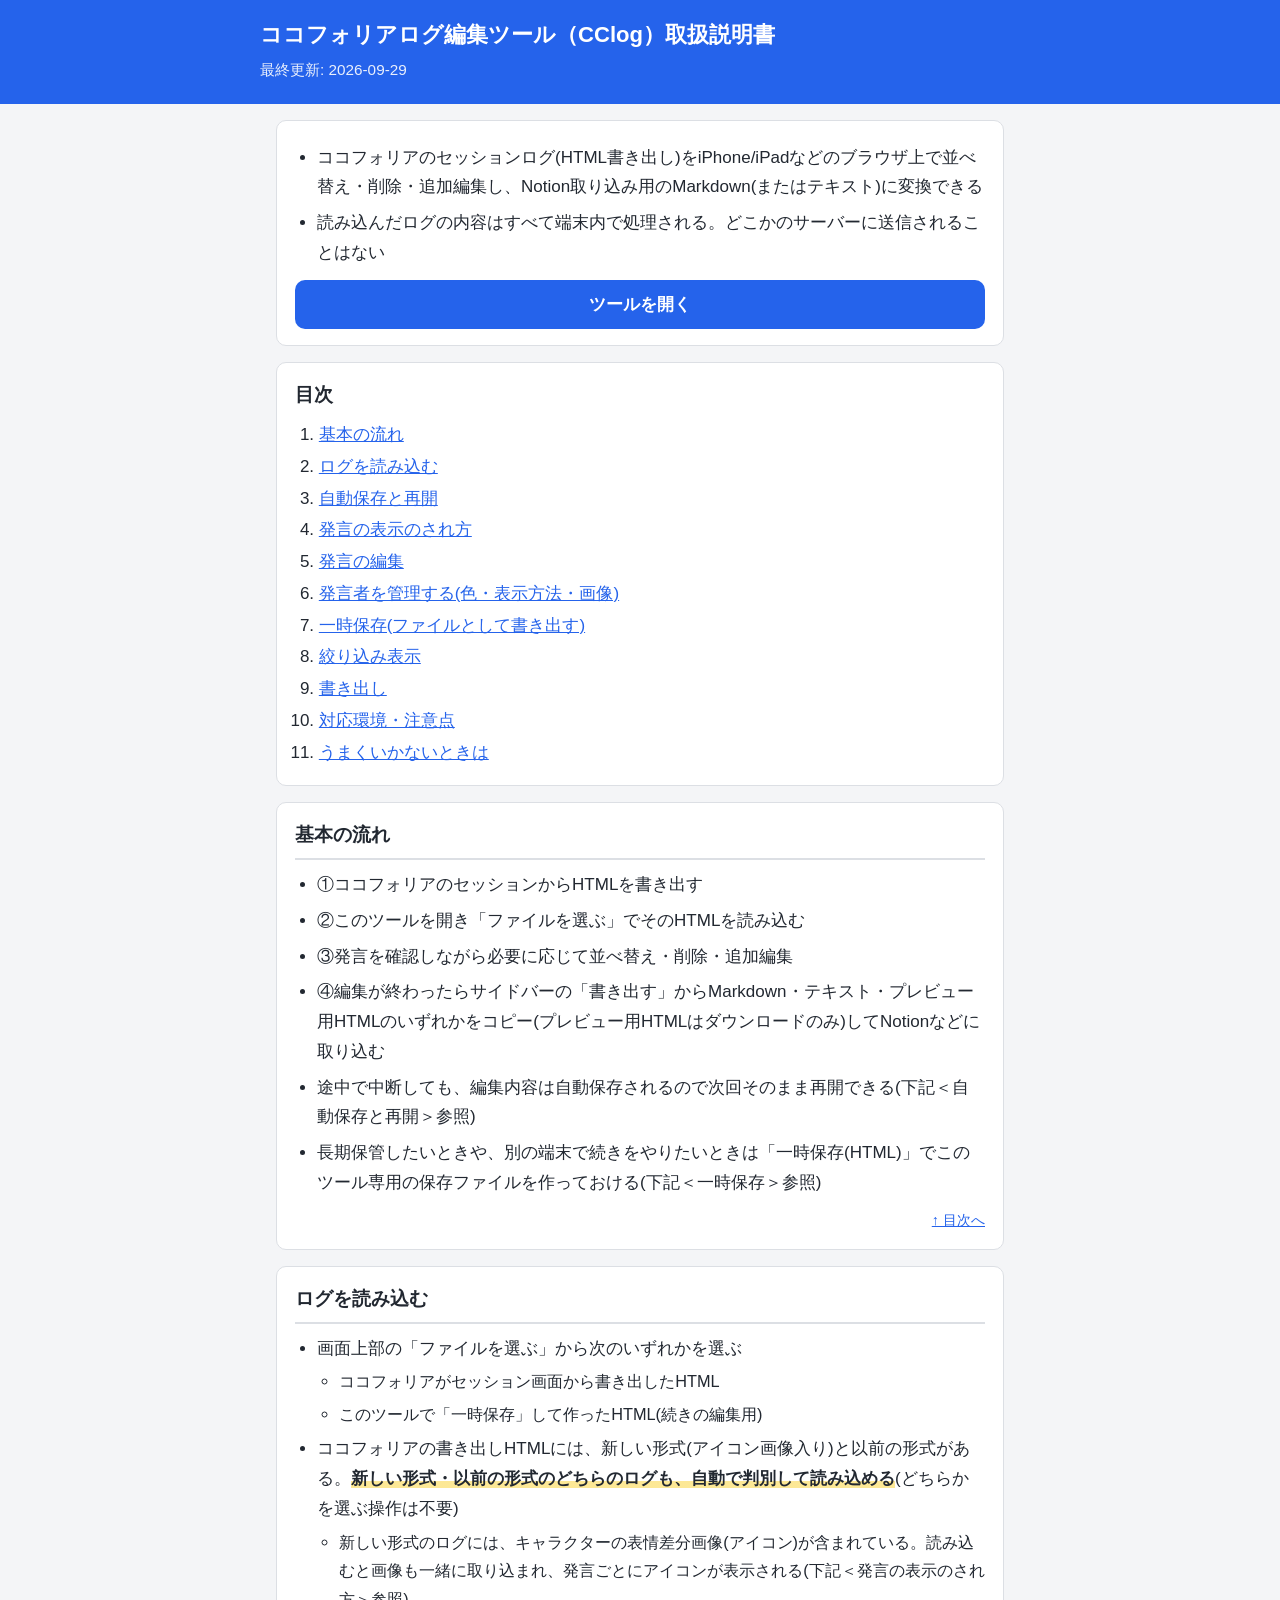
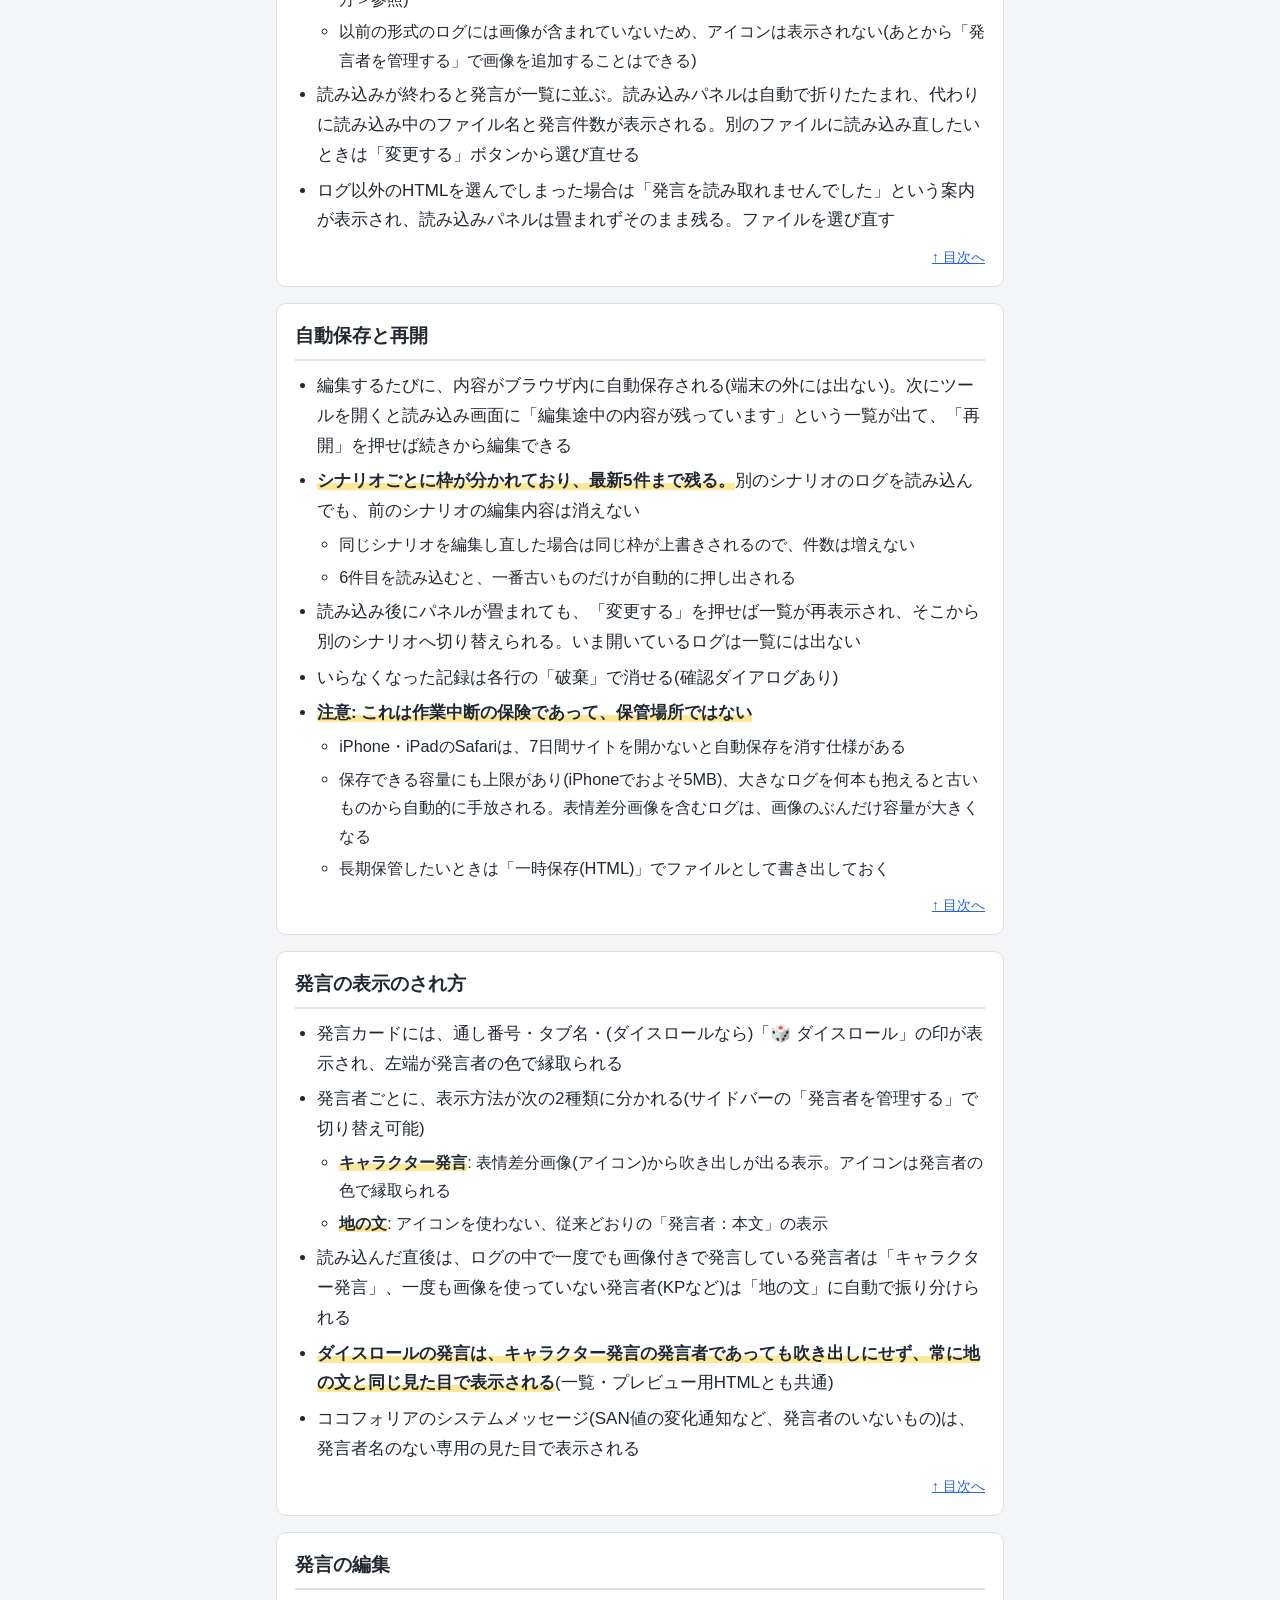
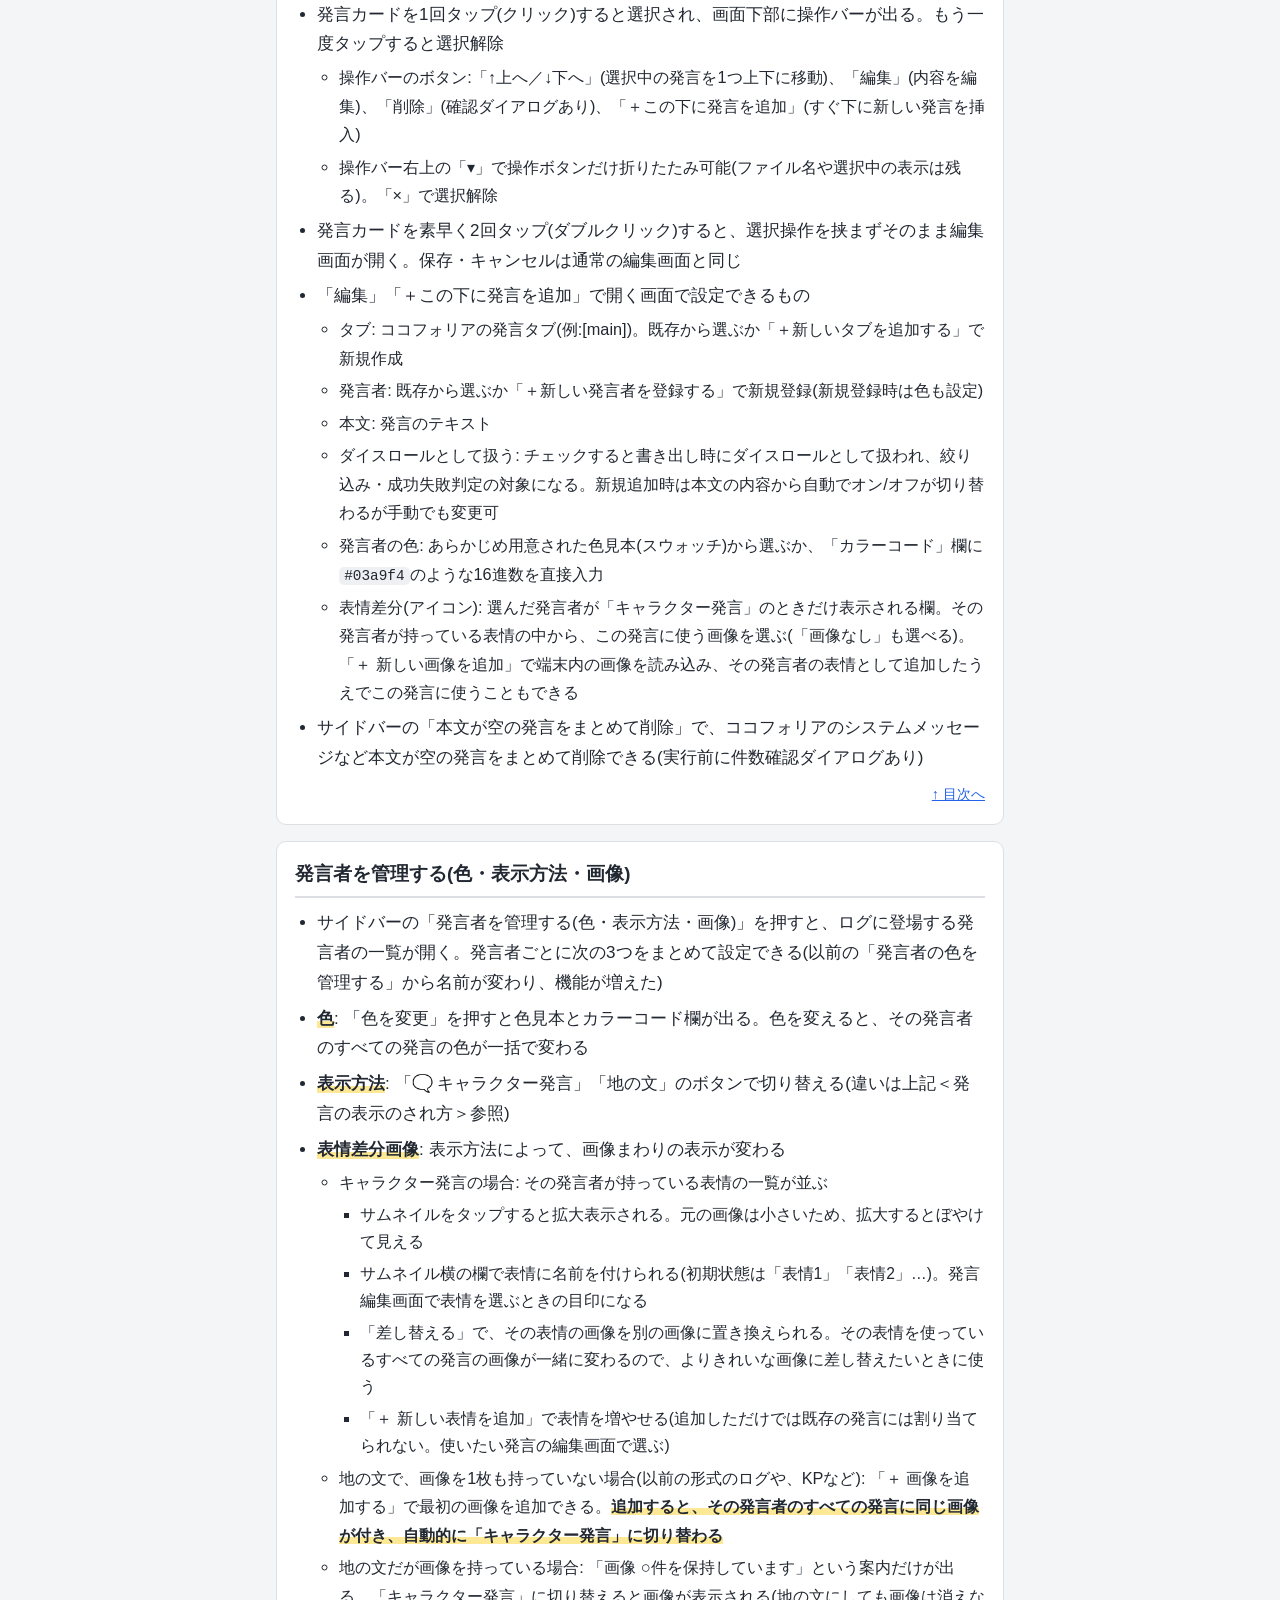
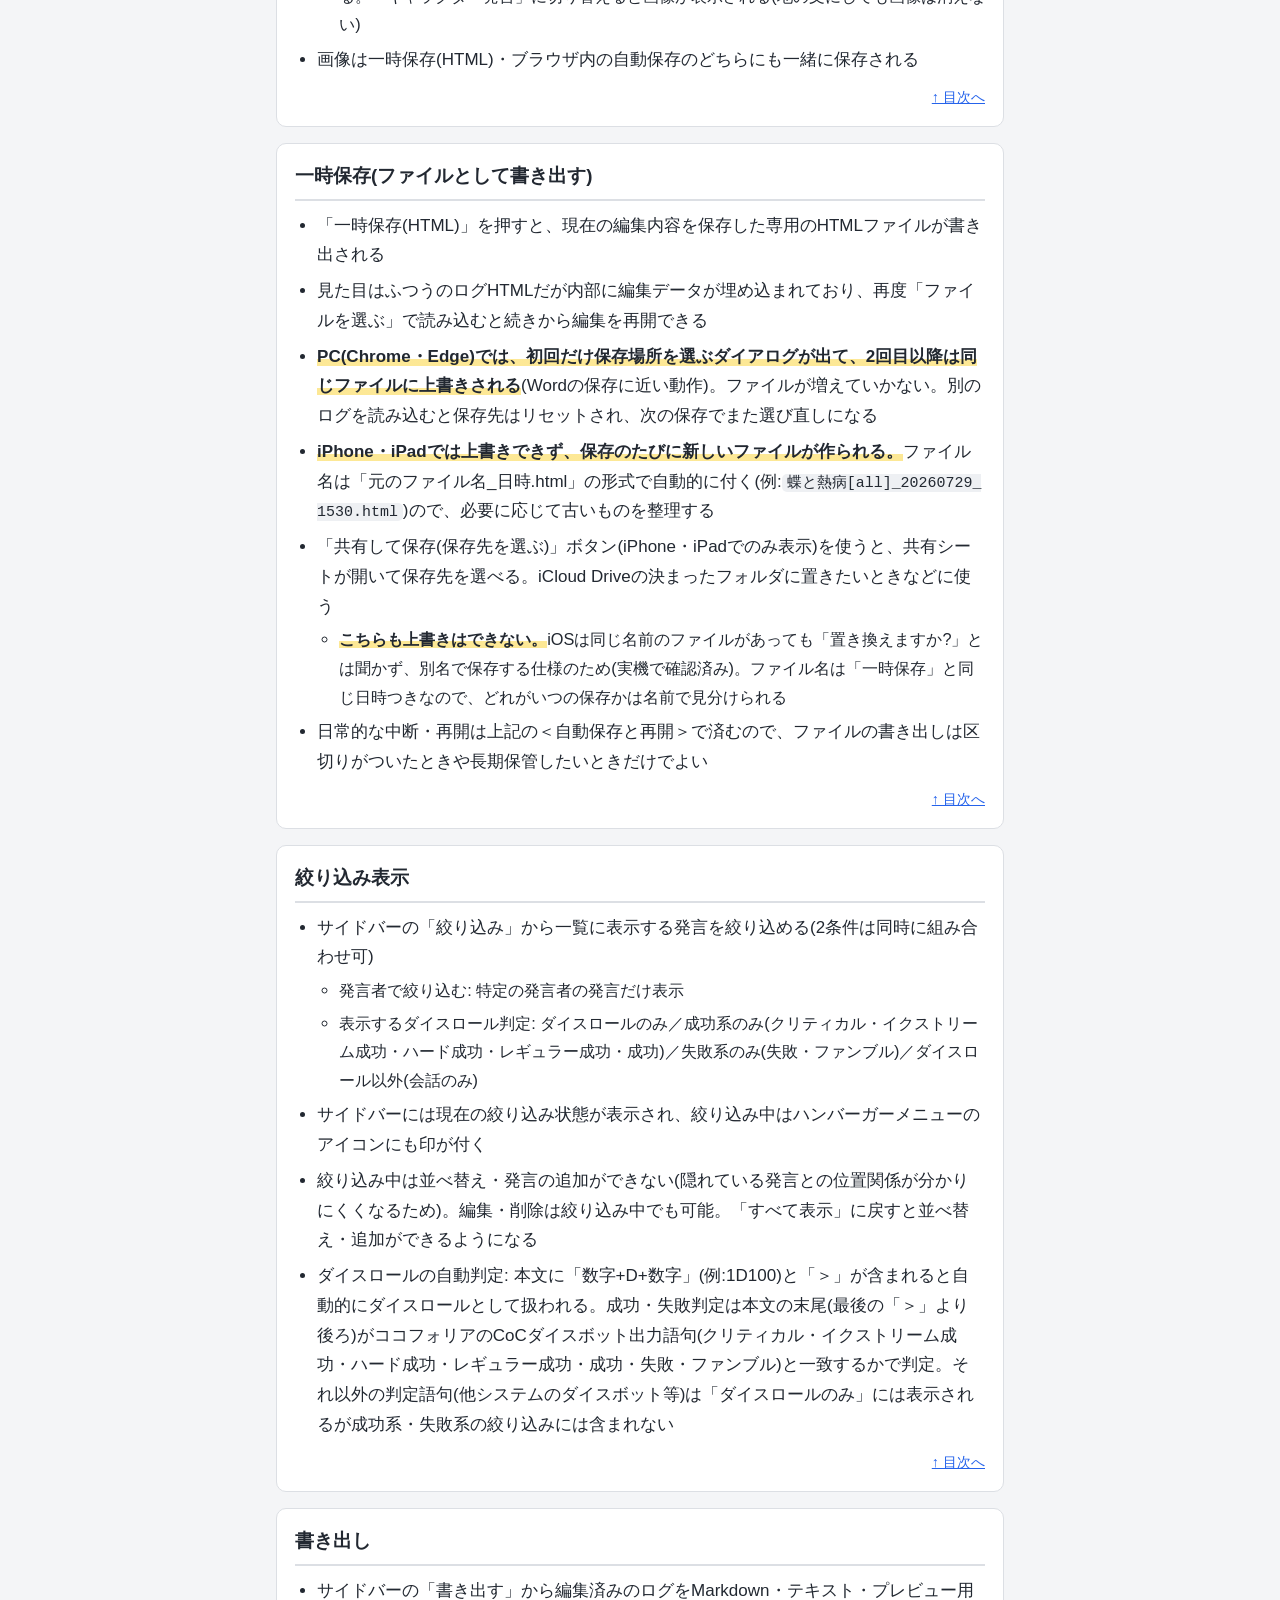
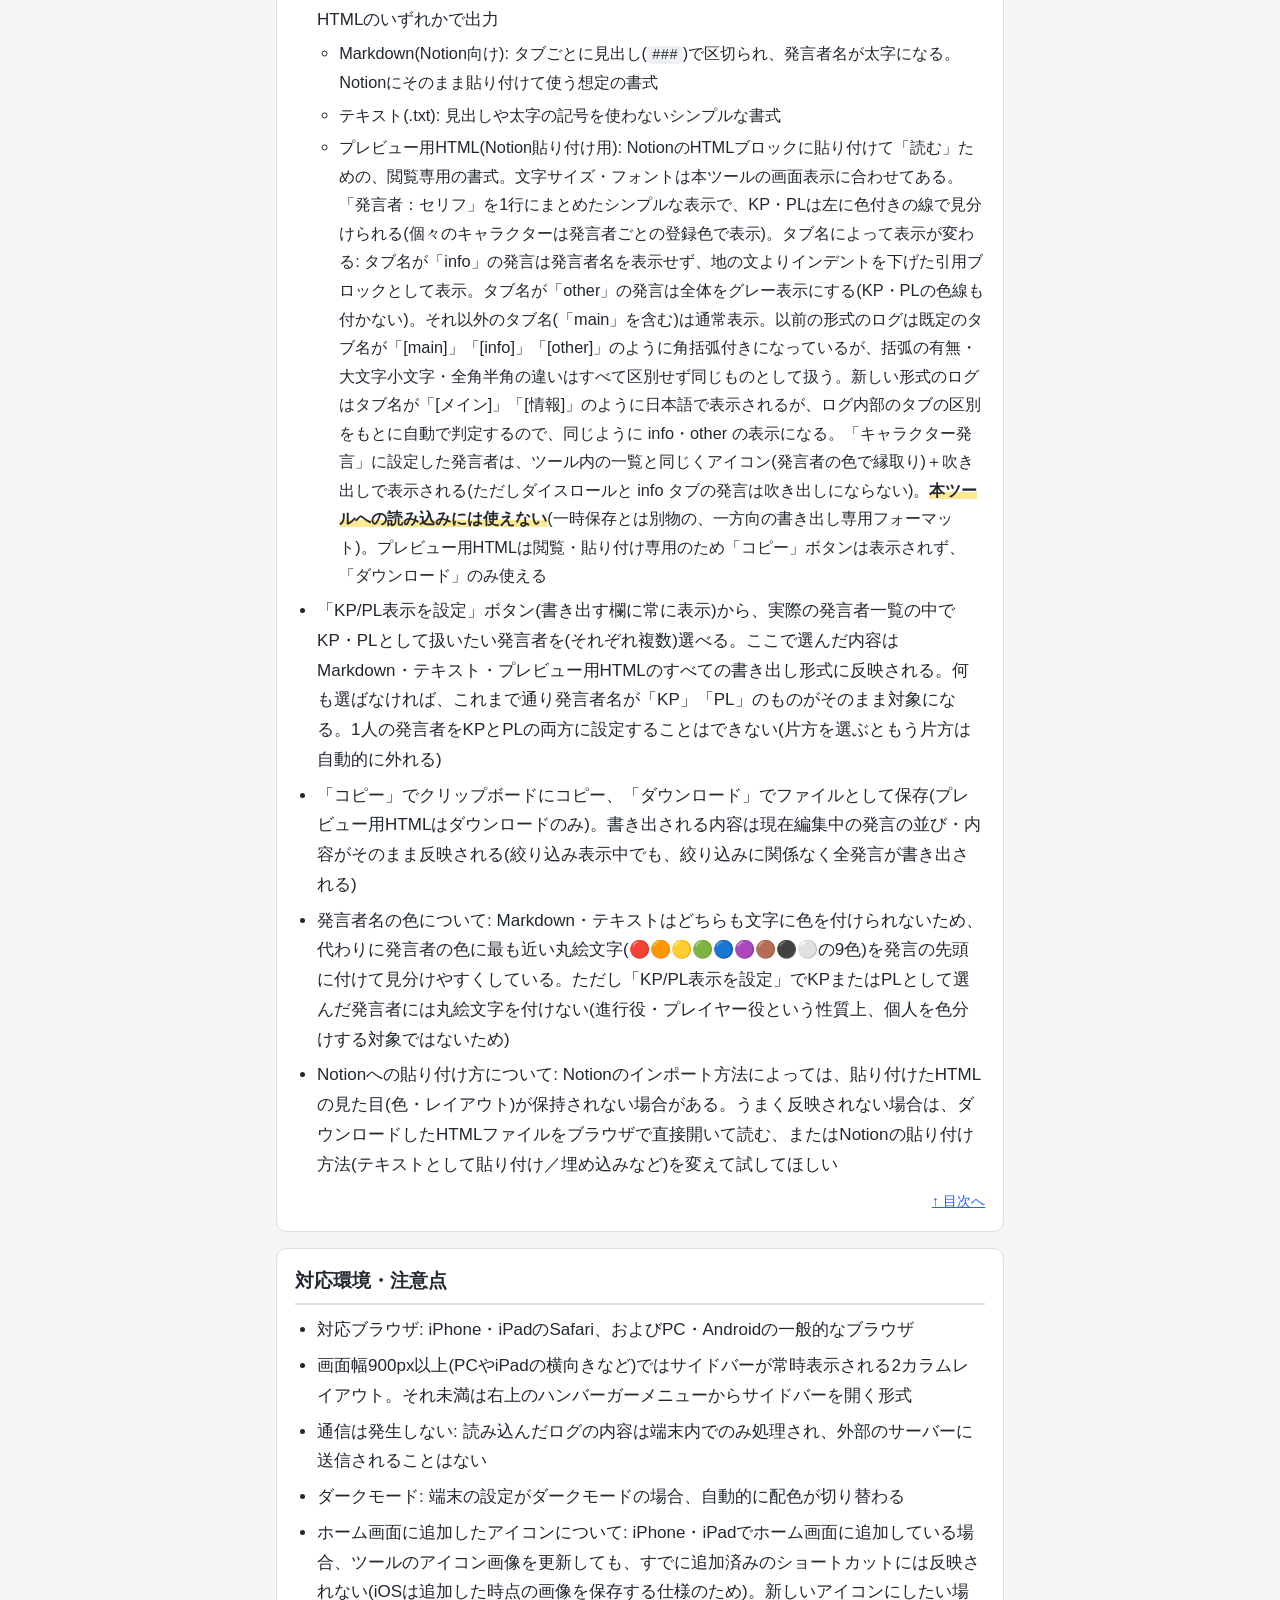
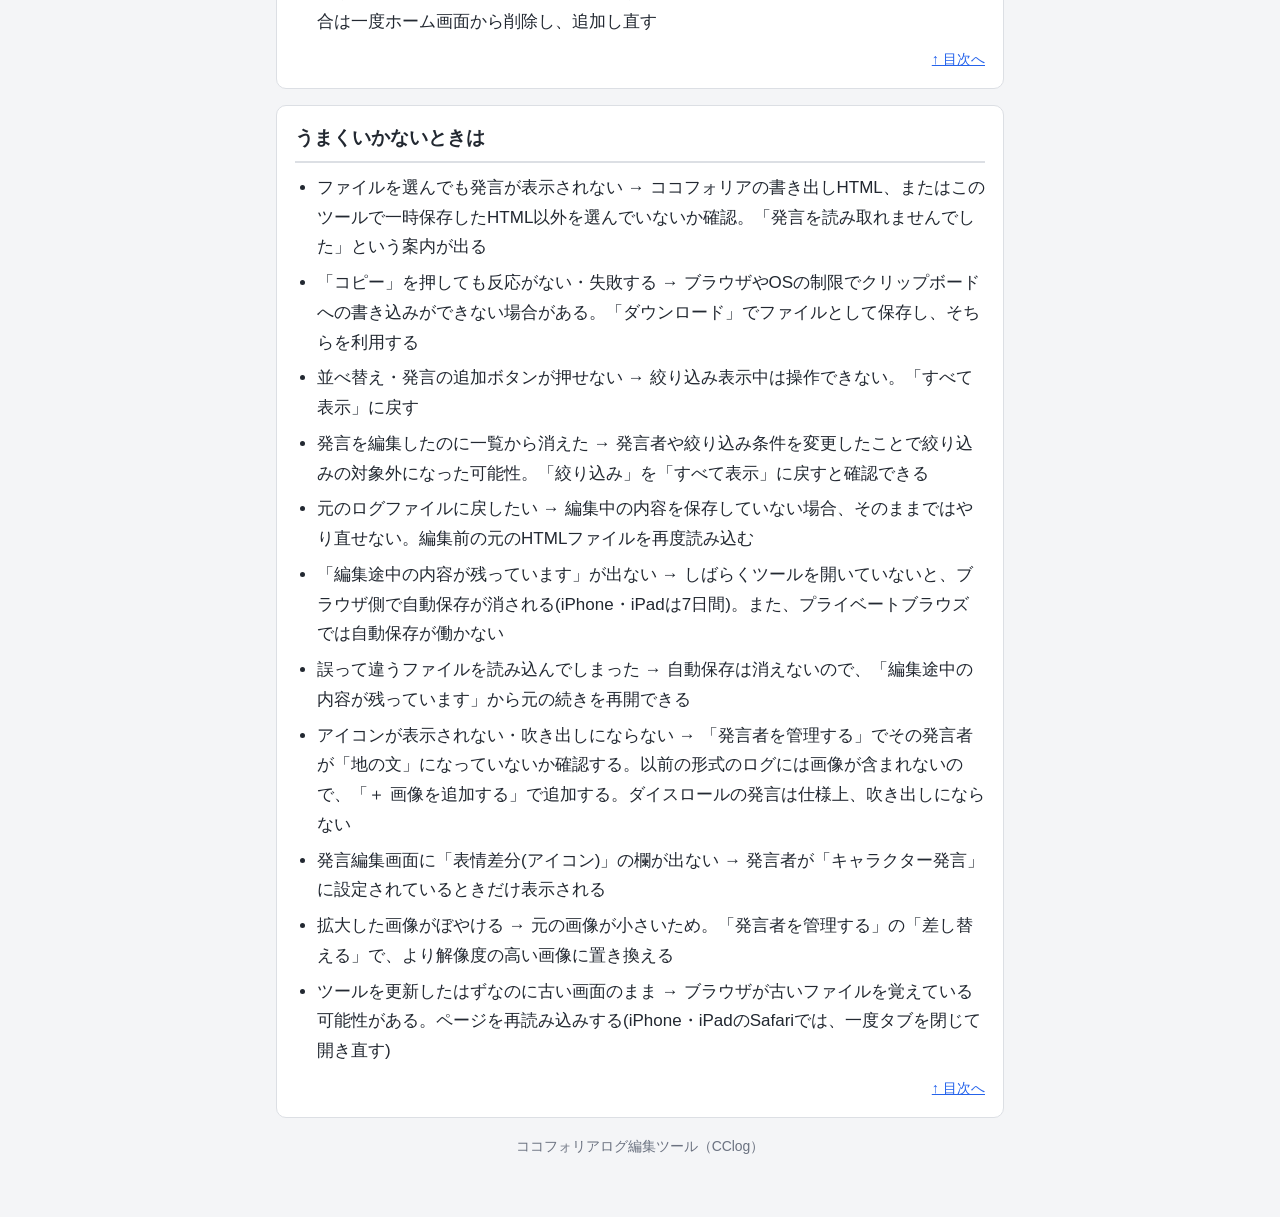
==== manual.html @ 1a0b7fd9 "取扱説明書を最新機能に合わせて更新し、Web版(manual.html)を公開 - 新形式ログ対応・発言者管理(表示方法・表情差分画像)・プレビューの吹き出し表示などを取扱説明書に追記 - 取扱説明書" ====
<!DOCTYPE html>
<html lang="ja">
<head>
<meta charset="UTF-8" />
<meta name="viewport" content="width=device-width, initial-scale=1.0" />
<meta http-equiv="Content-Security-Policy" content="default-src 'none'; style-src 'unsafe-inline'; img-src 'self'; base-uri 'none'; form-action 'none'" />
<title>CClog 取扱説明書</title>
<link rel="icon" href="L.png" />
<link rel="apple-touch-icon" href="L.png" />
<style>
:root {
  --color-bg: #f4f5f7;
  --color-surface: #ffffff;
  --color-border: #dcdfe4;
  --color-text: #222831;
  --color-text-sub: #6b7280;
  --color-primary: #2563eb;
  --color-code-bg: #eef0f3;
  --radius: 10px;
  font-size: 17px;
}
@media (prefers-color-scheme: dark) {
  :root {
    --color-bg: #16181d;
    --color-surface: #1f2229;
    --color-border: #33363d;
    --color-text: #e7e9ee;
    --color-text-sub: #9aa0aa;
    --color-primary: #6b9cff;
    --color-code-bg: #2a2d35;
  }
  .app-header { background: #1d3f8f; }
}
* { box-sizing: border-box; }
html { scroll-behavior: smooth; }
body {
  margin: 0;
  background: var(--color-bg);
  color: var(--color-text);
  font-family: -apple-system, BlinkMacSystemFont, "Hiragino Sans", "Yu Gothic UI", sans-serif;
  line-height: 1.75;
  -webkit-text-size-adjust: 100%;
}
.app-header { background: #2563eb; color: #fff; padding: 20px 16px; }
.app-header__inner { max-width: 760px; margin: 0 auto; }
.app-header h1 { margin: 0; font-size: 1.3rem; line-height: 1.4; }
.app-header p { margin: 6px 0 0; font-size: 0.9rem; opacity: 0.9; }
main { max-width: 760px; margin: 0 auto; padding: 16px 16px 60px; }
.card {
  background: var(--color-surface);
  border: 1px solid var(--color-border);
  border-radius: var(--radius);
  padding: 16px 18px;
  margin-bottom: 16px;
}
.open-tool {
  display: flex; align-items: center; justify-content: center;
  min-height: 48px; margin-top: 12px; padding: 10px 16px;
  border-radius: var(--radius); background: #2563eb; color: #fff;
  font-weight: 600; text-decoration: none;
}
.toc h2, .sec h2 { margin: 0 0 8px; font-size: 1.1rem; }
.toc ol { margin: 0; padding-left: 1.4em; }
.toc li { margin: 2px 0; }
.sec { scroll-margin-top: 12px; }
.sec h2 { padding-bottom: 6px; border-bottom: 2px solid var(--color-border); margin-bottom: 10px; }
ul { margin: 0; padding-left: 1.3em; }
li { margin: 6px 0; }
li li { margin: 4px 0; font-size: 0.96em; }
p { margin: 0 0 8px; }
a { color: var(--color-primary); word-break: break-all; }
strong { background: linear-gradient(transparent 62%, rgba(250, 204, 21, 0.45) 62%); }
code {
  font-family: ui-monospace, SFMono-Regular, Menlo, Consolas, monospace;
  font-size: 0.88em; background: var(--color-code-bg);
  padding: 1px 5px; border-radius: 5px; word-break: break-all;
}
.to-top { display: block; text-align: right; font-size: 0.85rem; margin-top: 10px; }
footer { text-align: center; color: var(--color-text-sub); font-size: 0.82rem; }
</style>
</head>
<body>

<header class="app-header">
  <div class="app-header__inner">
    <h1>ココフォリアログ編集ツール（CClog）取扱説明書</h1>
    <p>最終更新: 2026-09-29</p>
  </div>
</header>

<main id="top">
  <div class="card">
    <ul><li>ココフォリアのセッションログ(HTML書き出し)をiPhone/iPadなどのブラウザ上で並べ替え・削除・追加編集し、Notion取り込み用のMarkdown(またはテキスト)に変換できる</li><li>読み込んだログの内容はすべて端末内で処理される。どこかのサーバーに送信されることはない</li></ul>
    <a class="open-tool" href="./">ツールを開く</a>
  </div>

  <nav class="card toc" aria-label="目次">
    <h2>目次</h2>
    <ol><li><a href="#sec-1">基本の流れ</a></li><li><a href="#sec-2">ログを読み込む</a></li><li><a href="#sec-3">自動保存と再開</a></li><li><a href="#sec-4">発言の表示のされ方</a></li><li><a href="#sec-5">発言の編集</a></li><li><a href="#sec-6">発言者を管理する(色・表示方法・画像)</a></li><li><a href="#sec-7">一時保存(ファイルとして書き出す)</a></li><li><a href="#sec-8">絞り込み表示</a></li><li><a href="#sec-9">書き出し</a></li><li><a href="#sec-10">対応環境・注意点</a></li><li><a href="#sec-11">うまくいかないときは</a></li></ol>
  </nav>

  <div class="card-list"><section class="card sec" id="sec-1"><h2>基本の流れ</h2><ul><li>①ココフォリアのセッションからHTMLを書き出す</li><li>②このツールを開き「ファイルを選ぶ」でそのHTMLを読み込む</li><li>③発言を確認しながら必要に応じて並べ替え・削除・追加編集</li><li>④編集が終わったらサイドバーの「書き出す」からMarkdown・テキスト・プレビュー用HTMLのいずれかをコピー(プレビュー用HTMLはダウンロードのみ)してNotionなどに取り込む</li><li>途中で中断しても、編集内容は自動保存されるので次回そのまま再開できる(下記＜自動保存と再開＞参照)</li><li>長期保管したいときや、別の端末で続きをやりたいときは「一時保存(HTML)」でこのツール専用の保存ファイルを作っておける(下記＜一時保存＞参照)</li></ul><a class="to-top" href="#top">↑ 目次へ</a></section>
<section class="card sec" id="sec-2"><h2>ログを読み込む</h2><ul><li>画面上部の「ファイルを選ぶ」から次のいずれかを選ぶ<ul><li>ココフォリアがセッション画面から書き出したHTML</li><li>このツールで「一時保存」して作ったHTML(続きの編集用)</li></ul></li><li>ココフォリアの書き出しHTMLには、新しい形式(アイコン画像入り)と以前の形式がある。<strong>新しい形式・以前の形式のどちらのログも、自動で判別して読み込める</strong>(どちらかを選ぶ操作は不要)<ul><li>新しい形式のログには、キャラクターの表情差分画像(アイコン)が含まれている。読み込むと画像も一緒に取り込まれ、発言ごとにアイコンが表示される(下記＜発言の表示のされ方＞参照)</li><li>以前の形式のログには画像が含まれていないため、アイコンは表示されない(あとから「発言者を管理する」で画像を追加することはできる)</li></ul></li><li>読み込みが終わると発言が一覧に並ぶ。読み込みパネルは自動で折りたたまれ、代わりに読み込み中のファイル名と発言件数が表示される。別のファイルに読み込み直したいときは「変更する」ボタンから選び直せる</li><li>ログ以外のHTMLを選んでしまった場合は「発言を読み取れませんでした」という案内が表示され、読み込みパネルは畳まれずそのまま残る。ファイルを選び直す</li></ul><a class="to-top" href="#top">↑ 目次へ</a></section>
<section class="card sec" id="sec-3"><h2>自動保存と再開</h2><ul><li>編集するたびに、内容がブラウザ内に自動保存される(端末の外には出ない)。次にツールを開くと読み込み画面に「編集途中の内容が残っています」という一覧が出て、「再開」を押せば続きから編集できる</li><li><strong>シナリオごとに枠が分かれており、最新5件まで残る。</strong>別のシナリオのログを読み込んでも、前のシナリオの編集内容は消えない<ul><li>同じシナリオを編集し直した場合は同じ枠が上書きされるので、件数は増えない</li><li>6件目を読み込むと、一番古いものだけが自動的に押し出される</li></ul></li><li>読み込み後にパネルが畳まれても、「変更する」を押せば一覧が再表示され、そこから別のシナリオへ切り替えられる。いま開いているログは一覧には出ない</li><li>いらなくなった記録は各行の「破棄」で消せる(確認ダイアログあり)</li><li><strong>注意: これは作業中断の保険であって、保管場所ではない</strong><ul><li>iPhone・iPadのSafariは、7日間サイトを開かないと自動保存を消す仕様がある</li><li>保存できる容量にも上限があり(iPhoneでおよそ5MB)、大きなログを何本も抱えると古いものから自動的に手放される。表情差分画像を含むログは、画像のぶんだけ容量が大きくなる</li><li>長期保管したいときは「一時保存(HTML)」でファイルとして書き出しておく</li></ul></li></ul><a class="to-top" href="#top">↑ 目次へ</a></section>
<section class="card sec" id="sec-4"><h2>発言の表示のされ方</h2><ul><li>発言カードには、通し番号・タブ名・(ダイスロールなら)「🎲 ダイスロール」の印が表示され、左端が発言者の色で縁取られる</li><li>発言者ごとに、表示方法が次の2種類に分かれる(サイドバーの「発言者を管理する」で切り替え可能)<ul><li><strong>キャラクター発言</strong>: 表情差分画像(アイコン)から吹き出しが出る表示。アイコンは発言者の色で縁取られる</li><li><strong>地の文</strong>: アイコンを使わない、従来どおりの「発言者：本文」の表示</li></ul></li><li>読み込んだ直後は、ログの中で一度でも画像付きで発言している発言者は「キャラクター発言」、一度も画像を使っていない発言者(KPなど)は「地の文」に自動で振り分けられる</li><li><strong>ダイスロールの発言は、キャラクター発言の発言者であっても吹き出しにせず、常に地の文と同じ見た目で表示される</strong>(一覧・プレビュー用HTMLとも共通)</li><li>ココフォリアのシステムメッセージ(SAN値の変化通知など、発言者のいないもの)は、発言者名のない専用の見た目で表示される</li></ul><a class="to-top" href="#top">↑ 目次へ</a></section>
<section class="card sec" id="sec-5"><h2>発言の編集</h2><ul><li>発言カードを1回タップ(クリック)すると選択され、画面下部に操作バーが出る。もう一度タップすると選択解除<ul><li>操作バーのボタン:「↑上へ／↓下へ」(選択中の発言を1つ上下に移動)、「編集」(内容を編集)、「削除」(確認ダイアログあり)、「＋この下に発言を追加」(すぐ下に新しい発言を挿入)</li><li>操作バー右上の「▾」で操作ボタンだけ折りたたみ可能(ファイル名や選択中の表示は残る)。「&#215;」で選択解除</li></ul></li><li>発言カードを素早く2回タップ(ダブルクリック)すると、選択操作を挟まずそのまま編集画面が開く。保存・キャンセルは通常の編集画面と同じ</li><li>「編集」「＋この下に発言を追加」で開く画面で設定できるもの<ul><li>タブ: ココフォリアの発言タブ(例:[main])。既存から選ぶか「＋新しいタブを追加する」で新規作成</li><li>発言者: 既存から選ぶか「＋新しい発言者を登録する」で新規登録(新規登録時は色も設定)</li><li>本文: 発言のテキスト</li><li>ダイスロールとして扱う: チェックすると書き出し時にダイスロールとして扱われ、絞り込み・成功失敗判定の対象になる。新規追加時は本文の内容から自動でオン/オフが切り替わるが手動でも変更可</li><li>発言者の色: あらかじめ用意された色見本(スウォッチ)から選ぶか、「カラーコード」欄に<code>#03a9f4</code>のような16進数を直接入力</li><li>表情差分(アイコン): 選んだ発言者が「キャラクター発言」のときだけ表示される欄。その発言者が持っている表情の中から、この発言に使う画像を選ぶ(「画像なし」も選べる)。「＋ 新しい画像を追加」で端末内の画像を読み込み、その発言者の表情として追加したうえでこの発言に使うこともできる</li></ul></li><li>サイドバーの「本文が空の発言をまとめて削除」で、ココフォリアのシステムメッセージなど本文が空の発言をまとめて削除できる(実行前に件数確認ダイアログあり)</li></ul><a class="to-top" href="#top">↑ 目次へ</a></section>
<section class="card sec" id="sec-6"><h2>発言者を管理する(色・表示方法・画像)</h2><ul><li>サイドバーの「発言者を管理する(色・表示方法・画像)」を押すと、ログに登場する発言者の一覧が開く。発言者ごとに次の3つをまとめて設定できる(以前の「発言者の色を管理する」から名前が変わり、機能が増えた)</li><li><strong>色</strong>: 「色を変更」を押すと色見本とカラーコード欄が出る。色を変えると、その発言者のすべての発言の色が一括で変わる</li><li><strong>表示方法</strong>: 「🗨️ キャラクター発言」「地の文」のボタンで切り替える(違いは上記＜発言の表示のされ方＞参照)</li><li><strong>表情差分画像</strong>: 表示方法によって、画像まわりの表示が変わる<ul><li>キャラクター発言の場合: その発言者が持っている表情の一覧が並ぶ<ul><li>サムネイルをタップすると拡大表示される。元の画像は小さいため、拡大するとぼやけて見える</li><li>サムネイル横の欄で表情に名前を付けられる(初期状態は「表情1」「表情2」…)。発言編集画面で表情を選ぶときの目印になる</li><li>「差し替える」で、その表情の画像を別の画像に置き換えられる。その表情を使っているすべての発言の画像が一緒に変わるので、よりきれいな画像に差し替えたいときに使う</li><li>「＋ 新しい表情を追加」で表情を増やせる(追加しただけでは既存の発言には割り当てられない。使いたい発言の編集画面で選ぶ)</li></ul></li><li>地の文で、画像を1枚も持っていない場合(以前の形式のログや、KPなど): 「＋ 画像を追加する」で最初の画像を追加できる。<strong>追加すると、その発言者のすべての発言に同じ画像が付き、自動的に「キャラクター発言」に切り替わる</strong></li><li>地の文だが画像を持っている場合: 「画像 ○件を保持しています」という案内だけが出る。「キャラクター発言」に切り替えると画像が表示される(地の文にしても画像は消えない)</li></ul></li><li>画像は一時保存(HTML)・ブラウザ内の自動保存のどちらにも一緒に保存される</li></ul><a class="to-top" href="#top">↑ 目次へ</a></section>
<section class="card sec" id="sec-7"><h2>一時保存(ファイルとして書き出す)</h2><ul><li>「一時保存(HTML)」を押すと、現在の編集内容を保存した専用のHTMLファイルが書き出される</li><li>見た目はふつうのログHTMLだが内部に編集データが埋め込まれており、再度「ファイルを選ぶ」で読み込むと続きから編集を再開できる</li><li><strong>PC(Chrome・Edge)では、初回だけ保存場所を選ぶダイアログが出て、2回目以降は同じファイルに上書きされる</strong>(Wordの保存に近い動作)。ファイルが増えていかない。別のログを読み込むと保存先はリセットされ、次の保存でまた選び直しになる</li><li><strong>iPhone・iPadでは上書きできず、保存のたびに新しいファイルが作られる。</strong>ファイル名は「元のファイル名_日時.html」の形式で自動的に付く(例:<code>蝶と熱病[all]_20260729_1530.html</code>)ので、必要に応じて古いものを整理する</li><li>「共有して保存(保存先を選ぶ)」ボタン(iPhone・iPadでのみ表示)を使うと、共有シートが開いて保存先を選べる。iCloud Driveの決まったフォルダに置きたいときなどに使う<ul><li><strong>こちらも上書きはできない。</strong>iOSは同じ名前のファイルがあっても「置き換えますか?」とは聞かず、別名で保存する仕様のため(実機で確認済み)。ファイル名は「一時保存」と同じ日時つきなので、どれがいつの保存かは名前で見分けられる</li></ul></li><li>日常的な中断・再開は上記の＜自動保存と再開＞で済むので、ファイルの書き出しは区切りがついたときや長期保管したいときだけでよい</li></ul><a class="to-top" href="#top">↑ 目次へ</a></section>
<section class="card sec" id="sec-8"><h2>絞り込み表示</h2><ul><li>サイドバーの「絞り込み」から一覧に表示する発言を絞り込める(2条件は同時に組み合わせ可)<ul><li>発言者で絞り込む: 特定の発言者の発言だけ表示</li><li>表示するダイスロール判定: ダイスロールのみ／成功系のみ(クリティカル・イクストリーム成功・ハード成功・レギュラー成功・成功)／失敗系のみ(失敗・ファンブル)／ダイスロール以外(会話のみ)</li></ul></li><li>サイドバーには現在の絞り込み状態が表示され、絞り込み中はハンバーガーメニューのアイコンにも印が付く</li><li>絞り込み中は並べ替え・発言の追加ができない(隠れている発言との位置関係が分かりにくくなるため)。編集・削除は絞り込み中でも可能。「すべて表示」に戻すと並べ替え・追加ができるようになる</li><li>ダイスロールの自動判定: 本文に「数字+D+数字」(例:1D100)と「＞」が含まれると自動的にダイスロールとして扱われる。成功・失敗判定は本文の末尾(最後の「＞」より後ろ)がココフォリアのCoCダイスボット出力語句(クリティカル・イクストリーム成功・ハード成功・レギュラー成功・成功・失敗・ファンブル)と一致するかで判定。それ以外の判定語句(他システムのダイスボット等)は「ダイスロールのみ」には表示されるが成功系・失敗系の絞り込みには含まれない</li></ul><a class="to-top" href="#top">↑ 目次へ</a></section>
<section class="card sec" id="sec-9"><h2>書き出し</h2><ul><li>サイドバーの「書き出す」から編集済みのログをMarkdown・テキスト・プレビュー用HTMLのいずれかで出力<ul><li>Markdown(Notion向け): タブごとに見出し(<code>###</code>)で区切られ、発言者名が太字になる。Notionにそのまま貼り付けて使う想定の書式</li><li>テキスト(.txt): 見出しや太字の記号を使わないシンプルな書式</li><li>プレビュー用HTML(Notion貼り付け用): NotionのHTMLブロックに貼り付けて「読む」ための、閲覧専用の書式。文字サイズ・フォントは本ツールの画面表示に合わせてある。「発言者：セリフ」を1行にまとめたシンプルな表示で、KP・PLは左に色付きの線で見分けられる(個々のキャラクターは発言者ごとの登録色で表示)。タブ名によって表示が変わる: タブ名が「info」の発言は発言者名を表示せず、地の文よりインデントを下げた引用ブロックとして表示。タブ名が「other」の発言は全体をグレー表示にする(KP・PLの色線も付かない)。それ以外のタブ名(「main」を含む)は通常表示。以前の形式のログは既定のタブ名が「[main]」「[info]」「[other]」のように角括弧付きになっているが、括弧の有無・大文字小文字・全角半角の違いはすべて区別せず同じものとして扱う。新しい形式のログはタブ名が「[メイン]」「[情報]」のように日本語で表示されるが、ログ内部のタブの区別をもとに自動で判定するので、同じように info・other の表示になる。「キャラクター発言」に設定した発言者は、ツール内の一覧と同じくアイコン(発言者の色で縁取り)＋吹き出しで表示される(ただしダイスロールと info タブの発言は吹き出しにならない)。<strong>本ツールへの読み込みには使えない</strong>(一時保存とは別物の、一方向の書き出し専用フォーマット)。プレビュー用HTMLは閲覧・貼り付け専用のため「コピー」ボタンは表示されず、「ダウンロード」のみ使える</li></ul></li><li>「KP/PL表示を設定」ボタン(書き出す欄に常に表示)から、実際の発言者一覧の中でKP・PLとして扱いたい発言者を(それぞれ複数)選べる。ここで選んだ内容はMarkdown・テキスト・プレビュー用HTMLのすべての書き出し形式に反映される。何も選ばなければ、これまで通り発言者名が「KP」「PL」のものがそのまま対象になる。1人の発言者をKPとPLの両方に設定することはできない(片方を選ぶともう片方は自動的に外れる)</li><li>「コピー」でクリップボードにコピー、「ダウンロード」でファイルとして保存(プレビュー用HTMLはダウンロードのみ)。書き出される内容は現在編集中の発言の並び・内容がそのまま反映される(絞り込み表示中でも、絞り込みに関係なく全発言が書き出される)</li><li>発言者名の色について: Markdown・テキストはどちらも文字に色を付けられないため、代わりに発言者の色に最も近い丸絵文字(🔴🟠🟡🟢🔵🟣🟤⚫⚪の9色)を発言の先頭に付けて見分けやすくしている。ただし「KP/PL表示を設定」でKPまたはPLとして選んだ発言者には丸絵文字を付けない(進行役・プレイヤー役という性質上、個人を色分けする対象ではないため)</li><li>Notionへの貼り付け方について: Notionのインポート方法によっては、貼り付けたHTMLの見た目(色・レイアウト)が保持されない場合がある。うまく反映されない場合は、ダウンロードしたHTMLファイルをブラウザで直接開いて読む、またはNotionの貼り付け方法(テキストとして貼り付け／埋め込みなど)を変えて試してほしい</li></ul><a class="to-top" href="#top">↑ 目次へ</a></section>
<section class="card sec" id="sec-10"><h2>対応環境・注意点</h2><ul><li>対応ブラウザ: iPhone・iPadのSafari、およびPC・Androidの一般的なブラウザ</li><li>画面幅900px以上(PCやiPadの横向きなど)ではサイドバーが常時表示される2カラムレイアウト。それ未満は右上のハンバーガーメニューからサイドバーを開く形式</li><li>通信は発生しない: 読み込んだログの内容は端末内でのみ処理され、外部のサーバーに送信されることはない</li><li>ダークモード: 端末の設定がダークモードの場合、自動的に配色が切り替わる</li><li>ホーム画面に追加したアイコンについて: iPhone・iPadでホーム画面に追加している場合、ツールのアイコン画像を更新しても、すでに追加済みのショートカットには反映されない(iOSは追加した時点の画像を保存する仕様のため)。新しいアイコンにしたい場合は一度ホーム画面から削除し、追加し直す</li></ul><a class="to-top" href="#top">↑ 目次へ</a></section>
<section class="card sec" id="sec-11"><h2>うまくいかないときは</h2><ul><li>ファイルを選んでも発言が表示されない → ココフォリアの書き出しHTML、またはこのツールで一時保存したHTML以外を選んでいないか確認。「発言を読み取れませんでした」という案内が出る</li><li>「コピー」を押しても反応がない・失敗する → ブラウザやOSの制限でクリップボードへの書き込みができない場合がある。「ダウンロード」でファイルとして保存し、そちらを利用する</li><li>並べ替え・発言の追加ボタンが押せない → 絞り込み表示中は操作できない。「すべて表示」に戻す</li><li>発言を編集したのに一覧から消えた → 発言者や絞り込み条件を変更したことで絞り込みの対象外になった可能性。「絞り込み」を「すべて表示」に戻すと確認できる</li><li>元のログファイルに戻したい → 編集中の内容を保存していない場合、そのままではやり直せない。編集前の元のHTMLファイルを再度読み込む</li><li>「編集途中の内容が残っています」が出ない → しばらくツールを開いていないと、ブラウザ側で自動保存が消される(iPhone・iPadは7日間)。また、プライベートブラウズでは自動保存が働かない</li><li>誤って違うファイルを読み込んでしまった → 自動保存は消えないので、「編集途中の内容が残っています」から元の続きを再開できる</li><li>アイコンが表示されない・吹き出しにならない → 「発言者を管理する」でその発言者が「地の文」になっていないか確認する。以前の形式のログには画像が含まれないので、「＋ 画像を追加する」で追加する。ダイスロールの発言は仕様上、吹き出しにならない</li><li>発言編集画面に「表情差分(アイコン)」の欄が出ない → 発言者が「キャラクター発言」に設定されているときだけ表示される</li><li>拡大した画像がぼやける → 元の画像が小さいため。「発言者を管理する」の「差し替える」で、より解像度の高い画像に置き換える</li><li>ツールを更新したはずなのに古い画面のまま → ブラウザが古いファイルを覚えている可能性がある。ページを再読み込みする(iPhone・iPadのSafariでは、一度タブを閉じて開き直す)</li></ul><a class="to-top" href="#top">↑ 目次へ</a></section></div>

  <footer>ココフォリアログ編集ツール（CClog）</footer>
</main>

</body>
</html>
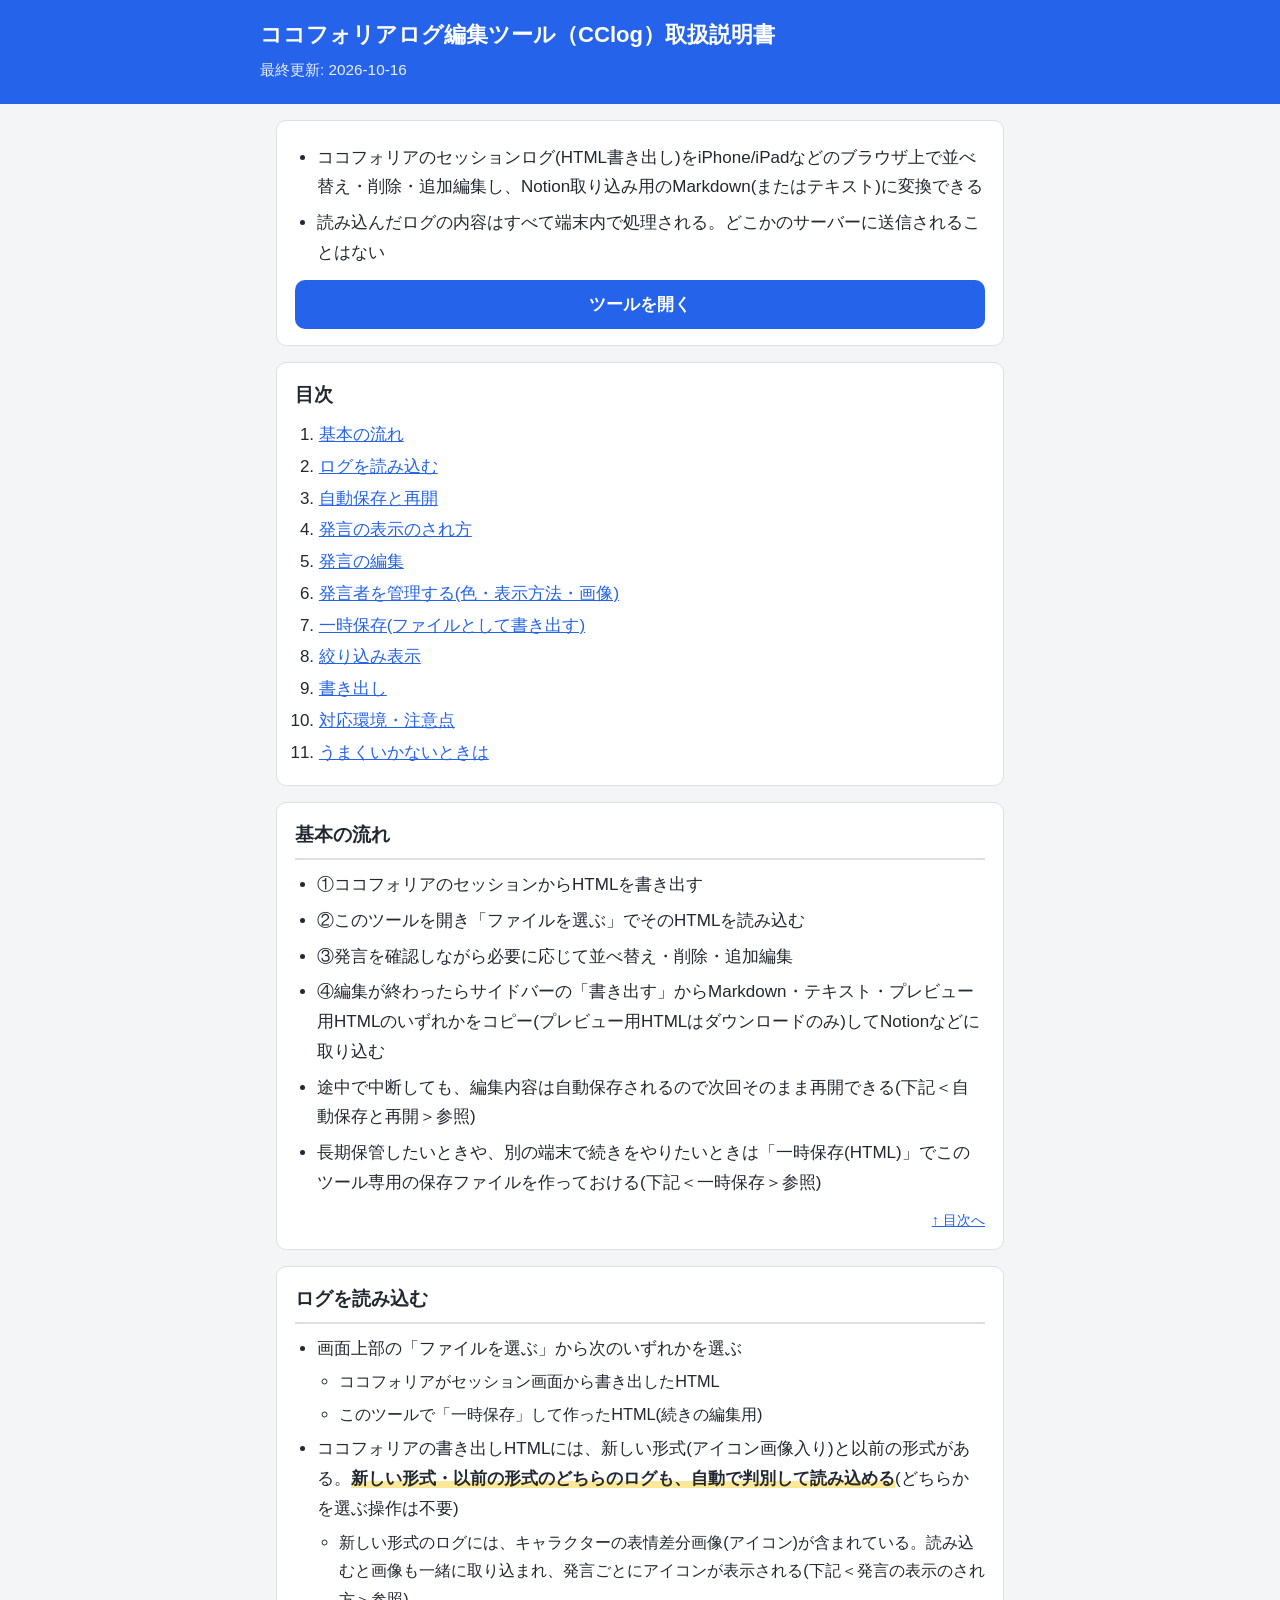
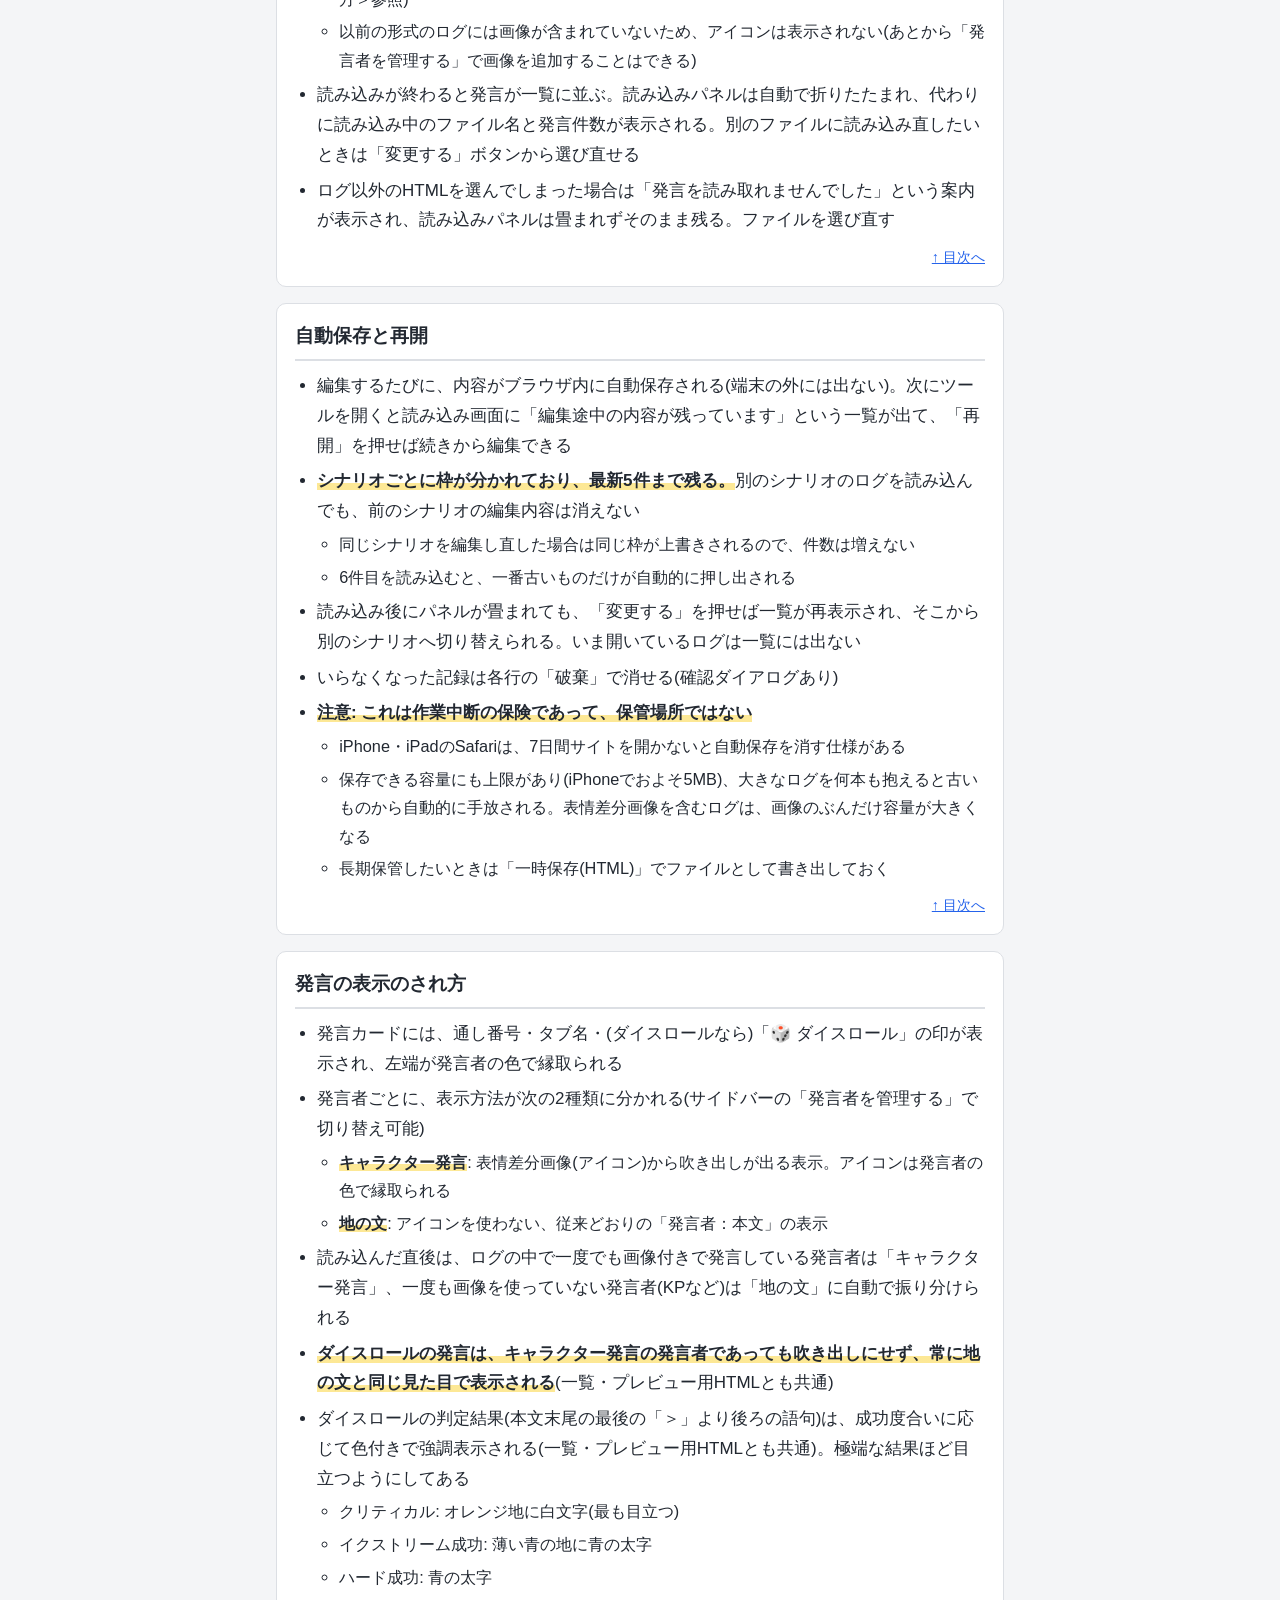
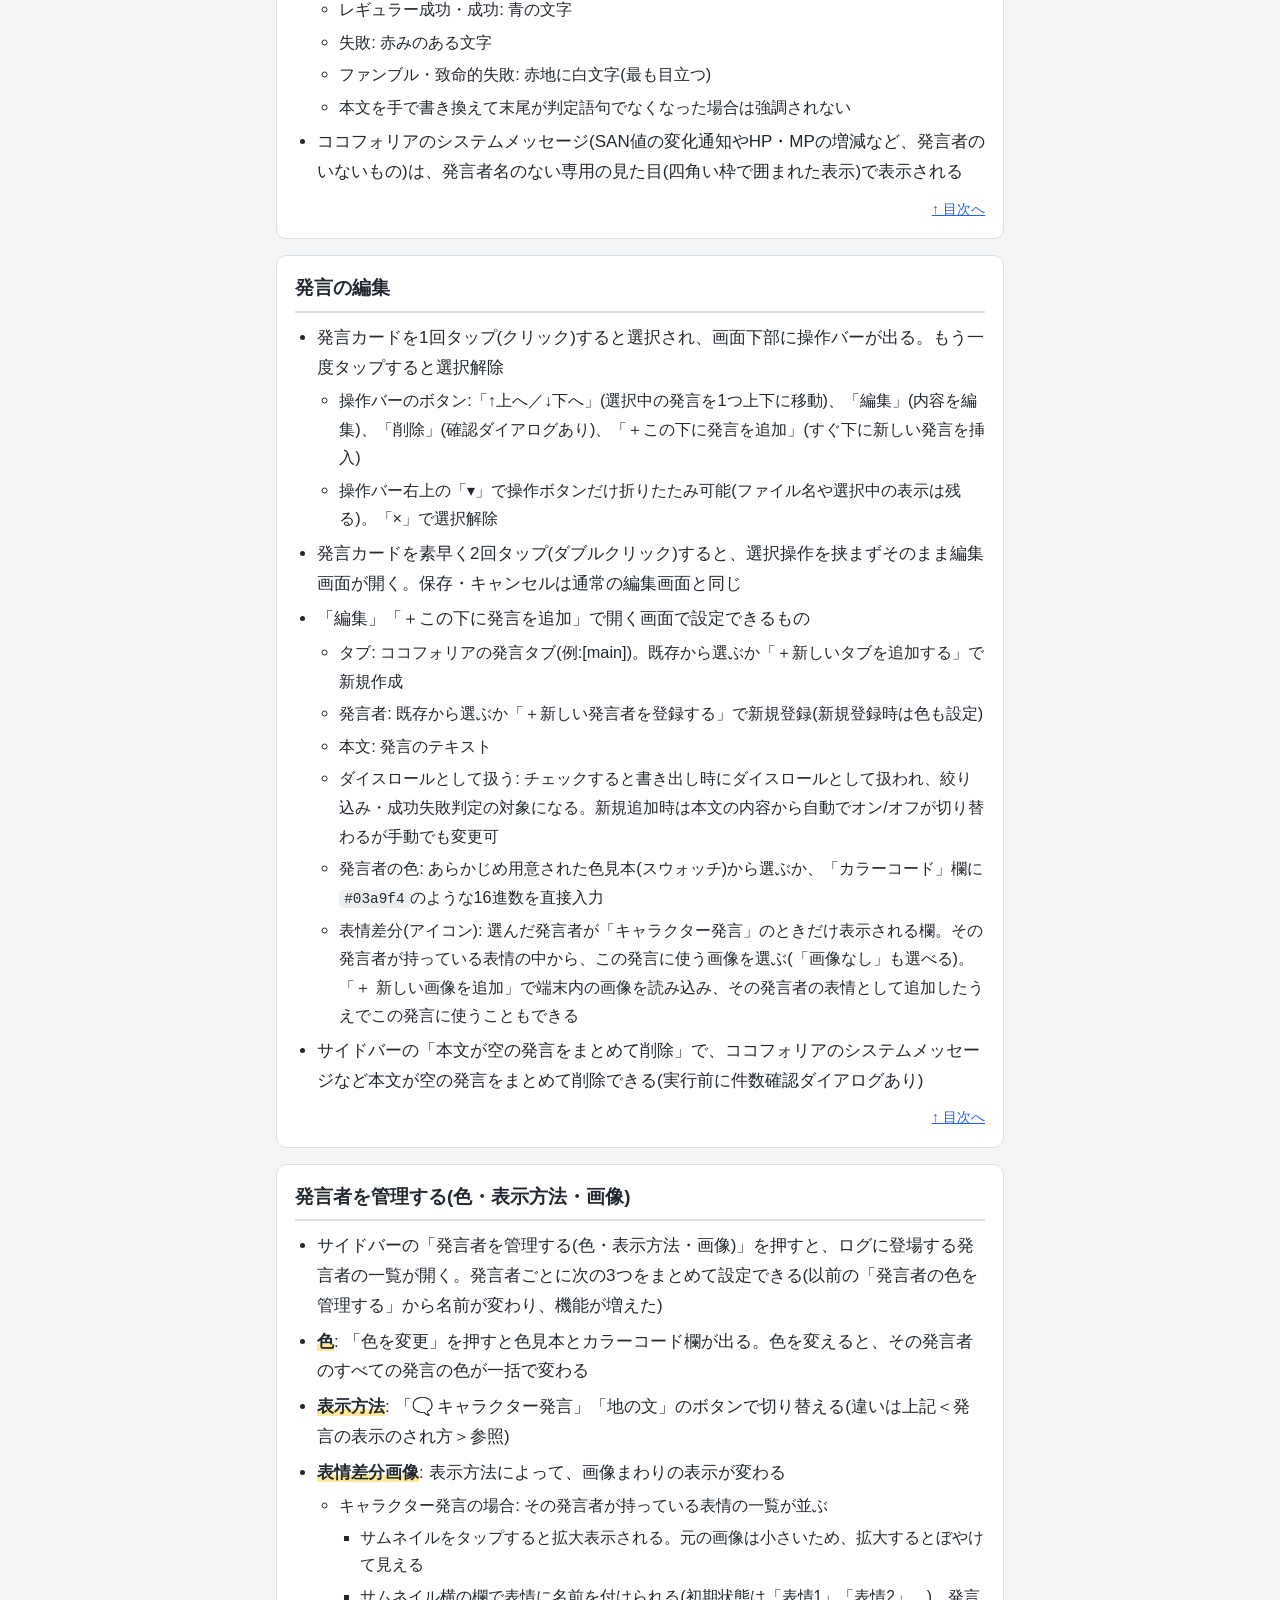
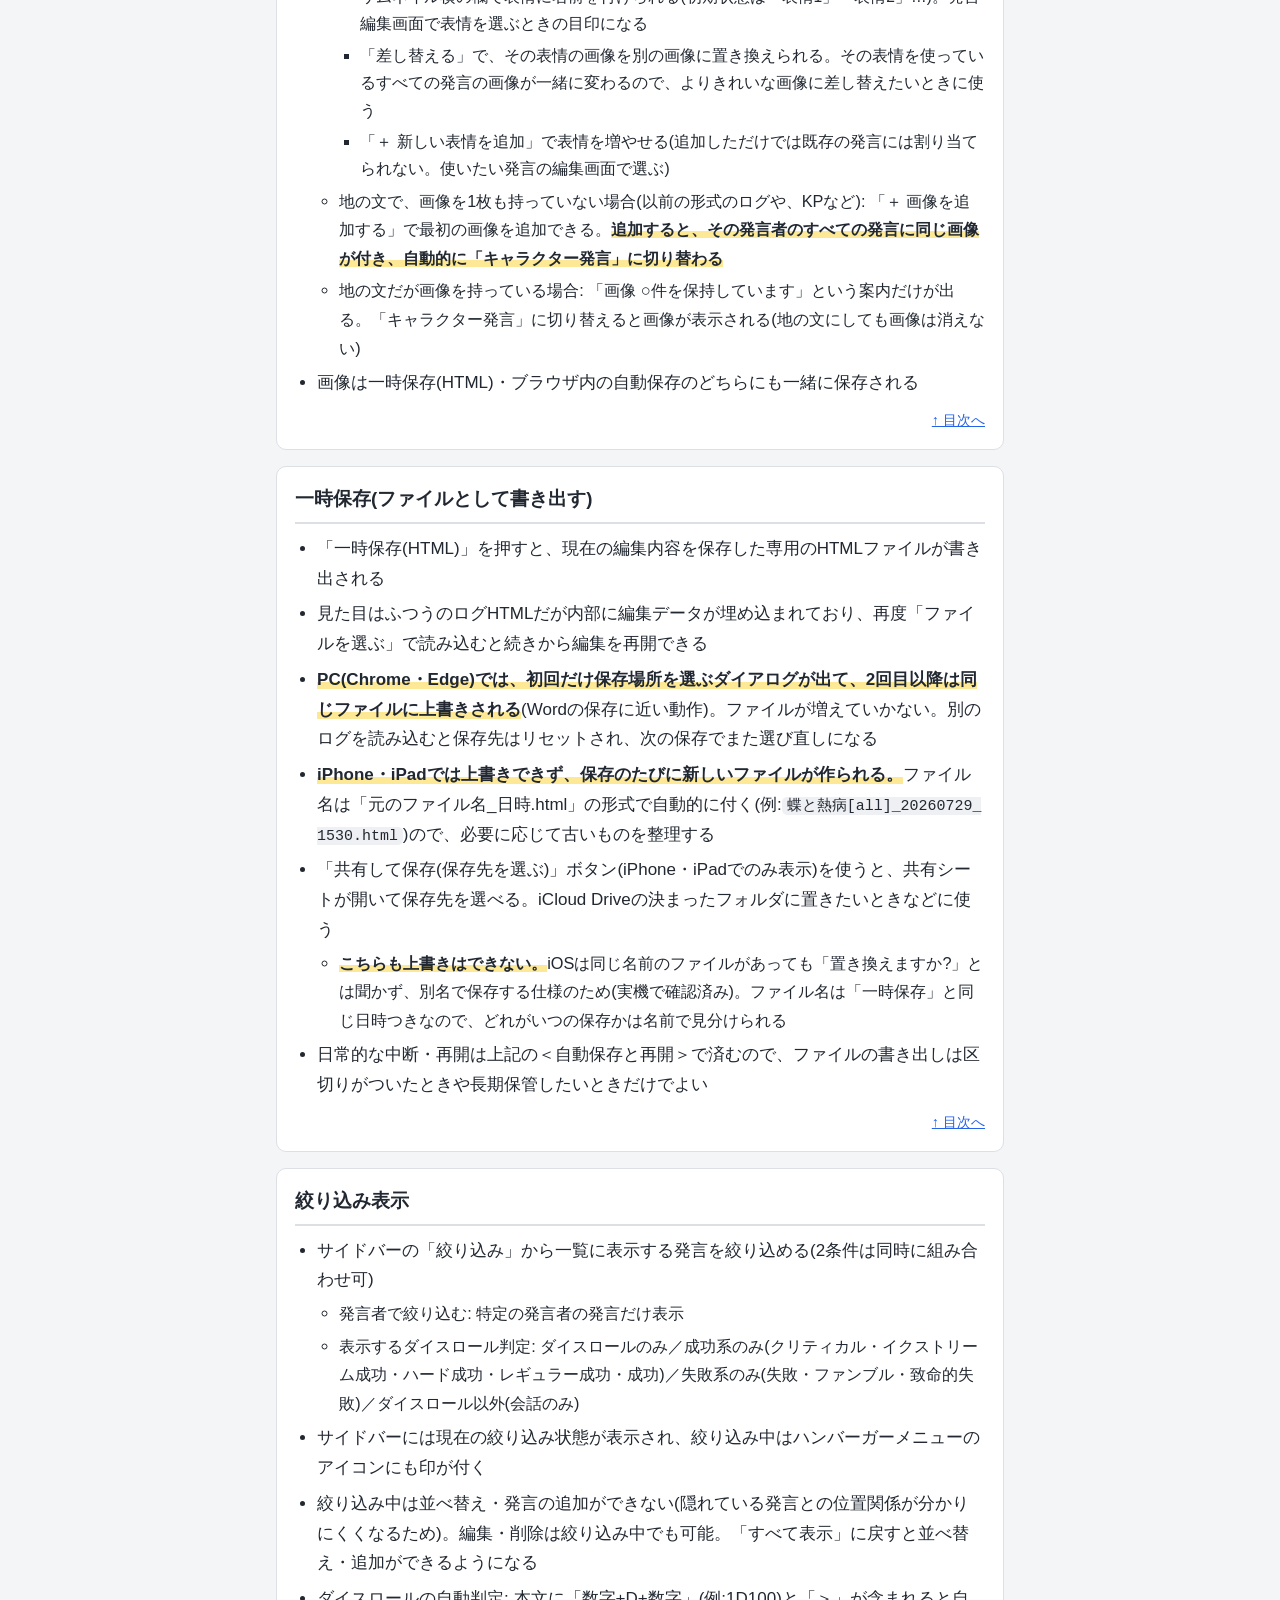
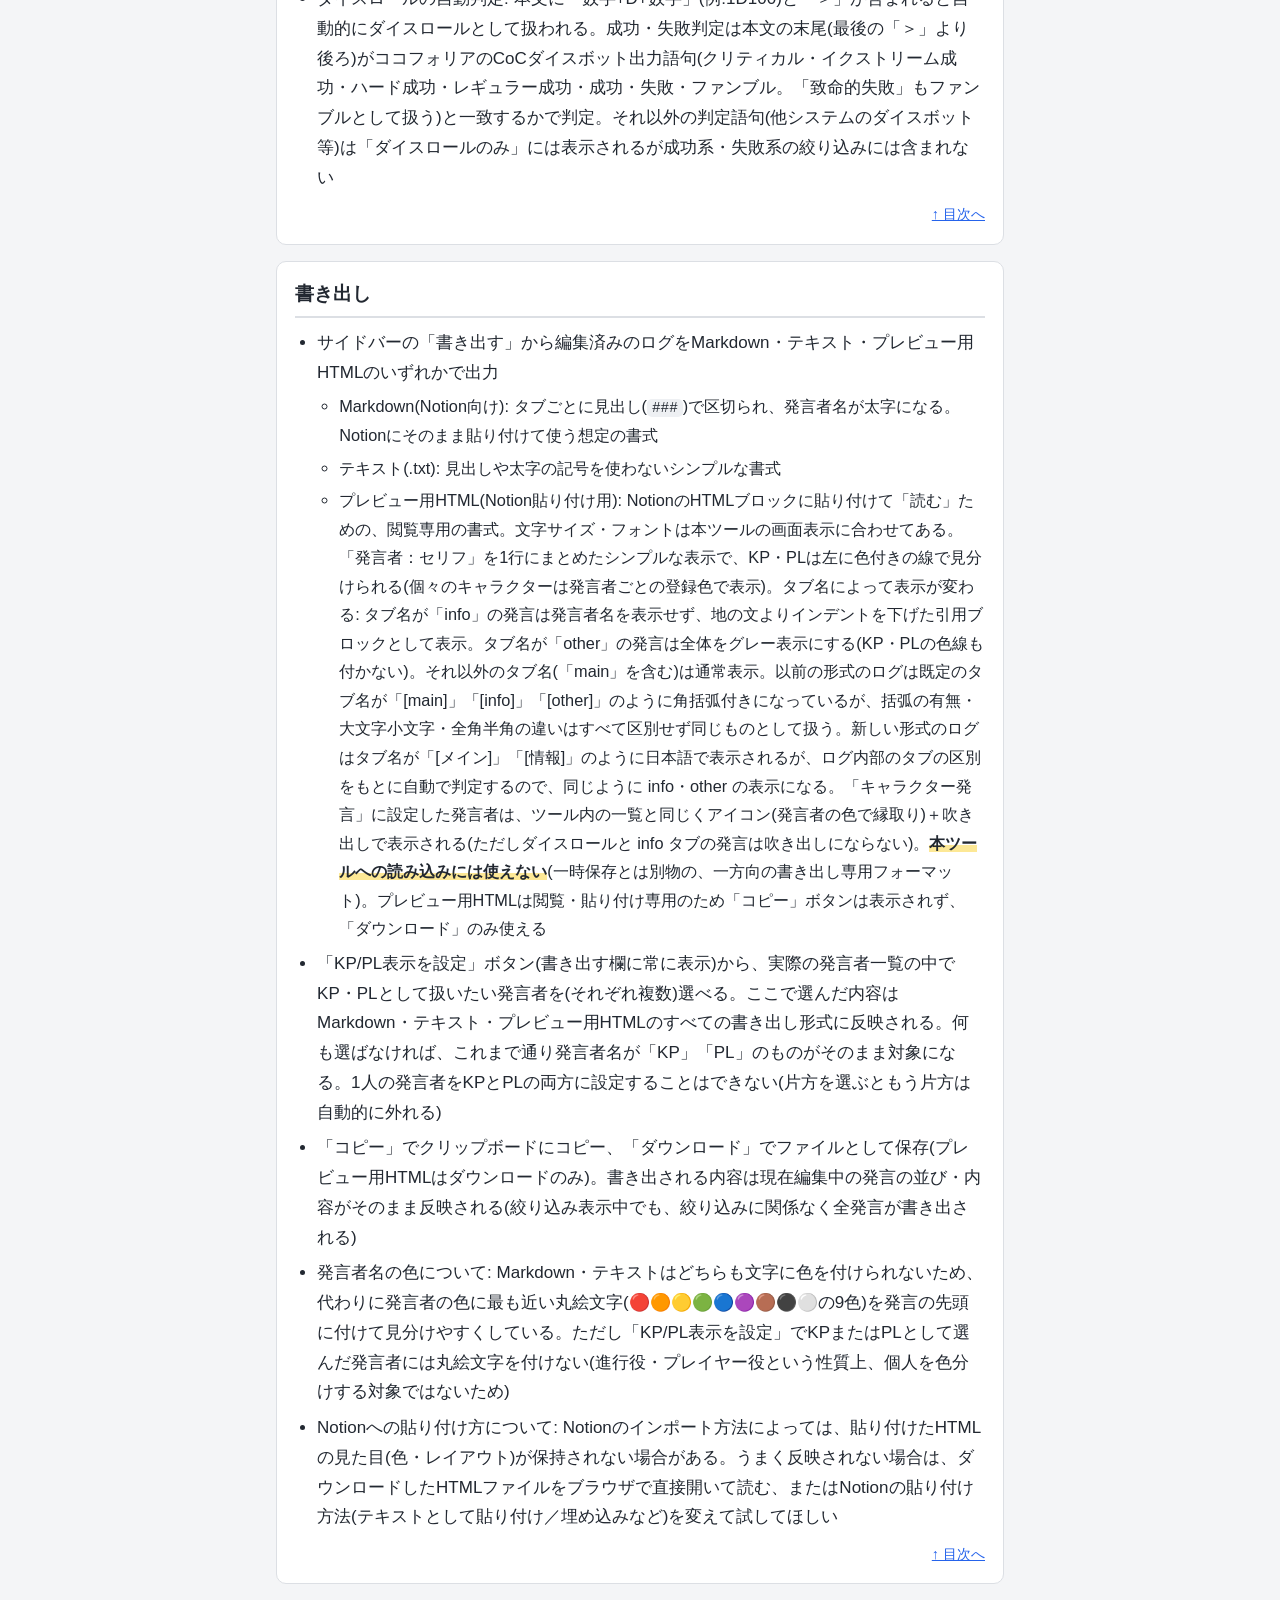
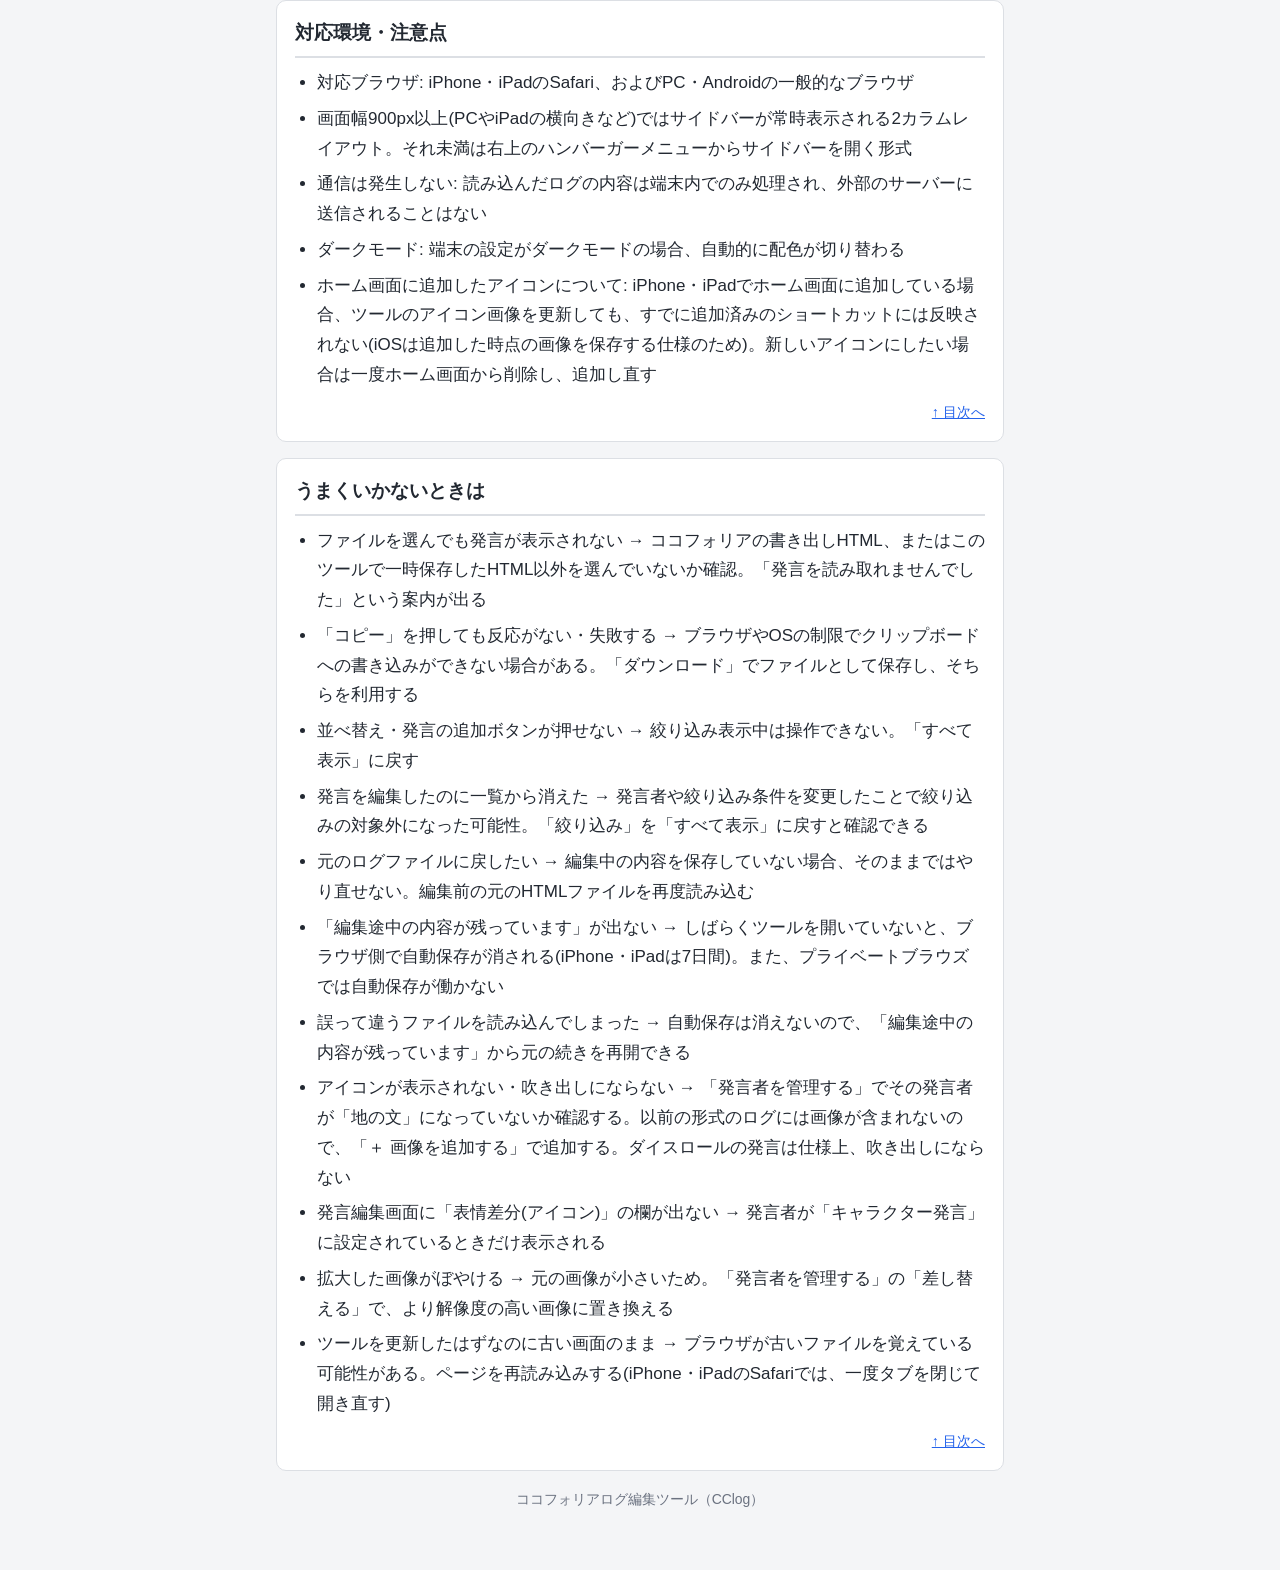
==== commit d8656ae5: "ダイス判定結果を成功度合いに応じて色付き強調、システムメッセージ枠の左辺消失を修正 - クリティカル／ファンブル(致命的失敗)は色地に白文字、イクストリーム成功は淡色地、   ハード成功は太字、成功・" ====
--- a/manual.html
+++ b/manual.html
@@ -84,7 +84,7 @@
 <header class="app-header">
   <div class="app-header__inner">
     <h1>ココフォリアログ編集ツール（CClog）取扱説明書</h1>
-    <p>最終更新: 2026-09-29</p>
+    <p>最終更新: 2026-10-16</p>
   </div>
 </header>
 
@@ -102,11 +102,11 @@
   <div class="card-list"><section class="card sec" id="sec-1"><h2>基本の流れ</h2><ul><li>①ココフォリアのセッションからHTMLを書き出す</li><li>②このツールを開き「ファイルを選ぶ」でそのHTMLを読み込む</li><li>③発言を確認しながら必要に応じて並べ替え・削除・追加編集</li><li>④編集が終わったらサイドバーの「書き出す」からMarkdown・テキスト・プレビュー用HTMLのいずれかをコピー(プレビュー用HTMLはダウンロードのみ)してNotionなどに取り込む</li><li>途中で中断しても、編集内容は自動保存されるので次回そのまま再開できる(下記＜自動保存と再開＞参照)</li><li>長期保管したいときや、別の端末で続きをやりたいときは「一時保存(HTML)」でこのツール専用の保存ファイルを作っておける(下記＜一時保存＞参照)</li></ul><a class="to-top" href="#top">↑ 目次へ</a></section>
 <section class="card sec" id="sec-2"><h2>ログを読み込む</h2><ul><li>画面上部の「ファイルを選ぶ」から次のいずれかを選ぶ<ul><li>ココフォリアがセッション画面から書き出したHTML</li><li>このツールで「一時保存」して作ったHTML(続きの編集用)</li></ul></li><li>ココフォリアの書き出しHTMLには、新しい形式(アイコン画像入り)と以前の形式がある。<strong>新しい形式・以前の形式のどちらのログも、自動で判別して読み込める</strong>(どちらかを選ぶ操作は不要)<ul><li>新しい形式のログには、キャラクターの表情差分画像(アイコン)が含まれている。読み込むと画像も一緒に取り込まれ、発言ごとにアイコンが表示される(下記＜発言の表示のされ方＞参照)</li><li>以前の形式のログには画像が含まれていないため、アイコンは表示されない(あとから「発言者を管理する」で画像を追加することはできる)</li></ul></li><li>読み込みが終わると発言が一覧に並ぶ。読み込みパネルは自動で折りたたまれ、代わりに読み込み中のファイル名と発言件数が表示される。別のファイルに読み込み直したいときは「変更する」ボタンから選び直せる</li><li>ログ以外のHTMLを選んでしまった場合は「発言を読み取れませんでした」という案内が表示され、読み込みパネルは畳まれずそのまま残る。ファイルを選び直す</li></ul><a class="to-top" href="#top">↑ 目次へ</a></section>
 <section class="card sec" id="sec-3"><h2>自動保存と再開</h2><ul><li>編集するたびに、内容がブラウザ内に自動保存される(端末の外には出ない)。次にツールを開くと読み込み画面に「編集途中の内容が残っています」という一覧が出て、「再開」を押せば続きから編集できる</li><li><strong>シナリオごとに枠が分かれており、最新5件まで残る。</strong>別のシナリオのログを読み込んでも、前のシナリオの編集内容は消えない<ul><li>同じシナリオを編集し直した場合は同じ枠が上書きされるので、件数は増えない</li><li>6件目を読み込むと、一番古いものだけが自動的に押し出される</li></ul></li><li>読み込み後にパネルが畳まれても、「変更する」を押せば一覧が再表示され、そこから別のシナリオへ切り替えられる。いま開いているログは一覧には出ない</li><li>いらなくなった記録は各行の「破棄」で消せる(確認ダイアログあり)</li><li><strong>注意: これは作業中断の保険であって、保管場所ではない</strong><ul><li>iPhone・iPadのSafariは、7日間サイトを開かないと自動保存を消す仕様がある</li><li>保存できる容量にも上限があり(iPhoneでおよそ5MB)、大きなログを何本も抱えると古いものから自動的に手放される。表情差分画像を含むログは、画像のぶんだけ容量が大きくなる</li><li>長期保管したいときは「一時保存(HTML)」でファイルとして書き出しておく</li></ul></li></ul><a class="to-top" href="#top">↑ 目次へ</a></section>
-<section class="card sec" id="sec-4"><h2>発言の表示のされ方</h2><ul><li>発言カードには、通し番号・タブ名・(ダイスロールなら)「🎲 ダイスロール」の印が表示され、左端が発言者の色で縁取られる</li><li>発言者ごとに、表示方法が次の2種類に分かれる(サイドバーの「発言者を管理する」で切り替え可能)<ul><li><strong>キャラクター発言</strong>: 表情差分画像(アイコン)から吹き出しが出る表示。アイコンは発言者の色で縁取られる</li><li><strong>地の文</strong>: アイコンを使わない、従来どおりの「発言者：本文」の表示</li></ul></li><li>読み込んだ直後は、ログの中で一度でも画像付きで発言している発言者は「キャラクター発言」、一度も画像を使っていない発言者(KPなど)は「地の文」に自動で振り分けられる</li><li><strong>ダイスロールの発言は、キャラクター発言の発言者であっても吹き出しにせず、常に地の文と同じ見た目で表示される</strong>(一覧・プレビュー用HTMLとも共通)</li><li>ココフォリアのシステムメッセージ(SAN値の変化通知など、発言者のいないもの)は、発言者名のない専用の見た目で表示される</li></ul><a class="to-top" href="#top">↑ 目次へ</a></section>
+<section class="card sec" id="sec-4"><h2>発言の表示のされ方</h2><ul><li>発言カードには、通し番号・タブ名・(ダイスロールなら)「🎲 ダイスロール」の印が表示され、左端が発言者の色で縁取られる</li><li>発言者ごとに、表示方法が次の2種類に分かれる(サイドバーの「発言者を管理する」で切り替え可能)<ul><li><strong>キャラクター発言</strong>: 表情差分画像(アイコン)から吹き出しが出る表示。アイコンは発言者の色で縁取られる</li><li><strong>地の文</strong>: アイコンを使わない、従来どおりの「発言者：本文」の表示</li></ul></li><li>読み込んだ直後は、ログの中で一度でも画像付きで発言している発言者は「キャラクター発言」、一度も画像を使っていない発言者(KPなど)は「地の文」に自動で振り分けられる</li><li><strong>ダイスロールの発言は、キャラクター発言の発言者であっても吹き出しにせず、常に地の文と同じ見た目で表示される</strong>(一覧・プレビュー用HTMLとも共通)</li><li>ダイスロールの判定結果(本文末尾の最後の「＞」より後ろの語句)は、成功度合いに応じて色付きで強調表示される(一覧・プレビュー用HTMLとも共通)。極端な結果ほど目立つようにしてある<ul><li>クリティカル: オレンジ地に白文字(最も目立つ)</li><li>イクストリーム成功: 薄い青の地に青の太字</li><li>ハード成功: 青の太字</li><li>レギュラー成功・成功: 青の文字</li><li>失敗: 赤みのある文字</li><li>ファンブル・致命的失敗: 赤地に白文字(最も目立つ)</li><li>本文を手で書き換えて末尾が判定語句でなくなった場合は強調されない</li></ul></li><li>ココフォリアのシステムメッセージ(SAN値の変化通知やHP・MPの増減など、発言者のいないもの)は、発言者名のない専用の見た目(四角い枠で囲まれた表示)で表示される</li></ul><a class="to-top" href="#top">↑ 目次へ</a></section>
 <section class="card sec" id="sec-5"><h2>発言の編集</h2><ul><li>発言カードを1回タップ(クリック)すると選択され、画面下部に操作バーが出る。もう一度タップすると選択解除<ul><li>操作バーのボタン:「↑上へ／↓下へ」(選択中の発言を1つ上下に移動)、「編集」(内容を編集)、「削除」(確認ダイアログあり)、「＋この下に発言を追加」(すぐ下に新しい発言を挿入)</li><li>操作バー右上の「▾」で操作ボタンだけ折りたたみ可能(ファイル名や選択中の表示は残る)。「&#215;」で選択解除</li></ul></li><li>発言カードを素早く2回タップ(ダブルクリック)すると、選択操作を挟まずそのまま編集画面が開く。保存・キャンセルは通常の編集画面と同じ</li><li>「編集」「＋この下に発言を追加」で開く画面で設定できるもの<ul><li>タブ: ココフォリアの発言タブ(例:[main])。既存から選ぶか「＋新しいタブを追加する」で新規作成</li><li>発言者: 既存から選ぶか「＋新しい発言者を登録する」で新規登録(新規登録時は色も設定)</li><li>本文: 発言のテキスト</li><li>ダイスロールとして扱う: チェックすると書き出し時にダイスロールとして扱われ、絞り込み・成功失敗判定の対象になる。新規追加時は本文の内容から自動でオン/オフが切り替わるが手動でも変更可</li><li>発言者の色: あらかじめ用意された色見本(スウォッチ)から選ぶか、「カラーコード」欄に<code>#03a9f4</code>のような16進数を直接入力</li><li>表情差分(アイコン): 選んだ発言者が「キャラクター発言」のときだけ表示される欄。その発言者が持っている表情の中から、この発言に使う画像を選ぶ(「画像なし」も選べる)。「＋ 新しい画像を追加」で端末内の画像を読み込み、その発言者の表情として追加したうえでこの発言に使うこともできる</li></ul></li><li>サイドバーの「本文が空の発言をまとめて削除」で、ココフォリアのシステムメッセージなど本文が空の発言をまとめて削除できる(実行前に件数確認ダイアログあり)</li></ul><a class="to-top" href="#top">↑ 目次へ</a></section>
 <section class="card sec" id="sec-6"><h2>発言者を管理する(色・表示方法・画像)</h2><ul><li>サイドバーの「発言者を管理する(色・表示方法・画像)」を押すと、ログに登場する発言者の一覧が開く。発言者ごとに次の3つをまとめて設定できる(以前の「発言者の色を管理する」から名前が変わり、機能が増えた)</li><li><strong>色</strong>: 「色を変更」を押すと色見本とカラーコード欄が出る。色を変えると、その発言者のすべての発言の色が一括で変わる</li><li><strong>表示方法</strong>: 「🗨️ キャラクター発言」「地の文」のボタンで切り替える(違いは上記＜発言の表示のされ方＞参照)</li><li><strong>表情差分画像</strong>: 表示方法によって、画像まわりの表示が変わる<ul><li>キャラクター発言の場合: その発言者が持っている表情の一覧が並ぶ<ul><li>サムネイルをタップすると拡大表示される。元の画像は小さいため、拡大するとぼやけて見える</li><li>サムネイル横の欄で表情に名前を付けられる(初期状態は「表情1」「表情2」…)。発言編集画面で表情を選ぶときの目印になる</li><li>「差し替える」で、その表情の画像を別の画像に置き換えられる。その表情を使っているすべての発言の画像が一緒に変わるので、よりきれいな画像に差し替えたいときに使う</li><li>「＋ 新しい表情を追加」で表情を増やせる(追加しただけでは既存の発言には割り当てられない。使いたい発言の編集画面で選ぶ)</li></ul></li><li>地の文で、画像を1枚も持っていない場合(以前の形式のログや、KPなど): 「＋ 画像を追加する」で最初の画像を追加できる。<strong>追加すると、その発言者のすべての発言に同じ画像が付き、自動的に「キャラクター発言」に切り替わる</strong></li><li>地の文だが画像を持っている場合: 「画像 ○件を保持しています」という案内だけが出る。「キャラクター発言」に切り替えると画像が表示される(地の文にしても画像は消えない)</li></ul></li><li>画像は一時保存(HTML)・ブラウザ内の自動保存のどちらにも一緒に保存される</li></ul><a class="to-top" href="#top">↑ 目次へ</a></section>
 <section class="card sec" id="sec-7"><h2>一時保存(ファイルとして書き出す)</h2><ul><li>「一時保存(HTML)」を押すと、現在の編集内容を保存した専用のHTMLファイルが書き出される</li><li>見た目はふつうのログHTMLだが内部に編集データが埋め込まれており、再度「ファイルを選ぶ」で読み込むと続きから編集を再開できる</li><li><strong>PC(Chrome・Edge)では、初回だけ保存場所を選ぶダイアログが出て、2回目以降は同じファイルに上書きされる</strong>(Wordの保存に近い動作)。ファイルが増えていかない。別のログを読み込むと保存先はリセットされ、次の保存でまた選び直しになる</li><li><strong>iPhone・iPadでは上書きできず、保存のたびに新しいファイルが作られる。</strong>ファイル名は「元のファイル名_日時.html」の形式で自動的に付く(例:<code>蝶と熱病[all]_20260729_1530.html</code>)ので、必要に応じて古いものを整理する</li><li>「共有して保存(保存先を選ぶ)」ボタン(iPhone・iPadでのみ表示)を使うと、共有シートが開いて保存先を選べる。iCloud Driveの決まったフォルダに置きたいときなどに使う<ul><li><strong>こちらも上書きはできない。</strong>iOSは同じ名前のファイルがあっても「置き換えますか?」とは聞かず、別名で保存する仕様のため(実機で確認済み)。ファイル名は「一時保存」と同じ日時つきなので、どれがいつの保存かは名前で見分けられる</li></ul></li><li>日常的な中断・再開は上記の＜自動保存と再開＞で済むので、ファイルの書き出しは区切りがついたときや長期保管したいときだけでよい</li></ul><a class="to-top" href="#top">↑ 目次へ</a></section>
-<section class="card sec" id="sec-8"><h2>絞り込み表示</h2><ul><li>サイドバーの「絞り込み」から一覧に表示する発言を絞り込める(2条件は同時に組み合わせ可)<ul><li>発言者で絞り込む: 特定の発言者の発言だけ表示</li><li>表示するダイスロール判定: ダイスロールのみ／成功系のみ(クリティカル・イクストリーム成功・ハード成功・レギュラー成功・成功)／失敗系のみ(失敗・ファンブル)／ダイスロール以外(会話のみ)</li></ul></li><li>サイドバーには現在の絞り込み状態が表示され、絞り込み中はハンバーガーメニューのアイコンにも印が付く</li><li>絞り込み中は並べ替え・発言の追加ができない(隠れている発言との位置関係が分かりにくくなるため)。編集・削除は絞り込み中でも可能。「すべて表示」に戻すと並べ替え・追加ができるようになる</li><li>ダイスロールの自動判定: 本文に「数字+D+数字」(例:1D100)と「＞」が含まれると自動的にダイスロールとして扱われる。成功・失敗判定は本文の末尾(最後の「＞」より後ろ)がココフォリアのCoCダイスボット出力語句(クリティカル・イクストリーム成功・ハード成功・レギュラー成功・成功・失敗・ファンブル)と一致するかで判定。それ以外の判定語句(他システムのダイスボット等)は「ダイスロールのみ」には表示されるが成功系・失敗系の絞り込みには含まれない</li></ul><a class="to-top" href="#top">↑ 目次へ</a></section>
+<section class="card sec" id="sec-8"><h2>絞り込み表示</h2><ul><li>サイドバーの「絞り込み」から一覧に表示する発言を絞り込める(2条件は同時に組み合わせ可)<ul><li>発言者で絞り込む: 特定の発言者の発言だけ表示</li><li>表示するダイスロール判定: ダイスロールのみ／成功系のみ(クリティカル・イクストリーム成功・ハード成功・レギュラー成功・成功)／失敗系のみ(失敗・ファンブル・致命的失敗)／ダイスロール以外(会話のみ)</li></ul></li><li>サイドバーには現在の絞り込み状態が表示され、絞り込み中はハンバーガーメニューのアイコンにも印が付く</li><li>絞り込み中は並べ替え・発言の追加ができない(隠れている発言との位置関係が分かりにくくなるため)。編集・削除は絞り込み中でも可能。「すべて表示」に戻すと並べ替え・追加ができるようになる</li><li>ダイスロールの自動判定: 本文に「数字+D+数字」(例:1D100)と「＞」が含まれると自動的にダイスロールとして扱われる。成功・失敗判定は本文の末尾(最後の「＞」より後ろ)がココフォリアのCoCダイスボット出力語句(クリティカル・イクストリーム成功・ハード成功・レギュラー成功・成功・失敗・ファンブル。「致命的失敗」もファンブルとして扱う)と一致するかで判定。それ以外の判定語句(他システムのダイスボット等)は「ダイスロールのみ」には表示されるが成功系・失敗系の絞り込みには含まれない</li></ul><a class="to-top" href="#top">↑ 目次へ</a></section>
 <section class="card sec" id="sec-9"><h2>書き出し</h2><ul><li>サイドバーの「書き出す」から編集済みのログをMarkdown・テキスト・プレビュー用HTMLのいずれかで出力<ul><li>Markdown(Notion向け): タブごとに見出し(<code>###</code>)で区切られ、発言者名が太字になる。Notionにそのまま貼り付けて使う想定の書式</li><li>テキスト(.txt): 見出しや太字の記号を使わないシンプルな書式</li><li>プレビュー用HTML(Notion貼り付け用): NotionのHTMLブロックに貼り付けて「読む」ための、閲覧専用の書式。文字サイズ・フォントは本ツールの画面表示に合わせてある。「発言者：セリフ」を1行にまとめたシンプルな表示で、KP・PLは左に色付きの線で見分けられる(個々のキャラクターは発言者ごとの登録色で表示)。タブ名によって表示が変わる: タブ名が「info」の発言は発言者名を表示せず、地の文よりインデントを下げた引用ブロックとして表示。タブ名が「other」の発言は全体をグレー表示にする(KP・PLの色線も付かない)。それ以外のタブ名(「main」を含む)は通常表示。以前の形式のログは既定のタブ名が「[main]」「[info]」「[other]」のように角括弧付きになっているが、括弧の有無・大文字小文字・全角半角の違いはすべて区別せず同じものとして扱う。新しい形式のログはタブ名が「[メイン]」「[情報]」のように日本語で表示されるが、ログ内部のタブの区別をもとに自動で判定するので、同じように info・other の表示になる。「キャラクター発言」に設定した発言者は、ツール内の一覧と同じくアイコン(発言者の色で縁取り)＋吹き出しで表示される(ただしダイスロールと info タブの発言は吹き出しにならない)。<strong>本ツールへの読み込みには使えない</strong>(一時保存とは別物の、一方向の書き出し専用フォーマット)。プレビュー用HTMLは閲覧・貼り付け専用のため「コピー」ボタンは表示されず、「ダウンロード」のみ使える</li></ul></li><li>「KP/PL表示を設定」ボタン(書き出す欄に常に表示)から、実際の発言者一覧の中でKP・PLとして扱いたい発言者を(それぞれ複数)選べる。ここで選んだ内容はMarkdown・テキスト・プレビュー用HTMLのすべての書き出し形式に反映される。何も選ばなければ、これまで通り発言者名が「KP」「PL」のものがそのまま対象になる。1人の発言者をKPとPLの両方に設定することはできない(片方を選ぶともう片方は自動的に外れる)</li><li>「コピー」でクリップボードにコピー、「ダウンロード」でファイルとして保存(プレビュー用HTMLはダウンロードのみ)。書き出される内容は現在編集中の発言の並び・内容がそのまま反映される(絞り込み表示中でも、絞り込みに関係なく全発言が書き出される)</li><li>発言者名の色について: Markdown・テキストはどちらも文字に色を付けられないため、代わりに発言者の色に最も近い丸絵文字(🔴🟠🟡🟢🔵🟣🟤⚫⚪の9色)を発言の先頭に付けて見分けやすくしている。ただし「KP/PL表示を設定」でKPまたはPLとして選んだ発言者には丸絵文字を付けない(進行役・プレイヤー役という性質上、個人を色分けする対象ではないため)</li><li>Notionへの貼り付け方について: Notionのインポート方法によっては、貼り付けたHTMLの見た目(色・レイアウト)が保持されない場合がある。うまく反映されない場合は、ダウンロードしたHTMLファイルをブラウザで直接開いて読む、またはNotionの貼り付け方法(テキストとして貼り付け／埋め込みなど)を変えて試してほしい</li></ul><a class="to-top" href="#top">↑ 目次へ</a></section>
 <section class="card sec" id="sec-10"><h2>対応環境・注意点</h2><ul><li>対応ブラウザ: iPhone・iPadのSafari、およびPC・Androidの一般的なブラウザ</li><li>画面幅900px以上(PCやiPadの横向きなど)ではサイドバーが常時表示される2カラムレイアウト。それ未満は右上のハンバーガーメニューからサイドバーを開く形式</li><li>通信は発生しない: 読み込んだログの内容は端末内でのみ処理され、外部のサーバーに送信されることはない</li><li>ダークモード: 端末の設定がダークモードの場合、自動的に配色が切り替わる</li><li>ホーム画面に追加したアイコンについて: iPhone・iPadでホーム画面に追加している場合、ツールのアイコン画像を更新しても、すでに追加済みのショートカットには反映されない(iOSは追加した時点の画像を保存する仕様のため)。新しいアイコンにしたい場合は一度ホーム画面から削除し、追加し直す</li></ul><a class="to-top" href="#top">↑ 目次へ</a></section>
 <section class="card sec" id="sec-11"><h2>うまくいかないときは</h2><ul><li>ファイルを選んでも発言が表示されない → ココフォリアの書き出しHTML、またはこのツールで一時保存したHTML以外を選んでいないか確認。「発言を読み取れませんでした」という案内が出る</li><li>「コピー」を押しても反応がない・失敗する → ブラウザやOSの制限でクリップボードへの書き込みができない場合がある。「ダウンロード」でファイルとして保存し、そちらを利用する</li><li>並べ替え・発言の追加ボタンが押せない → 絞り込み表示中は操作できない。「すべて表示」に戻す</li><li>発言を編集したのに一覧から消えた → 発言者や絞り込み条件を変更したことで絞り込みの対象外になった可能性。「絞り込み」を「すべて表示」に戻すと確認できる</li><li>元のログファイルに戻したい → 編集中の内容を保存していない場合、そのままではやり直せない。編集前の元のHTMLファイルを再度読み込む</li><li>「編集途中の内容が残っています」が出ない → しばらくツールを開いていないと、ブラウザ側で自動保存が消される(iPhone・iPadは7日間)。また、プライベートブラウズでは自動保存が働かない</li><li>誤って違うファイルを読み込んでしまった → 自動保存は消えないので、「編集途中の内容が残っています」から元の続きを再開できる</li><li>アイコンが表示されない・吹き出しにならない → 「発言者を管理する」でその発言者が「地の文」になっていないか確認する。以前の形式のログには画像が含まれないので、「＋ 画像を追加する」で追加する。ダイスロールの発言は仕様上、吹き出しにならない</li><li>発言編集画面に「表情差分(アイコン)」の欄が出ない → 発言者が「キャラクター発言」に設定されているときだけ表示される</li><li>拡大した画像がぼやける → 元の画像が小さいため。「発言者を管理する」の「差し替える」で、より解像度の高い画像に置き換える</li><li>ツールを更新したはずなのに古い画面のまま → ブラウザが古いファイルを覚えている可能性がある。ページを再読み込みする(iPhone・iPadのSafariでは、一度タブを閉じて開き直す)</li></ul><a class="to-top" href="#top">↑ 目次へ</a></section></div>
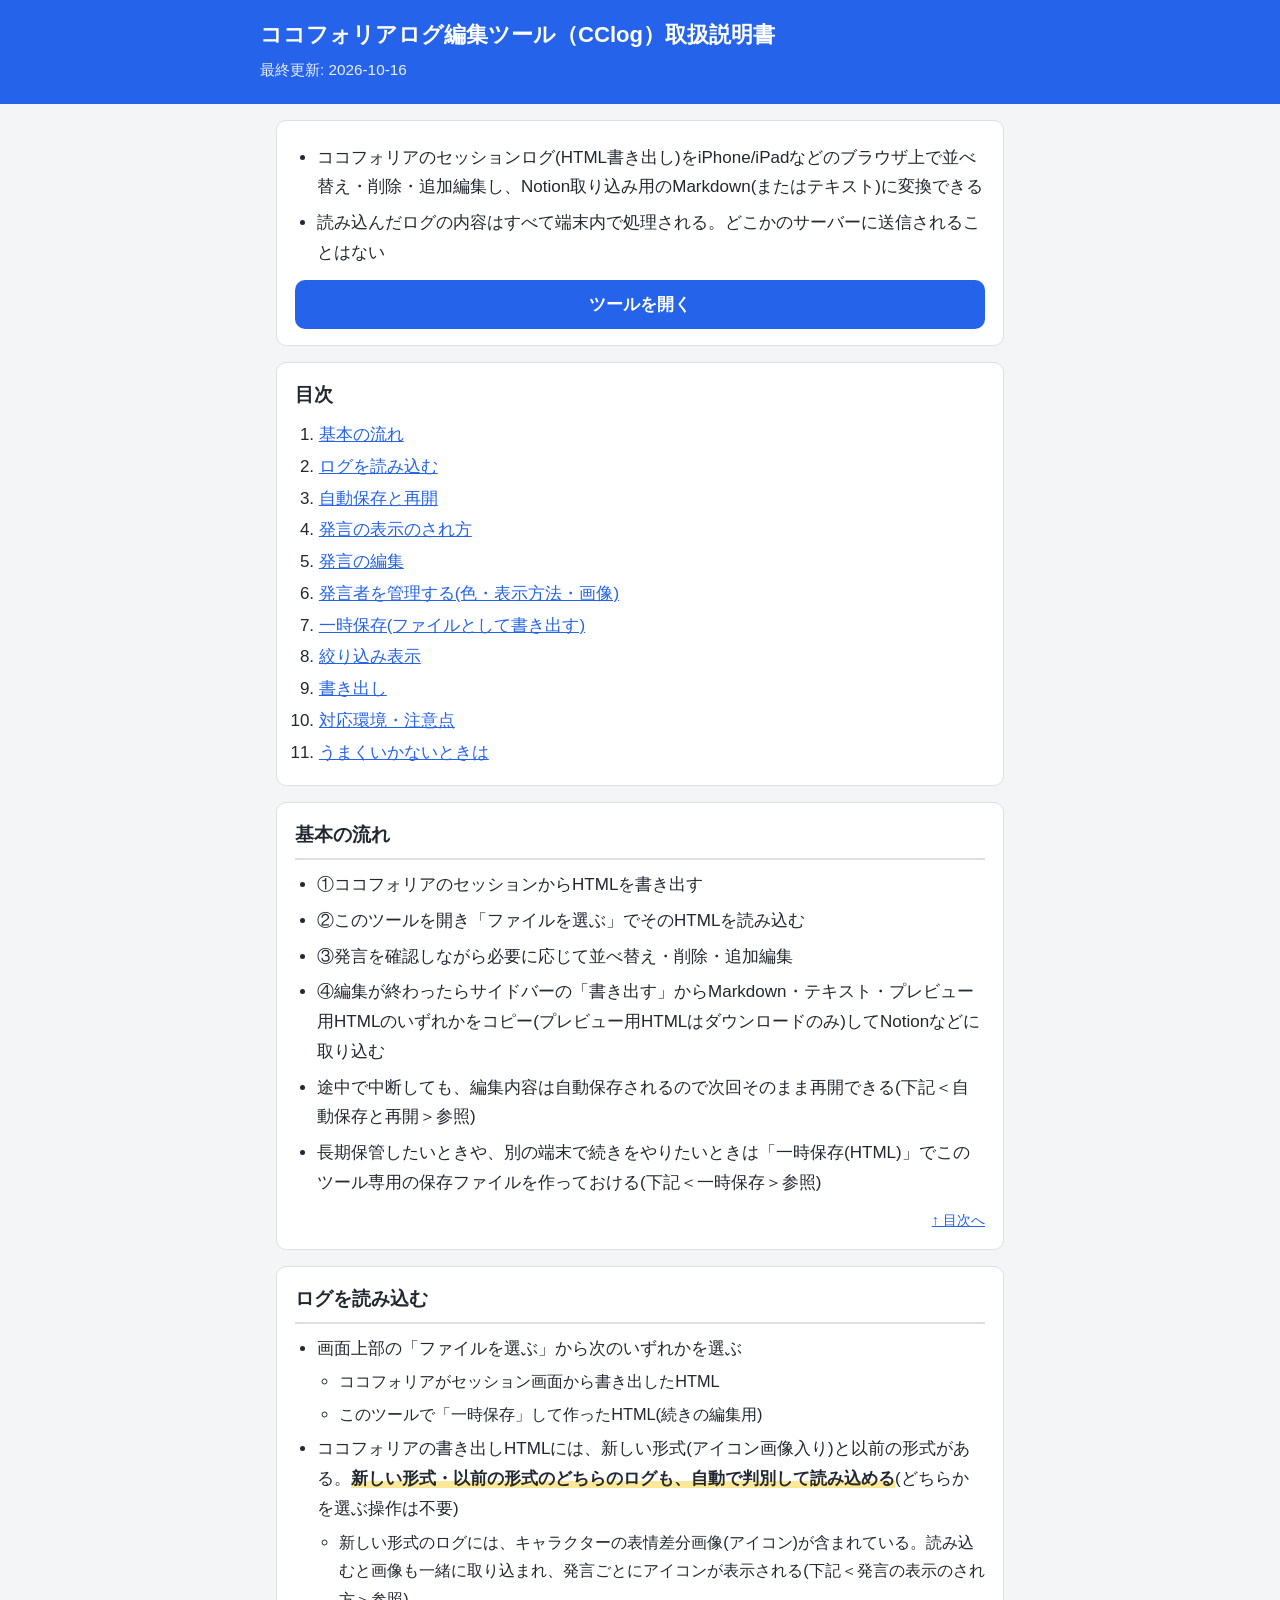
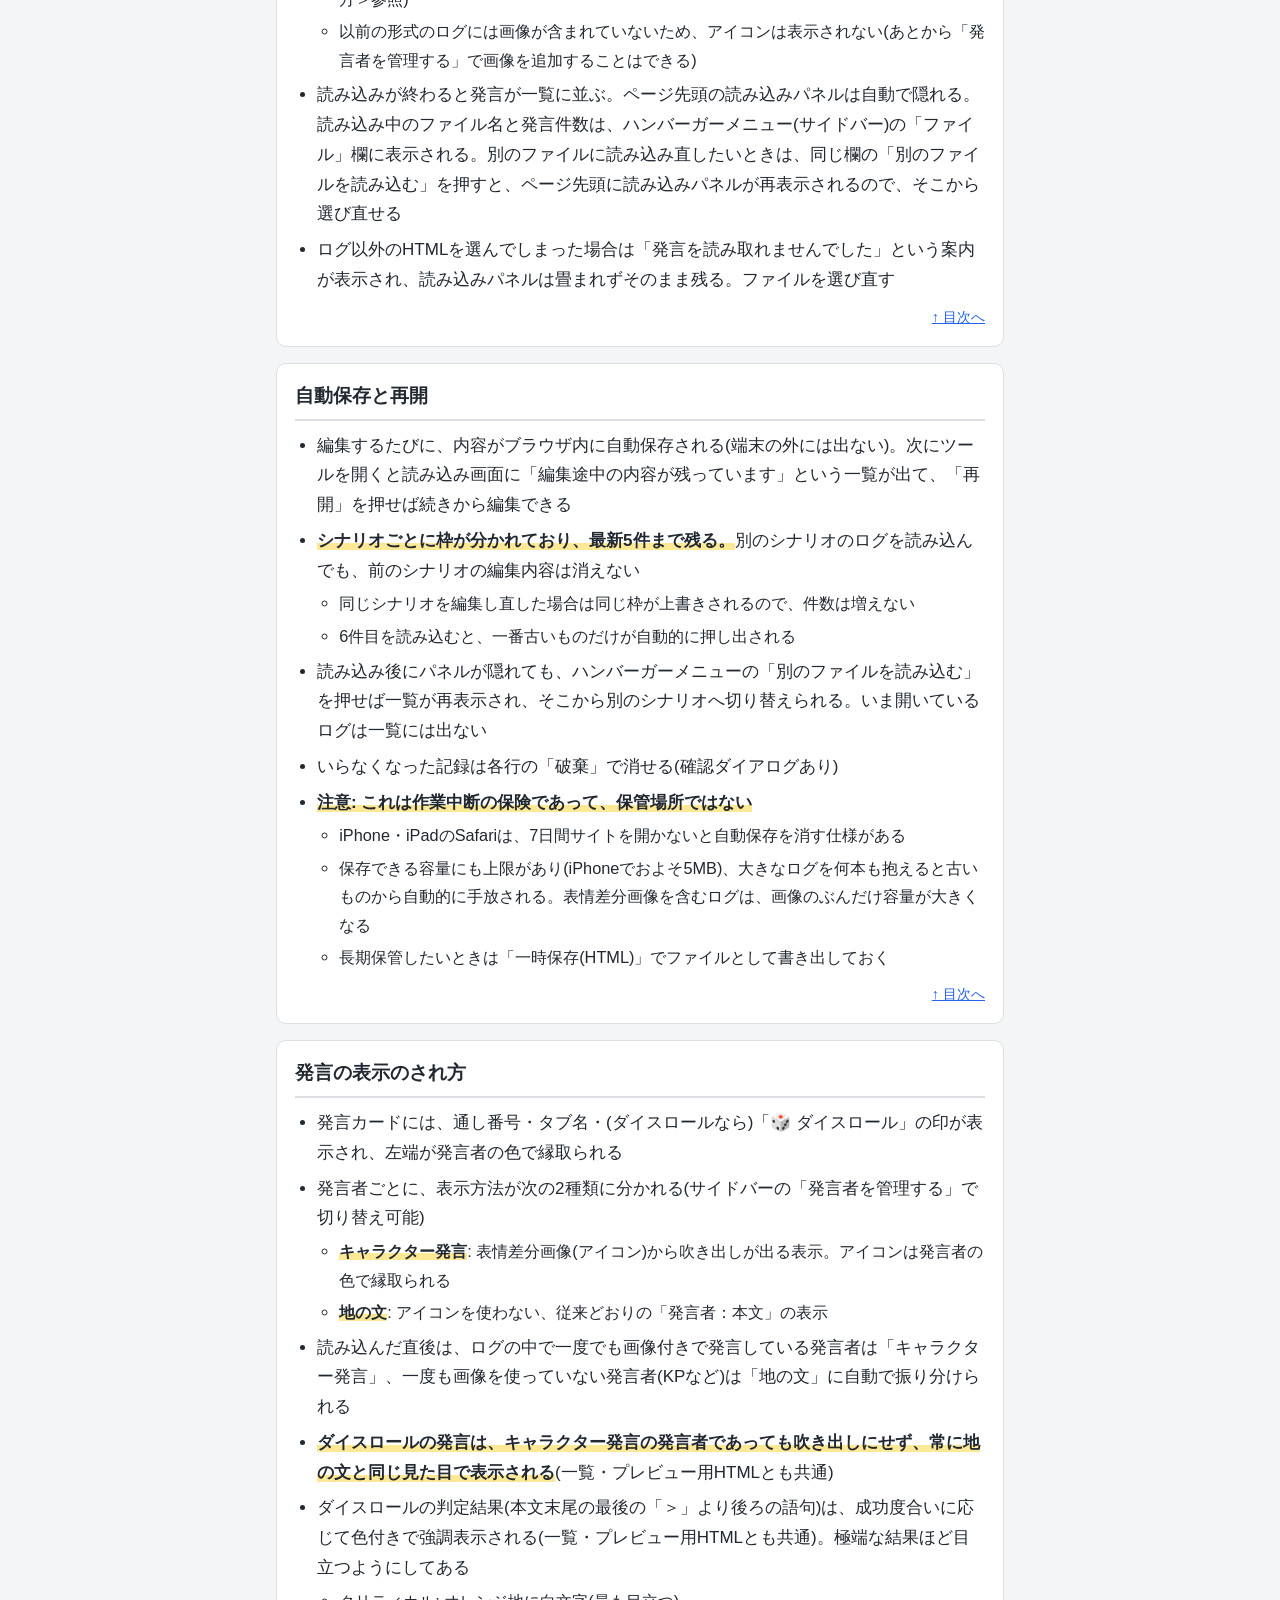
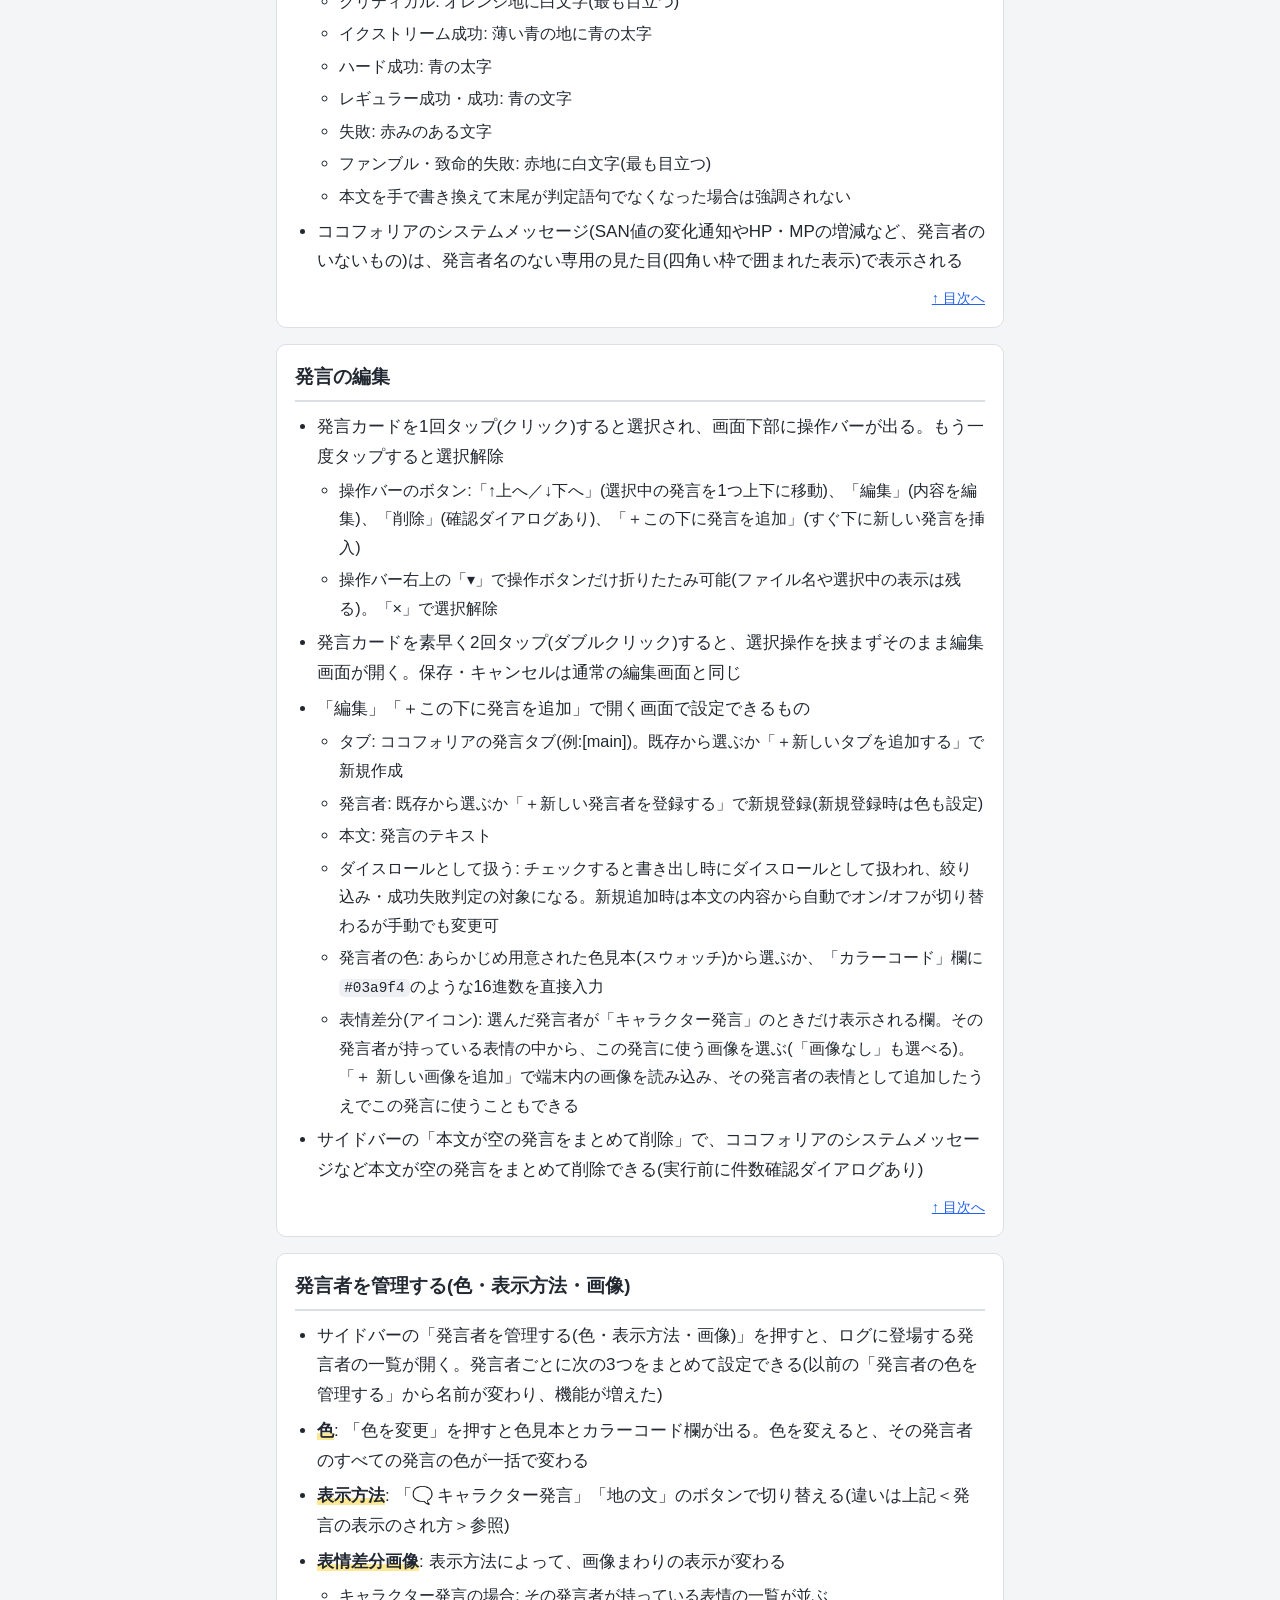
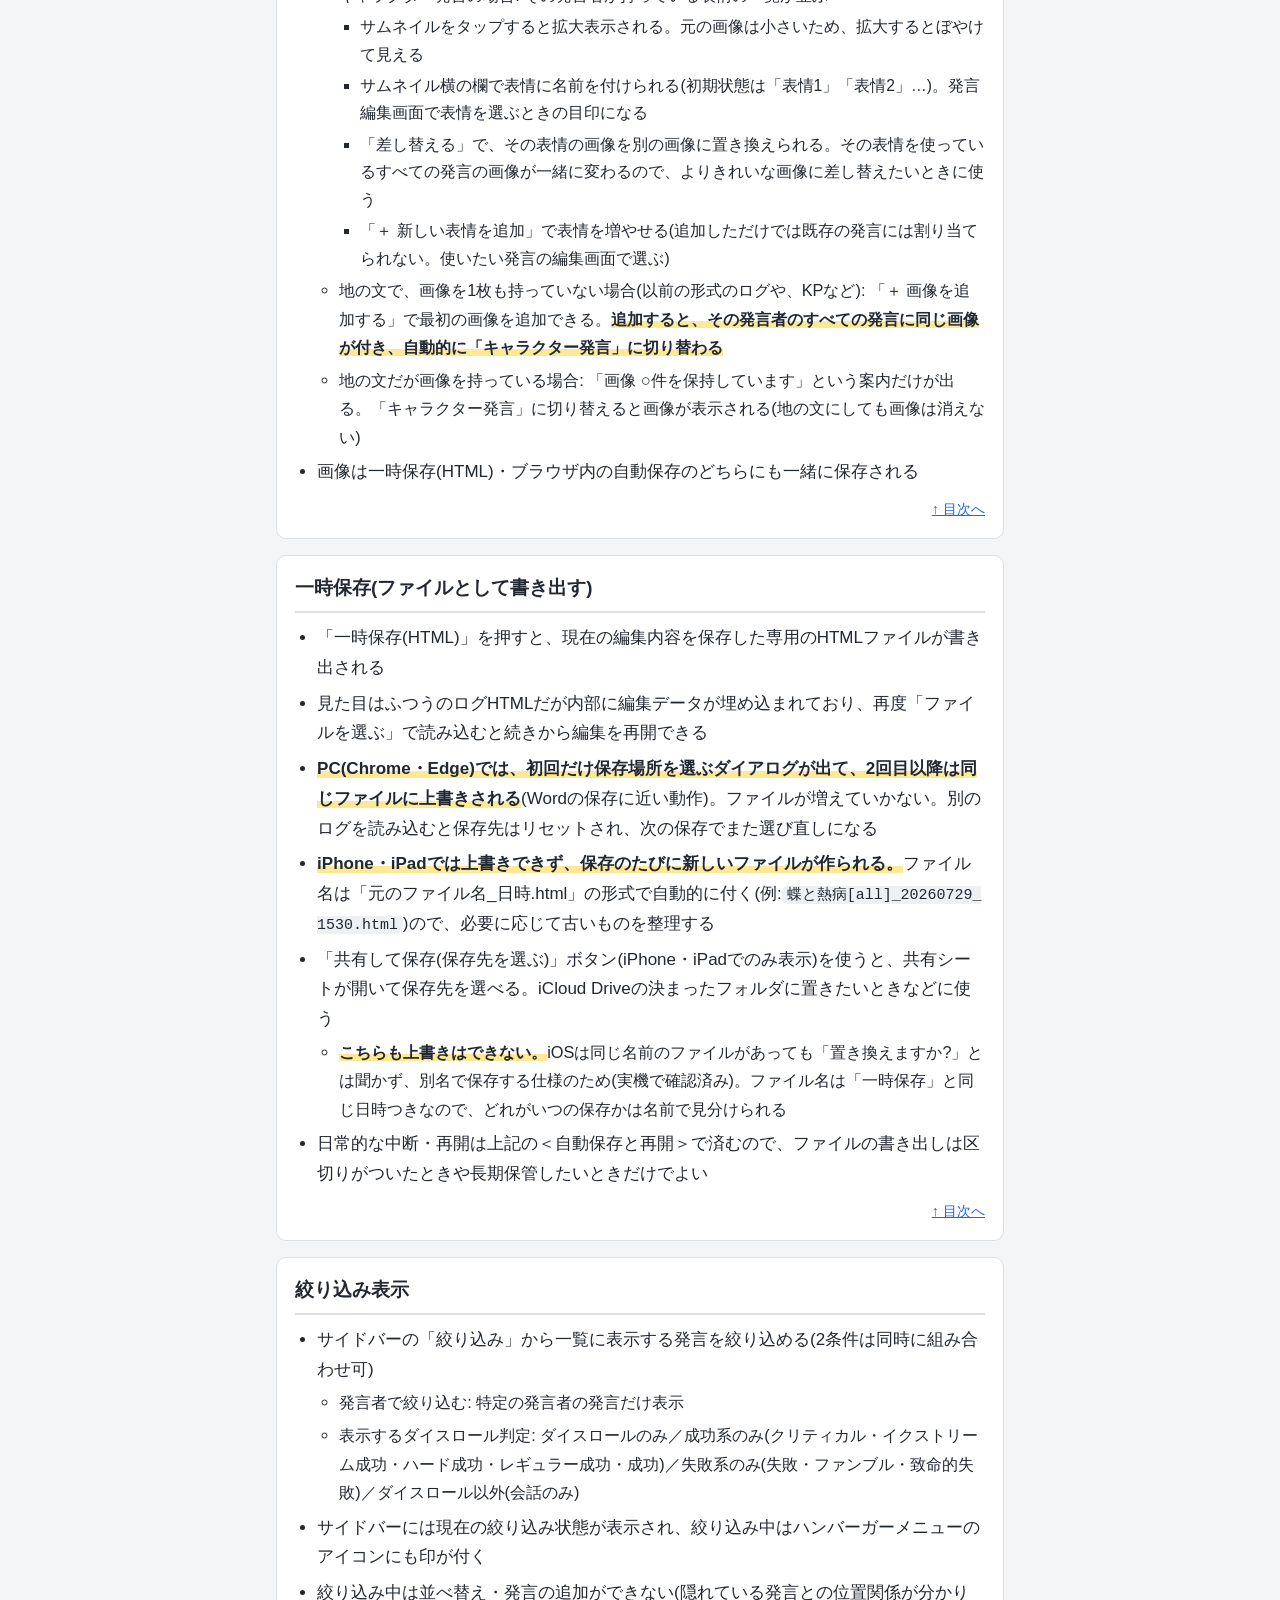
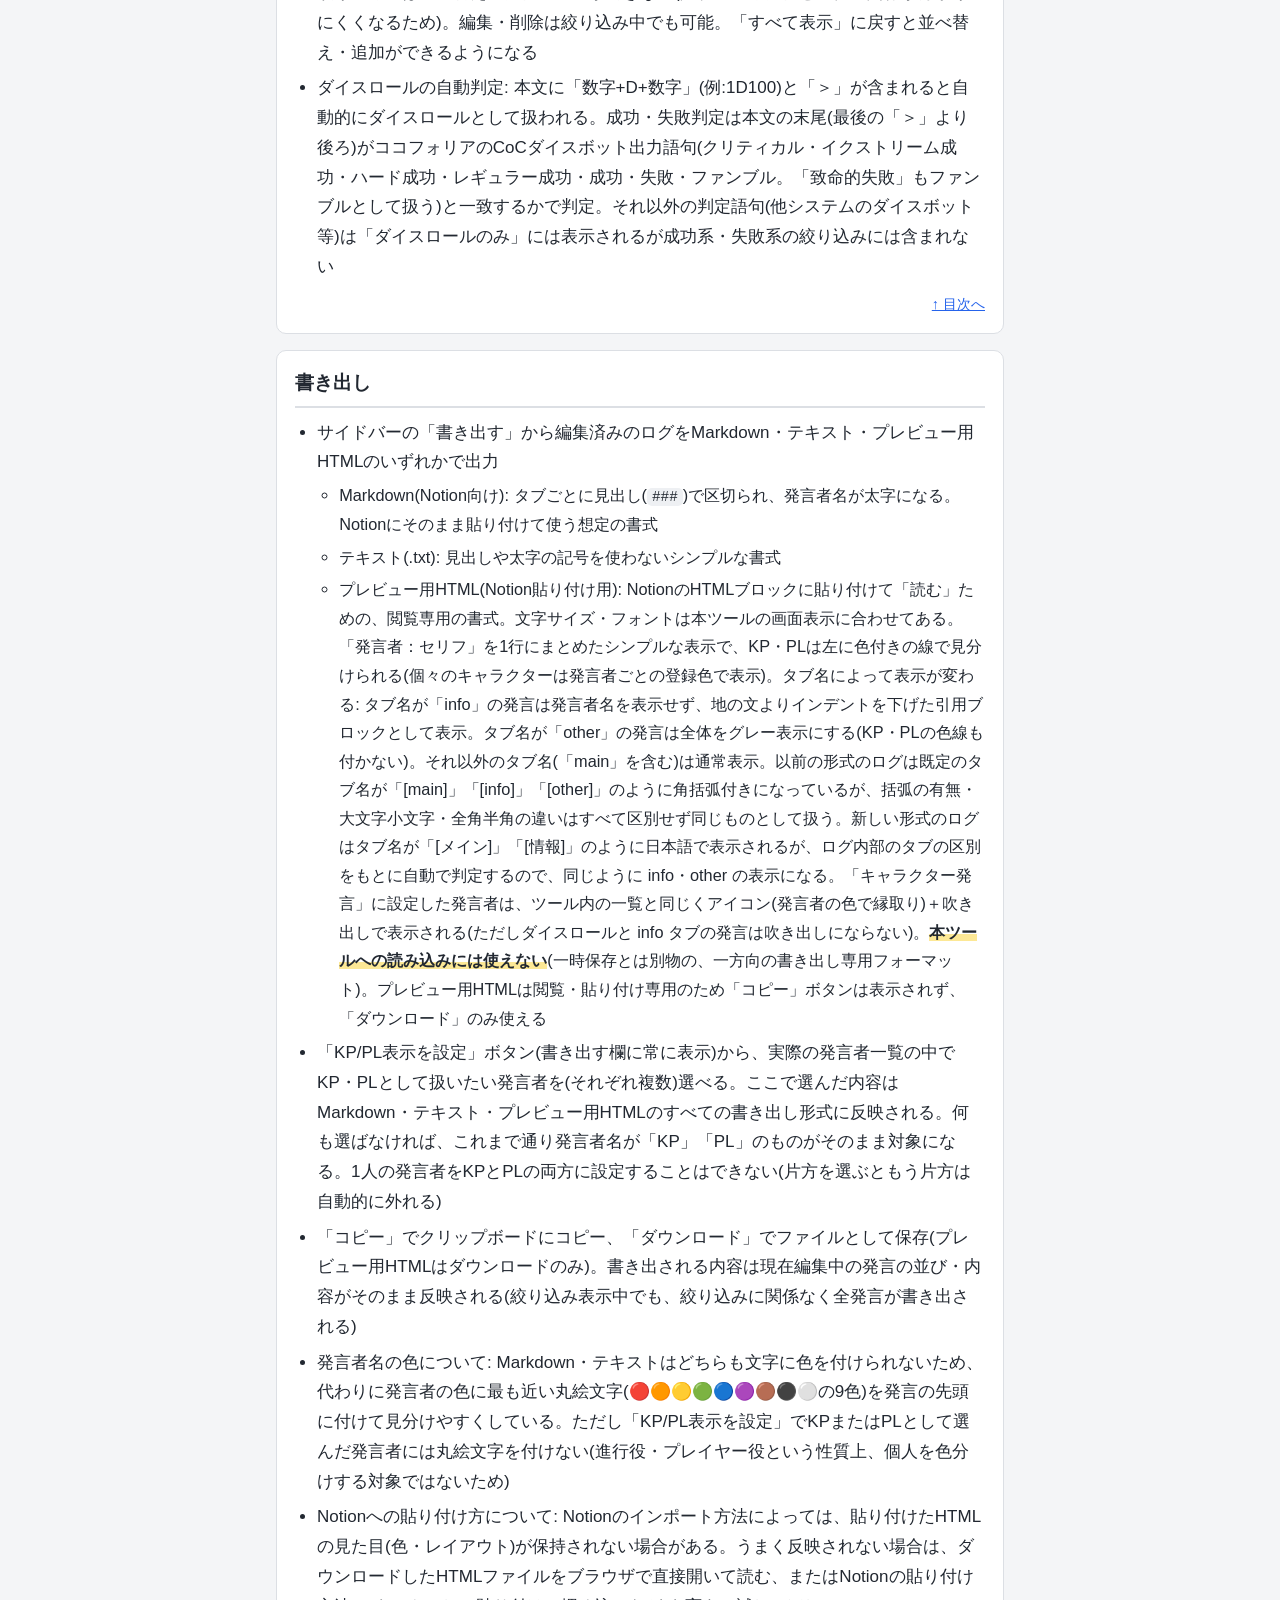
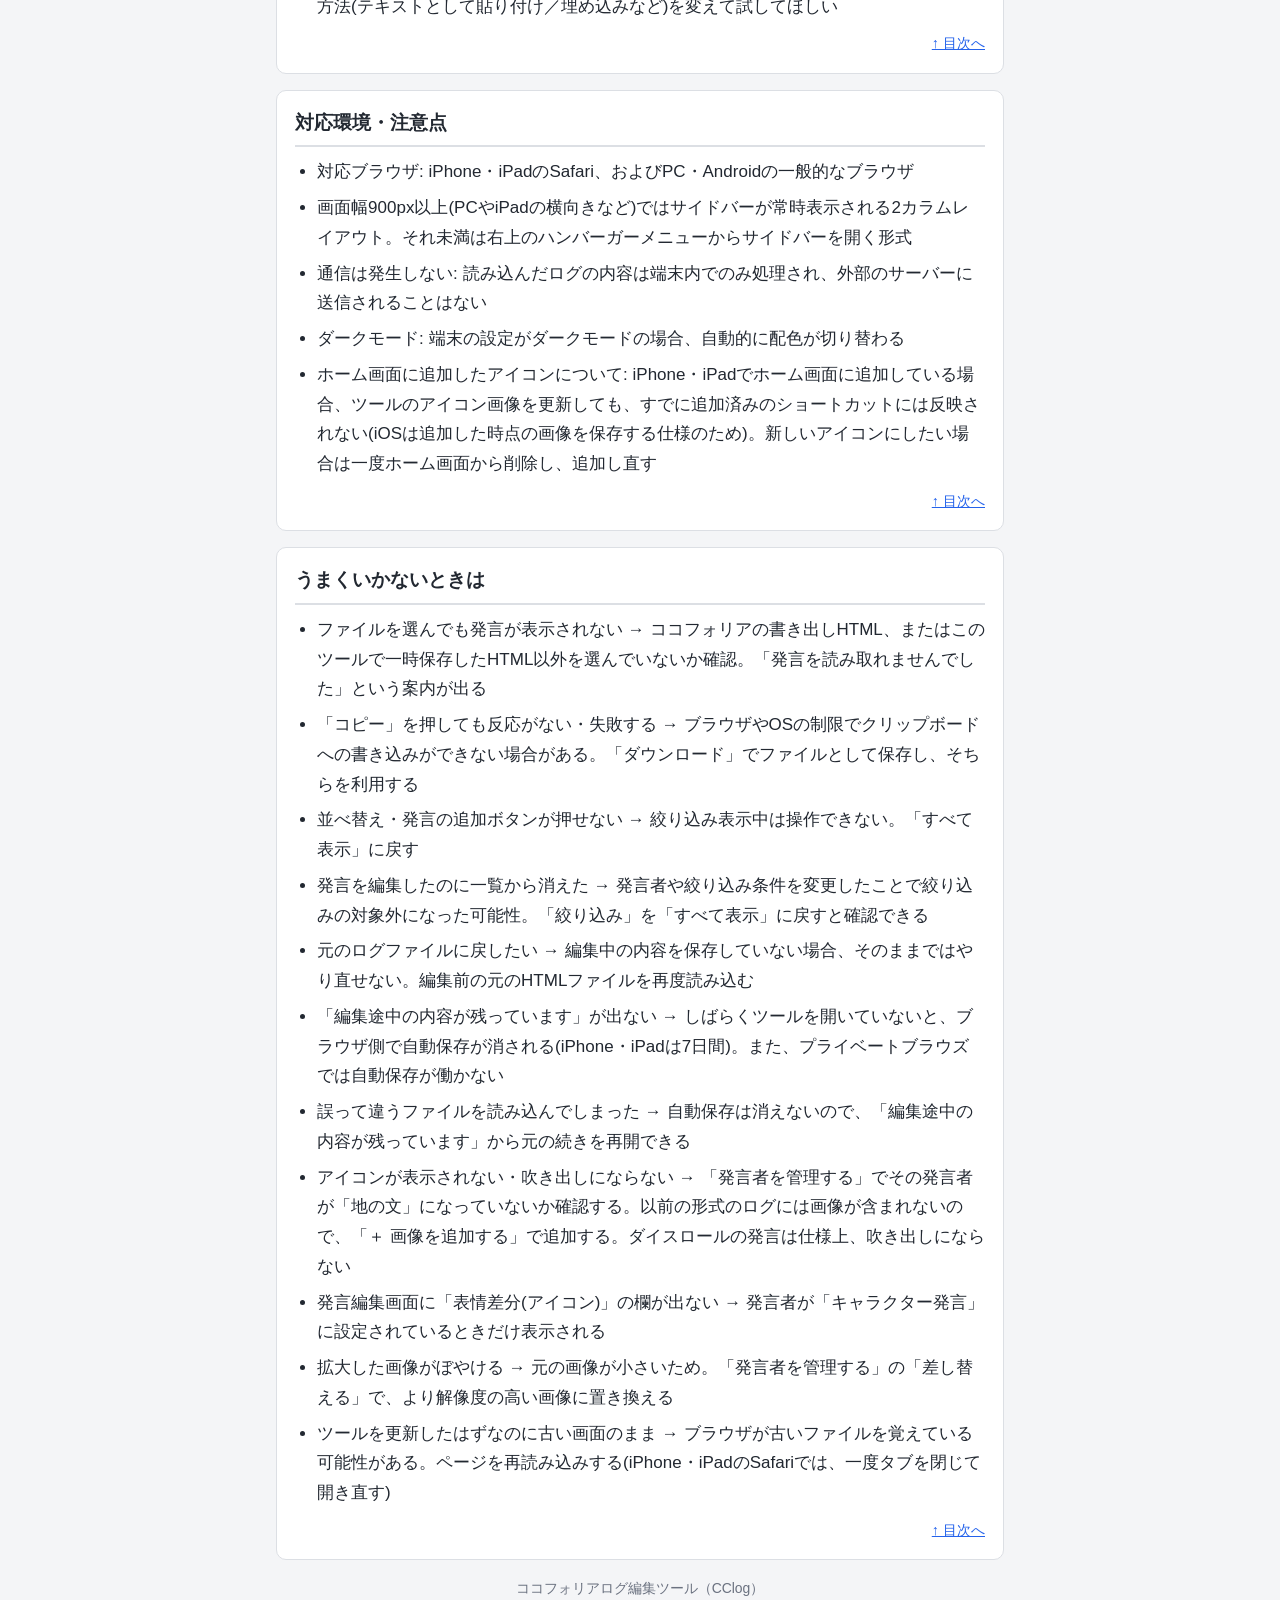
==== commit bcf8f8be: "読み込み後の「変更する」バーをハンバーガーメニューへ移動 - ファイル読み込み後はページ先頭の読み込みパネルごと非表示にし、ファイル名と   「別のファイルを読み込む」ボタンをサイドバーの「ファイル」" ====
--- a/manual.html
+++ b/manual.html
@@ -100,8 +100,8 @@
   </nav>
 
   <div class="card-list"><section class="card sec" id="sec-1"><h2>基本の流れ</h2><ul><li>①ココフォリアのセッションからHTMLを書き出す</li><li>②このツールを開き「ファイルを選ぶ」でそのHTMLを読み込む</li><li>③発言を確認しながら必要に応じて並べ替え・削除・追加編集</li><li>④編集が終わったらサイドバーの「書き出す」からMarkdown・テキスト・プレビュー用HTMLのいずれかをコピー(プレビュー用HTMLはダウンロードのみ)してNotionなどに取り込む</li><li>途中で中断しても、編集内容は自動保存されるので次回そのまま再開できる(下記＜自動保存と再開＞参照)</li><li>長期保管したいときや、別の端末で続きをやりたいときは「一時保存(HTML)」でこのツール専用の保存ファイルを作っておける(下記＜一時保存＞参照)</li></ul><a class="to-top" href="#top">↑ 目次へ</a></section>
-<section class="card sec" id="sec-2"><h2>ログを読み込む</h2><ul><li>画面上部の「ファイルを選ぶ」から次のいずれかを選ぶ<ul><li>ココフォリアがセッション画面から書き出したHTML</li><li>このツールで「一時保存」して作ったHTML(続きの編集用)</li></ul></li><li>ココフォリアの書き出しHTMLには、新しい形式(アイコン画像入り)と以前の形式がある。<strong>新しい形式・以前の形式のどちらのログも、自動で判別して読み込める</strong>(どちらかを選ぶ操作は不要)<ul><li>新しい形式のログには、キャラクターの表情差分画像(アイコン)が含まれている。読み込むと画像も一緒に取り込まれ、発言ごとにアイコンが表示される(下記＜発言の表示のされ方＞参照)</li><li>以前の形式のログには画像が含まれていないため、アイコンは表示されない(あとから「発言者を管理する」で画像を追加することはできる)</li></ul></li><li>読み込みが終わると発言が一覧に並ぶ。読み込みパネルは自動で折りたたまれ、代わりに読み込み中のファイル名と発言件数が表示される。別のファイルに読み込み直したいときは「変更する」ボタンから選び直せる</li><li>ログ以外のHTMLを選んでしまった場合は「発言を読み取れませんでした」という案内が表示され、読み込みパネルは畳まれずそのまま残る。ファイルを選び直す</li></ul><a class="to-top" href="#top">↑ 目次へ</a></section>
-<section class="card sec" id="sec-3"><h2>自動保存と再開</h2><ul><li>編集するたびに、内容がブラウザ内に自動保存される(端末の外には出ない)。次にツールを開くと読み込み画面に「編集途中の内容が残っています」という一覧が出て、「再開」を押せば続きから編集できる</li><li><strong>シナリオごとに枠が分かれており、最新5件まで残る。</strong>別のシナリオのログを読み込んでも、前のシナリオの編集内容は消えない<ul><li>同じシナリオを編集し直した場合は同じ枠が上書きされるので、件数は増えない</li><li>6件目を読み込むと、一番古いものだけが自動的に押し出される</li></ul></li><li>読み込み後にパネルが畳まれても、「変更する」を押せば一覧が再表示され、そこから別のシナリオへ切り替えられる。いま開いているログは一覧には出ない</li><li>いらなくなった記録は各行の「破棄」で消せる(確認ダイアログあり)</li><li><strong>注意: これは作業中断の保険であって、保管場所ではない</strong><ul><li>iPhone・iPadのSafariは、7日間サイトを開かないと自動保存を消す仕様がある</li><li>保存できる容量にも上限があり(iPhoneでおよそ5MB)、大きなログを何本も抱えると古いものから自動的に手放される。表情差分画像を含むログは、画像のぶんだけ容量が大きくなる</li><li>長期保管したいときは「一時保存(HTML)」でファイルとして書き出しておく</li></ul></li></ul><a class="to-top" href="#top">↑ 目次へ</a></section>
+<section class="card sec" id="sec-2"><h2>ログを読み込む</h2><ul><li>画面上部の「ファイルを選ぶ」から次のいずれかを選ぶ<ul><li>ココフォリアがセッション画面から書き出したHTML</li><li>このツールで「一時保存」して作ったHTML(続きの編集用)</li></ul></li><li>ココフォリアの書き出しHTMLには、新しい形式(アイコン画像入り)と以前の形式がある。<strong>新しい形式・以前の形式のどちらのログも、自動で判別して読み込める</strong>(どちらかを選ぶ操作は不要)<ul><li>新しい形式のログには、キャラクターの表情差分画像(アイコン)が含まれている。読み込むと画像も一緒に取り込まれ、発言ごとにアイコンが表示される(下記＜発言の表示のされ方＞参照)</li><li>以前の形式のログには画像が含まれていないため、アイコンは表示されない(あとから「発言者を管理する」で画像を追加することはできる)</li></ul></li><li>読み込みが終わると発言が一覧に並ぶ。ページ先頭の読み込みパネルは自動で隠れる。読み込み中のファイル名と発言件数は、ハンバーガーメニュー(サイドバー)の「ファイル」欄に表示される。別のファイルに読み込み直したいときは、同じ欄の「別のファイルを読み込む」を押すと、ページ先頭に読み込みパネルが再表示されるので、そこから選び直せる</li><li>ログ以外のHTMLを選んでしまった場合は「発言を読み取れませんでした」という案内が表示され、読み込みパネルは畳まれずそのまま残る。ファイルを選び直す</li></ul><a class="to-top" href="#top">↑ 目次へ</a></section>
+<section class="card sec" id="sec-3"><h2>自動保存と再開</h2><ul><li>編集するたびに、内容がブラウザ内に自動保存される(端末の外には出ない)。次にツールを開くと読み込み画面に「編集途中の内容が残っています」という一覧が出て、「再開」を押せば続きから編集できる</li><li><strong>シナリオごとに枠が分かれており、最新5件まで残る。</strong>別のシナリオのログを読み込んでも、前のシナリオの編集内容は消えない<ul><li>同じシナリオを編集し直した場合は同じ枠が上書きされるので、件数は増えない</li><li>6件目を読み込むと、一番古いものだけが自動的に押し出される</li></ul></li><li>読み込み後にパネルが隠れても、ハンバーガーメニューの「別のファイルを読み込む」を押せば一覧が再表示され、そこから別のシナリオへ切り替えられる。いま開いているログは一覧には出ない</li><li>いらなくなった記録は各行の「破棄」で消せる(確認ダイアログあり)</li><li><strong>注意: これは作業中断の保険であって、保管場所ではない</strong><ul><li>iPhone・iPadのSafariは、7日間サイトを開かないと自動保存を消す仕様がある</li><li>保存できる容量にも上限があり(iPhoneでおよそ5MB)、大きなログを何本も抱えると古いものから自動的に手放される。表情差分画像を含むログは、画像のぶんだけ容量が大きくなる</li><li>長期保管したいときは「一時保存(HTML)」でファイルとして書き出しておく</li></ul></li></ul><a class="to-top" href="#top">↑ 目次へ</a></section>
 <section class="card sec" id="sec-4"><h2>発言の表示のされ方</h2><ul><li>発言カードには、通し番号・タブ名・(ダイスロールなら)「🎲 ダイスロール」の印が表示され、左端が発言者の色で縁取られる</li><li>発言者ごとに、表示方法が次の2種類に分かれる(サイドバーの「発言者を管理する」で切り替え可能)<ul><li><strong>キャラクター発言</strong>: 表情差分画像(アイコン)から吹き出しが出る表示。アイコンは発言者の色で縁取られる</li><li><strong>地の文</strong>: アイコンを使わない、従来どおりの「発言者：本文」の表示</li></ul></li><li>読み込んだ直後は、ログの中で一度でも画像付きで発言している発言者は「キャラクター発言」、一度も画像を使っていない発言者(KPなど)は「地の文」に自動で振り分けられる</li><li><strong>ダイスロールの発言は、キャラクター発言の発言者であっても吹き出しにせず、常に地の文と同じ見た目で表示される</strong>(一覧・プレビュー用HTMLとも共通)</li><li>ダイスロールの判定結果(本文末尾の最後の「＞」より後ろの語句)は、成功度合いに応じて色付きで強調表示される(一覧・プレビュー用HTMLとも共通)。極端な結果ほど目立つようにしてある<ul><li>クリティカル: オレンジ地に白文字(最も目立つ)</li><li>イクストリーム成功: 薄い青の地に青の太字</li><li>ハード成功: 青の太字</li><li>レギュラー成功・成功: 青の文字</li><li>失敗: 赤みのある文字</li><li>ファンブル・致命的失敗: 赤地に白文字(最も目立つ)</li><li>本文を手で書き換えて末尾が判定語句でなくなった場合は強調されない</li></ul></li><li>ココフォリアのシステムメッセージ(SAN値の変化通知やHP・MPの増減など、発言者のいないもの)は、発言者名のない専用の見た目(四角い枠で囲まれた表示)で表示される</li></ul><a class="to-top" href="#top">↑ 目次へ</a></section>
 <section class="card sec" id="sec-5"><h2>発言の編集</h2><ul><li>発言カードを1回タップ(クリック)すると選択され、画面下部に操作バーが出る。もう一度タップすると選択解除<ul><li>操作バーのボタン:「↑上へ／↓下へ」(選択中の発言を1つ上下に移動)、「編集」(内容を編集)、「削除」(確認ダイアログあり)、「＋この下に発言を追加」(すぐ下に新しい発言を挿入)</li><li>操作バー右上の「▾」で操作ボタンだけ折りたたみ可能(ファイル名や選択中の表示は残る)。「&#215;」で選択解除</li></ul></li><li>発言カードを素早く2回タップ(ダブルクリック)すると、選択操作を挟まずそのまま編集画面が開く。保存・キャンセルは通常の編集画面と同じ</li><li>「編集」「＋この下に発言を追加」で開く画面で設定できるもの<ul><li>タブ: ココフォリアの発言タブ(例:[main])。既存から選ぶか「＋新しいタブを追加する」で新規作成</li><li>発言者: 既存から選ぶか「＋新しい発言者を登録する」で新規登録(新規登録時は色も設定)</li><li>本文: 発言のテキスト</li><li>ダイスロールとして扱う: チェックすると書き出し時にダイスロールとして扱われ、絞り込み・成功失敗判定の対象になる。新規追加時は本文の内容から自動でオン/オフが切り替わるが手動でも変更可</li><li>発言者の色: あらかじめ用意された色見本(スウォッチ)から選ぶか、「カラーコード」欄に<code>#03a9f4</code>のような16進数を直接入力</li><li>表情差分(アイコン): 選んだ発言者が「キャラクター発言」のときだけ表示される欄。その発言者が持っている表情の中から、この発言に使う画像を選ぶ(「画像なし」も選べる)。「＋ 新しい画像を追加」で端末内の画像を読み込み、その発言者の表情として追加したうえでこの発言に使うこともできる</li></ul></li><li>サイドバーの「本文が空の発言をまとめて削除」で、ココフォリアのシステムメッセージなど本文が空の発言をまとめて削除できる(実行前に件数確認ダイアログあり)</li></ul><a class="to-top" href="#top">↑ 目次へ</a></section>
 <section class="card sec" id="sec-6"><h2>発言者を管理する(色・表示方法・画像)</h2><ul><li>サイドバーの「発言者を管理する(色・表示方法・画像)」を押すと、ログに登場する発言者の一覧が開く。発言者ごとに次の3つをまとめて設定できる(以前の「発言者の色を管理する」から名前が変わり、機能が増えた)</li><li><strong>色</strong>: 「色を変更」を押すと色見本とカラーコード欄が出る。色を変えると、その発言者のすべての発言の色が一括で変わる</li><li><strong>表示方法</strong>: 「🗨️ キャラクター発言」「地の文」のボタンで切り替える(違いは上記＜発言の表示のされ方＞参照)</li><li><strong>表情差分画像</strong>: 表示方法によって、画像まわりの表示が変わる<ul><li>キャラクター発言の場合: その発言者が持っている表情の一覧が並ぶ<ul><li>サムネイルをタップすると拡大表示される。元の画像は小さいため、拡大するとぼやけて見える</li><li>サムネイル横の欄で表情に名前を付けられる(初期状態は「表情1」「表情2」…)。発言編集画面で表情を選ぶときの目印になる</li><li>「差し替える」で、その表情の画像を別の画像に置き換えられる。その表情を使っているすべての発言の画像が一緒に変わるので、よりきれいな画像に差し替えたいときに使う</li><li>「＋ 新しい表情を追加」で表情を増やせる(追加しただけでは既存の発言には割り当てられない。使いたい発言の編集画面で選ぶ)</li></ul></li><li>地の文で、画像を1枚も持っていない場合(以前の形式のログや、KPなど): 「＋ 画像を追加する」で最初の画像を追加できる。<strong>追加すると、その発言者のすべての発言に同じ画像が付き、自動的に「キャラクター発言」に切り替わる</strong></li><li>地の文だが画像を持っている場合: 「画像 ○件を保持しています」という案内だけが出る。「キャラクター発言」に切り替えると画像が表示される(地の文にしても画像は消えない)</li></ul></li><li>画像は一時保存(HTML)・ブラウザ内の自動保存のどちらにも一緒に保存される</li></ul><a class="to-top" href="#top">↑ 目次へ</a></section>
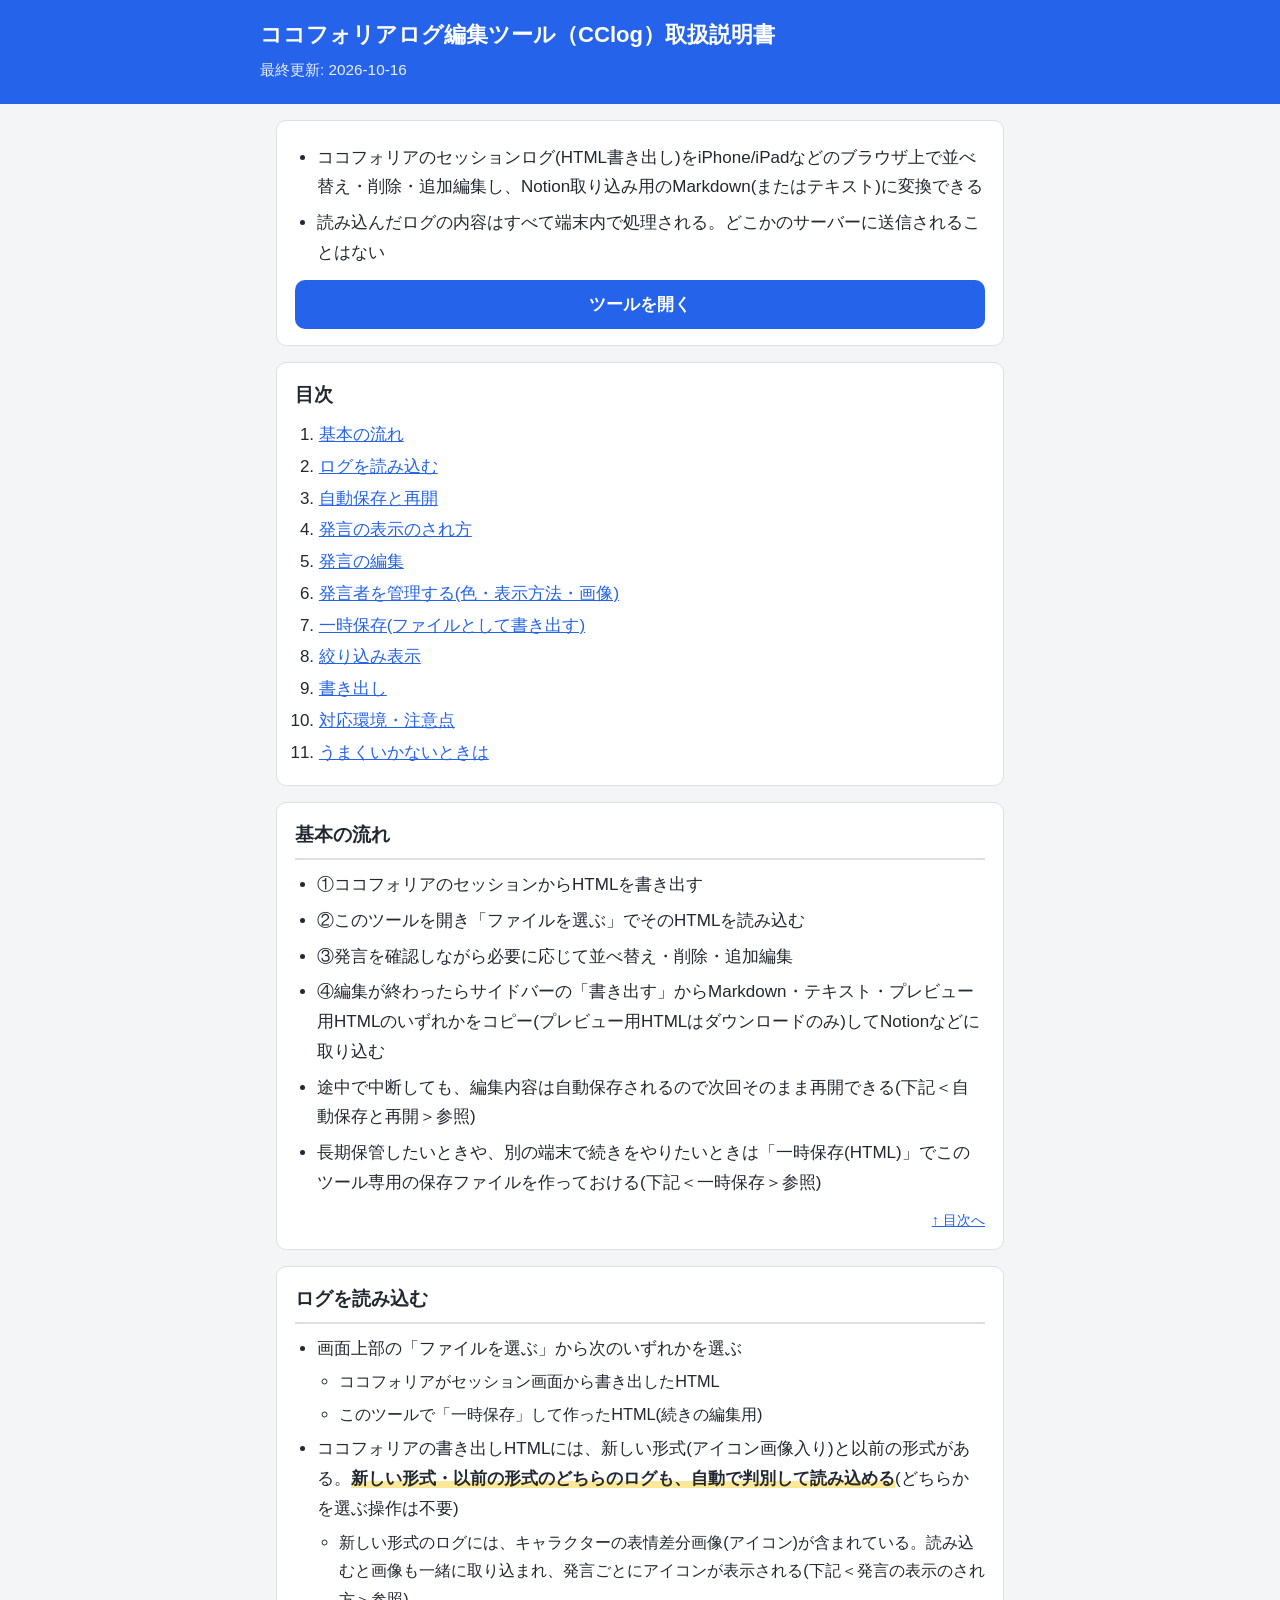
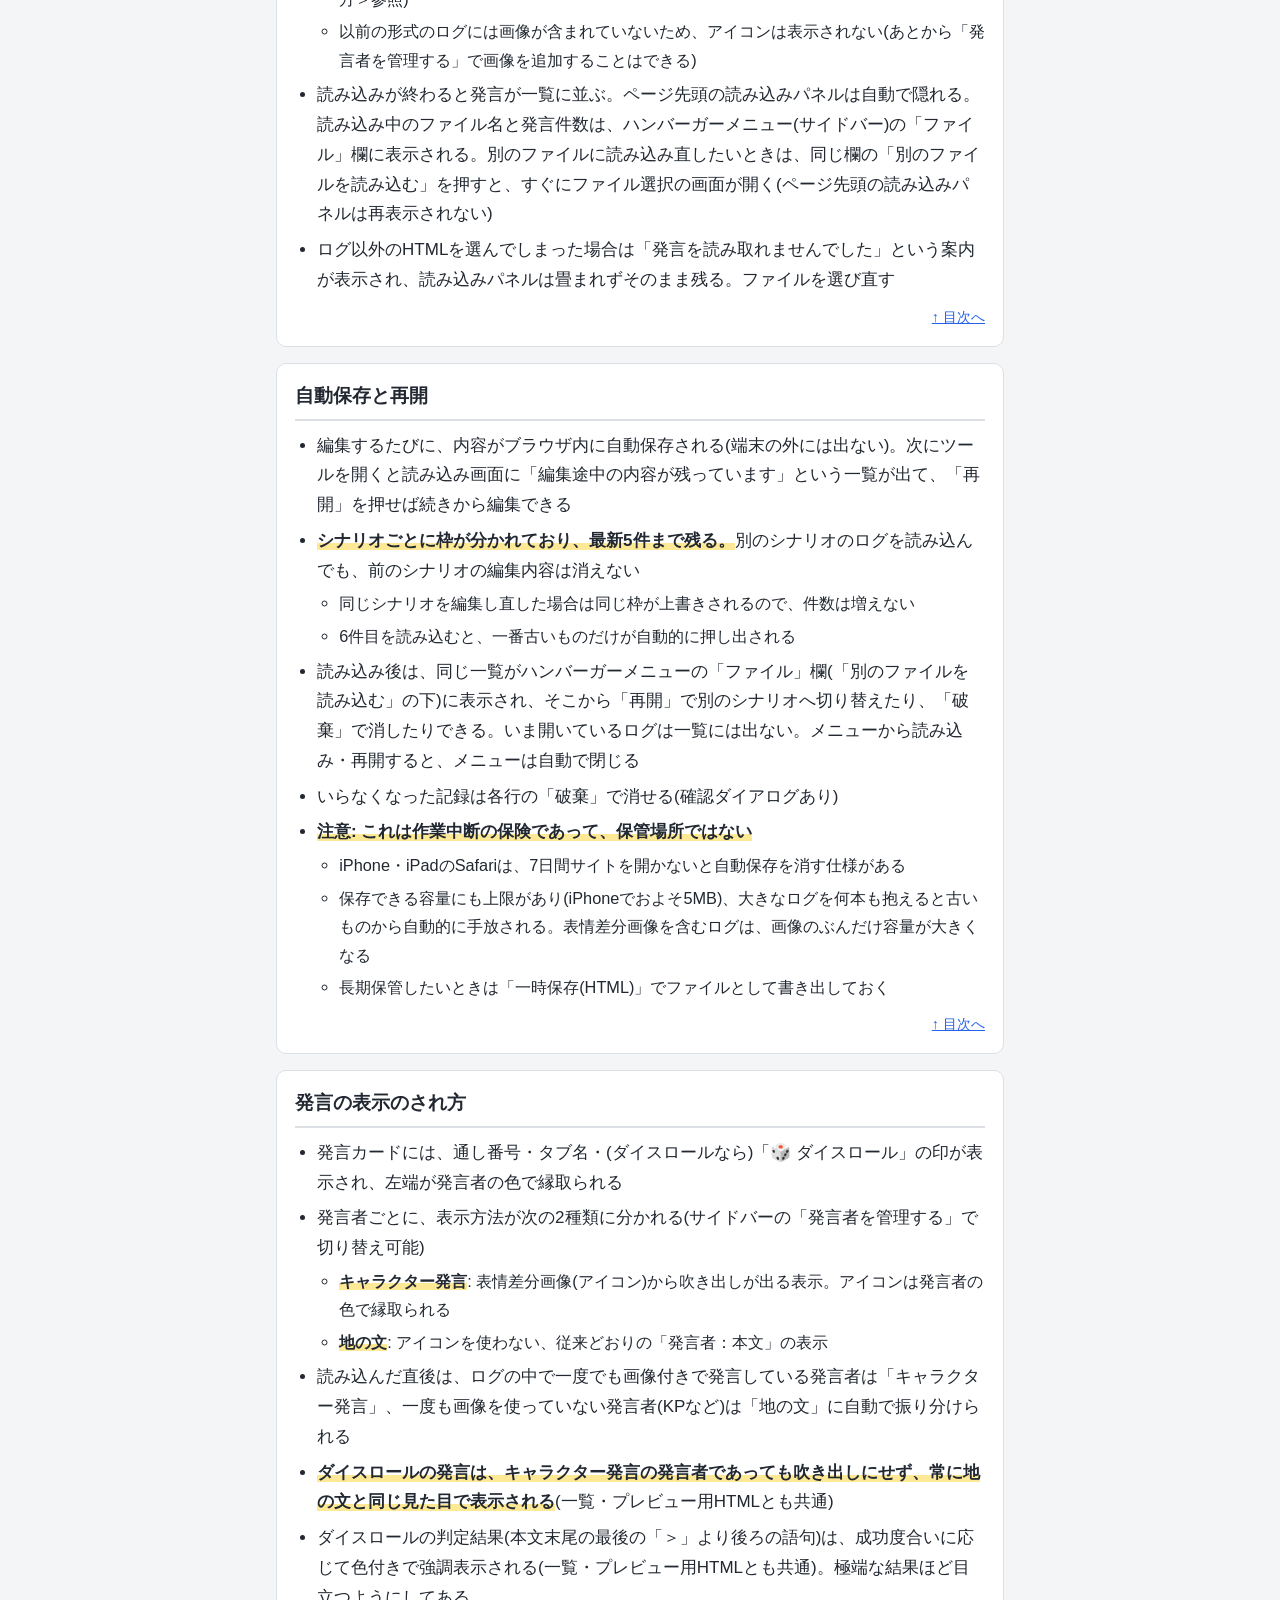
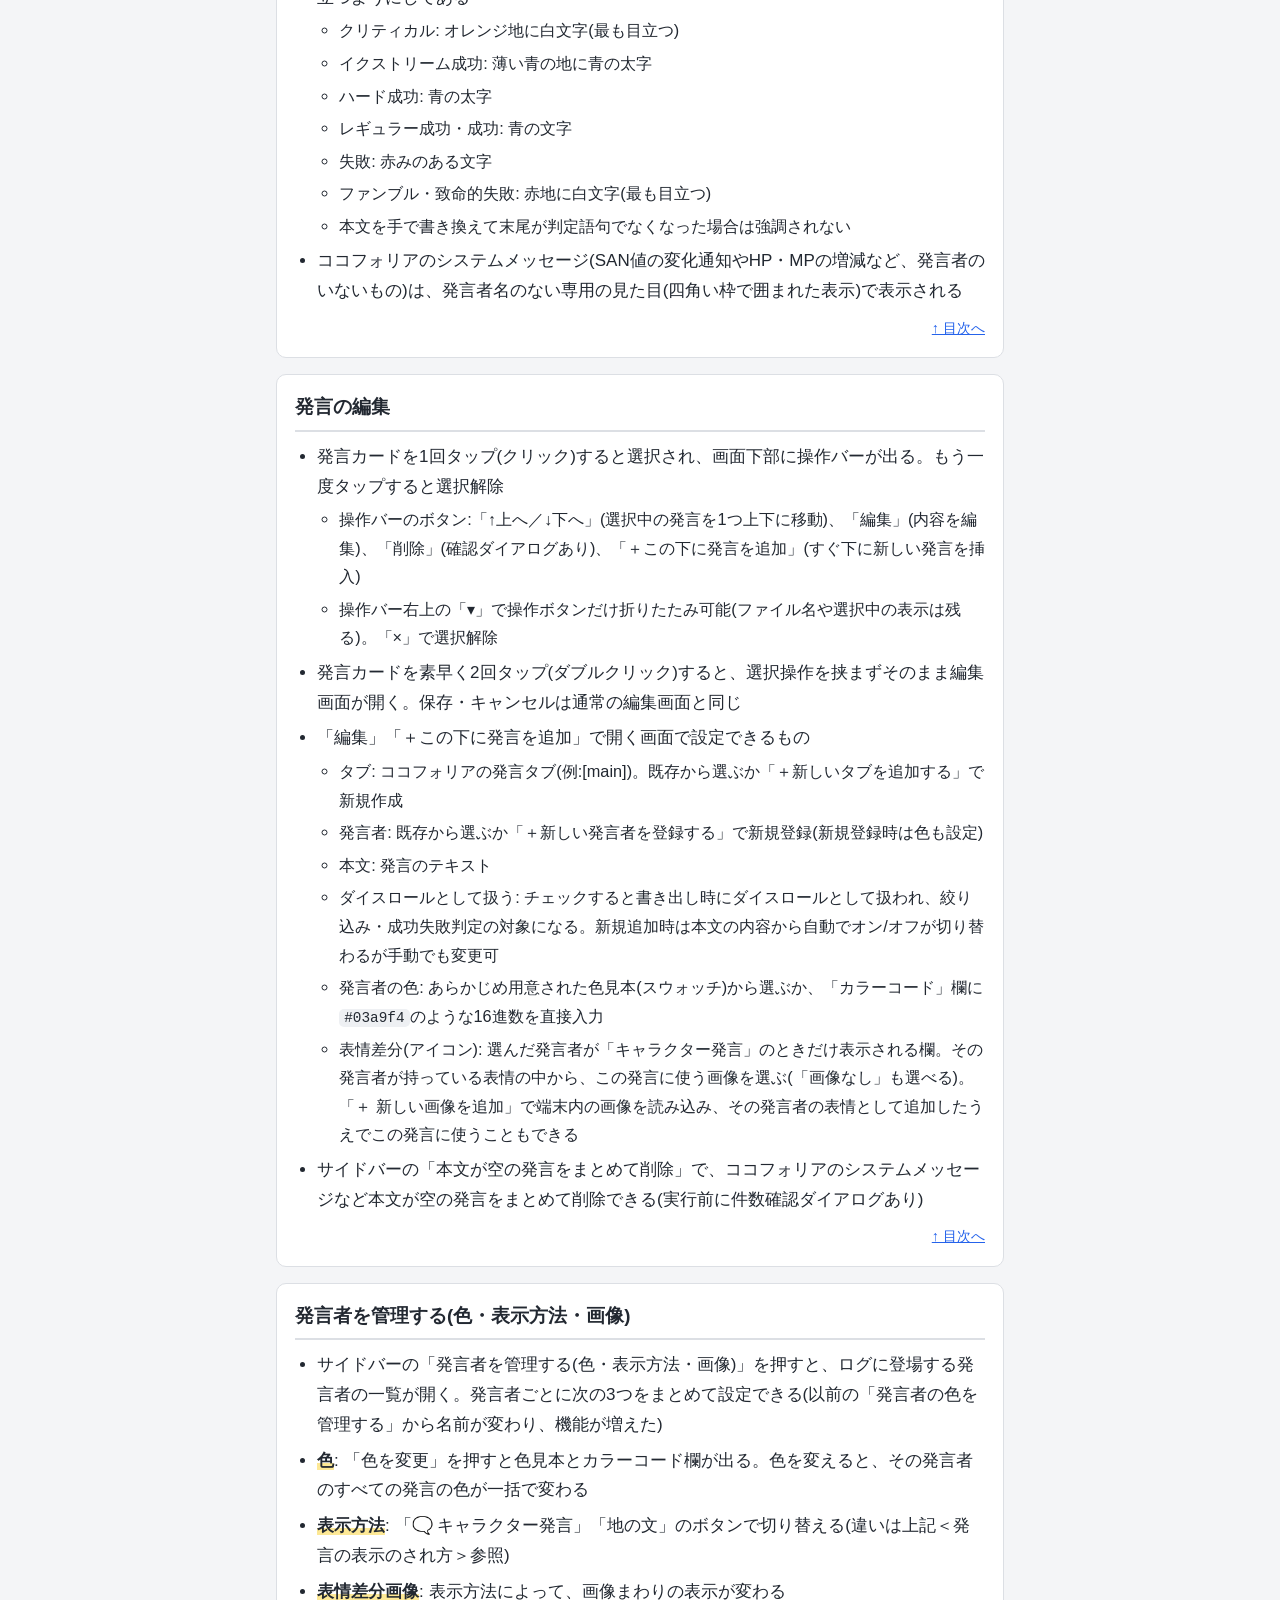
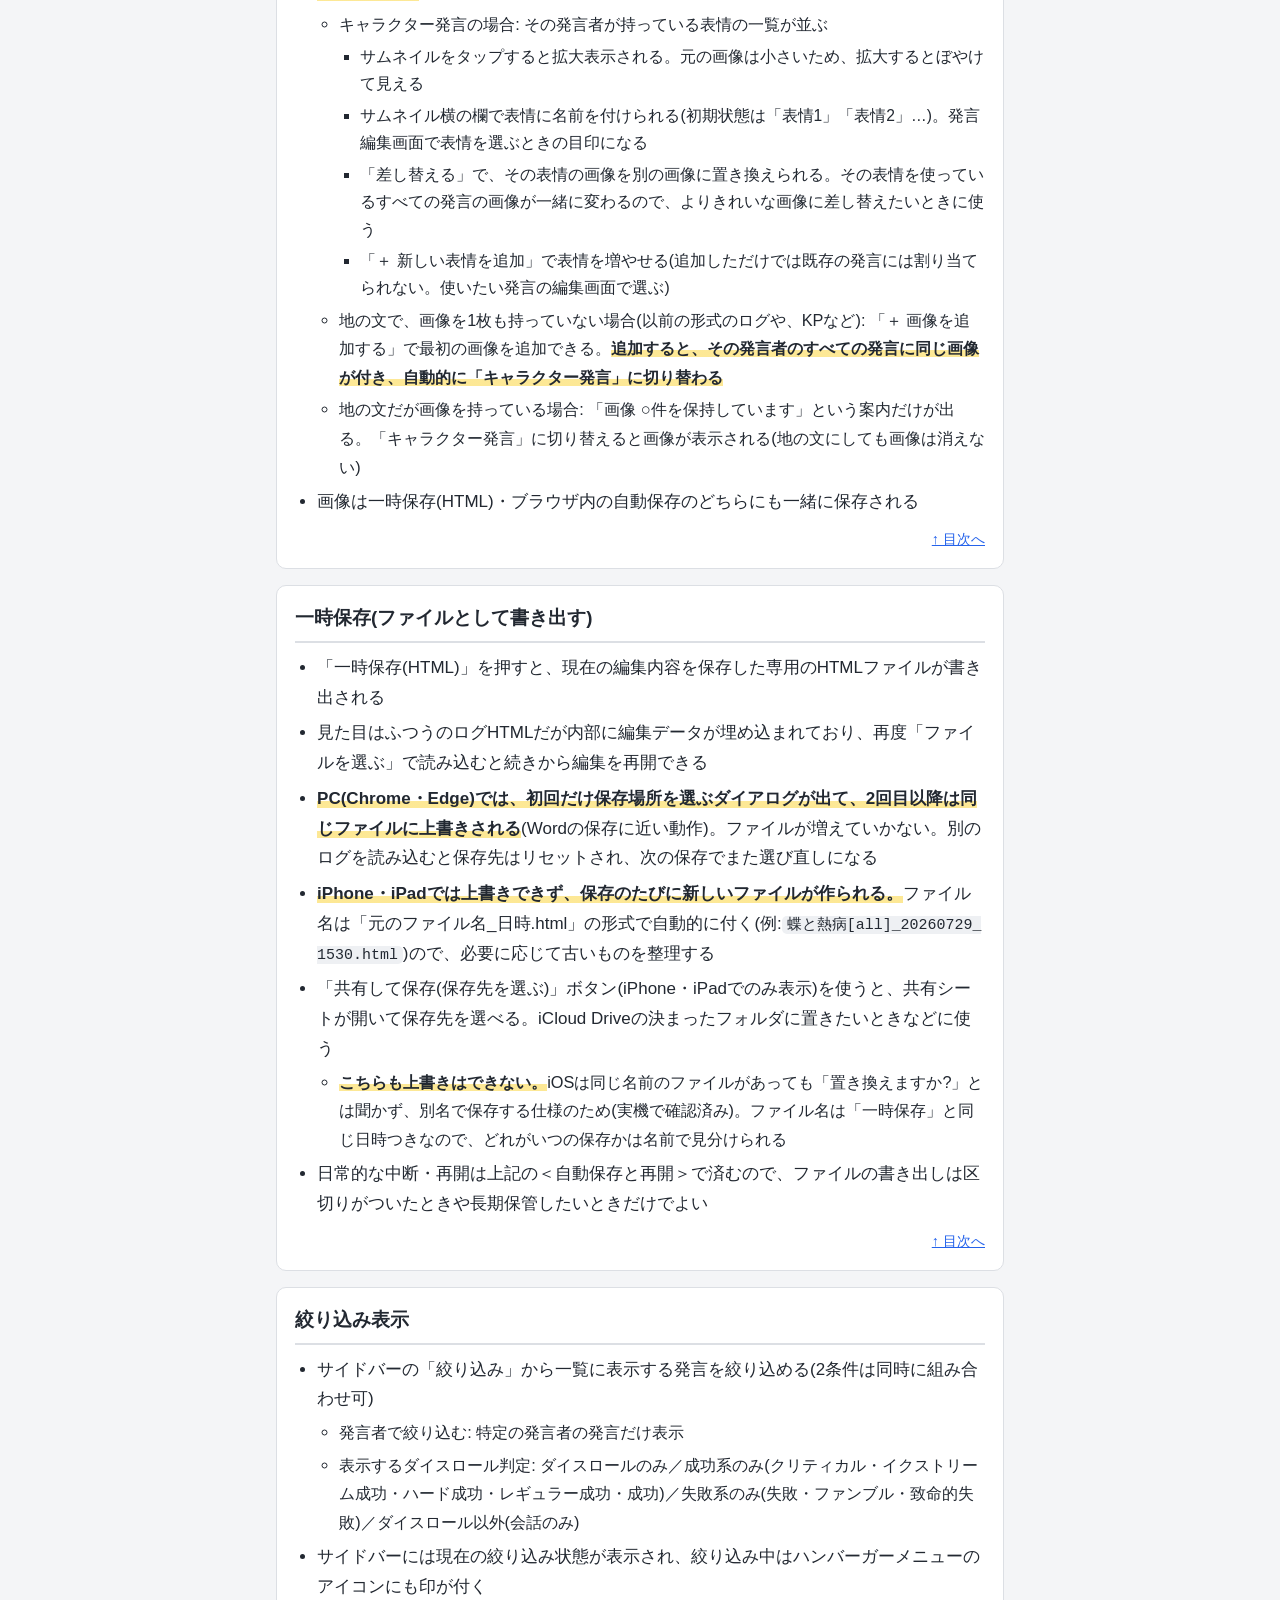
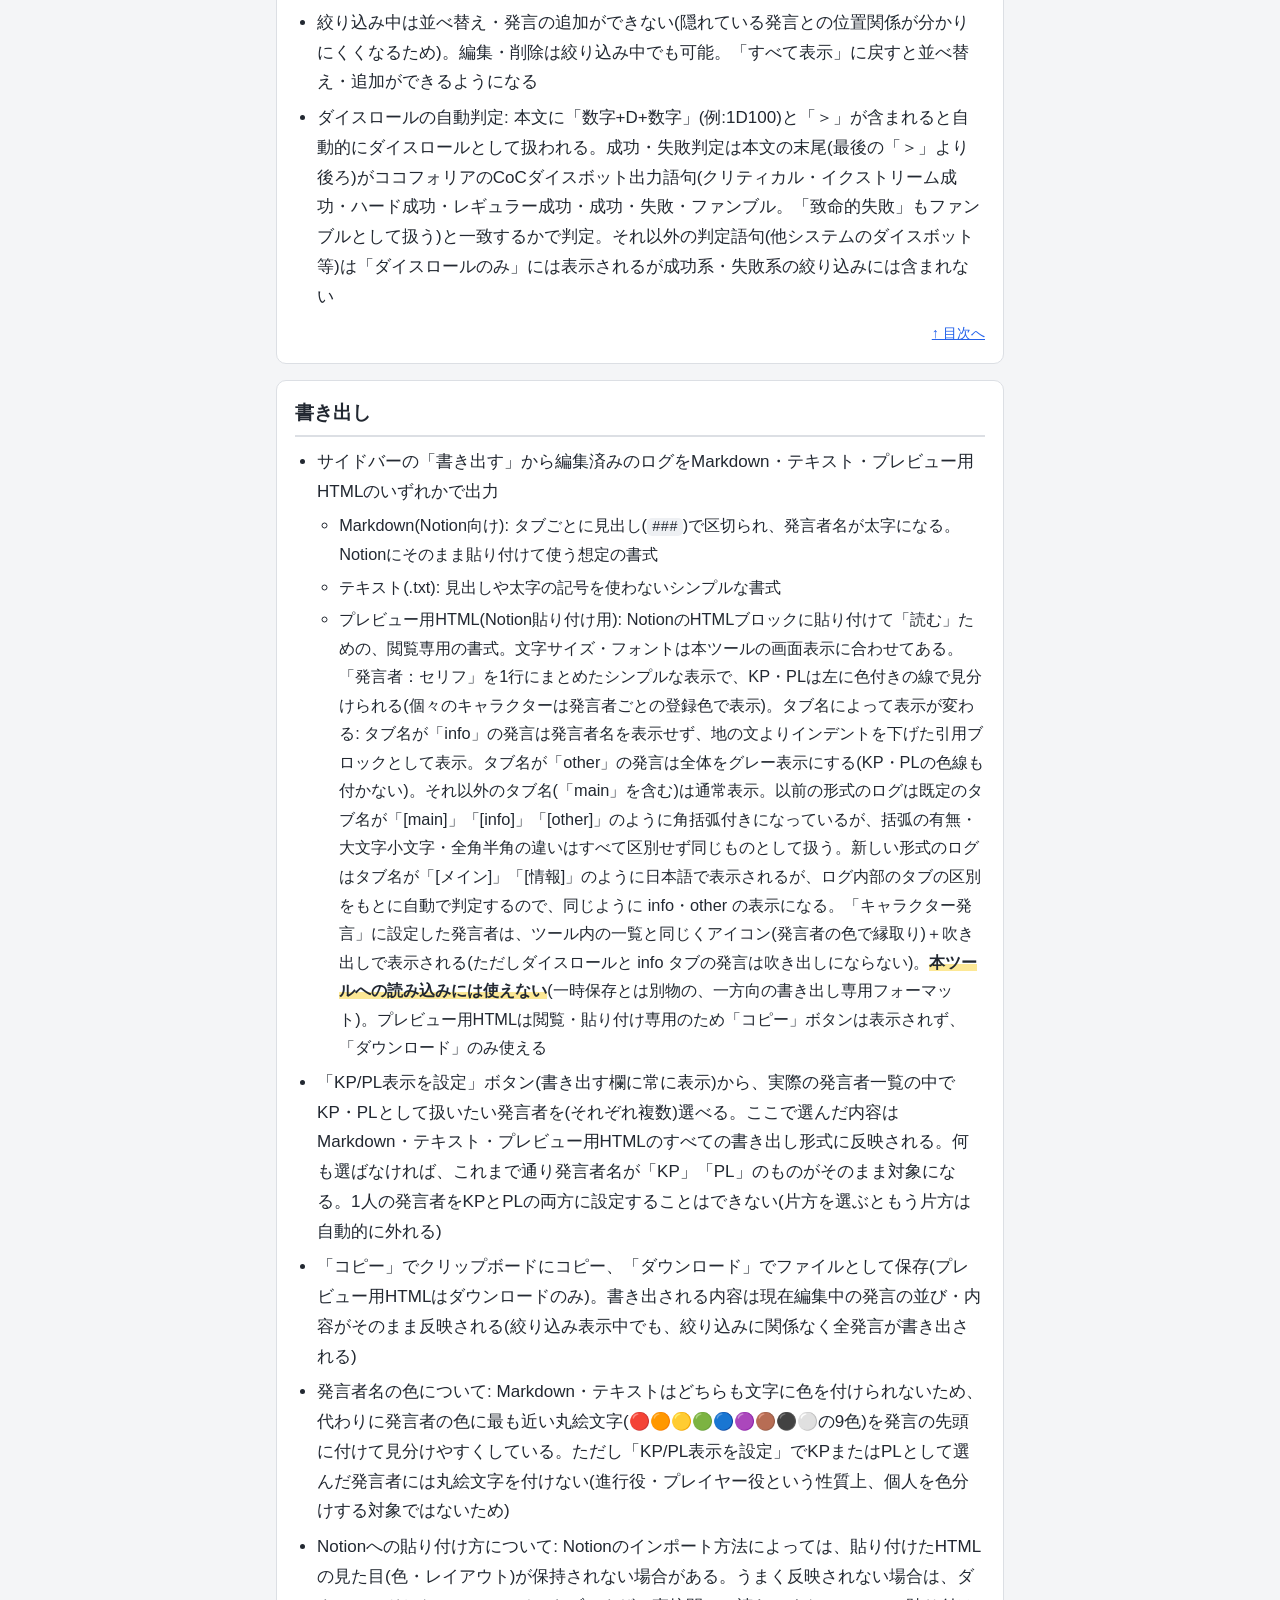
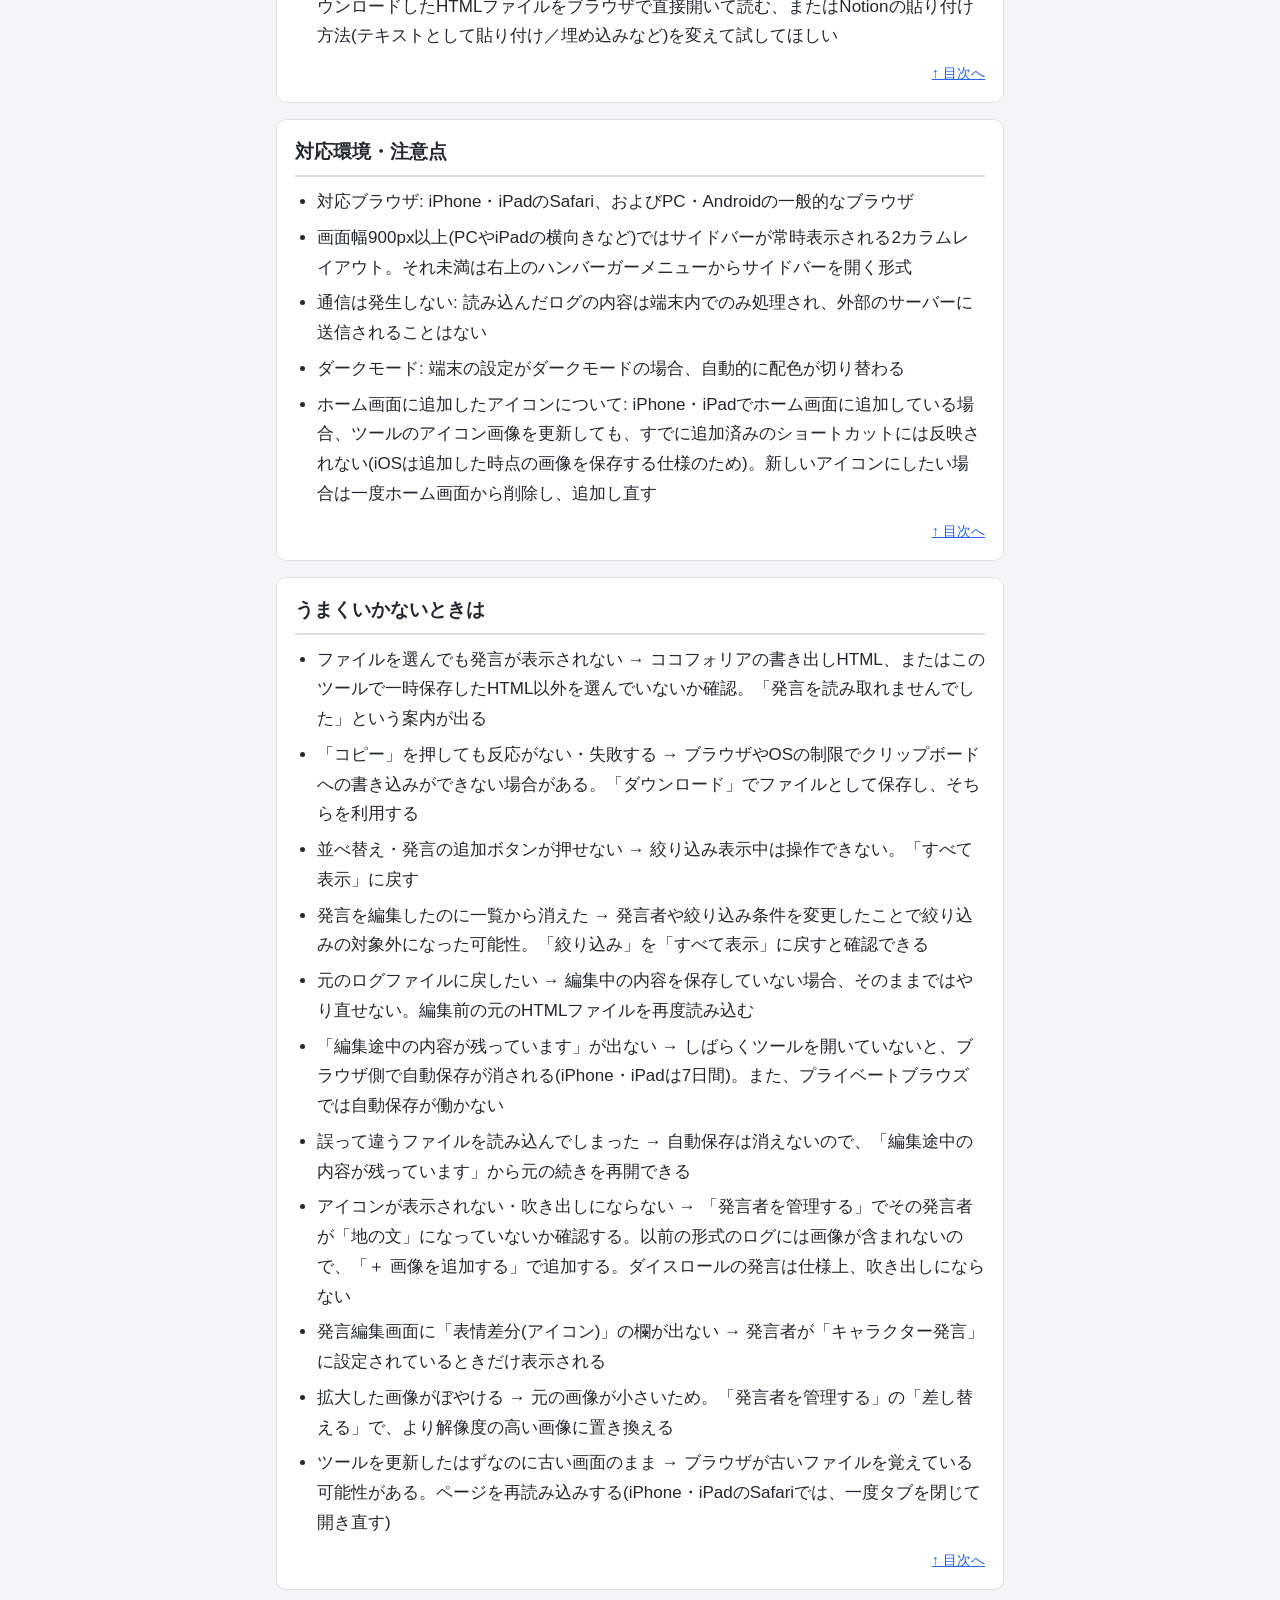
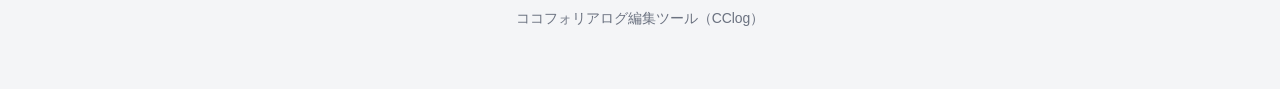
==== commit 17196bef: "メニューの「別のファイルを読み込む」から直接ファイル選択を開き、自動保存の履歴もメニューに表示 - 読み込み後はページ先頭の読み込みパネルを再表示しない（誤って押すと消せなかったため） - ハンバーガ" ====
--- a/manual.html
+++ b/manual.html
@@ -100,8 +100,8 @@
   </nav>
 
   <div class="card-list"><section class="card sec" id="sec-1"><h2>基本の流れ</h2><ul><li>①ココフォリアのセッションからHTMLを書き出す</li><li>②このツールを開き「ファイルを選ぶ」でそのHTMLを読み込む</li><li>③発言を確認しながら必要に応じて並べ替え・削除・追加編集</li><li>④編集が終わったらサイドバーの「書き出す」からMarkdown・テキスト・プレビュー用HTMLのいずれかをコピー(プレビュー用HTMLはダウンロードのみ)してNotionなどに取り込む</li><li>途中で中断しても、編集内容は自動保存されるので次回そのまま再開できる(下記＜自動保存と再開＞参照)</li><li>長期保管したいときや、別の端末で続きをやりたいときは「一時保存(HTML)」でこのツール専用の保存ファイルを作っておける(下記＜一時保存＞参照)</li></ul><a class="to-top" href="#top">↑ 目次へ</a></section>
-<section class="card sec" id="sec-2"><h2>ログを読み込む</h2><ul><li>画面上部の「ファイルを選ぶ」から次のいずれかを選ぶ<ul><li>ココフォリアがセッション画面から書き出したHTML</li><li>このツールで「一時保存」して作ったHTML(続きの編集用)</li></ul></li><li>ココフォリアの書き出しHTMLには、新しい形式(アイコン画像入り)と以前の形式がある。<strong>新しい形式・以前の形式のどちらのログも、自動で判別して読み込める</strong>(どちらかを選ぶ操作は不要)<ul><li>新しい形式のログには、キャラクターの表情差分画像(アイコン)が含まれている。読み込むと画像も一緒に取り込まれ、発言ごとにアイコンが表示される(下記＜発言の表示のされ方＞参照)</li><li>以前の形式のログには画像が含まれていないため、アイコンは表示されない(あとから「発言者を管理する」で画像を追加することはできる)</li></ul></li><li>読み込みが終わると発言が一覧に並ぶ。ページ先頭の読み込みパネルは自動で隠れる。読み込み中のファイル名と発言件数は、ハンバーガーメニュー(サイドバー)の「ファイル」欄に表示される。別のファイルに読み込み直したいときは、同じ欄の「別のファイルを読み込む」を押すと、ページ先頭に読み込みパネルが再表示されるので、そこから選び直せる</li><li>ログ以外のHTMLを選んでしまった場合は「発言を読み取れませんでした」という案内が表示され、読み込みパネルは畳まれずそのまま残る。ファイルを選び直す</li></ul><a class="to-top" href="#top">↑ 目次へ</a></section>
-<section class="card sec" id="sec-3"><h2>自動保存と再開</h2><ul><li>編集するたびに、内容がブラウザ内に自動保存される(端末の外には出ない)。次にツールを開くと読み込み画面に「編集途中の内容が残っています」という一覧が出て、「再開」を押せば続きから編集できる</li><li><strong>シナリオごとに枠が分かれており、最新5件まで残る。</strong>別のシナリオのログを読み込んでも、前のシナリオの編集内容は消えない<ul><li>同じシナリオを編集し直した場合は同じ枠が上書きされるので、件数は増えない</li><li>6件目を読み込むと、一番古いものだけが自動的に押し出される</li></ul></li><li>読み込み後にパネルが隠れても、ハンバーガーメニューの「別のファイルを読み込む」を押せば一覧が再表示され、そこから別のシナリオへ切り替えられる。いま開いているログは一覧には出ない</li><li>いらなくなった記録は各行の「破棄」で消せる(確認ダイアログあり)</li><li><strong>注意: これは作業中断の保険であって、保管場所ではない</strong><ul><li>iPhone・iPadのSafariは、7日間サイトを開かないと自動保存を消す仕様がある</li><li>保存できる容量にも上限があり(iPhoneでおよそ5MB)、大きなログを何本も抱えると古いものから自動的に手放される。表情差分画像を含むログは、画像のぶんだけ容量が大きくなる</li><li>長期保管したいときは「一時保存(HTML)」でファイルとして書き出しておく</li></ul></li></ul><a class="to-top" href="#top">↑ 目次へ</a></section>
+<section class="card sec" id="sec-2"><h2>ログを読み込む</h2><ul><li>画面上部の「ファイルを選ぶ」から次のいずれかを選ぶ<ul><li>ココフォリアがセッション画面から書き出したHTML</li><li>このツールで「一時保存」して作ったHTML(続きの編集用)</li></ul></li><li>ココフォリアの書き出しHTMLには、新しい形式(アイコン画像入り)と以前の形式がある。<strong>新しい形式・以前の形式のどちらのログも、自動で判別して読み込める</strong>(どちらかを選ぶ操作は不要)<ul><li>新しい形式のログには、キャラクターの表情差分画像(アイコン)が含まれている。読み込むと画像も一緒に取り込まれ、発言ごとにアイコンが表示される(下記＜発言の表示のされ方＞参照)</li><li>以前の形式のログには画像が含まれていないため、アイコンは表示されない(あとから「発言者を管理する」で画像を追加することはできる)</li></ul></li><li>読み込みが終わると発言が一覧に並ぶ。ページ先頭の読み込みパネルは自動で隠れる。読み込み中のファイル名と発言件数は、ハンバーガーメニュー(サイドバー)の「ファイル」欄に表示される。別のファイルに読み込み直したいときは、同じ欄の「別のファイルを読み込む」を押すと、すぐにファイル選択の画面が開く(ページ先頭の読み込みパネルは再表示されない)</li><li>ログ以外のHTMLを選んでしまった場合は「発言を読み取れませんでした」という案内が表示され、読み込みパネルは畳まれずそのまま残る。ファイルを選び直す</li></ul><a class="to-top" href="#top">↑ 目次へ</a></section>
+<section class="card sec" id="sec-3"><h2>自動保存と再開</h2><ul><li>編集するたびに、内容がブラウザ内に自動保存される(端末の外には出ない)。次にツールを開くと読み込み画面に「編集途中の内容が残っています」という一覧が出て、「再開」を押せば続きから編集できる</li><li><strong>シナリオごとに枠が分かれており、最新5件まで残る。</strong>別のシナリオのログを読み込んでも、前のシナリオの編集内容は消えない<ul><li>同じシナリオを編集し直した場合は同じ枠が上書きされるので、件数は増えない</li><li>6件目を読み込むと、一番古いものだけが自動的に押し出される</li></ul></li><li>読み込み後は、同じ一覧がハンバーガーメニューの「ファイル」欄(「別のファイルを読み込む」の下)に表示され、そこから「再開」で別のシナリオへ切り替えたり、「破棄」で消したりできる。いま開いているログは一覧には出ない。メニューから読み込み・再開すると、メニューは自動で閉じる</li><li>いらなくなった記録は各行の「破棄」で消せる(確認ダイアログあり)</li><li><strong>注意: これは作業中断の保険であって、保管場所ではない</strong><ul><li>iPhone・iPadのSafariは、7日間サイトを開かないと自動保存を消す仕様がある</li><li>保存できる容量にも上限があり(iPhoneでおよそ5MB)、大きなログを何本も抱えると古いものから自動的に手放される。表情差分画像を含むログは、画像のぶんだけ容量が大きくなる</li><li>長期保管したいときは「一時保存(HTML)」でファイルとして書き出しておく</li></ul></li></ul><a class="to-top" href="#top">↑ 目次へ</a></section>
 <section class="card sec" id="sec-4"><h2>発言の表示のされ方</h2><ul><li>発言カードには、通し番号・タブ名・(ダイスロールなら)「🎲 ダイスロール」の印が表示され、左端が発言者の色で縁取られる</li><li>発言者ごとに、表示方法が次の2種類に分かれる(サイドバーの「発言者を管理する」で切り替え可能)<ul><li><strong>キャラクター発言</strong>: 表情差分画像(アイコン)から吹き出しが出る表示。アイコンは発言者の色で縁取られる</li><li><strong>地の文</strong>: アイコンを使わない、従来どおりの「発言者：本文」の表示</li></ul></li><li>読み込んだ直後は、ログの中で一度でも画像付きで発言している発言者は「キャラクター発言」、一度も画像を使っていない発言者(KPなど)は「地の文」に自動で振り分けられる</li><li><strong>ダイスロールの発言は、キャラクター発言の発言者であっても吹き出しにせず、常に地の文と同じ見た目で表示される</strong>(一覧・プレビュー用HTMLとも共通)</li><li>ダイスロールの判定結果(本文末尾の最後の「＞」より後ろの語句)は、成功度合いに応じて色付きで強調表示される(一覧・プレビュー用HTMLとも共通)。極端な結果ほど目立つようにしてある<ul><li>クリティカル: オレンジ地に白文字(最も目立つ)</li><li>イクストリーム成功: 薄い青の地に青の太字</li><li>ハード成功: 青の太字</li><li>レギュラー成功・成功: 青の文字</li><li>失敗: 赤みのある文字</li><li>ファンブル・致命的失敗: 赤地に白文字(最も目立つ)</li><li>本文を手で書き換えて末尾が判定語句でなくなった場合は強調されない</li></ul></li><li>ココフォリアのシステムメッセージ(SAN値の変化通知やHP・MPの増減など、発言者のいないもの)は、発言者名のない専用の見た目(四角い枠で囲まれた表示)で表示される</li></ul><a class="to-top" href="#top">↑ 目次へ</a></section>
 <section class="card sec" id="sec-5"><h2>発言の編集</h2><ul><li>発言カードを1回タップ(クリック)すると選択され、画面下部に操作バーが出る。もう一度タップすると選択解除<ul><li>操作バーのボタン:「↑上へ／↓下へ」(選択中の発言を1つ上下に移動)、「編集」(内容を編集)、「削除」(確認ダイアログあり)、「＋この下に発言を追加」(すぐ下に新しい発言を挿入)</li><li>操作バー右上の「▾」で操作ボタンだけ折りたたみ可能(ファイル名や選択中の表示は残る)。「&#215;」で選択解除</li></ul></li><li>発言カードを素早く2回タップ(ダブルクリック)すると、選択操作を挟まずそのまま編集画面が開く。保存・キャンセルは通常の編集画面と同じ</li><li>「編集」「＋この下に発言を追加」で開く画面で設定できるもの<ul><li>タブ: ココフォリアの発言タブ(例:[main])。既存から選ぶか「＋新しいタブを追加する」で新規作成</li><li>発言者: 既存から選ぶか「＋新しい発言者を登録する」で新規登録(新規登録時は色も設定)</li><li>本文: 発言のテキスト</li><li>ダイスロールとして扱う: チェックすると書き出し時にダイスロールとして扱われ、絞り込み・成功失敗判定の対象になる。新規追加時は本文の内容から自動でオン/オフが切り替わるが手動でも変更可</li><li>発言者の色: あらかじめ用意された色見本(スウォッチ)から選ぶか、「カラーコード」欄に<code>#03a9f4</code>のような16進数を直接入力</li><li>表情差分(アイコン): 選んだ発言者が「キャラクター発言」のときだけ表示される欄。その発言者が持っている表情の中から、この発言に使う画像を選ぶ(「画像なし」も選べる)。「＋ 新しい画像を追加」で端末内の画像を読み込み、その発言者の表情として追加したうえでこの発言に使うこともできる</li></ul></li><li>サイドバーの「本文が空の発言をまとめて削除」で、ココフォリアのシステムメッセージなど本文が空の発言をまとめて削除できる(実行前に件数確認ダイアログあり)</li></ul><a class="to-top" href="#top">↑ 目次へ</a></section>
 <section class="card sec" id="sec-6"><h2>発言者を管理する(色・表示方法・画像)</h2><ul><li>サイドバーの「発言者を管理する(色・表示方法・画像)」を押すと、ログに登場する発言者の一覧が開く。発言者ごとに次の3つをまとめて設定できる(以前の「発言者の色を管理する」から名前が変わり、機能が増えた)</li><li><strong>色</strong>: 「色を変更」を押すと色見本とカラーコード欄が出る。色を変えると、その発言者のすべての発言の色が一括で変わる</li><li><strong>表示方法</strong>: 「🗨️ キャラクター発言」「地の文」のボタンで切り替える(違いは上記＜発言の表示のされ方＞参照)</li><li><strong>表情差分画像</strong>: 表示方法によって、画像まわりの表示が変わる<ul><li>キャラクター発言の場合: その発言者が持っている表情の一覧が並ぶ<ul><li>サムネイルをタップすると拡大表示される。元の画像は小さいため、拡大するとぼやけて見える</li><li>サムネイル横の欄で表情に名前を付けられる(初期状態は「表情1」「表情2」…)。発言編集画面で表情を選ぶときの目印になる</li><li>「差し替える」で、その表情の画像を別の画像に置き換えられる。その表情を使っているすべての発言の画像が一緒に変わるので、よりきれいな画像に差し替えたいときに使う</li><li>「＋ 新しい表情を追加」で表情を増やせる(追加しただけでは既存の発言には割り当てられない。使いたい発言の編集画面で選ぶ)</li></ul></li><li>地の文で、画像を1枚も持っていない場合(以前の形式のログや、KPなど): 「＋ 画像を追加する」で最初の画像を追加できる。<strong>追加すると、その発言者のすべての発言に同じ画像が付き、自動的に「キャラクター発言」に切り替わる</strong></li><li>地の文だが画像を持っている場合: 「画像 ○件を保持しています」という案内だけが出る。「キャラクター発言」に切り替えると画像が表示される(地の文にしても画像は消えない)</li></ul></li><li>画像は一時保存(HTML)・ブラウザ内の自動保存のどちらにも一緒に保存される</li></ul><a class="to-top" href="#top">↑ 目次へ</a></section>
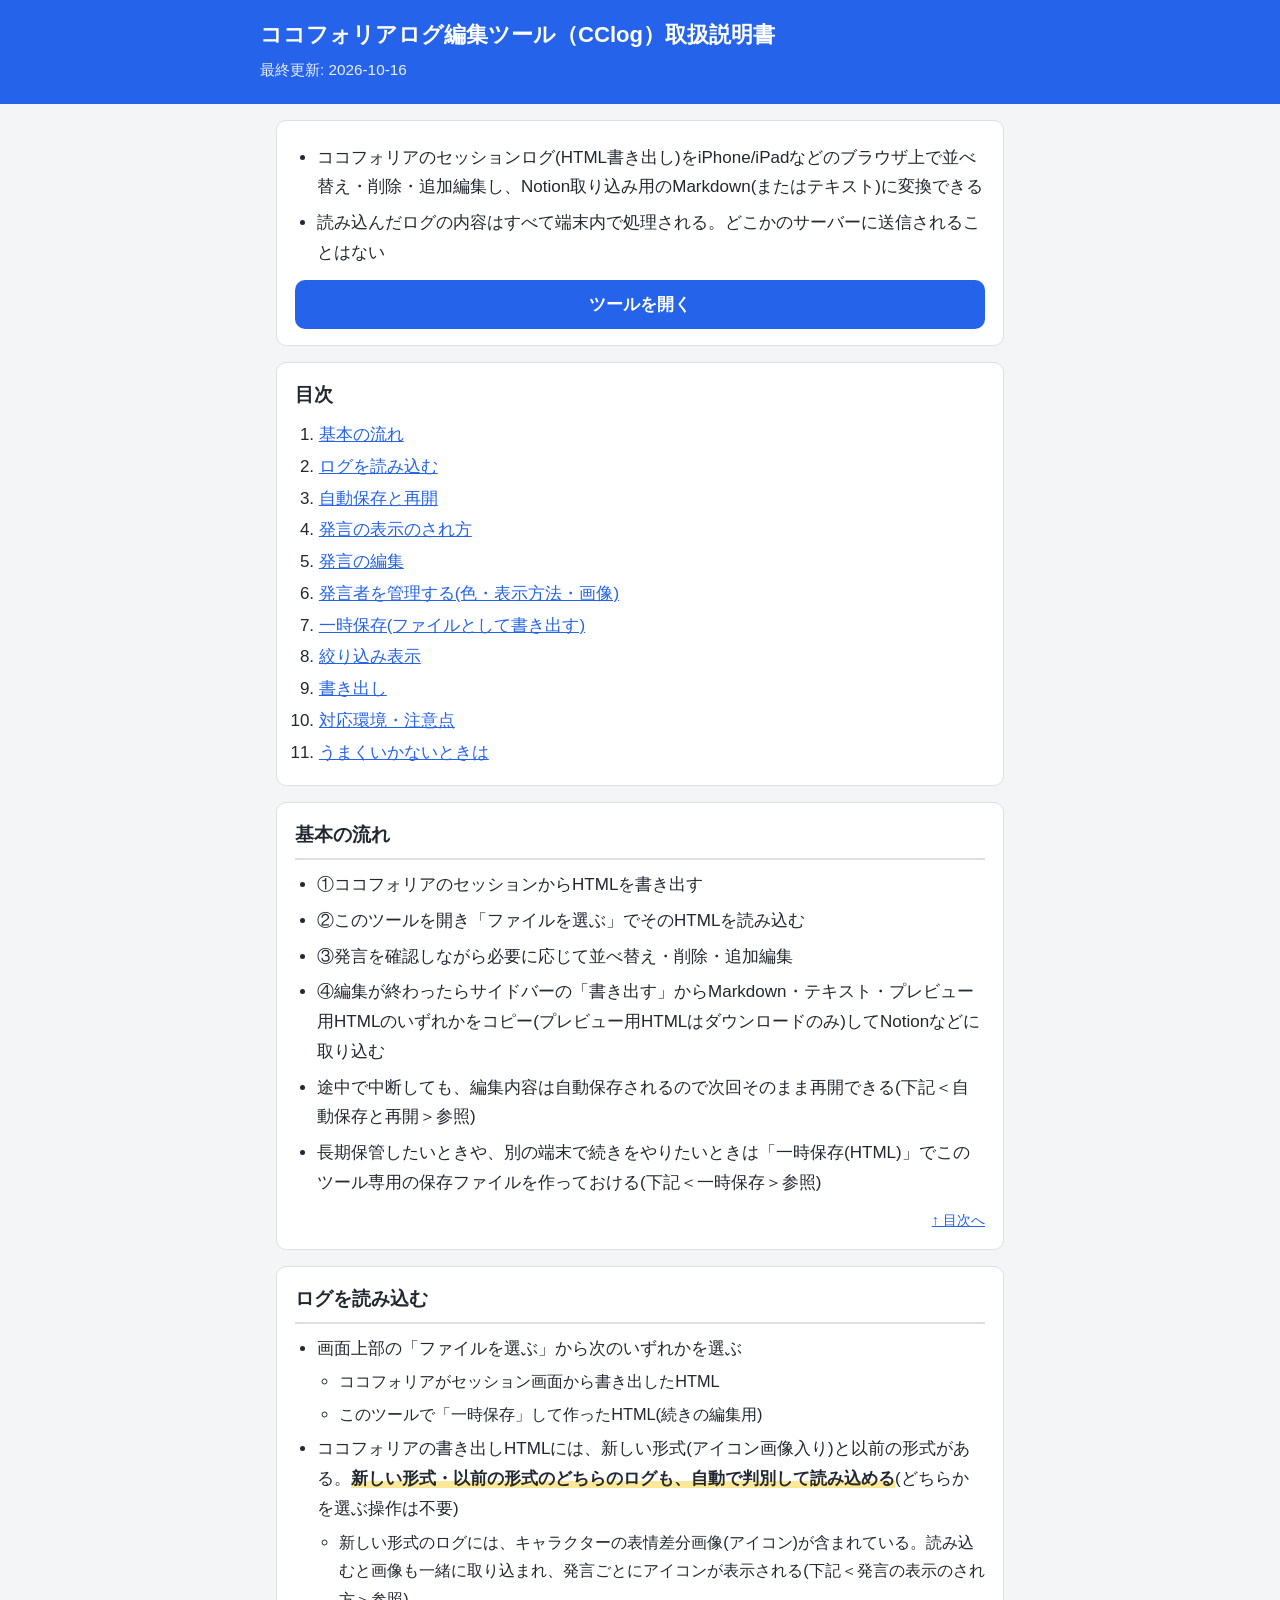
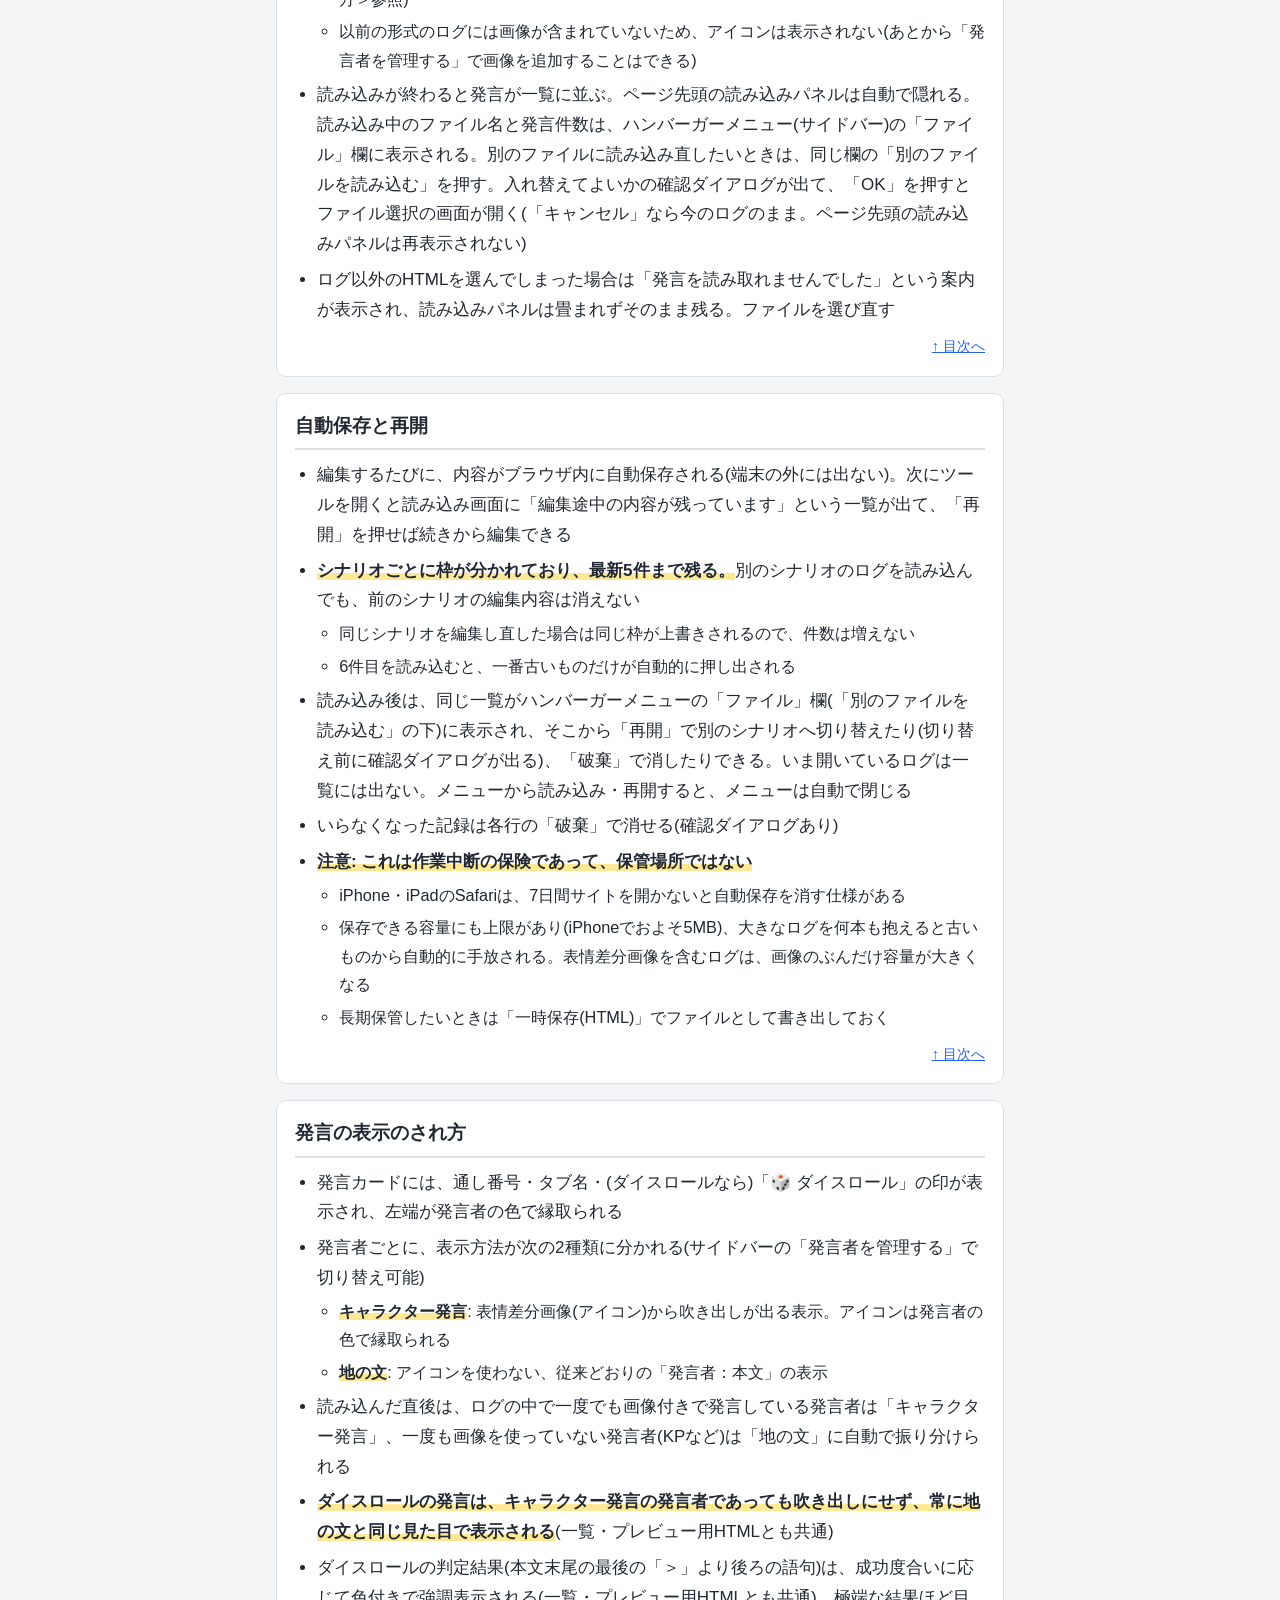
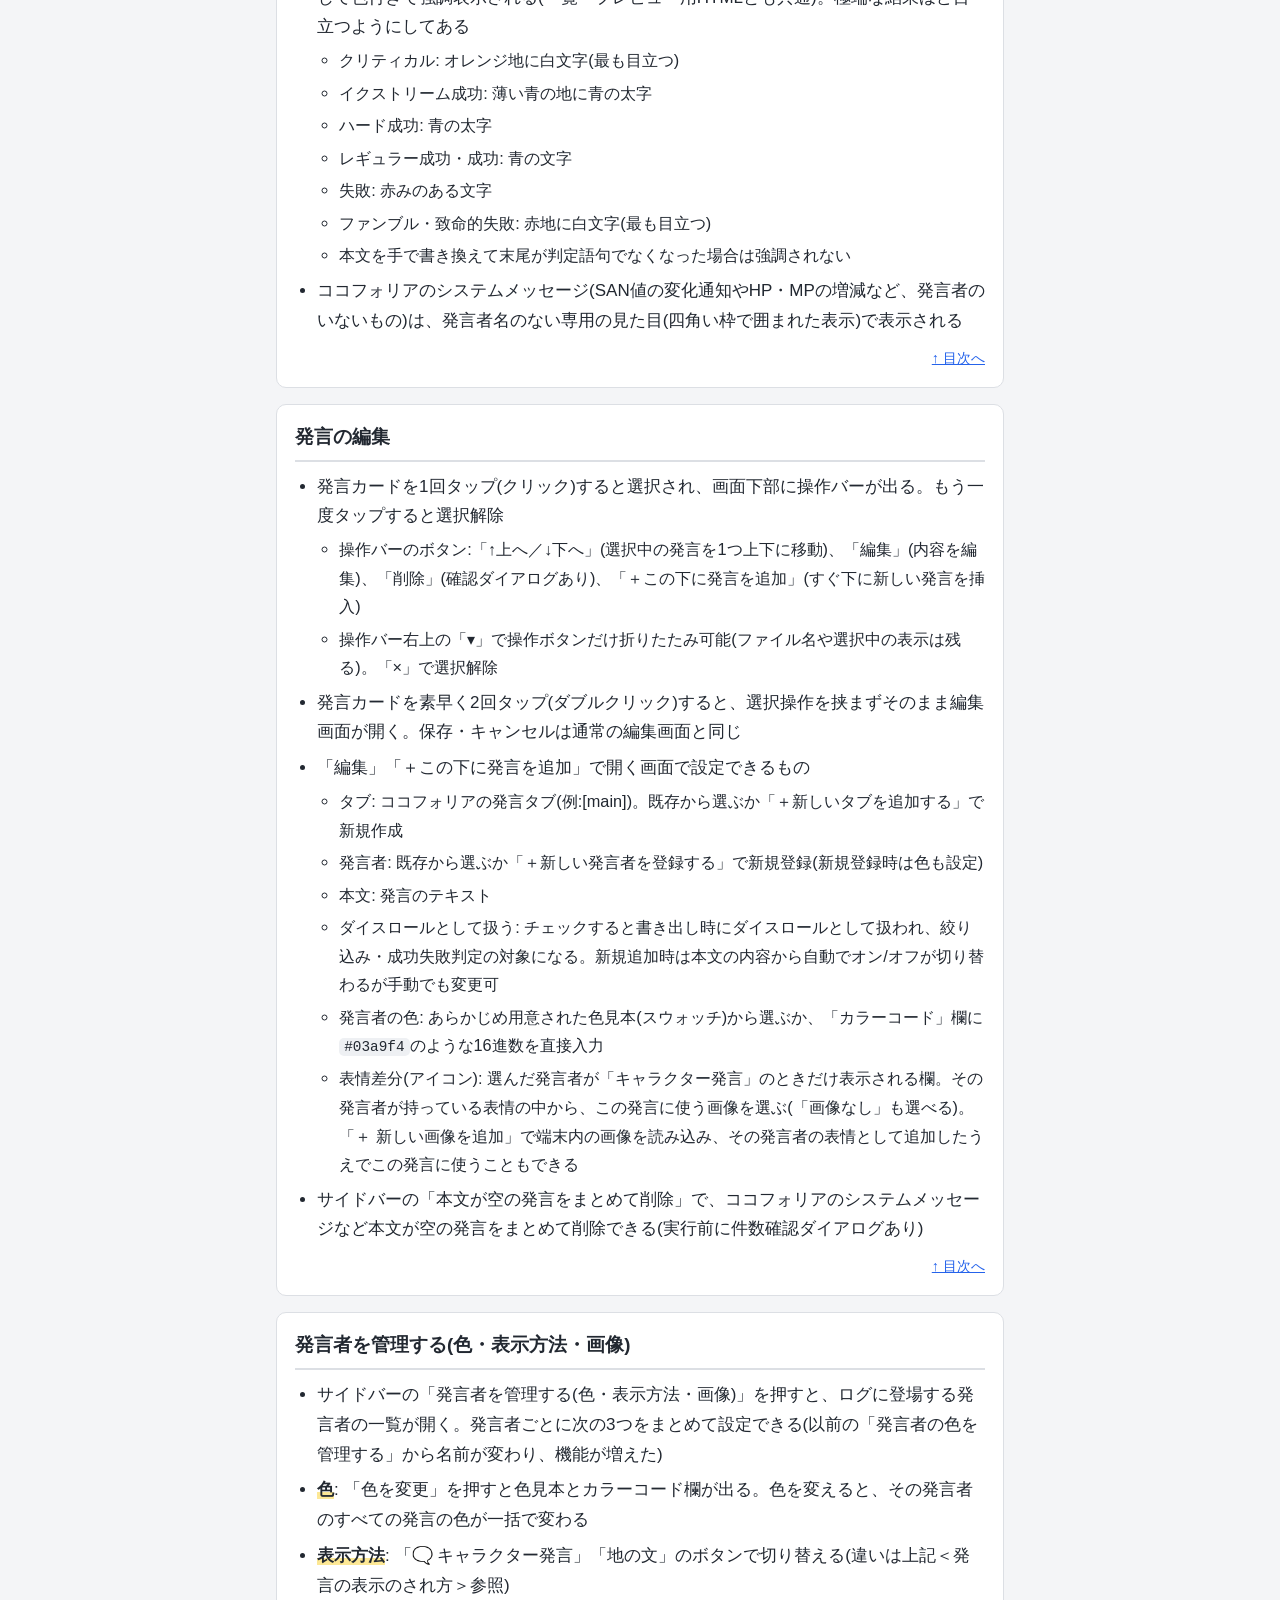
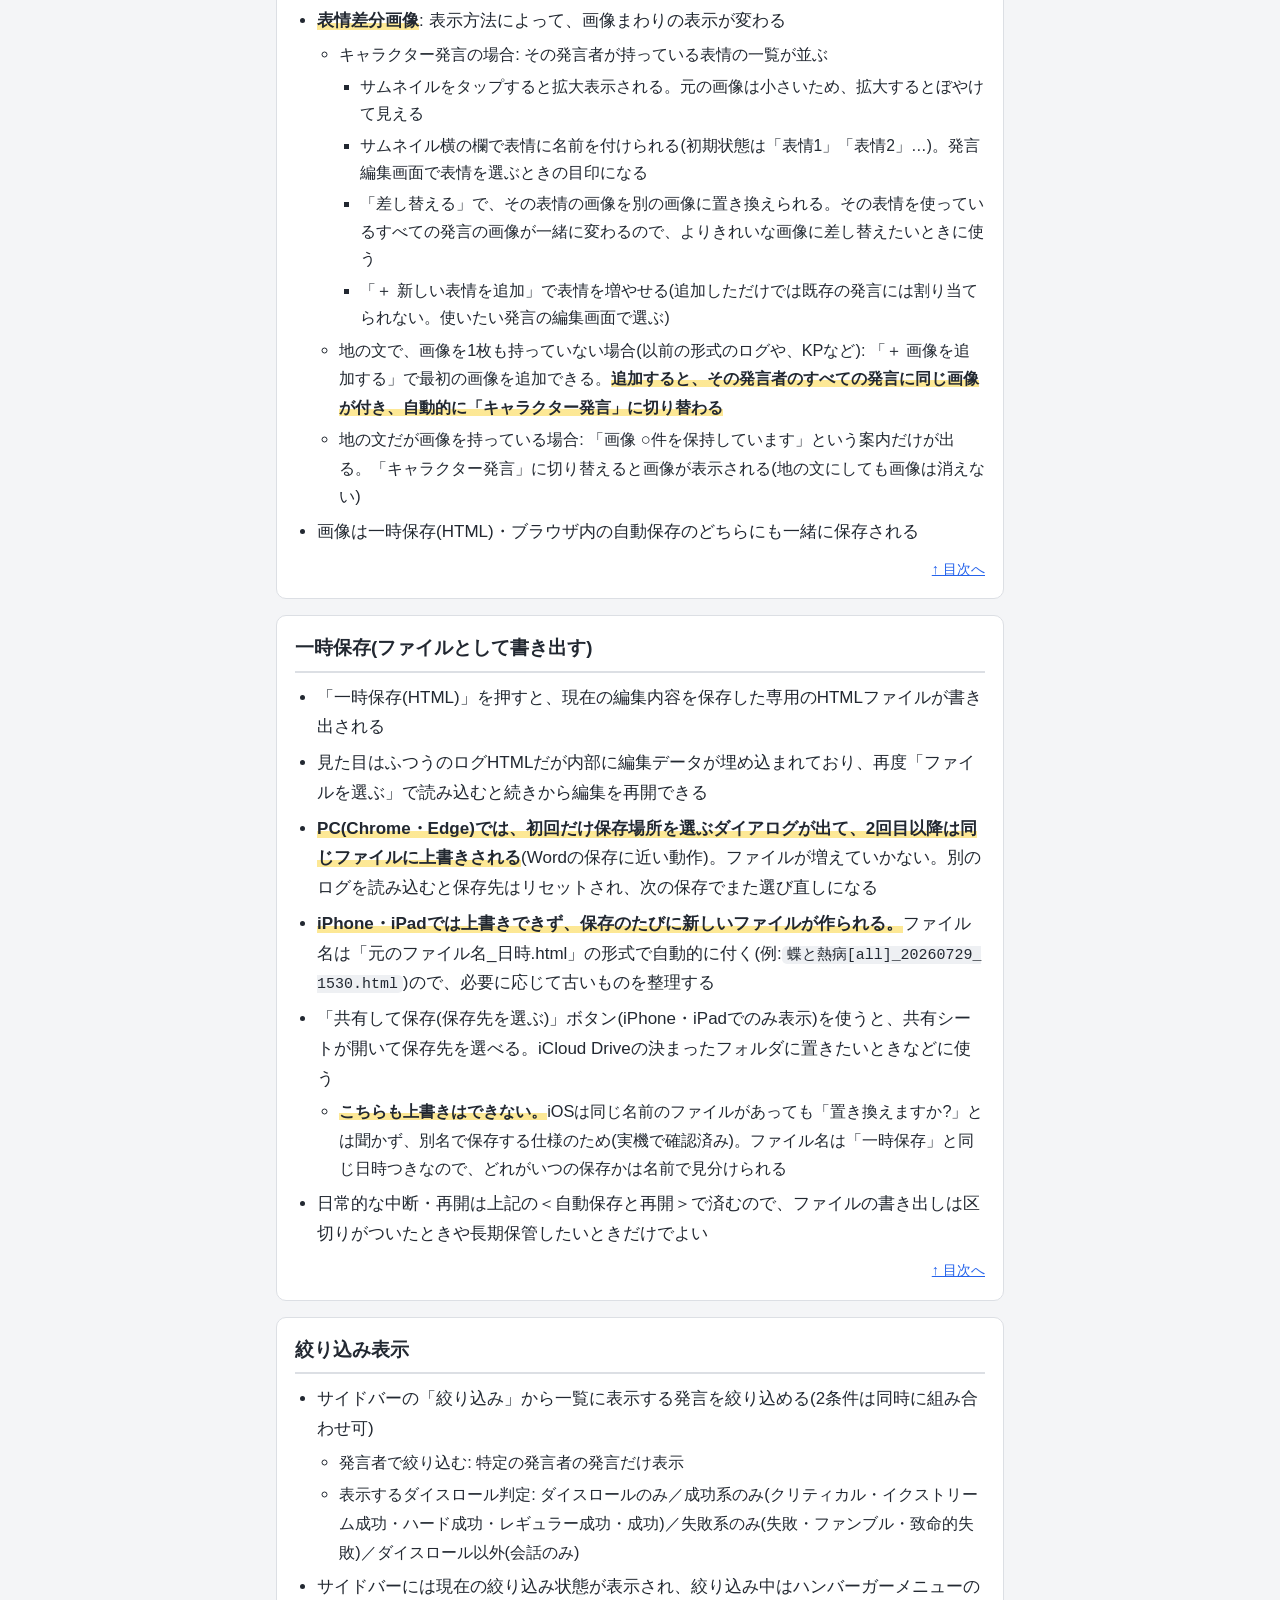
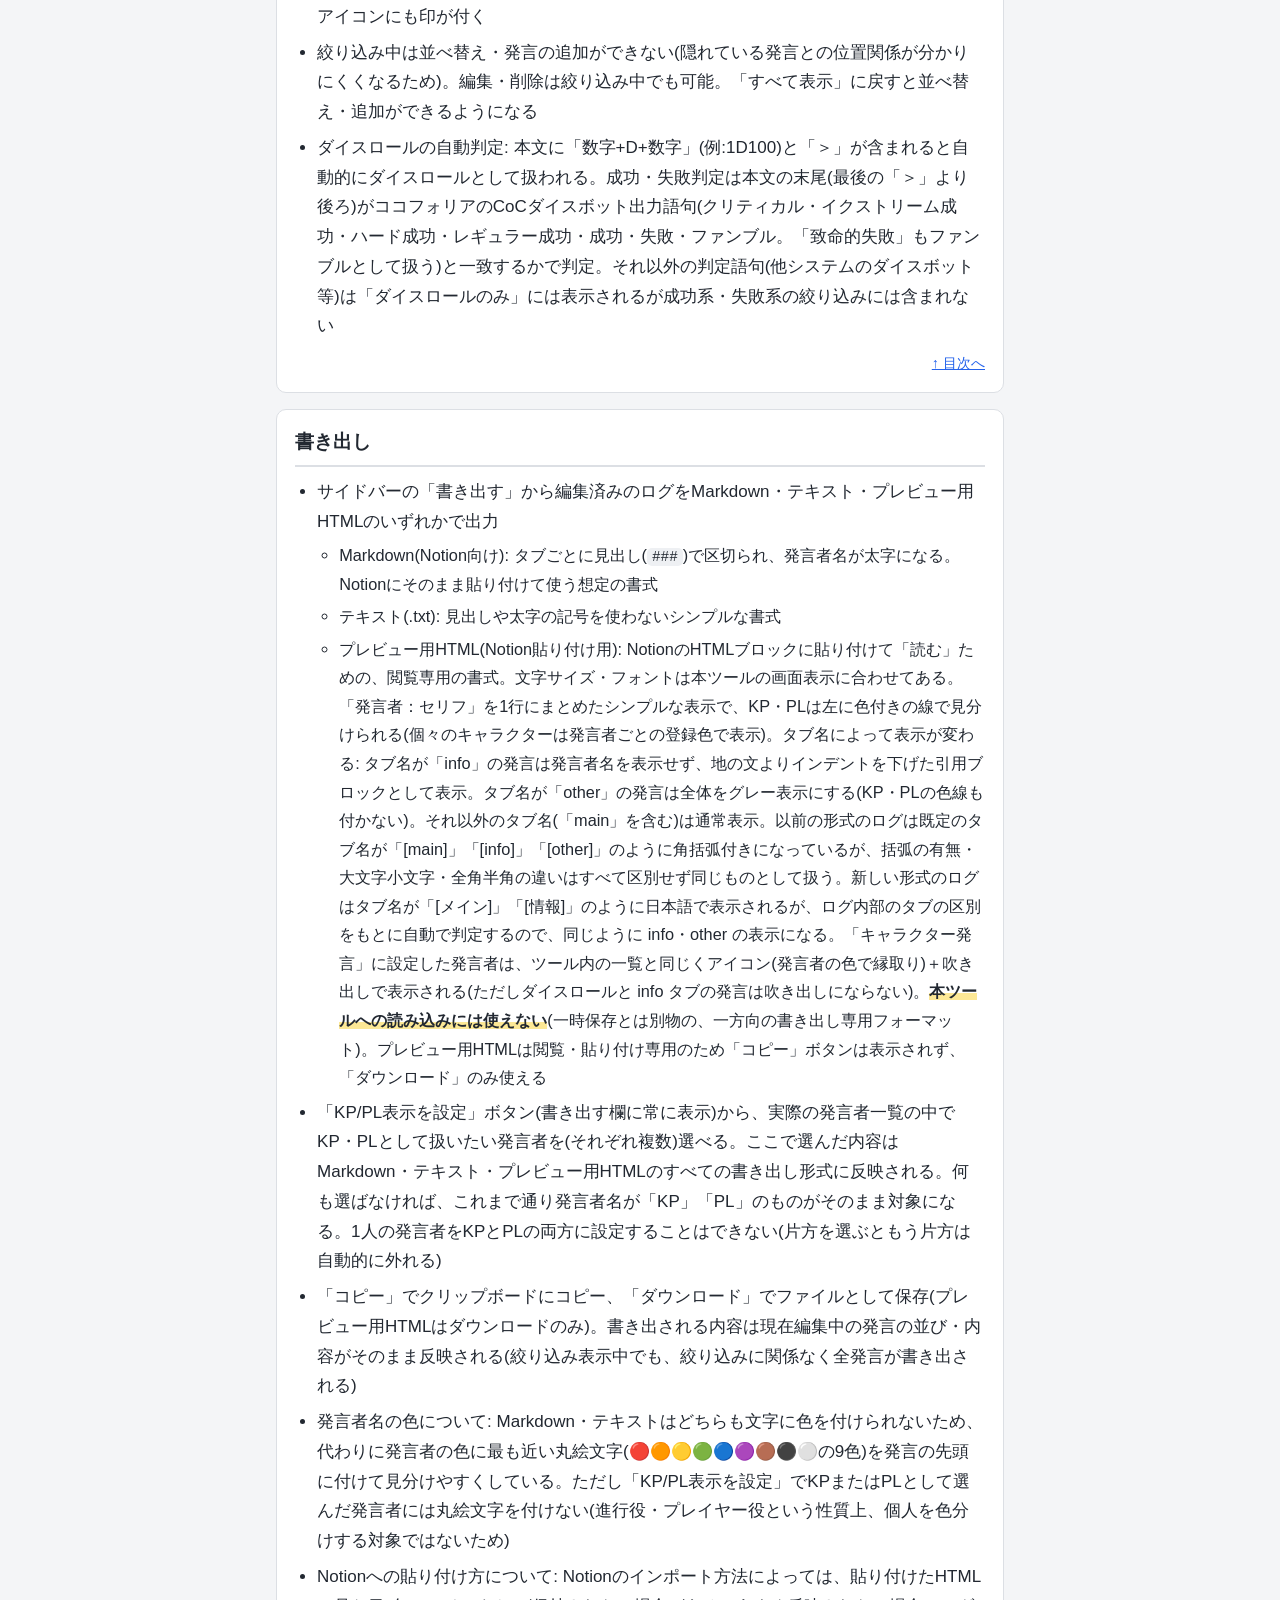
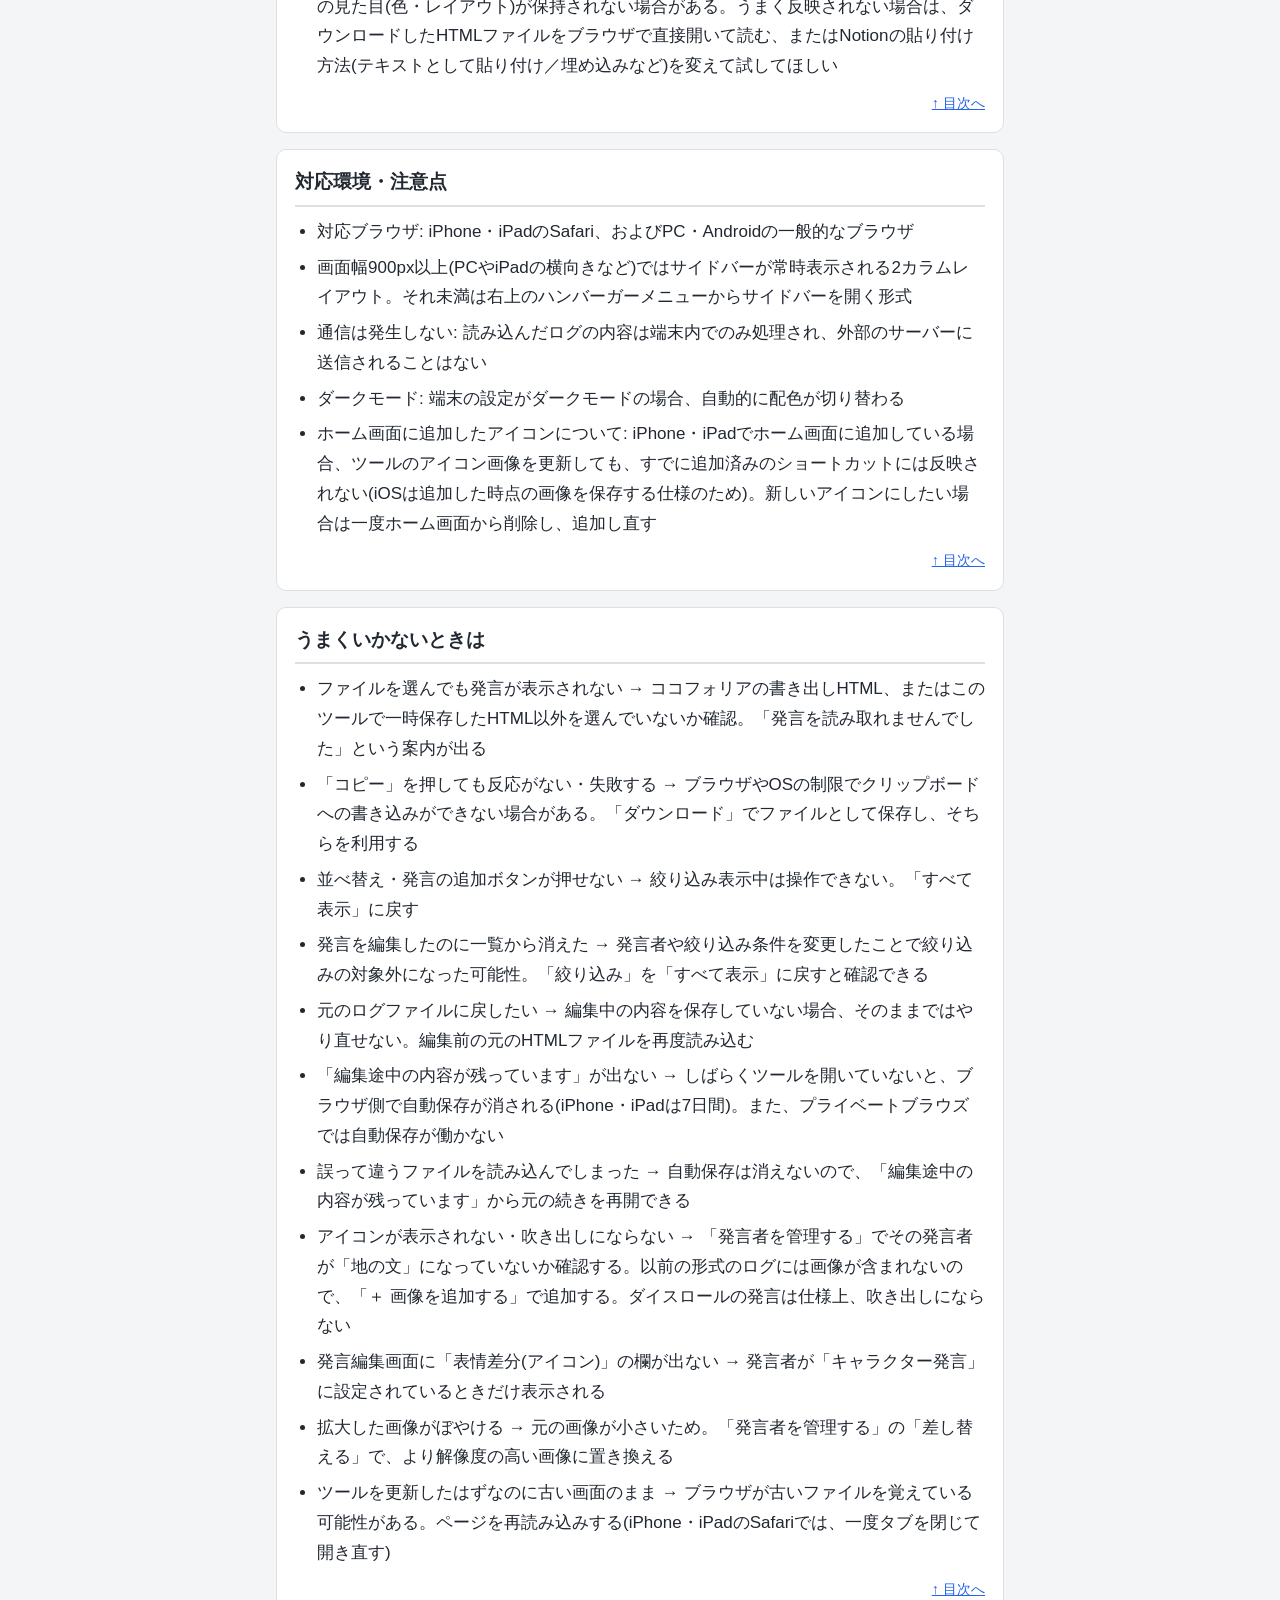
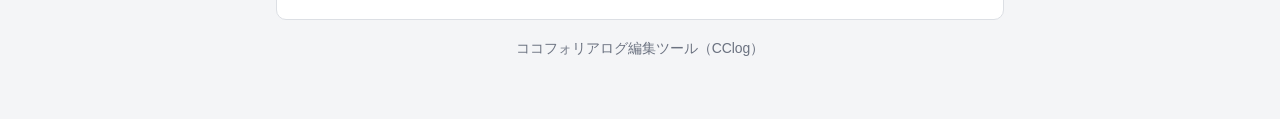
==== commit 23a4bb35: "メニューからログを入れ替える前に確認ダイアログを表示 - 「別のファイルを読み込む」とメニュー内の履歴の「再開」で、入れ替え前に確認する - 確認前に自動保存待ちの編集内容を書き込み、入れ替えで失われ" ====
--- a/manual.html
+++ b/manual.html
@@ -100,8 +100,8 @@
   </nav>
 
   <div class="card-list"><section class="card sec" id="sec-1"><h2>基本の流れ</h2><ul><li>①ココフォリアのセッションからHTMLを書き出す</li><li>②このツールを開き「ファイルを選ぶ」でそのHTMLを読み込む</li><li>③発言を確認しながら必要に応じて並べ替え・削除・追加編集</li><li>④編集が終わったらサイドバーの「書き出す」からMarkdown・テキスト・プレビュー用HTMLのいずれかをコピー(プレビュー用HTMLはダウンロードのみ)してNotionなどに取り込む</li><li>途中で中断しても、編集内容は自動保存されるので次回そのまま再開できる(下記＜自動保存と再開＞参照)</li><li>長期保管したいときや、別の端末で続きをやりたいときは「一時保存(HTML)」でこのツール専用の保存ファイルを作っておける(下記＜一時保存＞参照)</li></ul><a class="to-top" href="#top">↑ 目次へ</a></section>
-<section class="card sec" id="sec-2"><h2>ログを読み込む</h2><ul><li>画面上部の「ファイルを選ぶ」から次のいずれかを選ぶ<ul><li>ココフォリアがセッション画面から書き出したHTML</li><li>このツールで「一時保存」して作ったHTML(続きの編集用)</li></ul></li><li>ココフォリアの書き出しHTMLには、新しい形式(アイコン画像入り)と以前の形式がある。<strong>新しい形式・以前の形式のどちらのログも、自動で判別して読み込める</strong>(どちらかを選ぶ操作は不要)<ul><li>新しい形式のログには、キャラクターの表情差分画像(アイコン)が含まれている。読み込むと画像も一緒に取り込まれ、発言ごとにアイコンが表示される(下記＜発言の表示のされ方＞参照)</li><li>以前の形式のログには画像が含まれていないため、アイコンは表示されない(あとから「発言者を管理する」で画像を追加することはできる)</li></ul></li><li>読み込みが終わると発言が一覧に並ぶ。ページ先頭の読み込みパネルは自動で隠れる。読み込み中のファイル名と発言件数は、ハンバーガーメニュー(サイドバー)の「ファイル」欄に表示される。別のファイルに読み込み直したいときは、同じ欄の「別のファイルを読み込む」を押すと、すぐにファイル選択の画面が開く(ページ先頭の読み込みパネルは再表示されない)</li><li>ログ以外のHTMLを選んでしまった場合は「発言を読み取れませんでした」という案内が表示され、読み込みパネルは畳まれずそのまま残る。ファイルを選び直す</li></ul><a class="to-top" href="#top">↑ 目次へ</a></section>
-<section class="card sec" id="sec-3"><h2>自動保存と再開</h2><ul><li>編集するたびに、内容がブラウザ内に自動保存される(端末の外には出ない)。次にツールを開くと読み込み画面に「編集途中の内容が残っています」という一覧が出て、「再開」を押せば続きから編集できる</li><li><strong>シナリオごとに枠が分かれており、最新5件まで残る。</strong>別のシナリオのログを読み込んでも、前のシナリオの編集内容は消えない<ul><li>同じシナリオを編集し直した場合は同じ枠が上書きされるので、件数は増えない</li><li>6件目を読み込むと、一番古いものだけが自動的に押し出される</li></ul></li><li>読み込み後は、同じ一覧がハンバーガーメニューの「ファイル」欄(「別のファイルを読み込む」の下)に表示され、そこから「再開」で別のシナリオへ切り替えたり、「破棄」で消したりできる。いま開いているログは一覧には出ない。メニューから読み込み・再開すると、メニューは自動で閉じる</li><li>いらなくなった記録は各行の「破棄」で消せる(確認ダイアログあり)</li><li><strong>注意: これは作業中断の保険であって、保管場所ではない</strong><ul><li>iPhone・iPadのSafariは、7日間サイトを開かないと自動保存を消す仕様がある</li><li>保存できる容量にも上限があり(iPhoneでおよそ5MB)、大きなログを何本も抱えると古いものから自動的に手放される。表情差分画像を含むログは、画像のぶんだけ容量が大きくなる</li><li>長期保管したいときは「一時保存(HTML)」でファイルとして書き出しておく</li></ul></li></ul><a class="to-top" href="#top">↑ 目次へ</a></section>
+<section class="card sec" id="sec-2"><h2>ログを読み込む</h2><ul><li>画面上部の「ファイルを選ぶ」から次のいずれかを選ぶ<ul><li>ココフォリアがセッション画面から書き出したHTML</li><li>このツールで「一時保存」して作ったHTML(続きの編集用)</li></ul></li><li>ココフォリアの書き出しHTMLには、新しい形式(アイコン画像入り)と以前の形式がある。<strong>新しい形式・以前の形式のどちらのログも、自動で判別して読み込める</strong>(どちらかを選ぶ操作は不要)<ul><li>新しい形式のログには、キャラクターの表情差分画像(アイコン)が含まれている。読み込むと画像も一緒に取り込まれ、発言ごとにアイコンが表示される(下記＜発言の表示のされ方＞参照)</li><li>以前の形式のログには画像が含まれていないため、アイコンは表示されない(あとから「発言者を管理する」で画像を追加することはできる)</li></ul></li><li>読み込みが終わると発言が一覧に並ぶ。ページ先頭の読み込みパネルは自動で隠れる。読み込み中のファイル名と発言件数は、ハンバーガーメニュー(サイドバー)の「ファイル」欄に表示される。別のファイルに読み込み直したいときは、同じ欄の「別のファイルを読み込む」を押す。入れ替えてよいかの確認ダイアログが出て、「OK」を押すとファイル選択の画面が開く(「キャンセル」なら今のログのまま。ページ先頭の読み込みパネルは再表示されない)</li><li>ログ以外のHTMLを選んでしまった場合は「発言を読み取れませんでした」という案内が表示され、読み込みパネルは畳まれずそのまま残る。ファイルを選び直す</li></ul><a class="to-top" href="#top">↑ 目次へ</a></section>
+<section class="card sec" id="sec-3"><h2>自動保存と再開</h2><ul><li>編集するたびに、内容がブラウザ内に自動保存される(端末の外には出ない)。次にツールを開くと読み込み画面に「編集途中の内容が残っています」という一覧が出て、「再開」を押せば続きから編集できる</li><li><strong>シナリオごとに枠が分かれており、最新5件まで残る。</strong>別のシナリオのログを読み込んでも、前のシナリオの編集内容は消えない<ul><li>同じシナリオを編集し直した場合は同じ枠が上書きされるので、件数は増えない</li><li>6件目を読み込むと、一番古いものだけが自動的に押し出される</li></ul></li><li>読み込み後は、同じ一覧がハンバーガーメニューの「ファイル」欄(「別のファイルを読み込む」の下)に表示され、そこから「再開」で別のシナリオへ切り替えたり(切り替え前に確認ダイアログが出る)、「破棄」で消したりできる。いま開いているログは一覧には出ない。メニューから読み込み・再開すると、メニューは自動で閉じる</li><li>いらなくなった記録は各行の「破棄」で消せる(確認ダイアログあり)</li><li><strong>注意: これは作業中断の保険であって、保管場所ではない</strong><ul><li>iPhone・iPadのSafariは、7日間サイトを開かないと自動保存を消す仕様がある</li><li>保存できる容量にも上限があり(iPhoneでおよそ5MB)、大きなログを何本も抱えると古いものから自動的に手放される。表情差分画像を含むログは、画像のぶんだけ容量が大きくなる</li><li>長期保管したいときは「一時保存(HTML)」でファイルとして書き出しておく</li></ul></li></ul><a class="to-top" href="#top">↑ 目次へ</a></section>
 <section class="card sec" id="sec-4"><h2>発言の表示のされ方</h2><ul><li>発言カードには、通し番号・タブ名・(ダイスロールなら)「🎲 ダイスロール」の印が表示され、左端が発言者の色で縁取られる</li><li>発言者ごとに、表示方法が次の2種類に分かれる(サイドバーの「発言者を管理する」で切り替え可能)<ul><li><strong>キャラクター発言</strong>: 表情差分画像(アイコン)から吹き出しが出る表示。アイコンは発言者の色で縁取られる</li><li><strong>地の文</strong>: アイコンを使わない、従来どおりの「発言者：本文」の表示</li></ul></li><li>読み込んだ直後は、ログの中で一度でも画像付きで発言している発言者は「キャラクター発言」、一度も画像を使っていない発言者(KPなど)は「地の文」に自動で振り分けられる</li><li><strong>ダイスロールの発言は、キャラクター発言の発言者であっても吹き出しにせず、常に地の文と同じ見た目で表示される</strong>(一覧・プレビュー用HTMLとも共通)</li><li>ダイスロールの判定結果(本文末尾の最後の「＞」より後ろの語句)は、成功度合いに応じて色付きで強調表示される(一覧・プレビュー用HTMLとも共通)。極端な結果ほど目立つようにしてある<ul><li>クリティカル: オレンジ地に白文字(最も目立つ)</li><li>イクストリーム成功: 薄い青の地に青の太字</li><li>ハード成功: 青の太字</li><li>レギュラー成功・成功: 青の文字</li><li>失敗: 赤みのある文字</li><li>ファンブル・致命的失敗: 赤地に白文字(最も目立つ)</li><li>本文を手で書き換えて末尾が判定語句でなくなった場合は強調されない</li></ul></li><li>ココフォリアのシステムメッセージ(SAN値の変化通知やHP・MPの増減など、発言者のいないもの)は、発言者名のない専用の見た目(四角い枠で囲まれた表示)で表示される</li></ul><a class="to-top" href="#top">↑ 目次へ</a></section>
 <section class="card sec" id="sec-5"><h2>発言の編集</h2><ul><li>発言カードを1回タップ(クリック)すると選択され、画面下部に操作バーが出る。もう一度タップすると選択解除<ul><li>操作バーのボタン:「↑上へ／↓下へ」(選択中の発言を1つ上下に移動)、「編集」(内容を編集)、「削除」(確認ダイアログあり)、「＋この下に発言を追加」(すぐ下に新しい発言を挿入)</li><li>操作バー右上の「▾」で操作ボタンだけ折りたたみ可能(ファイル名や選択中の表示は残る)。「&#215;」で選択解除</li></ul></li><li>発言カードを素早く2回タップ(ダブルクリック)すると、選択操作を挟まずそのまま編集画面が開く。保存・キャンセルは通常の編集画面と同じ</li><li>「編集」「＋この下に発言を追加」で開く画面で設定できるもの<ul><li>タブ: ココフォリアの発言タブ(例:[main])。既存から選ぶか「＋新しいタブを追加する」で新規作成</li><li>発言者: 既存から選ぶか「＋新しい発言者を登録する」で新規登録(新規登録時は色も設定)</li><li>本文: 発言のテキスト</li><li>ダイスロールとして扱う: チェックすると書き出し時にダイスロールとして扱われ、絞り込み・成功失敗判定の対象になる。新規追加時は本文の内容から自動でオン/オフが切り替わるが手動でも変更可</li><li>発言者の色: あらかじめ用意された色見本(スウォッチ)から選ぶか、「カラーコード」欄に<code>#03a9f4</code>のような16進数を直接入力</li><li>表情差分(アイコン): 選んだ発言者が「キャラクター発言」のときだけ表示される欄。その発言者が持っている表情の中から、この発言に使う画像を選ぶ(「画像なし」も選べる)。「＋ 新しい画像を追加」で端末内の画像を読み込み、その発言者の表情として追加したうえでこの発言に使うこともできる</li></ul></li><li>サイドバーの「本文が空の発言をまとめて削除」で、ココフォリアのシステムメッセージなど本文が空の発言をまとめて削除できる(実行前に件数確認ダイアログあり)</li></ul><a class="to-top" href="#top">↑ 目次へ</a></section>
 <section class="card sec" id="sec-6"><h2>発言者を管理する(色・表示方法・画像)</h2><ul><li>サイドバーの「発言者を管理する(色・表示方法・画像)」を押すと、ログに登場する発言者の一覧が開く。発言者ごとに次の3つをまとめて設定できる(以前の「発言者の色を管理する」から名前が変わり、機能が増えた)</li><li><strong>色</strong>: 「色を変更」を押すと色見本とカラーコード欄が出る。色を変えると、その発言者のすべての発言の色が一括で変わる</li><li><strong>表示方法</strong>: 「🗨️ キャラクター発言」「地の文」のボタンで切り替える(違いは上記＜発言の表示のされ方＞参照)</li><li><strong>表情差分画像</strong>: 表示方法によって、画像まわりの表示が変わる<ul><li>キャラクター発言の場合: その発言者が持っている表情の一覧が並ぶ<ul><li>サムネイルをタップすると拡大表示される。元の画像は小さいため、拡大するとぼやけて見える</li><li>サムネイル横の欄で表情に名前を付けられる(初期状態は「表情1」「表情2」…)。発言編集画面で表情を選ぶときの目印になる</li><li>「差し替える」で、その表情の画像を別の画像に置き換えられる。その表情を使っているすべての発言の画像が一緒に変わるので、よりきれいな画像に差し替えたいときに使う</li><li>「＋ 新しい表情を追加」で表情を増やせる(追加しただけでは既存の発言には割り当てられない。使いたい発言の編集画面で選ぶ)</li></ul></li><li>地の文で、画像を1枚も持っていない場合(以前の形式のログや、KPなど): 「＋ 画像を追加する」で最初の画像を追加できる。<strong>追加すると、その発言者のすべての発言に同じ画像が付き、自動的に「キャラクター発言」に切り替わる</strong></li><li>地の文だが画像を持っている場合: 「画像 ○件を保持しています」という案内だけが出る。「キャラクター発言」に切り替えると画像が表示される(地の文にしても画像は消えない)</li></ul></li><li>画像は一時保存(HTML)・ブラウザ内の自動保存のどちらにも一緒に保存される</li></ul><a class="to-top" href="#top">↑ 目次へ</a></section>
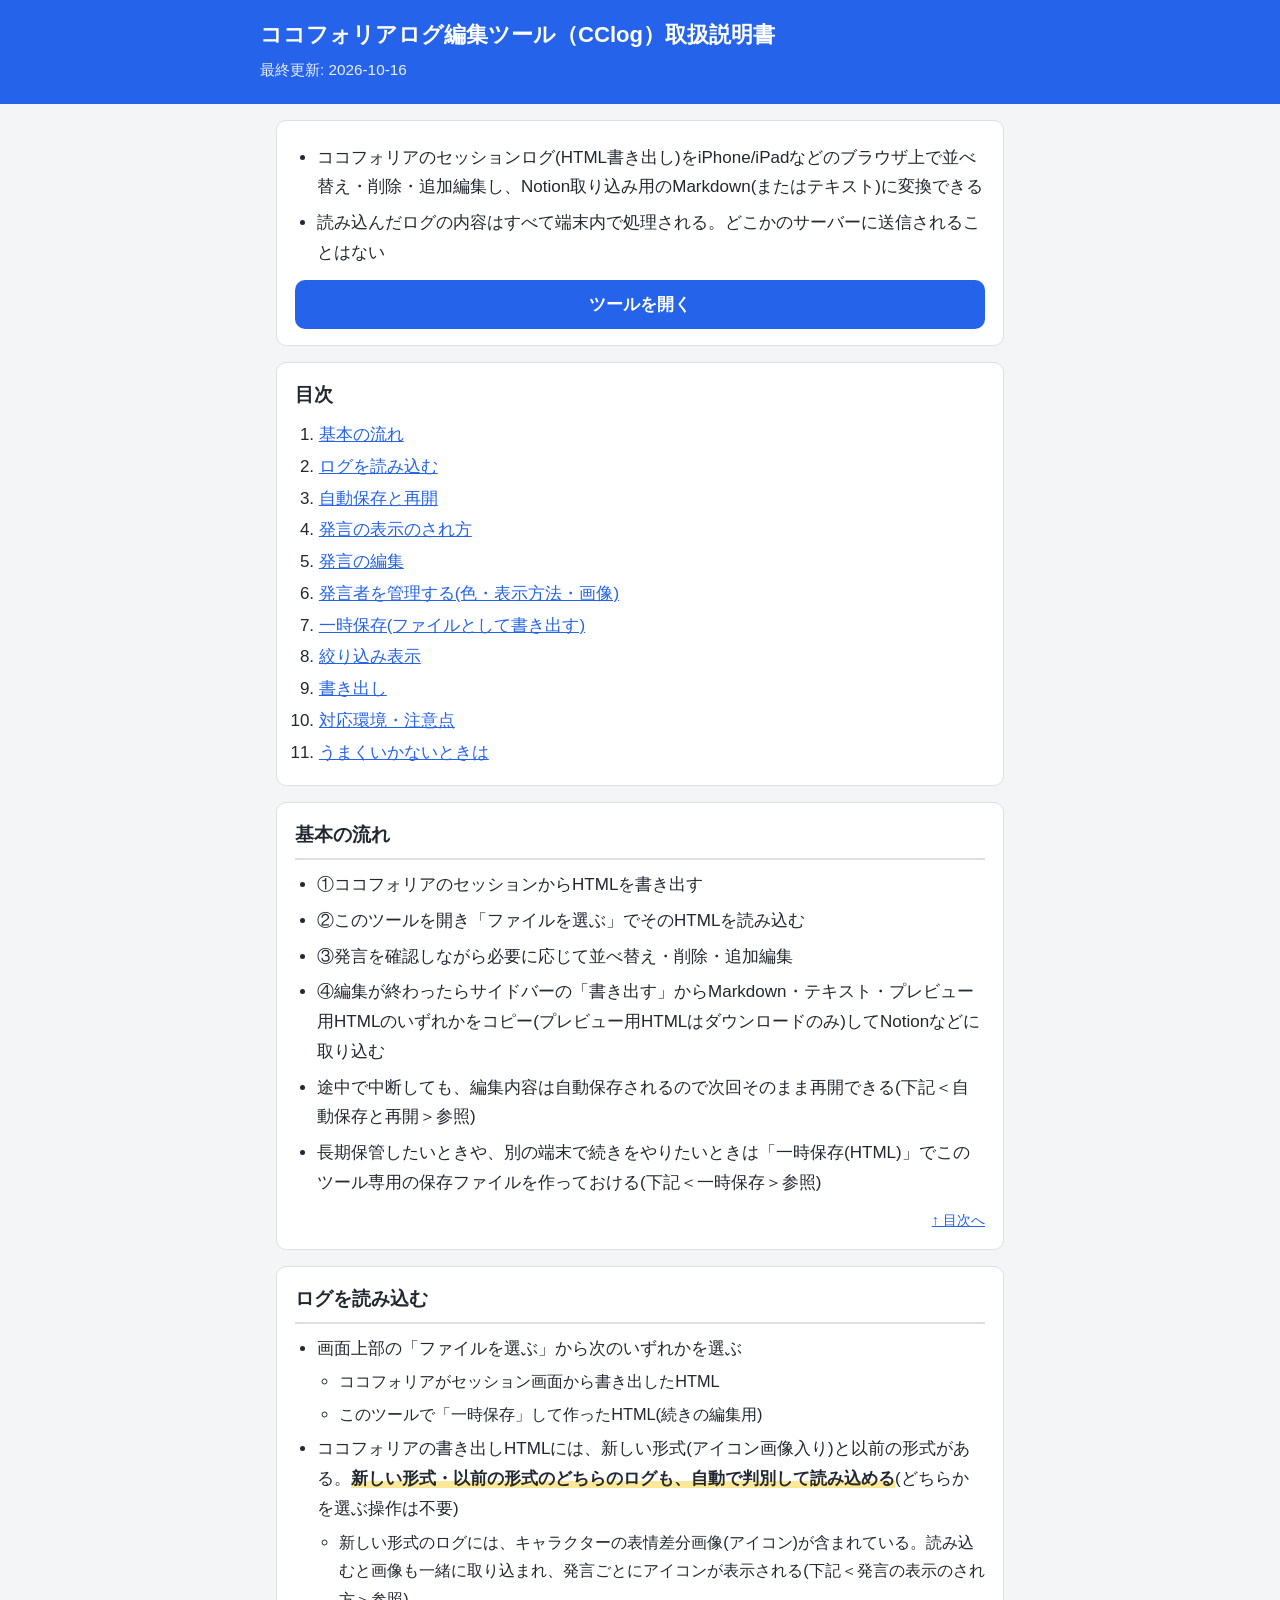
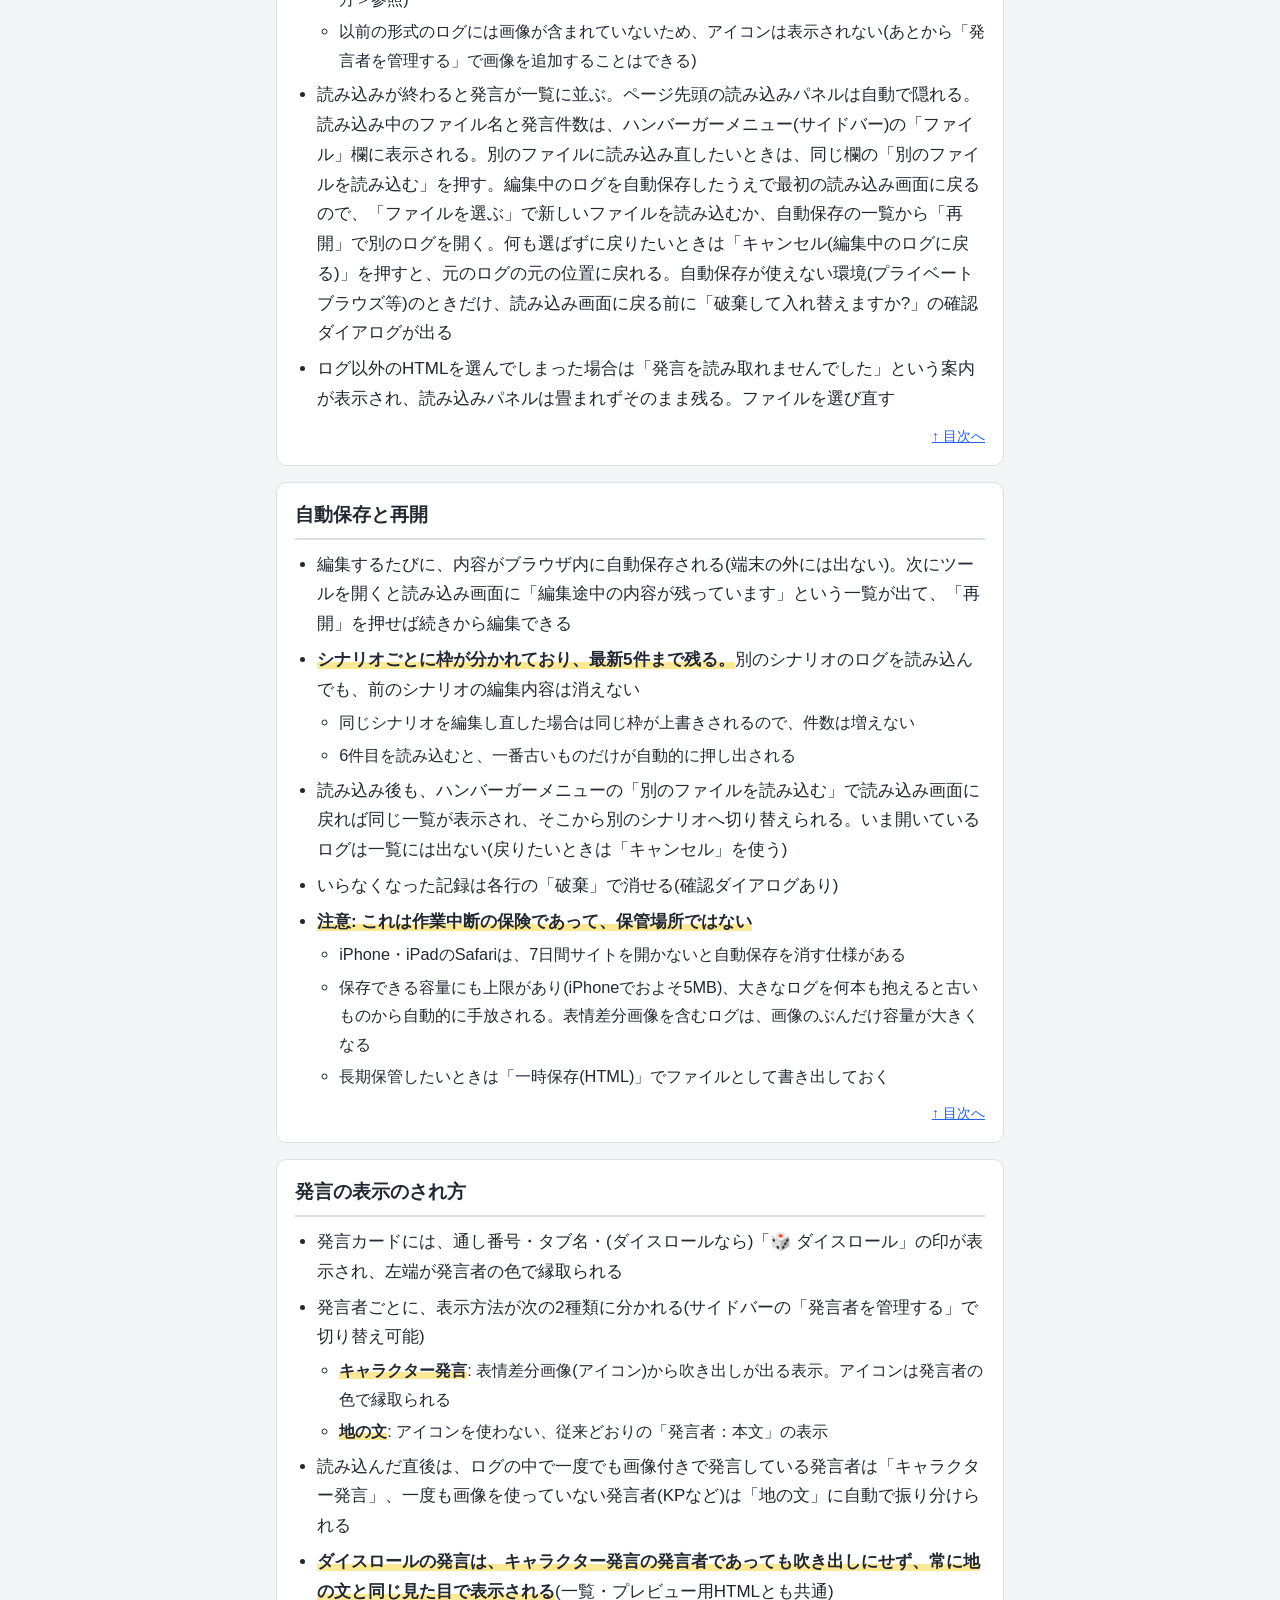
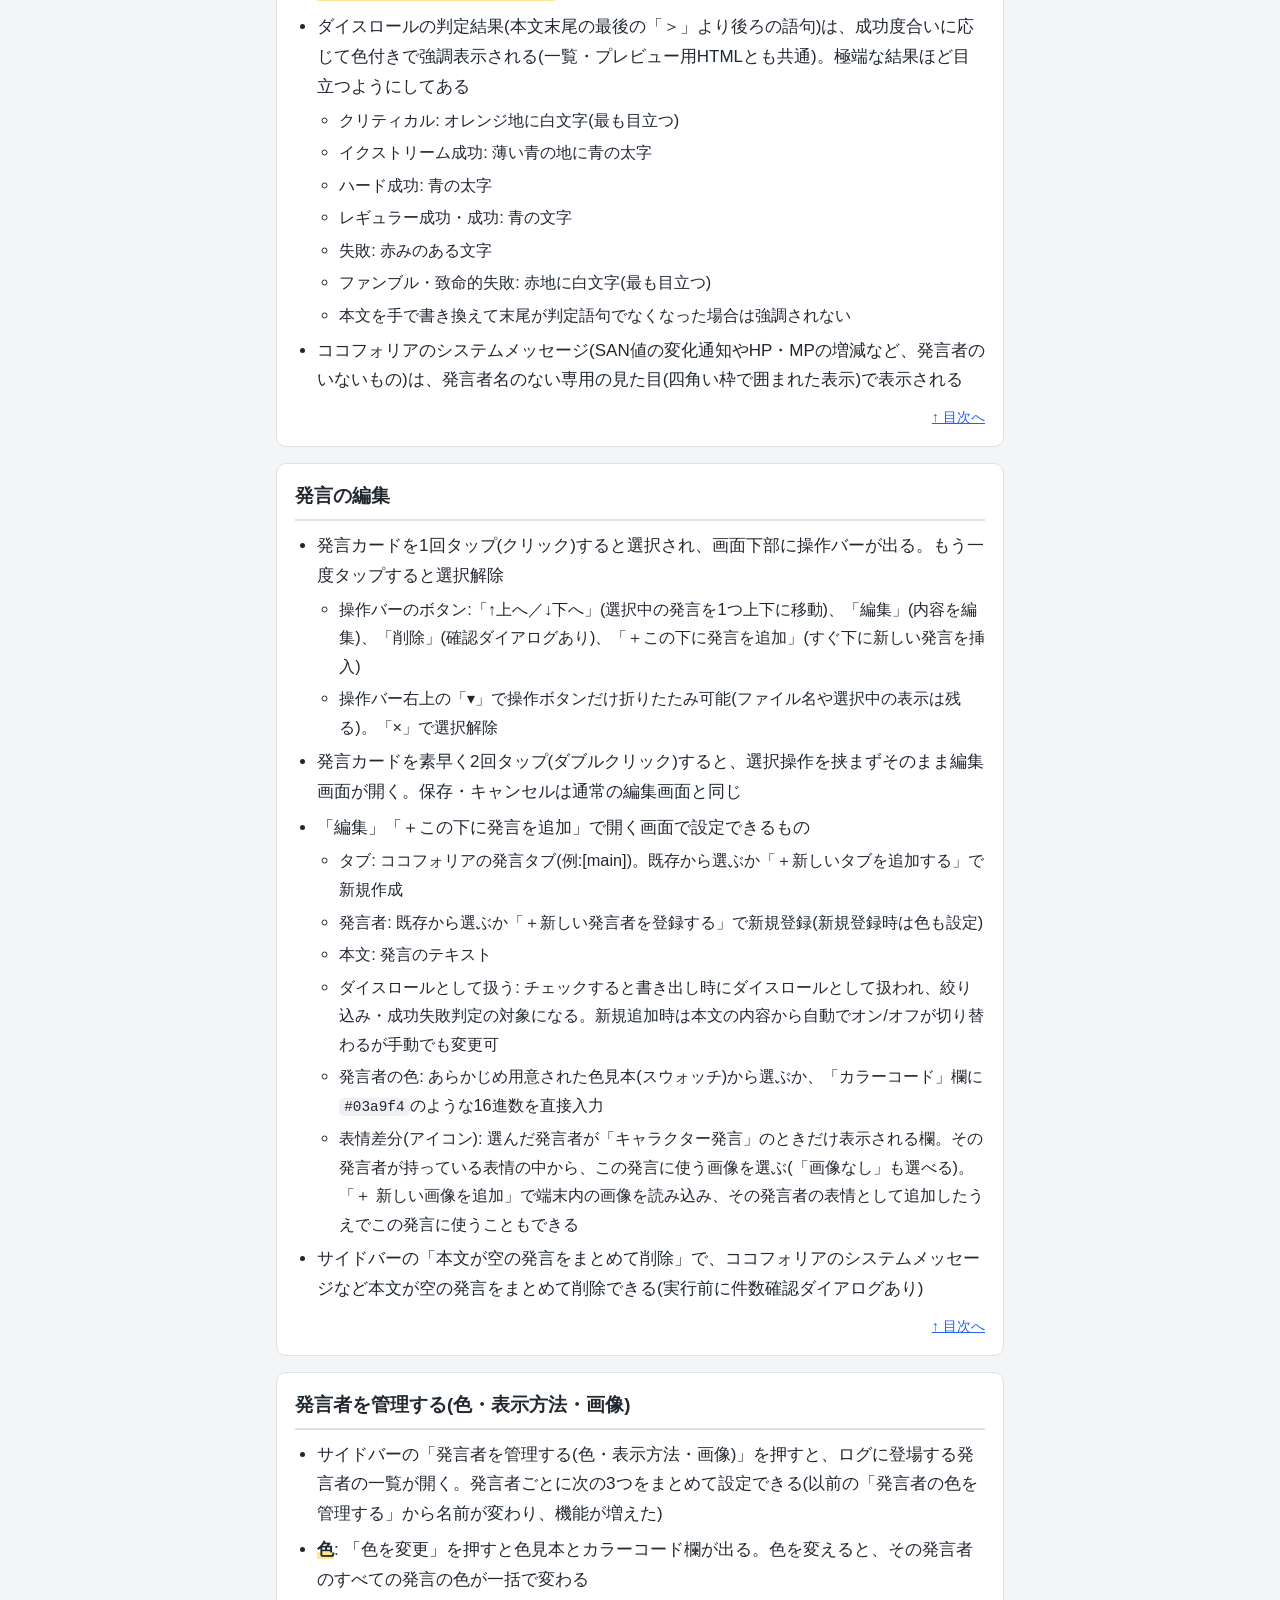
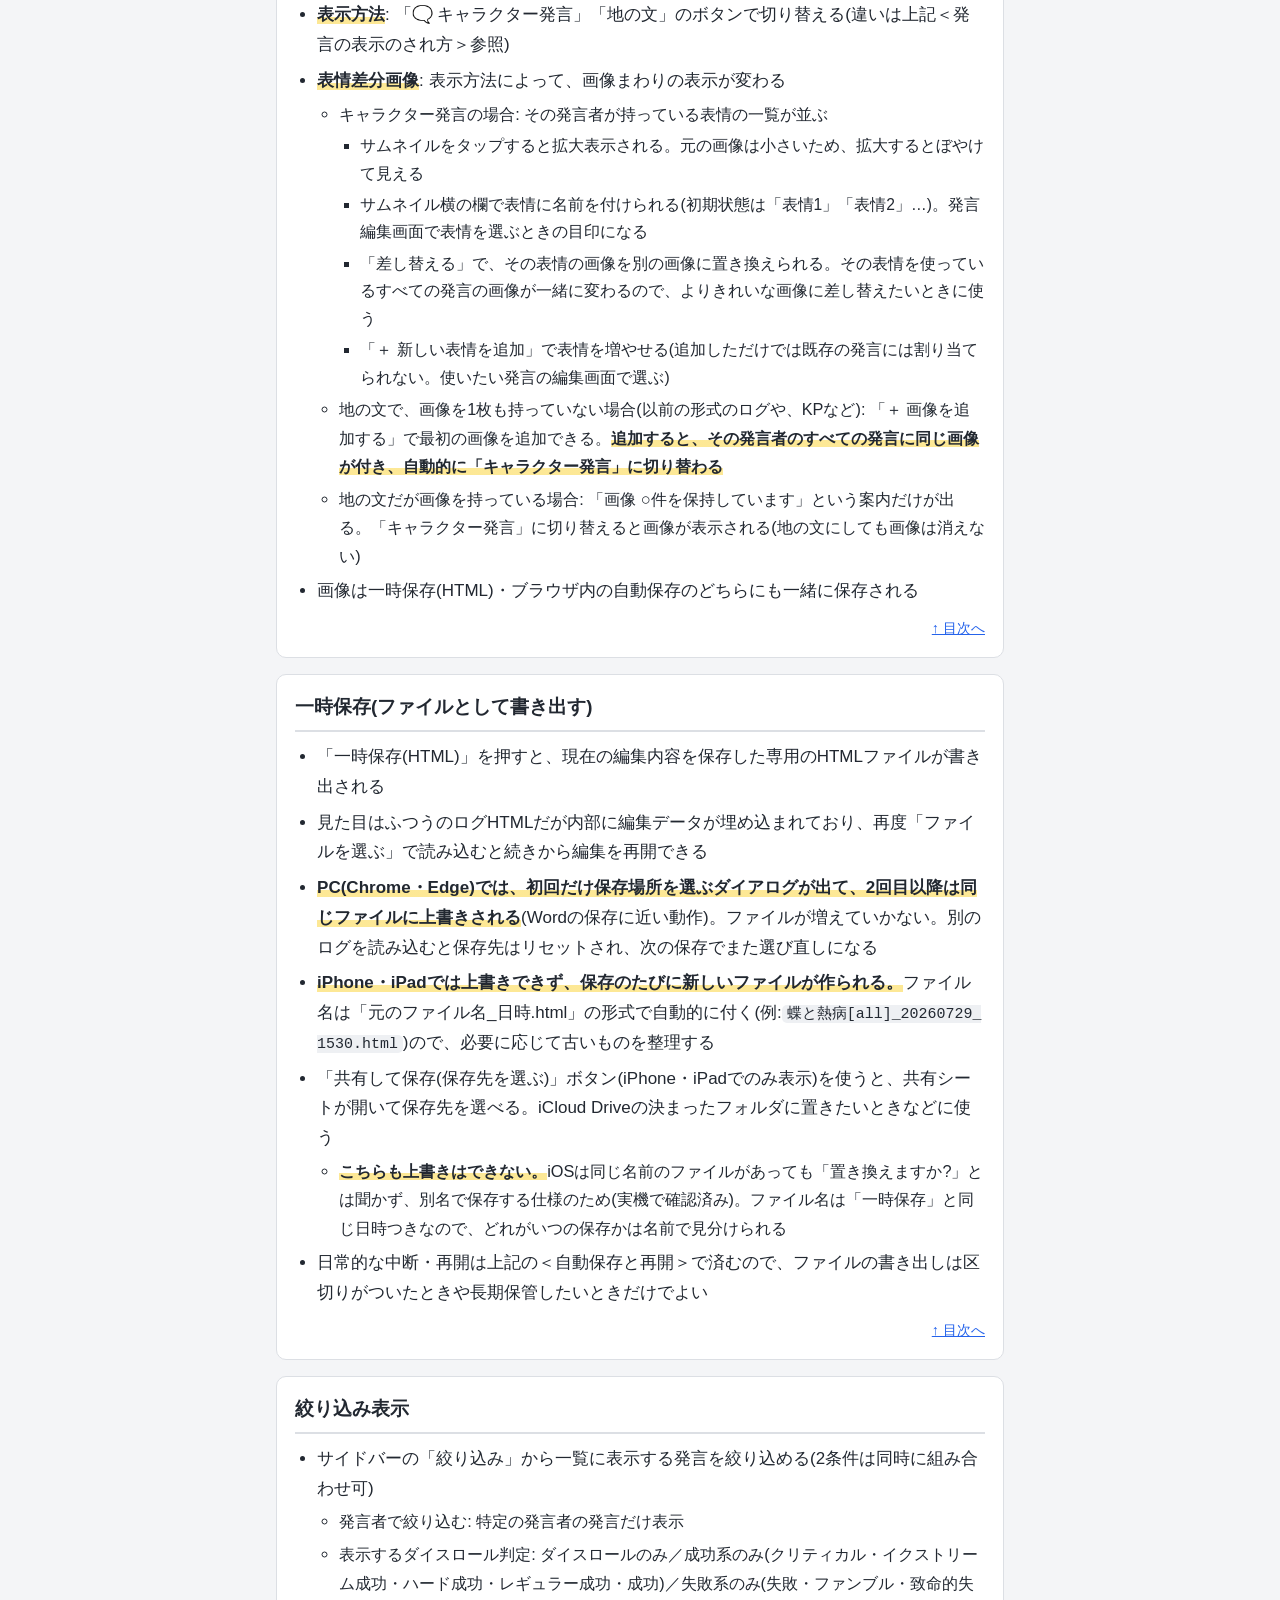
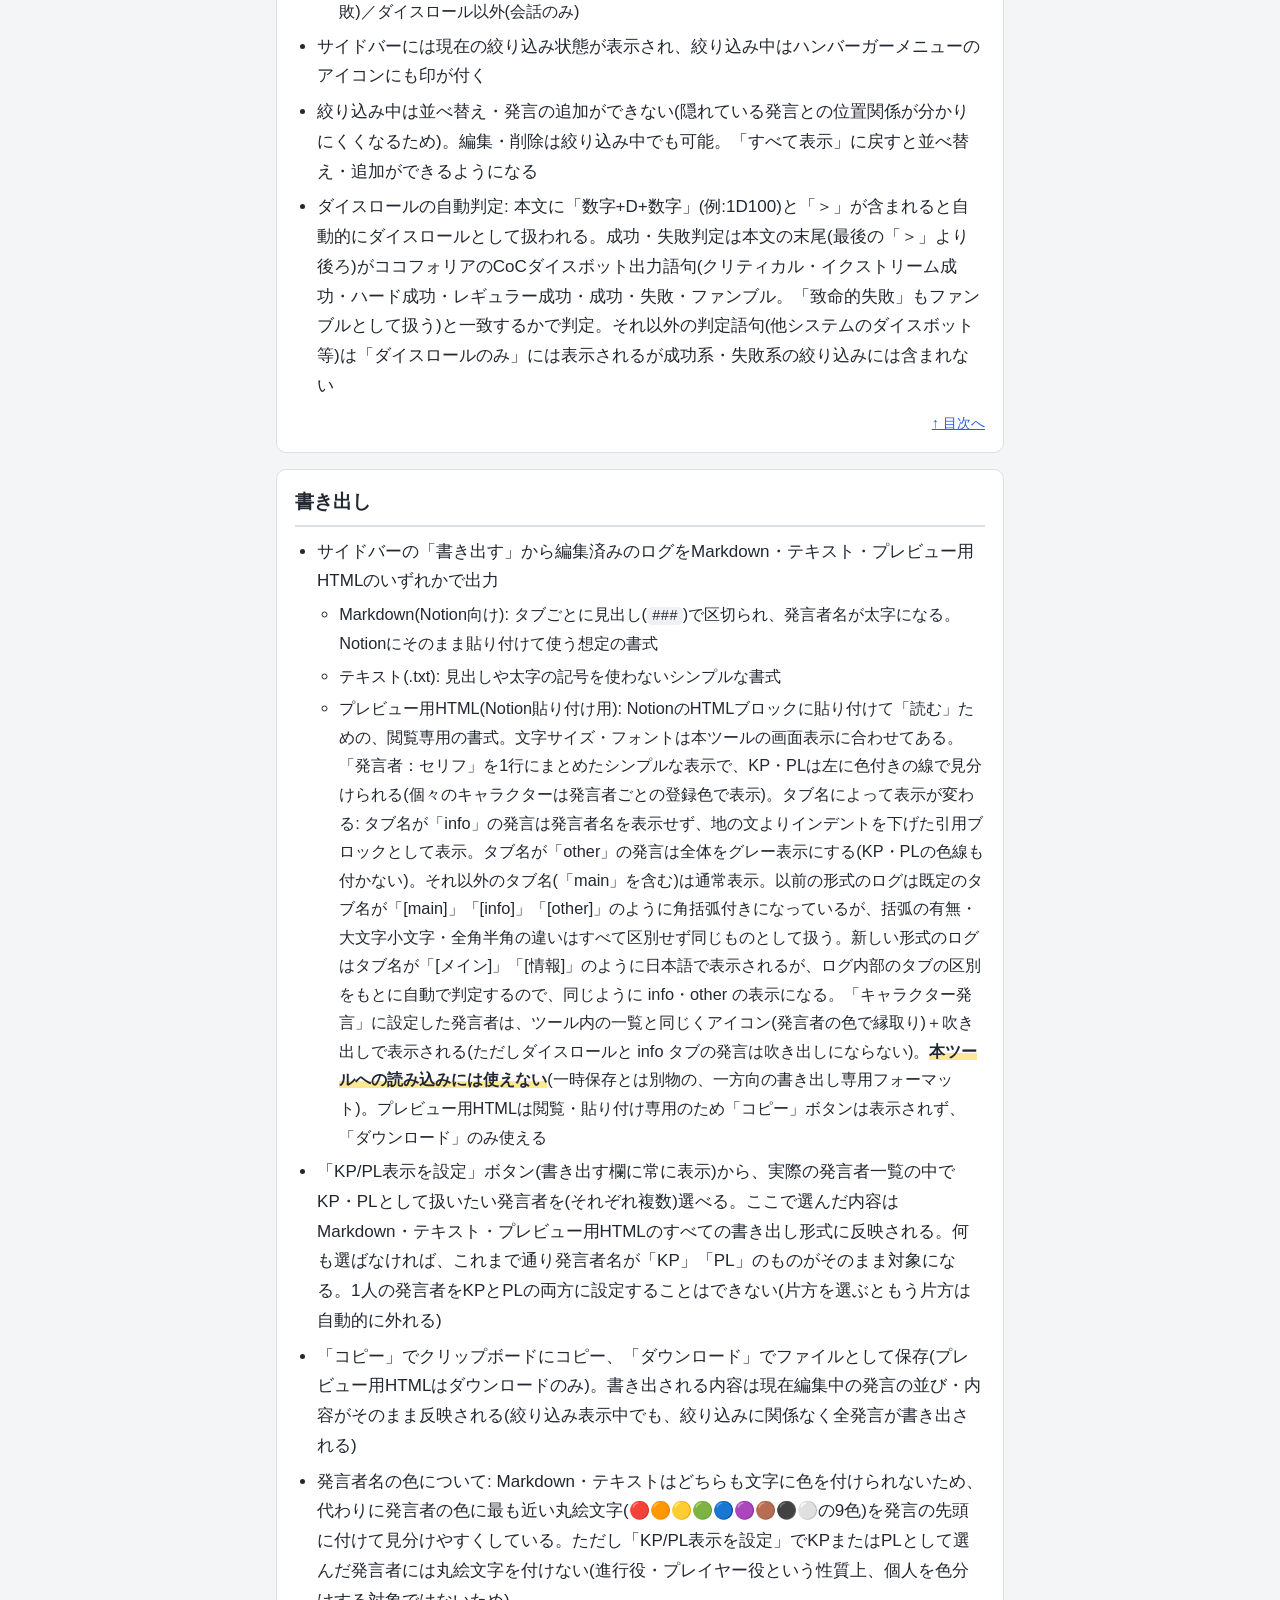
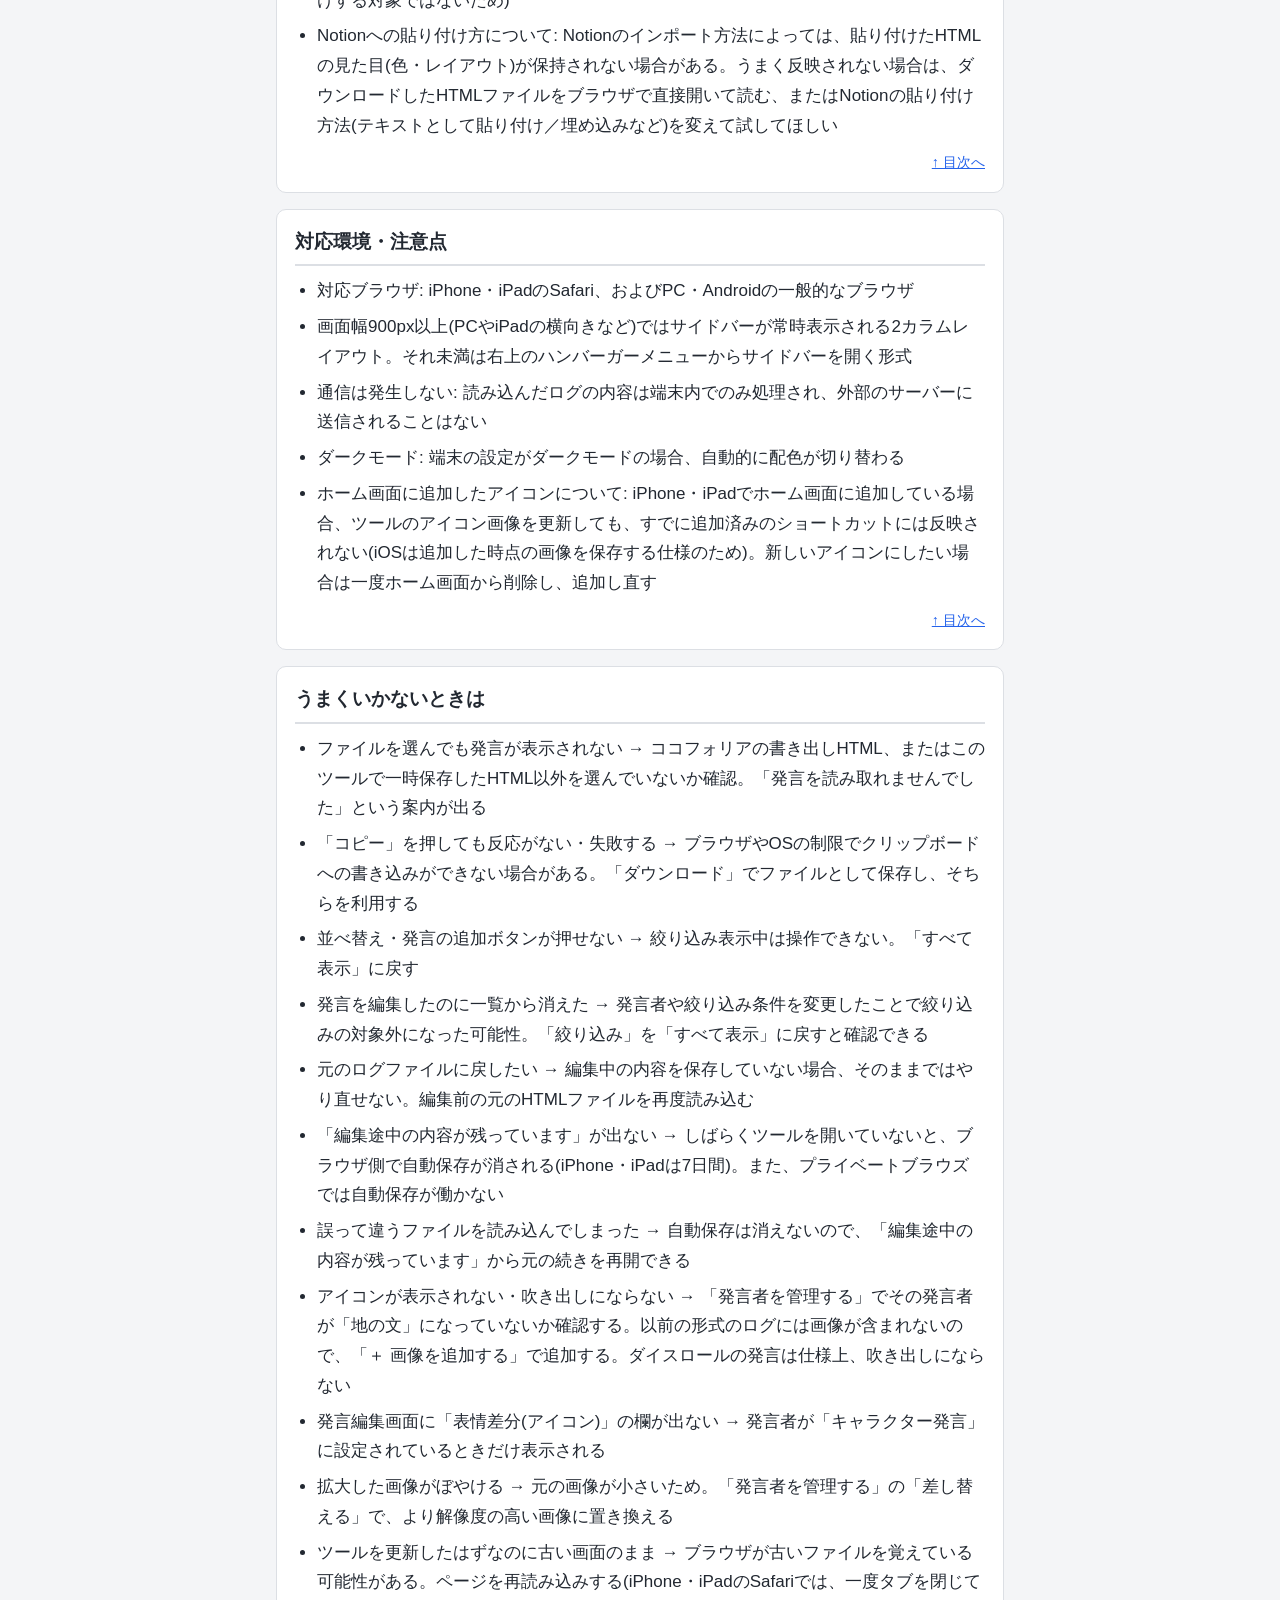
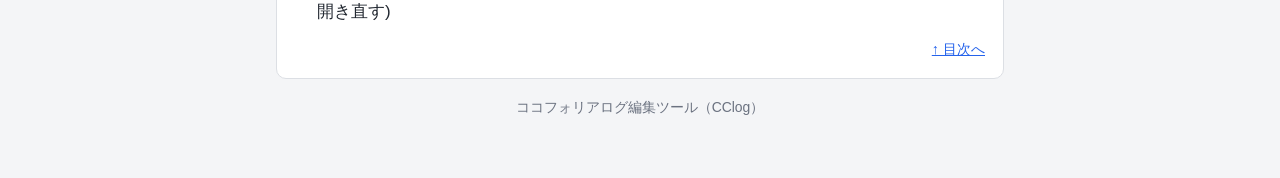
==== commit 6d09f7a3: "「別のファイルを読み込む」をシナリオ整形ツールと同じ方式に変更 - 押すと編集中のログを自動保存して最初の読み込み画面に戻る - 読み込み画面の一覧には編集中のログを出さない - 「キャンセル（編集中" ====
--- a/manual.html
+++ b/manual.html
@@ -100,8 +100,8 @@
   </nav>
 
   <div class="card-list"><section class="card sec" id="sec-1"><h2>基本の流れ</h2><ul><li>①ココフォリアのセッションからHTMLを書き出す</li><li>②このツールを開き「ファイルを選ぶ」でそのHTMLを読み込む</li><li>③発言を確認しながら必要に応じて並べ替え・削除・追加編集</li><li>④編集が終わったらサイドバーの「書き出す」からMarkdown・テキスト・プレビュー用HTMLのいずれかをコピー(プレビュー用HTMLはダウンロードのみ)してNotionなどに取り込む</li><li>途中で中断しても、編集内容は自動保存されるので次回そのまま再開できる(下記＜自動保存と再開＞参照)</li><li>長期保管したいときや、別の端末で続きをやりたいときは「一時保存(HTML)」でこのツール専用の保存ファイルを作っておける(下記＜一時保存＞参照)</li></ul><a class="to-top" href="#top">↑ 目次へ</a></section>
-<section class="card sec" id="sec-2"><h2>ログを読み込む</h2><ul><li>画面上部の「ファイルを選ぶ」から次のいずれかを選ぶ<ul><li>ココフォリアがセッション画面から書き出したHTML</li><li>このツールで「一時保存」して作ったHTML(続きの編集用)</li></ul></li><li>ココフォリアの書き出しHTMLには、新しい形式(アイコン画像入り)と以前の形式がある。<strong>新しい形式・以前の形式のどちらのログも、自動で判別して読み込める</strong>(どちらかを選ぶ操作は不要)<ul><li>新しい形式のログには、キャラクターの表情差分画像(アイコン)が含まれている。読み込むと画像も一緒に取り込まれ、発言ごとにアイコンが表示される(下記＜発言の表示のされ方＞参照)</li><li>以前の形式のログには画像が含まれていないため、アイコンは表示されない(あとから「発言者を管理する」で画像を追加することはできる)</li></ul></li><li>読み込みが終わると発言が一覧に並ぶ。ページ先頭の読み込みパネルは自動で隠れる。読み込み中のファイル名と発言件数は、ハンバーガーメニュー(サイドバー)の「ファイル」欄に表示される。別のファイルに読み込み直したいときは、同じ欄の「別のファイルを読み込む」を押す。入れ替えてよいかの確認ダイアログが出て、「OK」を押すとファイル選択の画面が開く(「キャンセル」なら今のログのまま。ページ先頭の読み込みパネルは再表示されない)</li><li>ログ以外のHTMLを選んでしまった場合は「発言を読み取れませんでした」という案内が表示され、読み込みパネルは畳まれずそのまま残る。ファイルを選び直す</li></ul><a class="to-top" href="#top">↑ 目次へ</a></section>
-<section class="card sec" id="sec-3"><h2>自動保存と再開</h2><ul><li>編集するたびに、内容がブラウザ内に自動保存される(端末の外には出ない)。次にツールを開くと読み込み画面に「編集途中の内容が残っています」という一覧が出て、「再開」を押せば続きから編集できる</li><li><strong>シナリオごとに枠が分かれており、最新5件まで残る。</strong>別のシナリオのログを読み込んでも、前のシナリオの編集内容は消えない<ul><li>同じシナリオを編集し直した場合は同じ枠が上書きされるので、件数は増えない</li><li>6件目を読み込むと、一番古いものだけが自動的に押し出される</li></ul></li><li>読み込み後は、同じ一覧がハンバーガーメニューの「ファイル」欄(「別のファイルを読み込む」の下)に表示され、そこから「再開」で別のシナリオへ切り替えたり(切り替え前に確認ダイアログが出る)、「破棄」で消したりできる。いま開いているログは一覧には出ない。メニューから読み込み・再開すると、メニューは自動で閉じる</li><li>いらなくなった記録は各行の「破棄」で消せる(確認ダイアログあり)</li><li><strong>注意: これは作業中断の保険であって、保管場所ではない</strong><ul><li>iPhone・iPadのSafariは、7日間サイトを開かないと自動保存を消す仕様がある</li><li>保存できる容量にも上限があり(iPhoneでおよそ5MB)、大きなログを何本も抱えると古いものから自動的に手放される。表情差分画像を含むログは、画像のぶんだけ容量が大きくなる</li><li>長期保管したいときは「一時保存(HTML)」でファイルとして書き出しておく</li></ul></li></ul><a class="to-top" href="#top">↑ 目次へ</a></section>
+<section class="card sec" id="sec-2"><h2>ログを読み込む</h2><ul><li>画面上部の「ファイルを選ぶ」から次のいずれかを選ぶ<ul><li>ココフォリアがセッション画面から書き出したHTML</li><li>このツールで「一時保存」して作ったHTML(続きの編集用)</li></ul></li><li>ココフォリアの書き出しHTMLには、新しい形式(アイコン画像入り)と以前の形式がある。<strong>新しい形式・以前の形式のどちらのログも、自動で判別して読み込める</strong>(どちらかを選ぶ操作は不要)<ul><li>新しい形式のログには、キャラクターの表情差分画像(アイコン)が含まれている。読み込むと画像も一緒に取り込まれ、発言ごとにアイコンが表示される(下記＜発言の表示のされ方＞参照)</li><li>以前の形式のログには画像が含まれていないため、アイコンは表示されない(あとから「発言者を管理する」で画像を追加することはできる)</li></ul></li><li>読み込みが終わると発言が一覧に並ぶ。ページ先頭の読み込みパネルは自動で隠れる。読み込み中のファイル名と発言件数は、ハンバーガーメニュー(サイドバー)の「ファイル」欄に表示される。別のファイルに読み込み直したいときは、同じ欄の「別のファイルを読み込む」を押す。編集中のログを自動保存したうえで最初の読み込み画面に戻るので、「ファイルを選ぶ」で新しいファイルを読み込むか、自動保存の一覧から「再開」で別のログを開く。何も選ばずに戻りたいときは「キャンセル(編集中のログに戻る)」を押すと、元のログの元の位置に戻れる。自動保存が使えない環境(プライベートブラウズ等)のときだけ、読み込み画面に戻る前に「破棄して入れ替えますか?」の確認ダイアログが出る</li><li>ログ以外のHTMLを選んでしまった場合は「発言を読み取れませんでした」という案内が表示され、読み込みパネルは畳まれずそのまま残る。ファイルを選び直す</li></ul><a class="to-top" href="#top">↑ 目次へ</a></section>
+<section class="card sec" id="sec-3"><h2>自動保存と再開</h2><ul><li>編集するたびに、内容がブラウザ内に自動保存される(端末の外には出ない)。次にツールを開くと読み込み画面に「編集途中の内容が残っています」という一覧が出て、「再開」を押せば続きから編集できる</li><li><strong>シナリオごとに枠が分かれており、最新5件まで残る。</strong>別のシナリオのログを読み込んでも、前のシナリオの編集内容は消えない<ul><li>同じシナリオを編集し直した場合は同じ枠が上書きされるので、件数は増えない</li><li>6件目を読み込むと、一番古いものだけが自動的に押し出される</li></ul></li><li>読み込み後も、ハンバーガーメニューの「別のファイルを読み込む」で読み込み画面に戻れば同じ一覧が表示され、そこから別のシナリオへ切り替えられる。いま開いているログは一覧には出ない(戻りたいときは「キャンセル」を使う)</li><li>いらなくなった記録は各行の「破棄」で消せる(確認ダイアログあり)</li><li><strong>注意: これは作業中断の保険であって、保管場所ではない</strong><ul><li>iPhone・iPadのSafariは、7日間サイトを開かないと自動保存を消す仕様がある</li><li>保存できる容量にも上限があり(iPhoneでおよそ5MB)、大きなログを何本も抱えると古いものから自動的に手放される。表情差分画像を含むログは、画像のぶんだけ容量が大きくなる</li><li>長期保管したいときは「一時保存(HTML)」でファイルとして書き出しておく</li></ul></li></ul><a class="to-top" href="#top">↑ 目次へ</a></section>
 <section class="card sec" id="sec-4"><h2>発言の表示のされ方</h2><ul><li>発言カードには、通し番号・タブ名・(ダイスロールなら)「🎲 ダイスロール」の印が表示され、左端が発言者の色で縁取られる</li><li>発言者ごとに、表示方法が次の2種類に分かれる(サイドバーの「発言者を管理する」で切り替え可能)<ul><li><strong>キャラクター発言</strong>: 表情差分画像(アイコン)から吹き出しが出る表示。アイコンは発言者の色で縁取られる</li><li><strong>地の文</strong>: アイコンを使わない、従来どおりの「発言者：本文」の表示</li></ul></li><li>読み込んだ直後は、ログの中で一度でも画像付きで発言している発言者は「キャラクター発言」、一度も画像を使っていない発言者(KPなど)は「地の文」に自動で振り分けられる</li><li><strong>ダイスロールの発言は、キャラクター発言の発言者であっても吹き出しにせず、常に地の文と同じ見た目で表示される</strong>(一覧・プレビュー用HTMLとも共通)</li><li>ダイスロールの判定結果(本文末尾の最後の「＞」より後ろの語句)は、成功度合いに応じて色付きで強調表示される(一覧・プレビュー用HTMLとも共通)。極端な結果ほど目立つようにしてある<ul><li>クリティカル: オレンジ地に白文字(最も目立つ)</li><li>イクストリーム成功: 薄い青の地に青の太字</li><li>ハード成功: 青の太字</li><li>レギュラー成功・成功: 青の文字</li><li>失敗: 赤みのある文字</li><li>ファンブル・致命的失敗: 赤地に白文字(最も目立つ)</li><li>本文を手で書き換えて末尾が判定語句でなくなった場合は強調されない</li></ul></li><li>ココフォリアのシステムメッセージ(SAN値の変化通知やHP・MPの増減など、発言者のいないもの)は、発言者名のない専用の見た目(四角い枠で囲まれた表示)で表示される</li></ul><a class="to-top" href="#top">↑ 目次へ</a></section>
 <section class="card sec" id="sec-5"><h2>発言の編集</h2><ul><li>発言カードを1回タップ(クリック)すると選択され、画面下部に操作バーが出る。もう一度タップすると選択解除<ul><li>操作バーのボタン:「↑上へ／↓下へ」(選択中の発言を1つ上下に移動)、「編集」(内容を編集)、「削除」(確認ダイアログあり)、「＋この下に発言を追加」(すぐ下に新しい発言を挿入)</li><li>操作バー右上の「▾」で操作ボタンだけ折りたたみ可能(ファイル名や選択中の表示は残る)。「&#215;」で選択解除</li></ul></li><li>発言カードを素早く2回タップ(ダブルクリック)すると、選択操作を挟まずそのまま編集画面が開く。保存・キャンセルは通常の編集画面と同じ</li><li>「編集」「＋この下に発言を追加」で開く画面で設定できるもの<ul><li>タブ: ココフォリアの発言タブ(例:[main])。既存から選ぶか「＋新しいタブを追加する」で新規作成</li><li>発言者: 既存から選ぶか「＋新しい発言者を登録する」で新規登録(新規登録時は色も設定)</li><li>本文: 発言のテキスト</li><li>ダイスロールとして扱う: チェックすると書き出し時にダイスロールとして扱われ、絞り込み・成功失敗判定の対象になる。新規追加時は本文の内容から自動でオン/オフが切り替わるが手動でも変更可</li><li>発言者の色: あらかじめ用意された色見本(スウォッチ)から選ぶか、「カラーコード」欄に<code>#03a9f4</code>のような16進数を直接入力</li><li>表情差分(アイコン): 選んだ発言者が「キャラクター発言」のときだけ表示される欄。その発言者が持っている表情の中から、この発言に使う画像を選ぶ(「画像なし」も選べる)。「＋ 新しい画像を追加」で端末内の画像を読み込み、その発言者の表情として追加したうえでこの発言に使うこともできる</li></ul></li><li>サイドバーの「本文が空の発言をまとめて削除」で、ココフォリアのシステムメッセージなど本文が空の発言をまとめて削除できる(実行前に件数確認ダイアログあり)</li></ul><a class="to-top" href="#top">↑ 目次へ</a></section>
 <section class="card sec" id="sec-6"><h2>発言者を管理する(色・表示方法・画像)</h2><ul><li>サイドバーの「発言者を管理する(色・表示方法・画像)」を押すと、ログに登場する発言者の一覧が開く。発言者ごとに次の3つをまとめて設定できる(以前の「発言者の色を管理する」から名前が変わり、機能が増えた)</li><li><strong>色</strong>: 「色を変更」を押すと色見本とカラーコード欄が出る。色を変えると、その発言者のすべての発言の色が一括で変わる</li><li><strong>表示方法</strong>: 「🗨️ キャラクター発言」「地の文」のボタンで切り替える(違いは上記＜発言の表示のされ方＞参照)</li><li><strong>表情差分画像</strong>: 表示方法によって、画像まわりの表示が変わる<ul><li>キャラクター発言の場合: その発言者が持っている表情の一覧が並ぶ<ul><li>サムネイルをタップすると拡大表示される。元の画像は小さいため、拡大するとぼやけて見える</li><li>サムネイル横の欄で表情に名前を付けられる(初期状態は「表情1」「表情2」…)。発言編集画面で表情を選ぶときの目印になる</li><li>「差し替える」で、その表情の画像を別の画像に置き換えられる。その表情を使っているすべての発言の画像が一緒に変わるので、よりきれいな画像に差し替えたいときに使う</li><li>「＋ 新しい表情を追加」で表情を増やせる(追加しただけでは既存の発言には割り当てられない。使いたい発言の編集画面で選ぶ)</li></ul></li><li>地の文で、画像を1枚も持っていない場合(以前の形式のログや、KPなど): 「＋ 画像を追加する」で最初の画像を追加できる。<strong>追加すると、その発言者のすべての発言に同じ画像が付き、自動的に「キャラクター発言」に切り替わる</strong></li><li>地の文だが画像を持っている場合: 「画像 ○件を保持しています」という案内だけが出る。「キャラクター発言」に切り替えると画像が表示される(地の文にしても画像は消えない)</li></ul></li><li>画像は一時保存(HTML)・ブラウザ内の自動保存のどちらにも一緒に保存される</li></ul><a class="to-top" href="#top">↑ 目次へ</a></section>
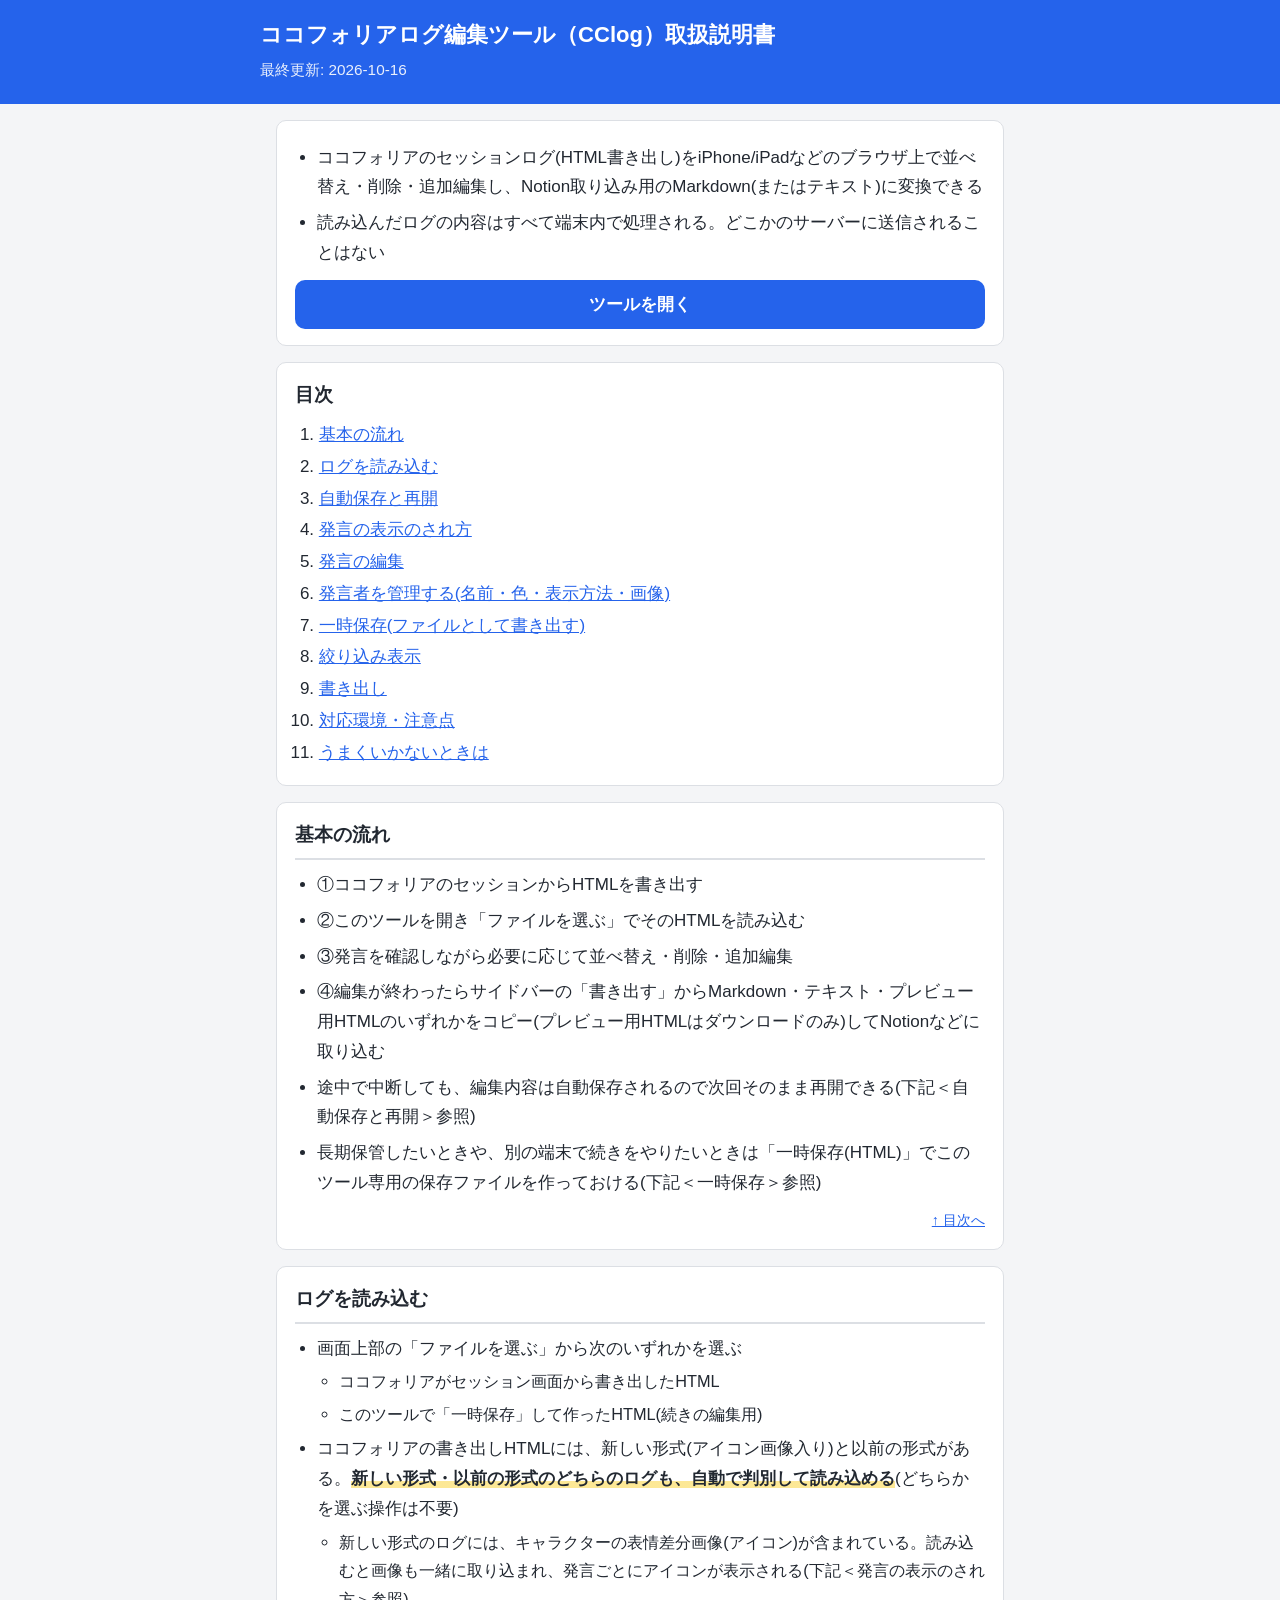
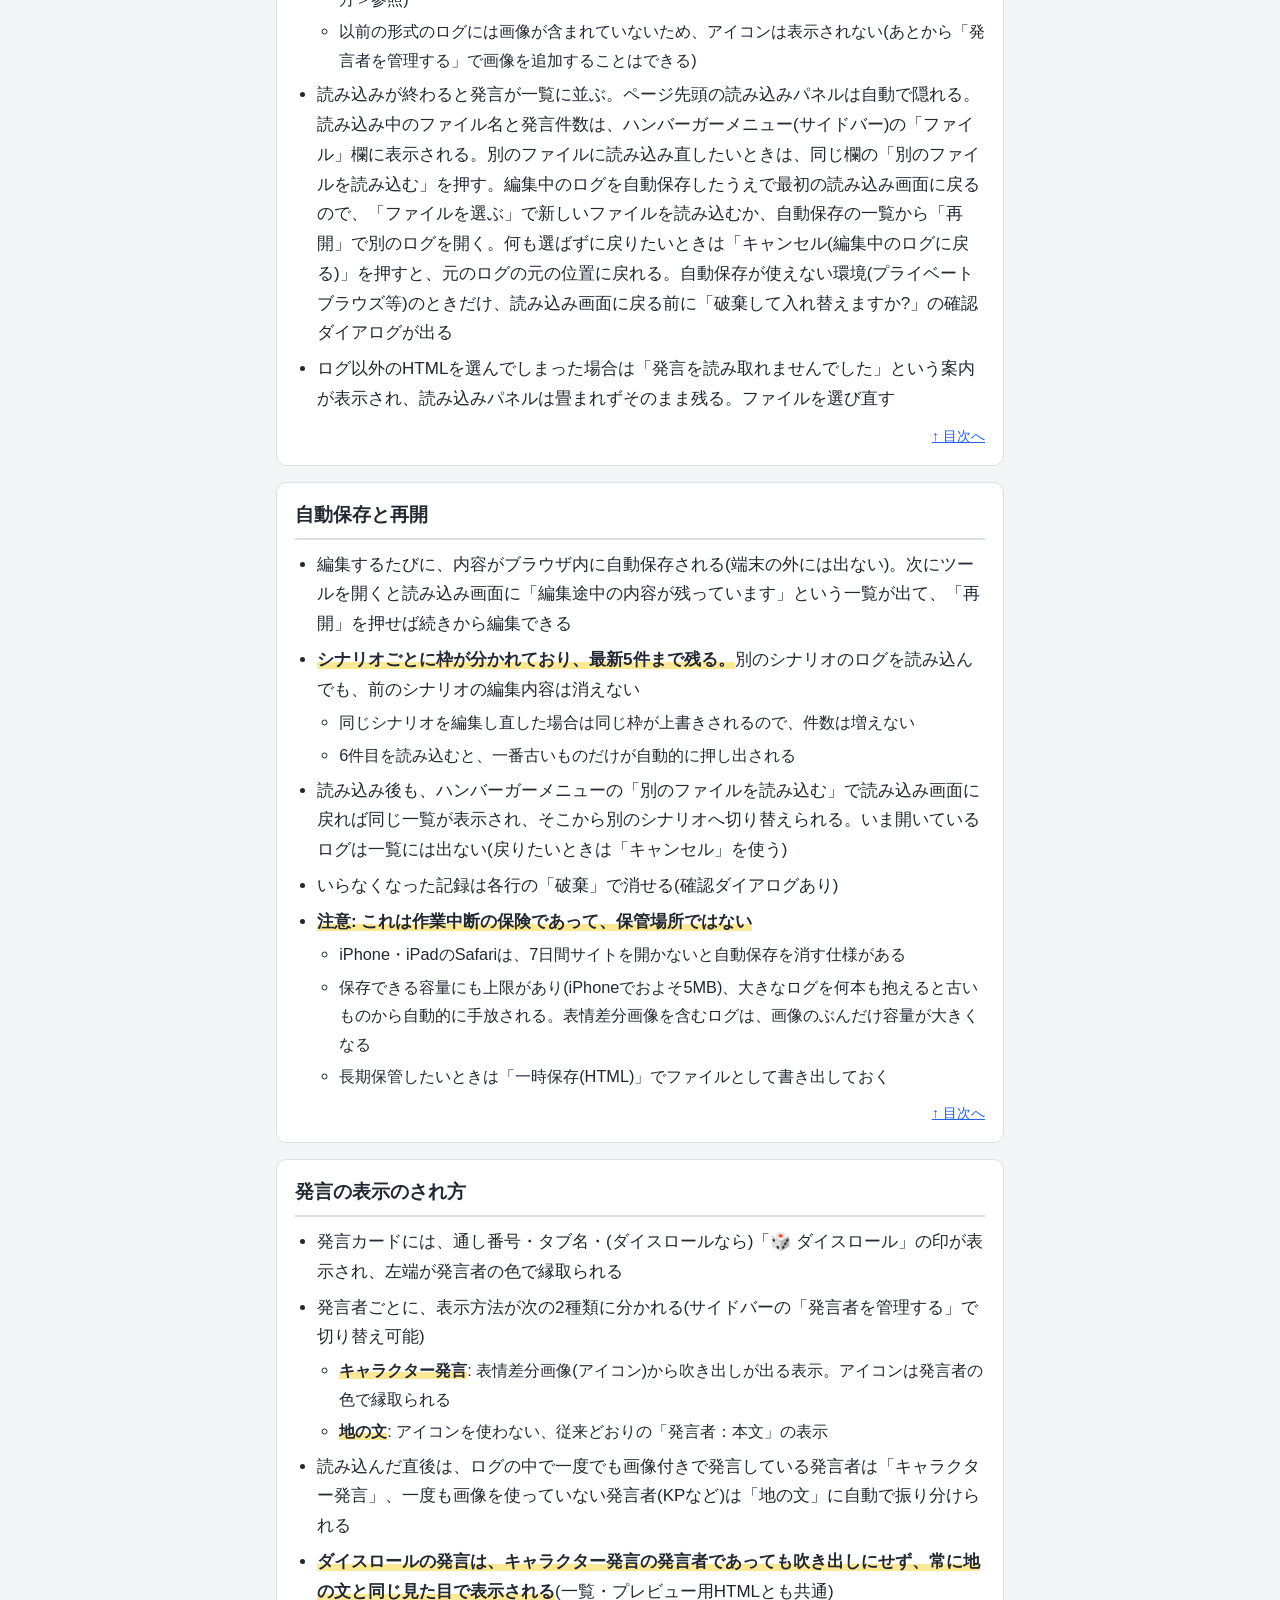
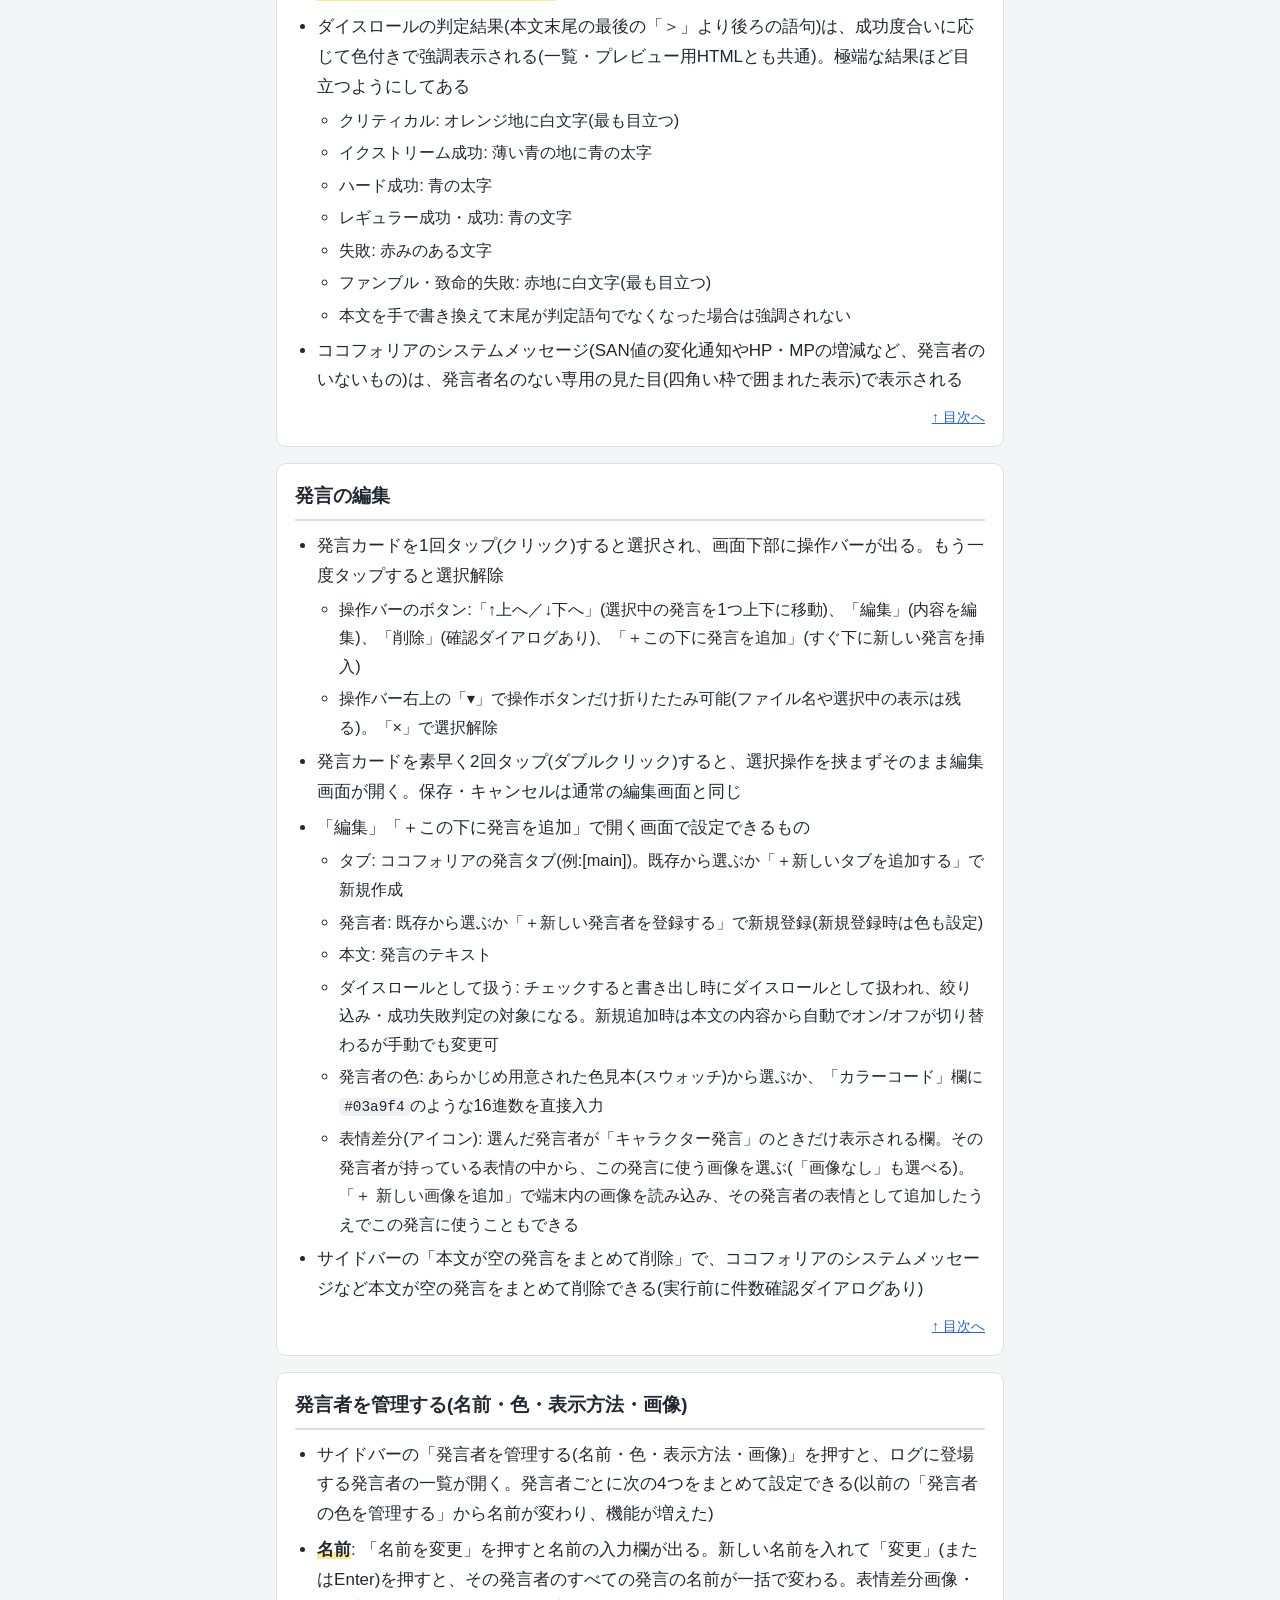
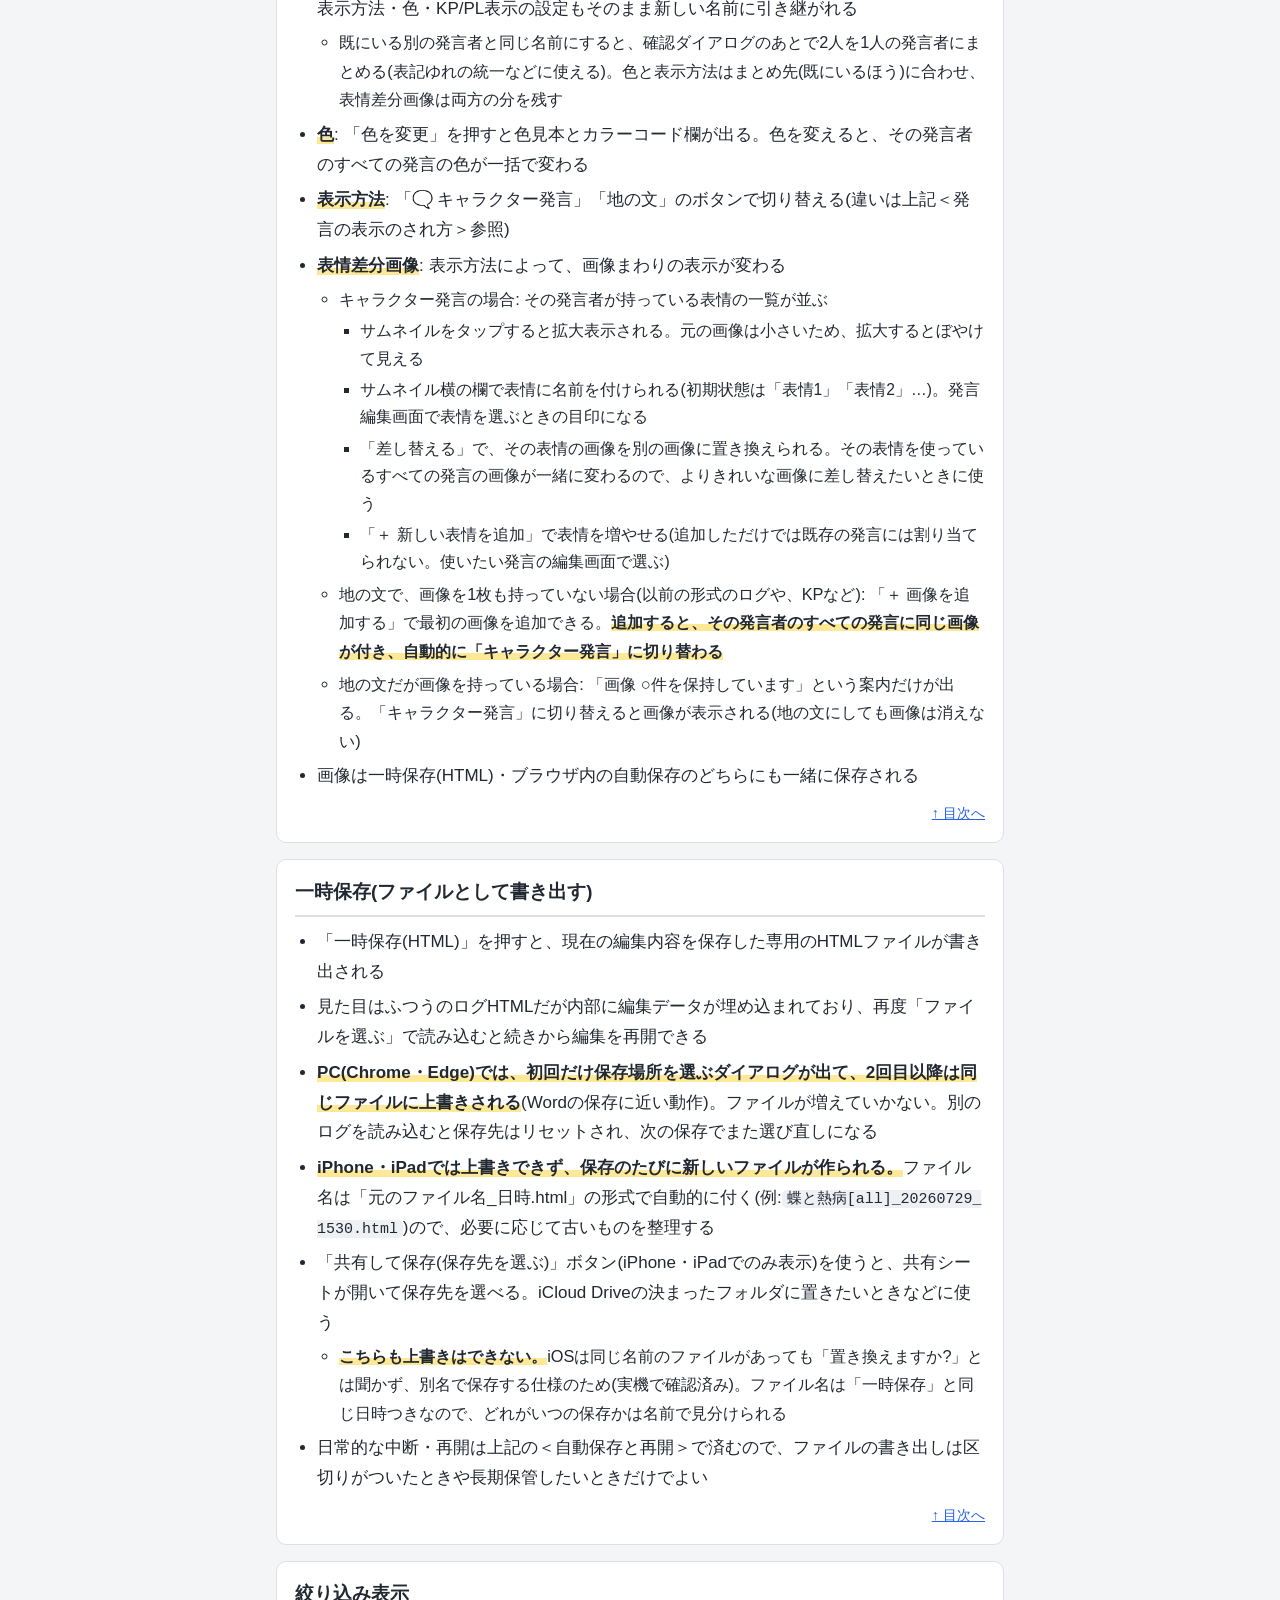
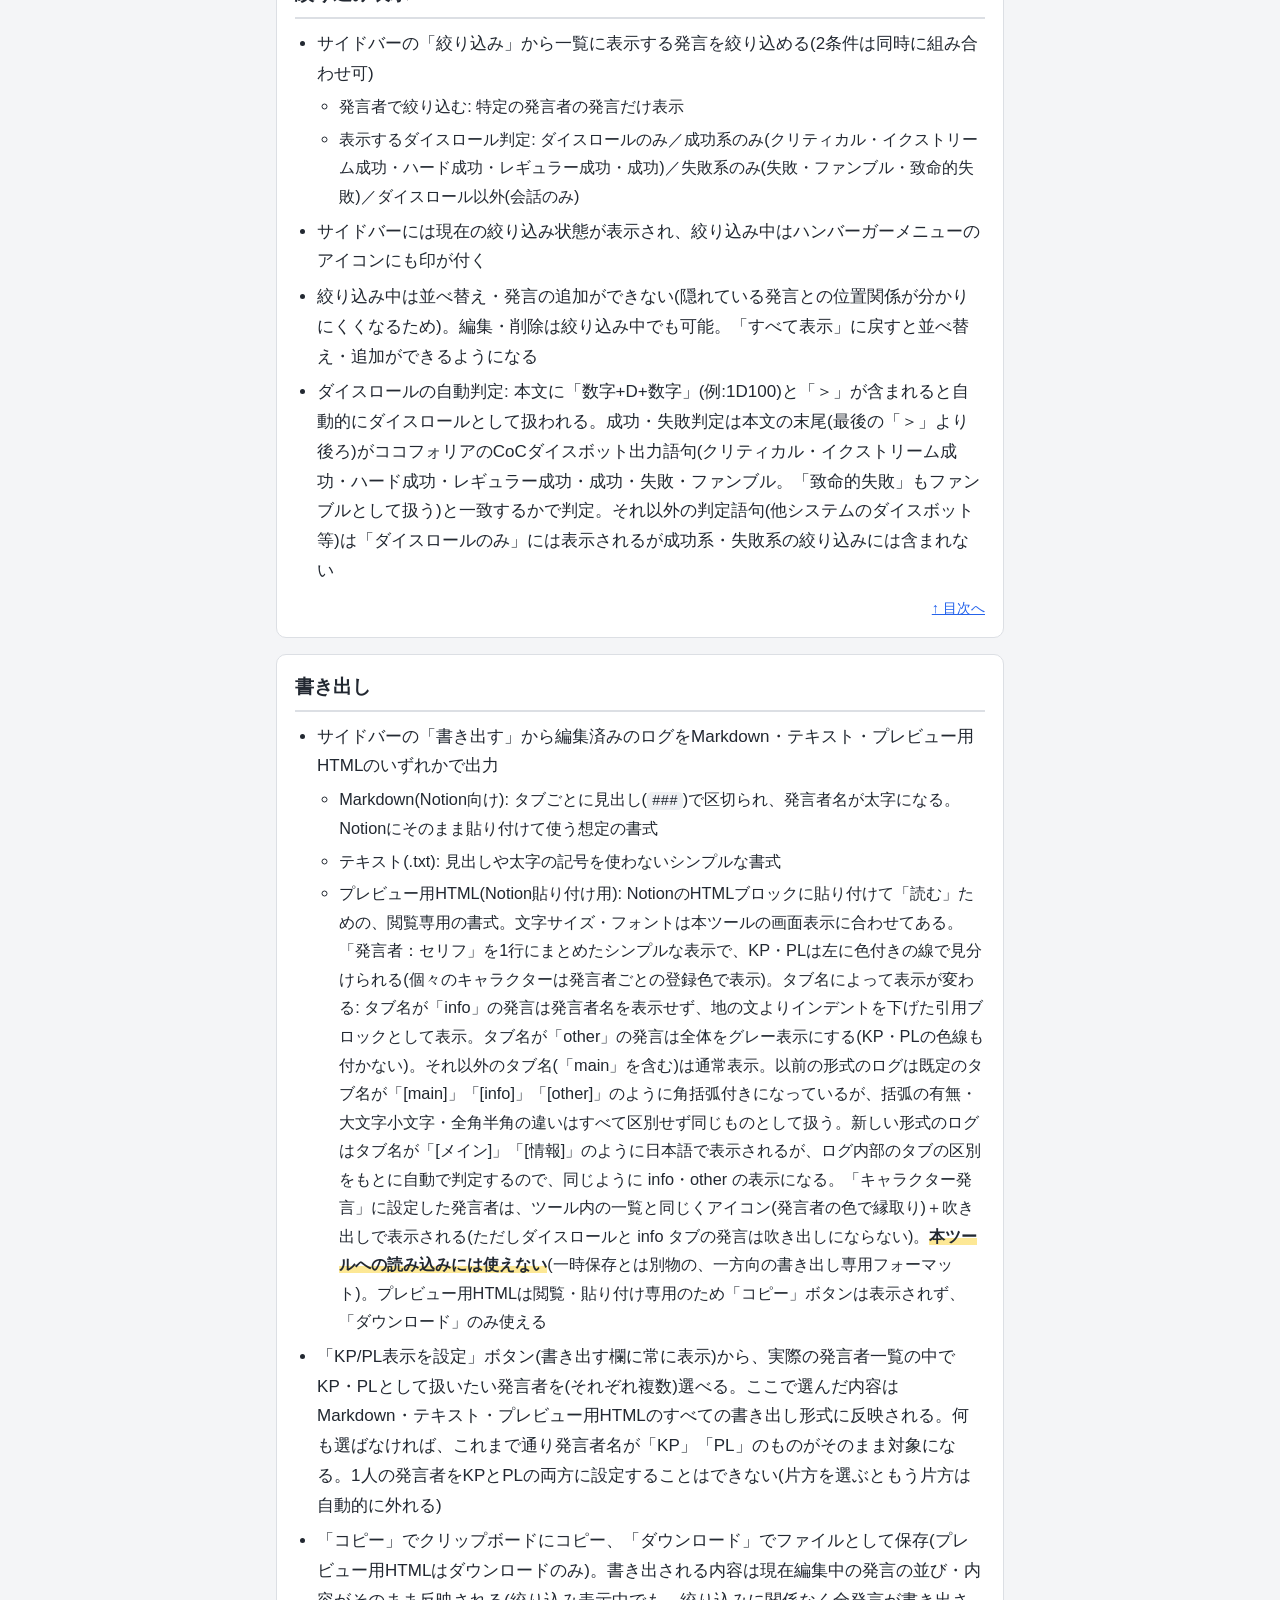
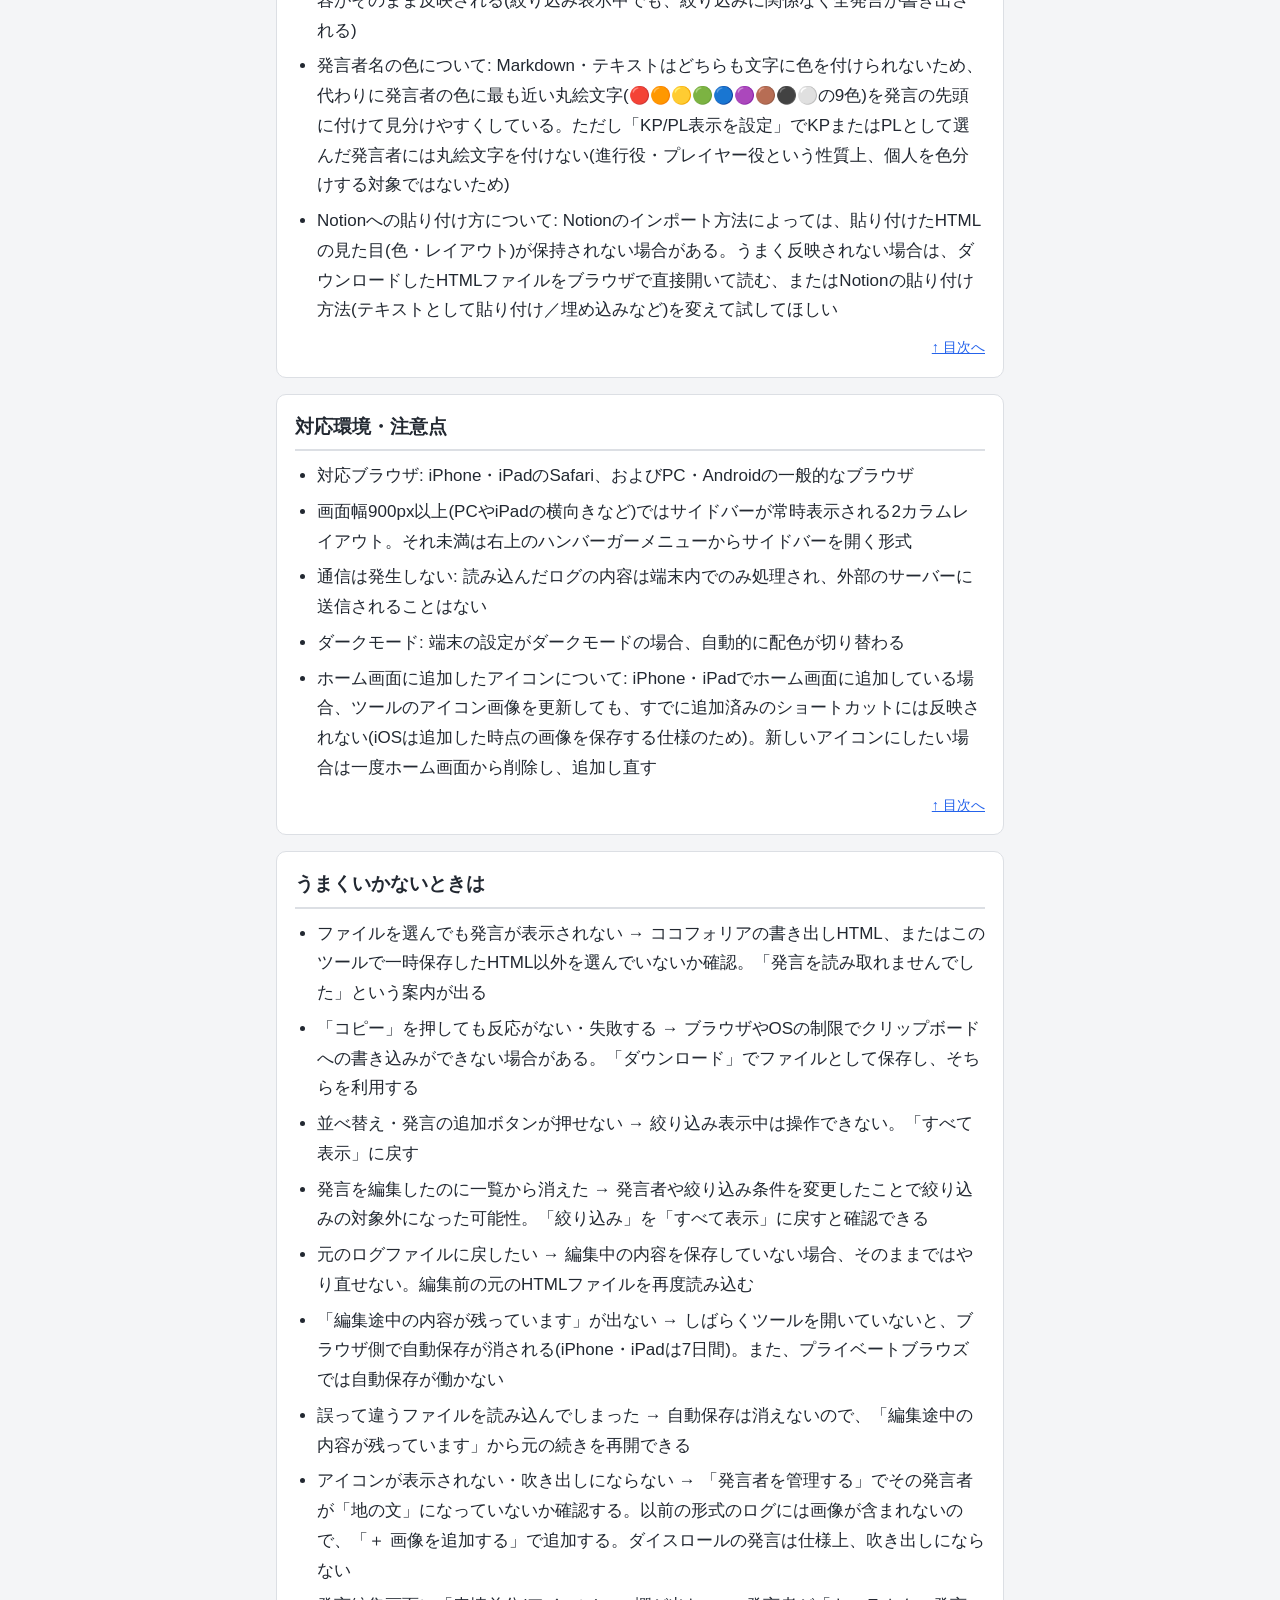
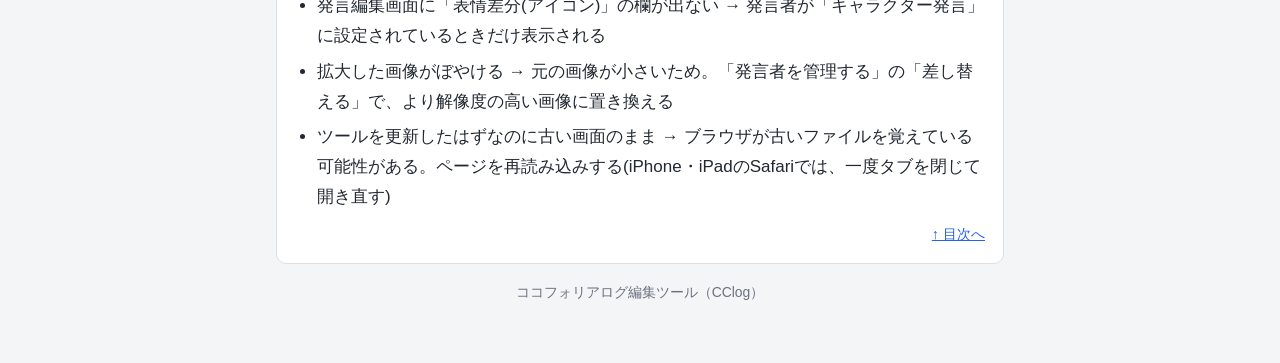
==== commit 9139b9a1: "発言者の名前を一括変更できるように（同名の発言者には確認のうえ統合） Co-Authored-By: Claude Opus 5.5 <noreply@anthropic.com>" ====
--- a/manual.html
+++ b/manual.html
@@ -96,7 +96,7 @@
 
   <nav class="card toc" aria-label="目次">
     <h2>目次</h2>
-    <ol><li><a href="#sec-1">基本の流れ</a></li><li><a href="#sec-2">ログを読み込む</a></li><li><a href="#sec-3">自動保存と再開</a></li><li><a href="#sec-4">発言の表示のされ方</a></li><li><a href="#sec-5">発言の編集</a></li><li><a href="#sec-6">発言者を管理する(色・表示方法・画像)</a></li><li><a href="#sec-7">一時保存(ファイルとして書き出す)</a></li><li><a href="#sec-8">絞り込み表示</a></li><li><a href="#sec-9">書き出し</a></li><li><a href="#sec-10">対応環境・注意点</a></li><li><a href="#sec-11">うまくいかないときは</a></li></ol>
+    <ol><li><a href="#sec-1">基本の流れ</a></li><li><a href="#sec-2">ログを読み込む</a></li><li><a href="#sec-3">自動保存と再開</a></li><li><a href="#sec-4">発言の表示のされ方</a></li><li><a href="#sec-5">発言の編集</a></li><li><a href="#sec-6">発言者を管理する(名前・色・表示方法・画像)</a></li><li><a href="#sec-7">一時保存(ファイルとして書き出す)</a></li><li><a href="#sec-8">絞り込み表示</a></li><li><a href="#sec-9">書き出し</a></li><li><a href="#sec-10">対応環境・注意点</a></li><li><a href="#sec-11">うまくいかないときは</a></li></ol>
   </nav>
 
   <div class="card-list"><section class="card sec" id="sec-1"><h2>基本の流れ</h2><ul><li>①ココフォリアのセッションからHTMLを書き出す</li><li>②このツールを開き「ファイルを選ぶ」でそのHTMLを読み込む</li><li>③発言を確認しながら必要に応じて並べ替え・削除・追加編集</li><li>④編集が終わったらサイドバーの「書き出す」からMarkdown・テキスト・プレビュー用HTMLのいずれかをコピー(プレビュー用HTMLはダウンロードのみ)してNotionなどに取り込む</li><li>途中で中断しても、編集内容は自動保存されるので次回そのまま再開できる(下記＜自動保存と再開＞参照)</li><li>長期保管したいときや、別の端末で続きをやりたいときは「一時保存(HTML)」でこのツール専用の保存ファイルを作っておける(下記＜一時保存＞参照)</li></ul><a class="to-top" href="#top">↑ 目次へ</a></section>
@@ -104,7 +104,7 @@
 <section class="card sec" id="sec-3"><h2>自動保存と再開</h2><ul><li>編集するたびに、内容がブラウザ内に自動保存される(端末の外には出ない)。次にツールを開くと読み込み画面に「編集途中の内容が残っています」という一覧が出て、「再開」を押せば続きから編集できる</li><li><strong>シナリオごとに枠が分かれており、最新5件まで残る。</strong>別のシナリオのログを読み込んでも、前のシナリオの編集内容は消えない<ul><li>同じシナリオを編集し直した場合は同じ枠が上書きされるので、件数は増えない</li><li>6件目を読み込むと、一番古いものだけが自動的に押し出される</li></ul></li><li>読み込み後も、ハンバーガーメニューの「別のファイルを読み込む」で読み込み画面に戻れば同じ一覧が表示され、そこから別のシナリオへ切り替えられる。いま開いているログは一覧には出ない(戻りたいときは「キャンセル」を使う)</li><li>いらなくなった記録は各行の「破棄」で消せる(確認ダイアログあり)</li><li><strong>注意: これは作業中断の保険であって、保管場所ではない</strong><ul><li>iPhone・iPadのSafariは、7日間サイトを開かないと自動保存を消す仕様がある</li><li>保存できる容量にも上限があり(iPhoneでおよそ5MB)、大きなログを何本も抱えると古いものから自動的に手放される。表情差分画像を含むログは、画像のぶんだけ容量が大きくなる</li><li>長期保管したいときは「一時保存(HTML)」でファイルとして書き出しておく</li></ul></li></ul><a class="to-top" href="#top">↑ 目次へ</a></section>
 <section class="card sec" id="sec-4"><h2>発言の表示のされ方</h2><ul><li>発言カードには、通し番号・タブ名・(ダイスロールなら)「🎲 ダイスロール」の印が表示され、左端が発言者の色で縁取られる</li><li>発言者ごとに、表示方法が次の2種類に分かれる(サイドバーの「発言者を管理する」で切り替え可能)<ul><li><strong>キャラクター発言</strong>: 表情差分画像(アイコン)から吹き出しが出る表示。アイコンは発言者の色で縁取られる</li><li><strong>地の文</strong>: アイコンを使わない、従来どおりの「発言者：本文」の表示</li></ul></li><li>読み込んだ直後は、ログの中で一度でも画像付きで発言している発言者は「キャラクター発言」、一度も画像を使っていない発言者(KPなど)は「地の文」に自動で振り分けられる</li><li><strong>ダイスロールの発言は、キャラクター発言の発言者であっても吹き出しにせず、常に地の文と同じ見た目で表示される</strong>(一覧・プレビュー用HTMLとも共通)</li><li>ダイスロールの判定結果(本文末尾の最後の「＞」より後ろの語句)は、成功度合いに応じて色付きで強調表示される(一覧・プレビュー用HTMLとも共通)。極端な結果ほど目立つようにしてある<ul><li>クリティカル: オレンジ地に白文字(最も目立つ)</li><li>イクストリーム成功: 薄い青の地に青の太字</li><li>ハード成功: 青の太字</li><li>レギュラー成功・成功: 青の文字</li><li>失敗: 赤みのある文字</li><li>ファンブル・致命的失敗: 赤地に白文字(最も目立つ)</li><li>本文を手で書き換えて末尾が判定語句でなくなった場合は強調されない</li></ul></li><li>ココフォリアのシステムメッセージ(SAN値の変化通知やHP・MPの増減など、発言者のいないもの)は、発言者名のない専用の見た目(四角い枠で囲まれた表示)で表示される</li></ul><a class="to-top" href="#top">↑ 目次へ</a></section>
 <section class="card sec" id="sec-5"><h2>発言の編集</h2><ul><li>発言カードを1回タップ(クリック)すると選択され、画面下部に操作バーが出る。もう一度タップすると選択解除<ul><li>操作バーのボタン:「↑上へ／↓下へ」(選択中の発言を1つ上下に移動)、「編集」(内容を編集)、「削除」(確認ダイアログあり)、「＋この下に発言を追加」(すぐ下に新しい発言を挿入)</li><li>操作バー右上の「▾」で操作ボタンだけ折りたたみ可能(ファイル名や選択中の表示は残る)。「&#215;」で選択解除</li></ul></li><li>発言カードを素早く2回タップ(ダブルクリック)すると、選択操作を挟まずそのまま編集画面が開く。保存・キャンセルは通常の編集画面と同じ</li><li>「編集」「＋この下に発言を追加」で開く画面で設定できるもの<ul><li>タブ: ココフォリアの発言タブ(例:[main])。既存から選ぶか「＋新しいタブを追加する」で新規作成</li><li>発言者: 既存から選ぶか「＋新しい発言者を登録する」で新規登録(新規登録時は色も設定)</li><li>本文: 発言のテキスト</li><li>ダイスロールとして扱う: チェックすると書き出し時にダイスロールとして扱われ、絞り込み・成功失敗判定の対象になる。新規追加時は本文の内容から自動でオン/オフが切り替わるが手動でも変更可</li><li>発言者の色: あらかじめ用意された色見本(スウォッチ)から選ぶか、「カラーコード」欄に<code>#03a9f4</code>のような16進数を直接入力</li><li>表情差分(アイコン): 選んだ発言者が「キャラクター発言」のときだけ表示される欄。その発言者が持っている表情の中から、この発言に使う画像を選ぶ(「画像なし」も選べる)。「＋ 新しい画像を追加」で端末内の画像を読み込み、その発言者の表情として追加したうえでこの発言に使うこともできる</li></ul></li><li>サイドバーの「本文が空の発言をまとめて削除」で、ココフォリアのシステムメッセージなど本文が空の発言をまとめて削除できる(実行前に件数確認ダイアログあり)</li></ul><a class="to-top" href="#top">↑ 目次へ</a></section>
-<section class="card sec" id="sec-6"><h2>発言者を管理する(色・表示方法・画像)</h2><ul><li>サイドバーの「発言者を管理する(色・表示方法・画像)」を押すと、ログに登場する発言者の一覧が開く。発言者ごとに次の3つをまとめて設定できる(以前の「発言者の色を管理する」から名前が変わり、機能が増えた)</li><li><strong>色</strong>: 「色を変更」を押すと色見本とカラーコード欄が出る。色を変えると、その発言者のすべての発言の色が一括で変わる</li><li><strong>表示方法</strong>: 「🗨️ キャラクター発言」「地の文」のボタンで切り替える(違いは上記＜発言の表示のされ方＞参照)</li><li><strong>表情差分画像</strong>: 表示方法によって、画像まわりの表示が変わる<ul><li>キャラクター発言の場合: その発言者が持っている表情の一覧が並ぶ<ul><li>サムネイルをタップすると拡大表示される。元の画像は小さいため、拡大するとぼやけて見える</li><li>サムネイル横の欄で表情に名前を付けられる(初期状態は「表情1」「表情2」…)。発言編集画面で表情を選ぶときの目印になる</li><li>「差し替える」で、その表情の画像を別の画像に置き換えられる。その表情を使っているすべての発言の画像が一緒に変わるので、よりきれいな画像に差し替えたいときに使う</li><li>「＋ 新しい表情を追加」で表情を増やせる(追加しただけでは既存の発言には割り当てられない。使いたい発言の編集画面で選ぶ)</li></ul></li><li>地の文で、画像を1枚も持っていない場合(以前の形式のログや、KPなど): 「＋ 画像を追加する」で最初の画像を追加できる。<strong>追加すると、その発言者のすべての発言に同じ画像が付き、自動的に「キャラクター発言」に切り替わる</strong></li><li>地の文だが画像を持っている場合: 「画像 ○件を保持しています」という案内だけが出る。「キャラクター発言」に切り替えると画像が表示される(地の文にしても画像は消えない)</li></ul></li><li>画像は一時保存(HTML)・ブラウザ内の自動保存のどちらにも一緒に保存される</li></ul><a class="to-top" href="#top">↑ 目次へ</a></section>
+<section class="card sec" id="sec-6"><h2>発言者を管理する(名前・色・表示方法・画像)</h2><ul><li>サイドバーの「発言者を管理する(名前・色・表示方法・画像)」を押すと、ログに登場する発言者の一覧が開く。発言者ごとに次の4つをまとめて設定できる(以前の「発言者の色を管理する」から名前が変わり、機能が増えた)</li><li><strong>名前</strong>: 「名前を変更」を押すと名前の入力欄が出る。新しい名前を入れて「変更」(またはEnter)を押すと、その発言者のすべての発言の名前が一括で変わる。表情差分画像・表示方法・色・KP/PL表示の設定もそのまま新しい名前に引き継がれる<ul><li>既にいる別の発言者と同じ名前にすると、確認ダイアログのあとで2人を1人の発言者にまとめる(表記ゆれの統一などに使える)。色と表示方法はまとめ先(既にいるほう)に合わせ、表情差分画像は両方の分を残す</li></ul></li><li><strong>色</strong>: 「色を変更」を押すと色見本とカラーコード欄が出る。色を変えると、その発言者のすべての発言の色が一括で変わる</li><li><strong>表示方法</strong>: 「🗨️ キャラクター発言」「地の文」のボタンで切り替える(違いは上記＜発言の表示のされ方＞参照)</li><li><strong>表情差分画像</strong>: 表示方法によって、画像まわりの表示が変わる<ul><li>キャラクター発言の場合: その発言者が持っている表情の一覧が並ぶ<ul><li>サムネイルをタップすると拡大表示される。元の画像は小さいため、拡大するとぼやけて見える</li><li>サムネイル横の欄で表情に名前を付けられる(初期状態は「表情1」「表情2」…)。発言編集画面で表情を選ぶときの目印になる</li><li>「差し替える」で、その表情の画像を別の画像に置き換えられる。その表情を使っているすべての発言の画像が一緒に変わるので、よりきれいな画像に差し替えたいときに使う</li><li>「＋ 新しい表情を追加」で表情を増やせる(追加しただけでは既存の発言には割り当てられない。使いたい発言の編集画面で選ぶ)</li></ul></li><li>地の文で、画像を1枚も持っていない場合(以前の形式のログや、KPなど): 「＋ 画像を追加する」で最初の画像を追加できる。<strong>追加すると、その発言者のすべての発言に同じ画像が付き、自動的に「キャラクター発言」に切り替わる</strong></li><li>地の文だが画像を持っている場合: 「画像 ○件を保持しています」という案内だけが出る。「キャラクター発言」に切り替えると画像が表示される(地の文にしても画像は消えない)</li></ul></li><li>画像は一時保存(HTML)・ブラウザ内の自動保存のどちらにも一緒に保存される</li></ul><a class="to-top" href="#top">↑ 目次へ</a></section>
 <section class="card sec" id="sec-7"><h2>一時保存(ファイルとして書き出す)</h2><ul><li>「一時保存(HTML)」を押すと、現在の編集内容を保存した専用のHTMLファイルが書き出される</li><li>見た目はふつうのログHTMLだが内部に編集データが埋め込まれており、再度「ファイルを選ぶ」で読み込むと続きから編集を再開できる</li><li><strong>PC(Chrome・Edge)では、初回だけ保存場所を選ぶダイアログが出て、2回目以降は同じファイルに上書きされる</strong>(Wordの保存に近い動作)。ファイルが増えていかない。別のログを読み込むと保存先はリセットされ、次の保存でまた選び直しになる</li><li><strong>iPhone・iPadでは上書きできず、保存のたびに新しいファイルが作られる。</strong>ファイル名は「元のファイル名_日時.html」の形式で自動的に付く(例:<code>蝶と熱病[all]_20260729_1530.html</code>)ので、必要に応じて古いものを整理する</li><li>「共有して保存(保存先を選ぶ)」ボタン(iPhone・iPadでのみ表示)を使うと、共有シートが開いて保存先を選べる。iCloud Driveの決まったフォルダに置きたいときなどに使う<ul><li><strong>こちらも上書きはできない。</strong>iOSは同じ名前のファイルがあっても「置き換えますか?」とは聞かず、別名で保存する仕様のため(実機で確認済み)。ファイル名は「一時保存」と同じ日時つきなので、どれがいつの保存かは名前で見分けられる</li></ul></li><li>日常的な中断・再開は上記の＜自動保存と再開＞で済むので、ファイルの書き出しは区切りがついたときや長期保管したいときだけでよい</li></ul><a class="to-top" href="#top">↑ 目次へ</a></section>
 <section class="card sec" id="sec-8"><h2>絞り込み表示</h2><ul><li>サイドバーの「絞り込み」から一覧に表示する発言を絞り込める(2条件は同時に組み合わせ可)<ul><li>発言者で絞り込む: 特定の発言者の発言だけ表示</li><li>表示するダイスロール判定: ダイスロールのみ／成功系のみ(クリティカル・イクストリーム成功・ハード成功・レギュラー成功・成功)／失敗系のみ(失敗・ファンブル・致命的失敗)／ダイスロール以外(会話のみ)</li></ul></li><li>サイドバーには現在の絞り込み状態が表示され、絞り込み中はハンバーガーメニューのアイコンにも印が付く</li><li>絞り込み中は並べ替え・発言の追加ができない(隠れている発言との位置関係が分かりにくくなるため)。編集・削除は絞り込み中でも可能。「すべて表示」に戻すと並べ替え・追加ができるようになる</li><li>ダイスロールの自動判定: 本文に「数字+D+数字」(例:1D100)と「＞」が含まれると自動的にダイスロールとして扱われる。成功・失敗判定は本文の末尾(最後の「＞」より後ろ)がココフォリアのCoCダイスボット出力語句(クリティカル・イクストリーム成功・ハード成功・レギュラー成功・成功・失敗・ファンブル。「致命的失敗」もファンブルとして扱う)と一致するかで判定。それ以外の判定語句(他システムのダイスボット等)は「ダイスロールのみ」には表示されるが成功系・失敗系の絞り込みには含まれない</li></ul><a class="to-top" href="#top">↑ 目次へ</a></section>
 <section class="card sec" id="sec-9"><h2>書き出し</h2><ul><li>サイドバーの「書き出す」から編集済みのログをMarkdown・テキスト・プレビュー用HTMLのいずれかで出力<ul><li>Markdown(Notion向け): タブごとに見出し(<code>###</code>)で区切られ、発言者名が太字になる。Notionにそのまま貼り付けて使う想定の書式</li><li>テキスト(.txt): 見出しや太字の記号を使わないシンプルな書式</li><li>プレビュー用HTML(Notion貼り付け用): NotionのHTMLブロックに貼り付けて「読む」ための、閲覧専用の書式。文字サイズ・フォントは本ツールの画面表示に合わせてある。「発言者：セリフ」を1行にまとめたシンプルな表示で、KP・PLは左に色付きの線で見分けられる(個々のキャラクターは発言者ごとの登録色で表示)。タブ名によって表示が変わる: タブ名が「info」の発言は発言者名を表示せず、地の文よりインデントを下げた引用ブロックとして表示。タブ名が「other」の発言は全体をグレー表示にする(KP・PLの色線も付かない)。それ以外のタブ名(「main」を含む)は通常表示。以前の形式のログは既定のタブ名が「[main]」「[info]」「[other]」のように角括弧付きになっているが、括弧の有無・大文字小文字・全角半角の違いはすべて区別せず同じものとして扱う。新しい形式のログはタブ名が「[メイン]」「[情報]」のように日本語で表示されるが、ログ内部のタブの区別をもとに自動で判定するので、同じように info・other の表示になる。「キャラクター発言」に設定した発言者は、ツール内の一覧と同じくアイコン(発言者の色で縁取り)＋吹き出しで表示される(ただしダイスロールと info タブの発言は吹き出しにならない)。<strong>本ツールへの読み込みには使えない</strong>(一時保存とは別物の、一方向の書き出し専用フォーマット)。プレビュー用HTMLは閲覧・貼り付け専用のため「コピー」ボタンは表示されず、「ダウンロード」のみ使える</li></ul></li><li>「KP/PL表示を設定」ボタン(書き出す欄に常に表示)から、実際の発言者一覧の中でKP・PLとして扱いたい発言者を(それぞれ複数)選べる。ここで選んだ内容はMarkdown・テキスト・プレビュー用HTMLのすべての書き出し形式に反映される。何も選ばなければ、これまで通り発言者名が「KP」「PL」のものがそのまま対象になる。1人の発言者をKPとPLの両方に設定することはできない(片方を選ぶともう片方は自動的に外れる)</li><li>「コピー」でクリップボードにコピー、「ダウンロード」でファイルとして保存(プレビュー用HTMLはダウンロードのみ)。書き出される内容は現在編集中の発言の並び・内容がそのまま反映される(絞り込み表示中でも、絞り込みに関係なく全発言が書き出される)</li><li>発言者名の色について: Markdown・テキストはどちらも文字に色を付けられないため、代わりに発言者の色に最も近い丸絵文字(🔴🟠🟡🟢🔵🟣🟤⚫⚪の9色)を発言の先頭に付けて見分けやすくしている。ただし「KP/PL表示を設定」でKPまたはPLとして選んだ発言者には丸絵文字を付けない(進行役・プレイヤー役という性質上、個人を色分けする対象ではないため)</li><li>Notionへの貼り付け方について: Notionのインポート方法によっては、貼り付けたHTMLの見た目(色・レイアウト)が保持されない場合がある。うまく反映されない場合は、ダウンロードしたHTMLファイルをブラウザで直接開いて読む、またはNotionの貼り付け方法(テキストとして貼り付け／埋め込みなど)を変えて試してほしい</li></ul><a class="to-top" href="#top">↑ 目次へ</a></section>
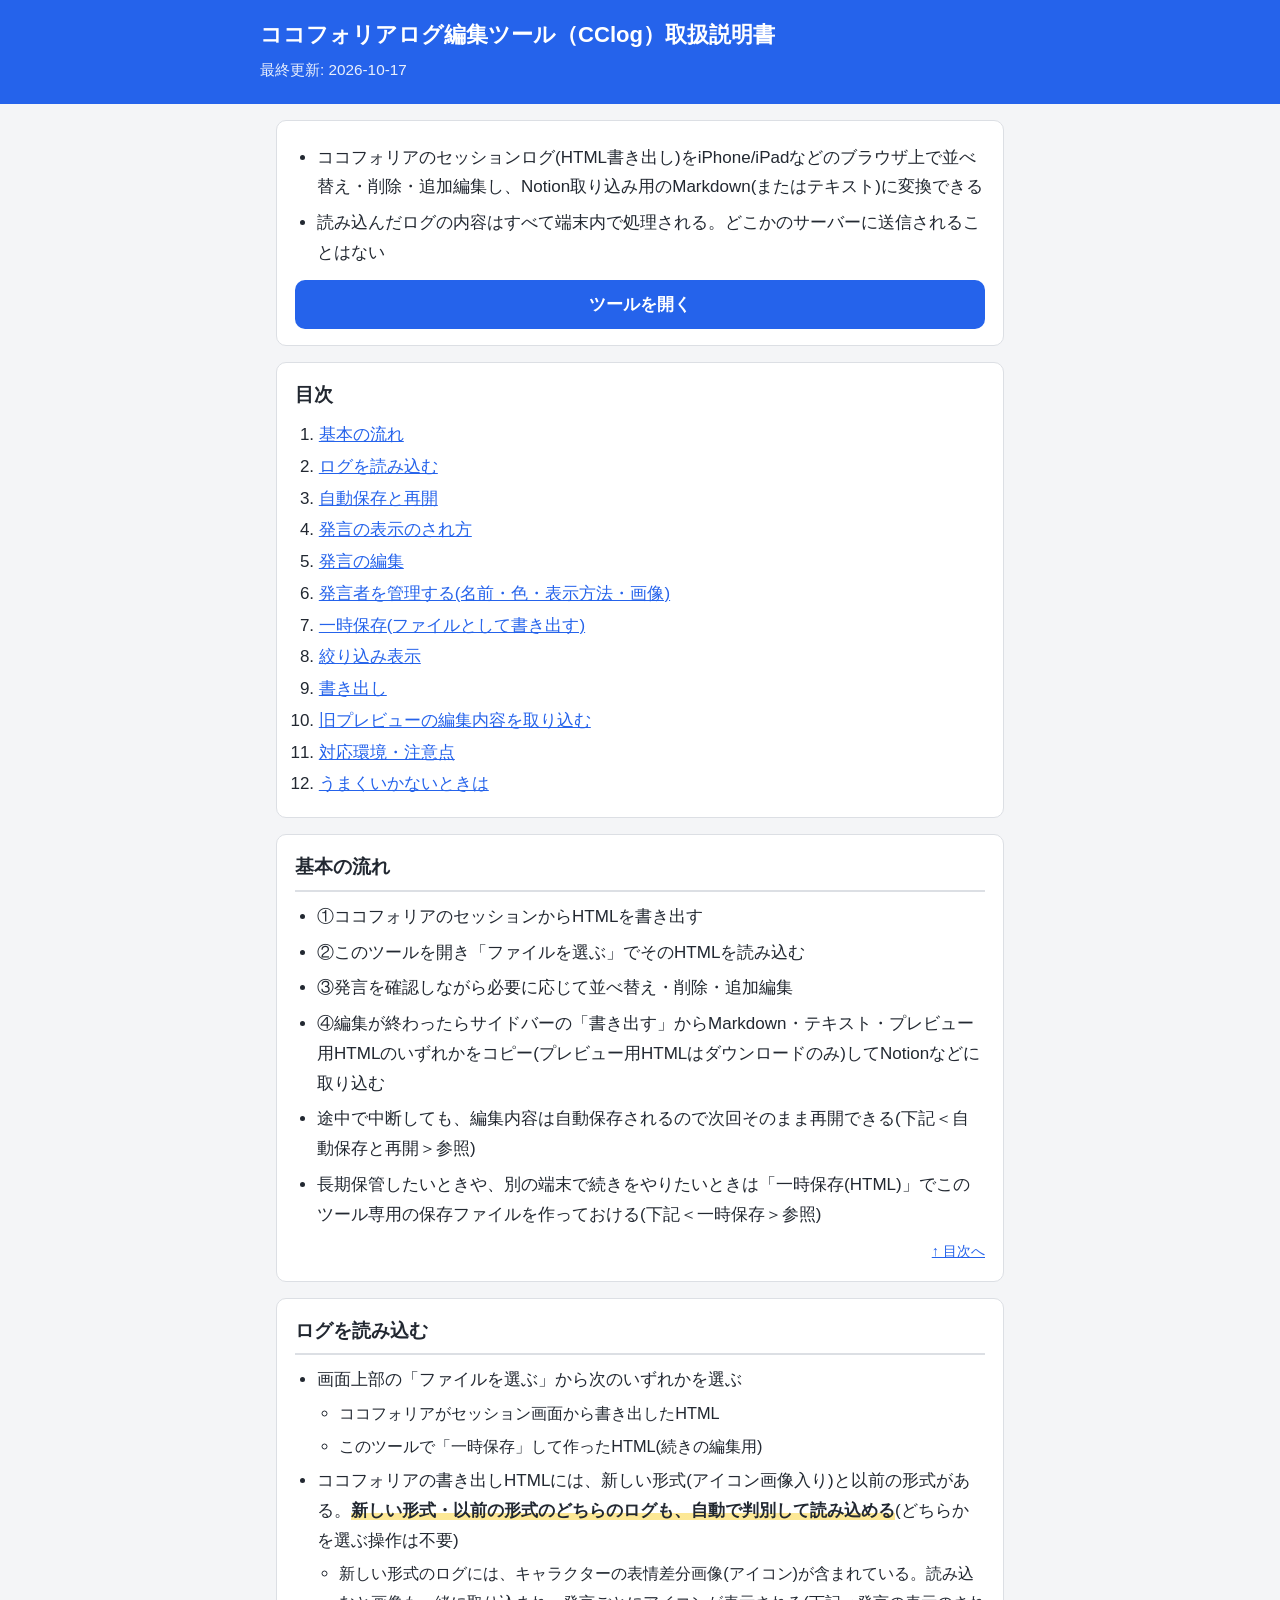
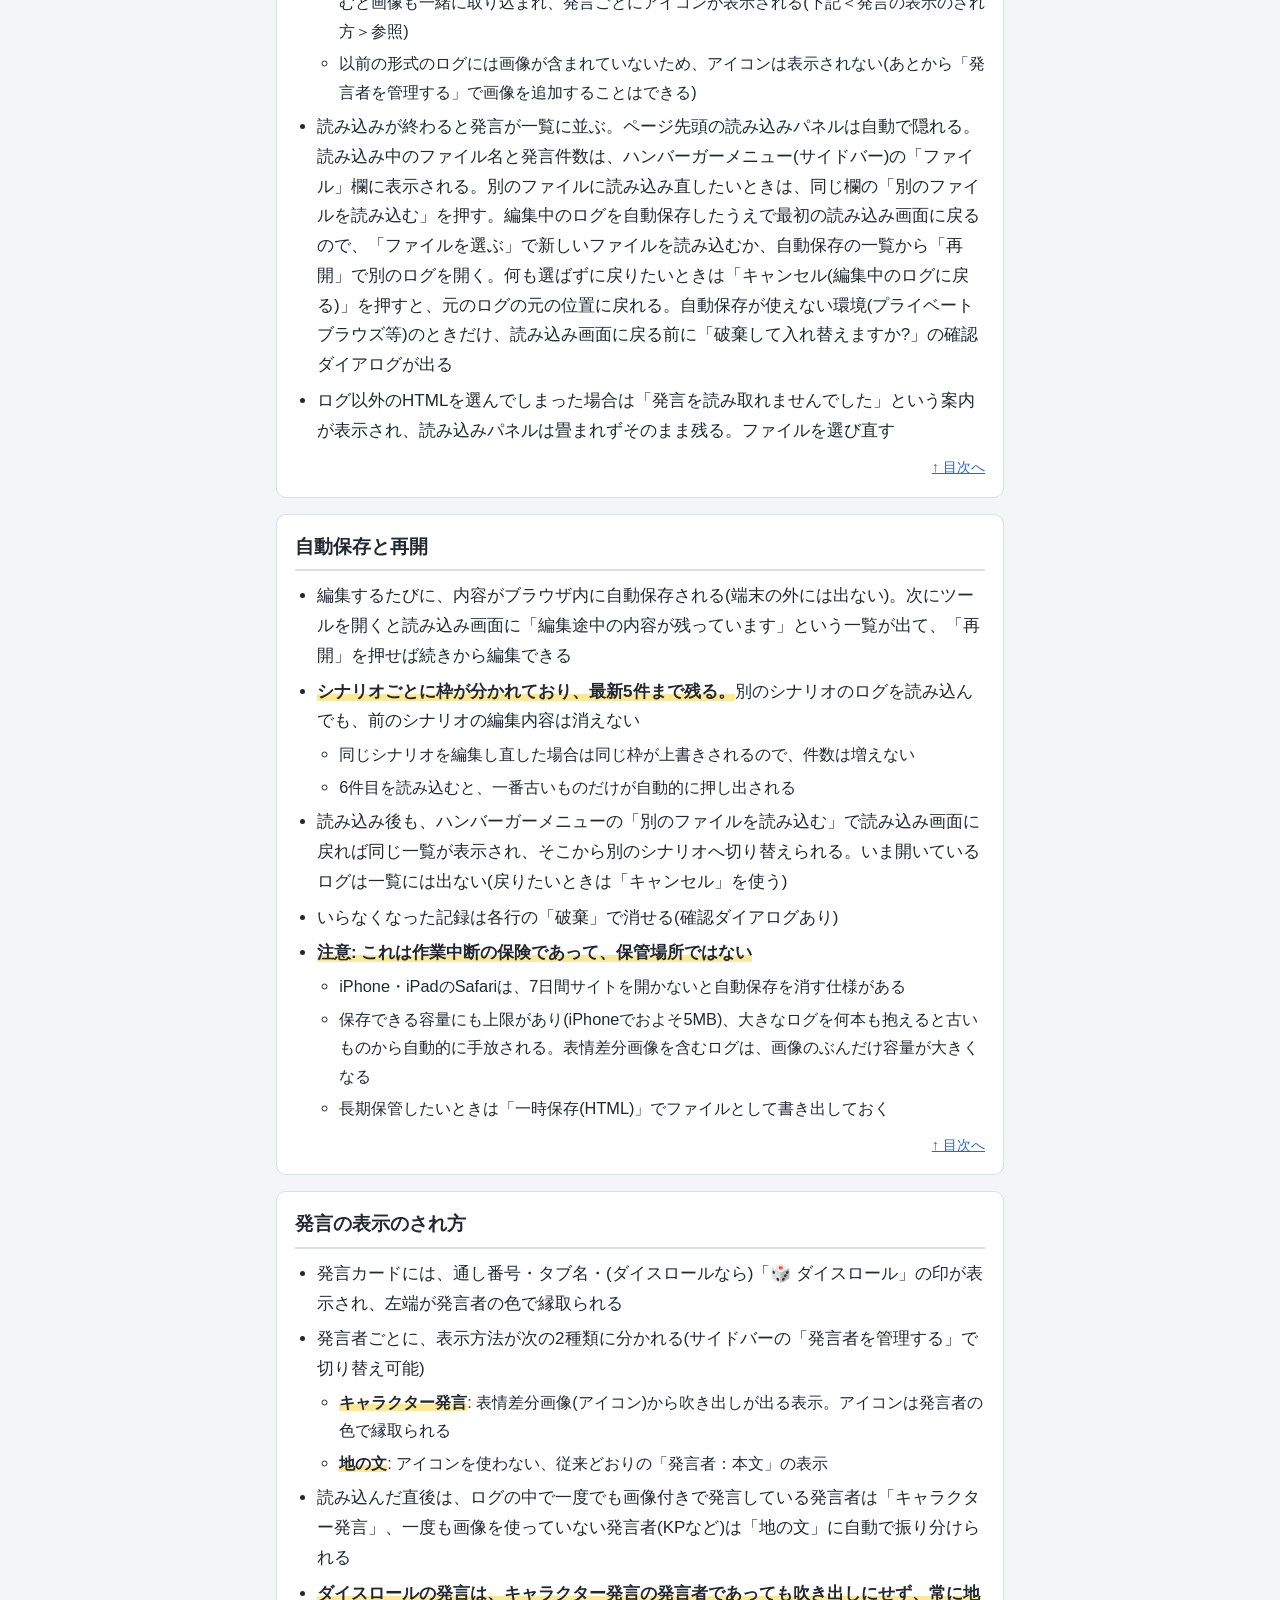
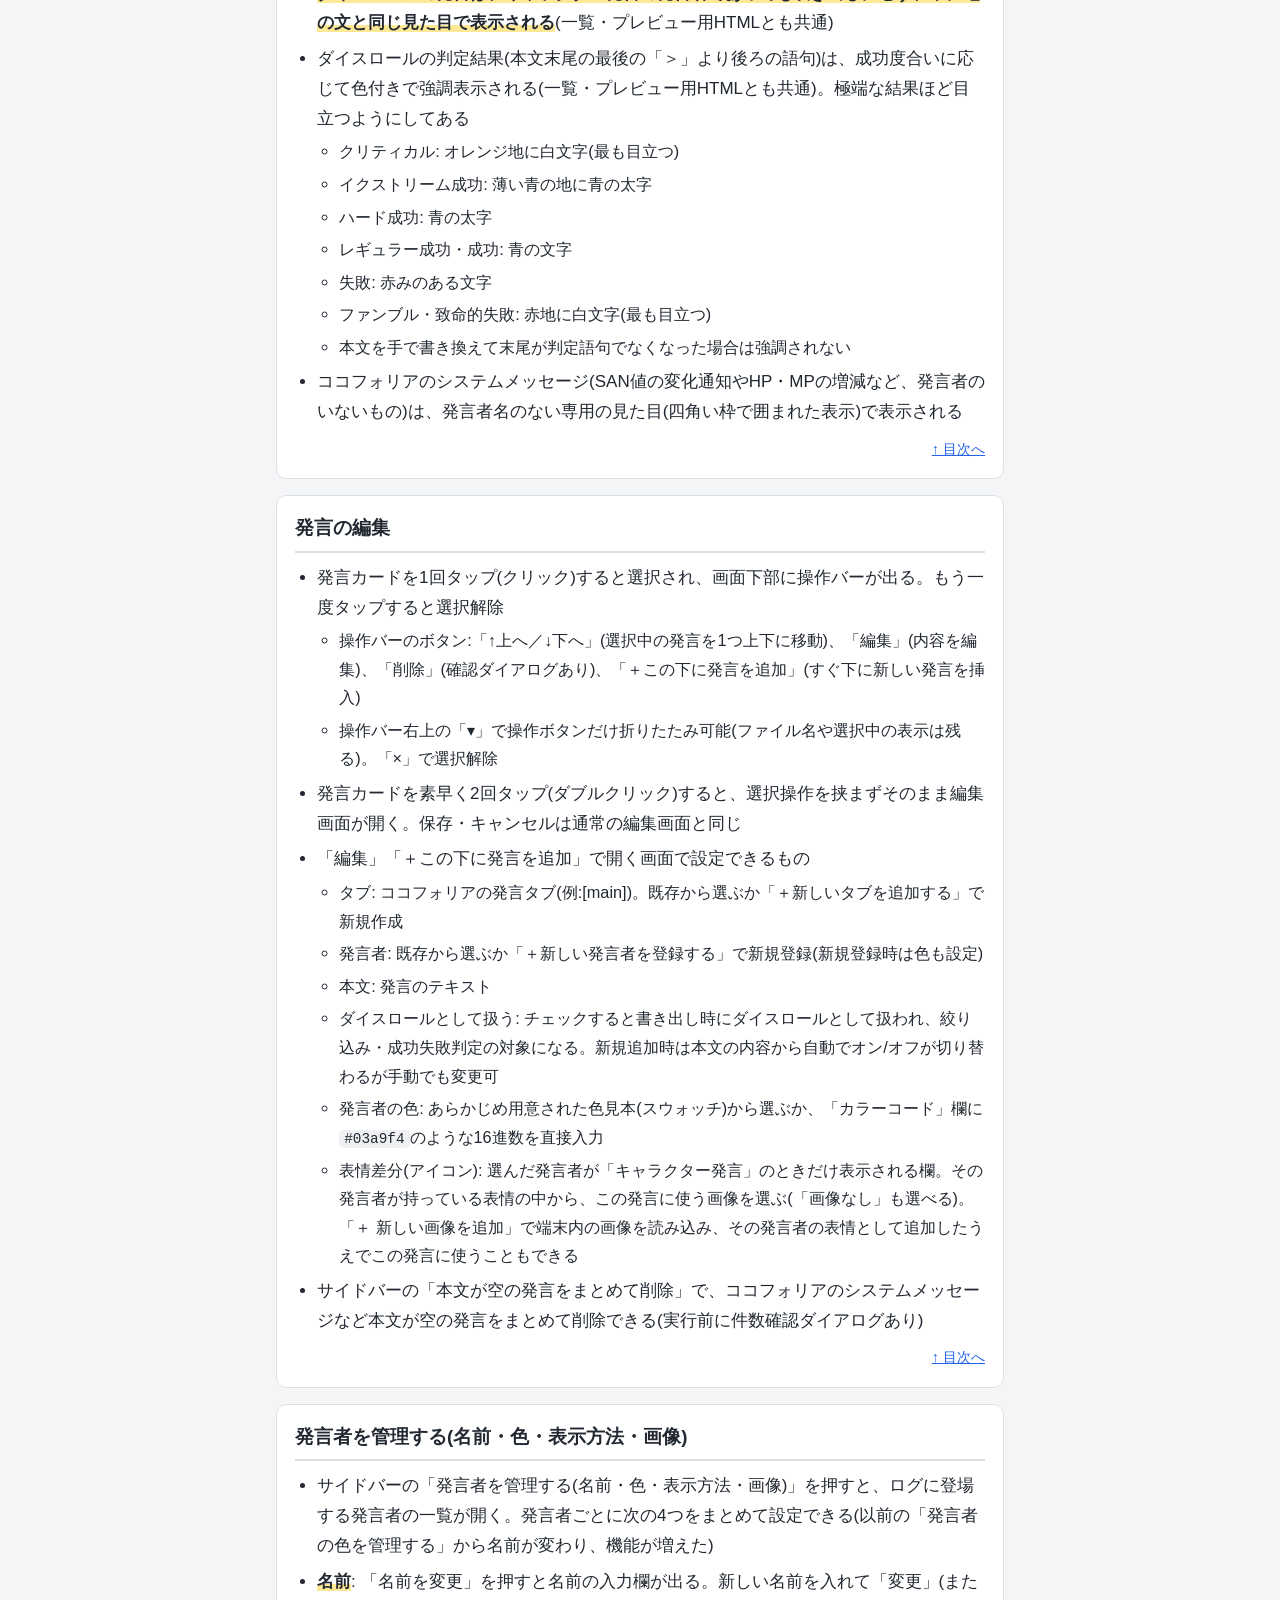
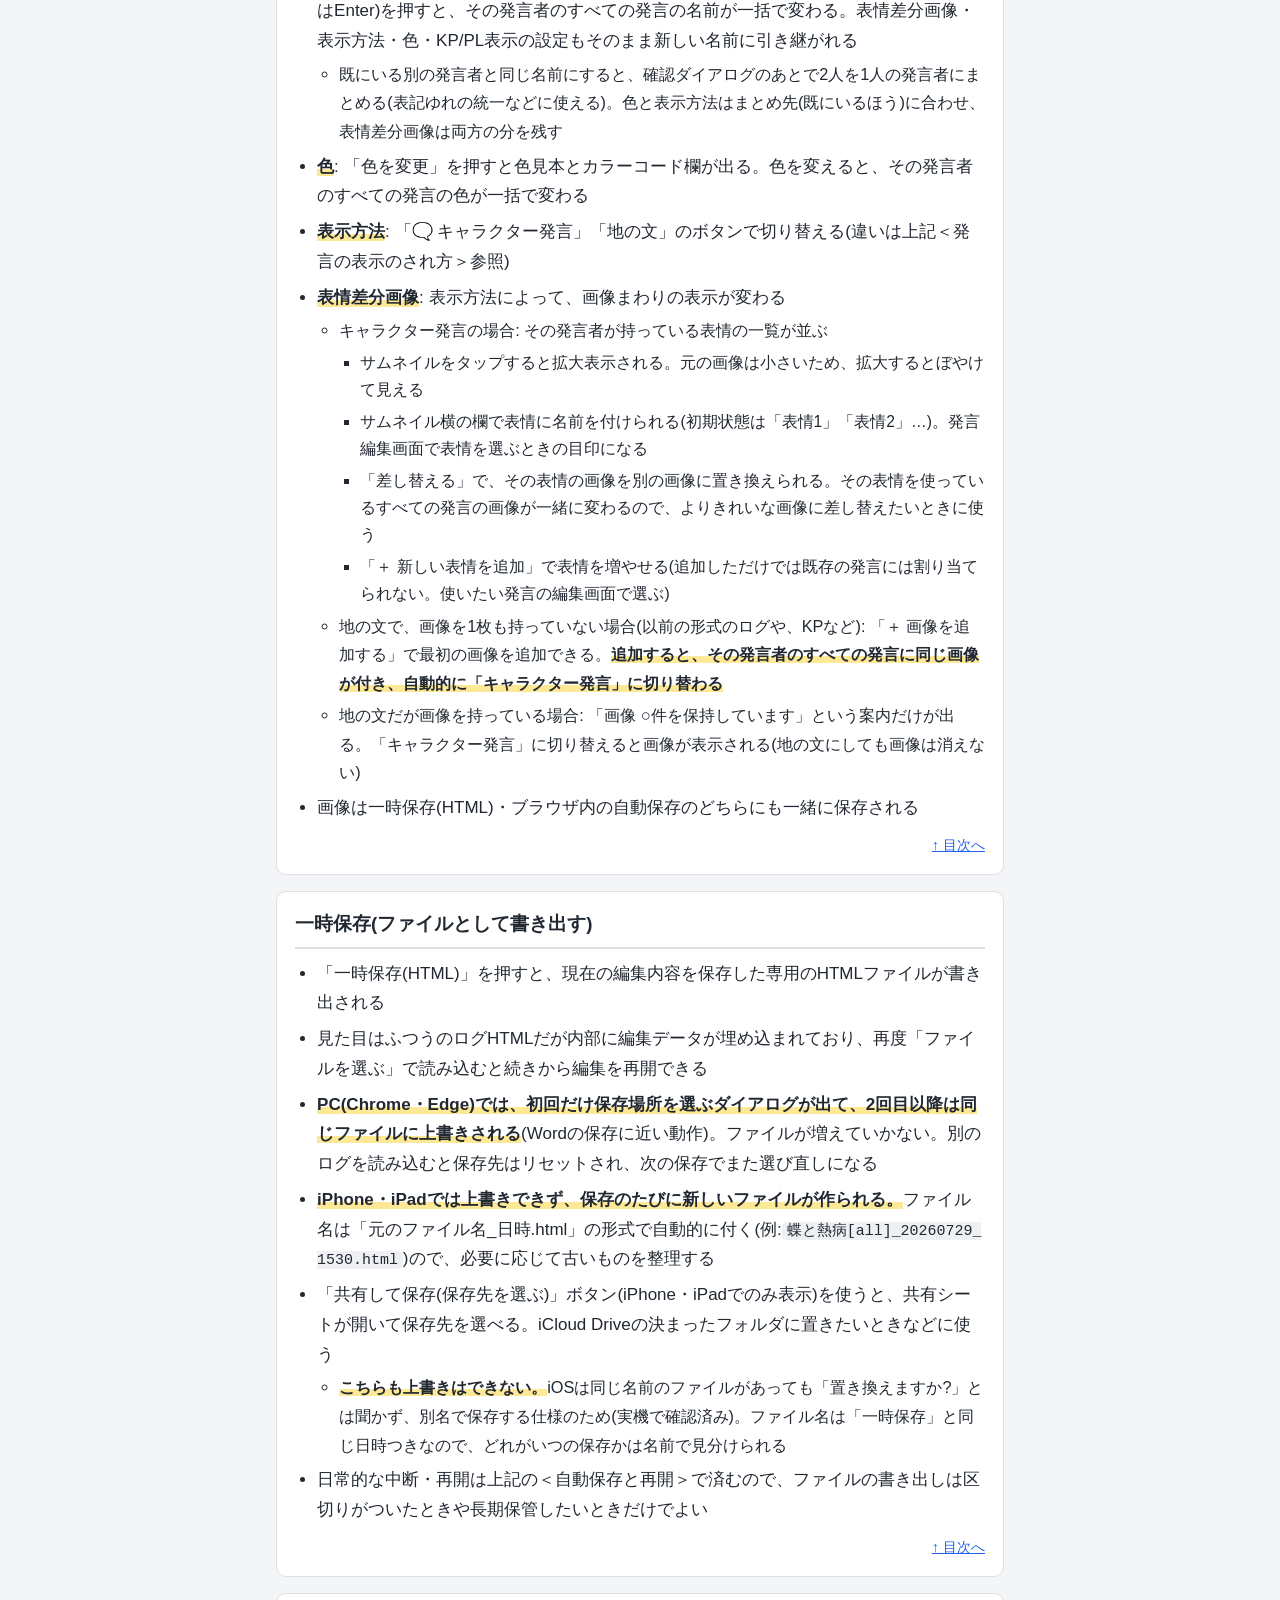
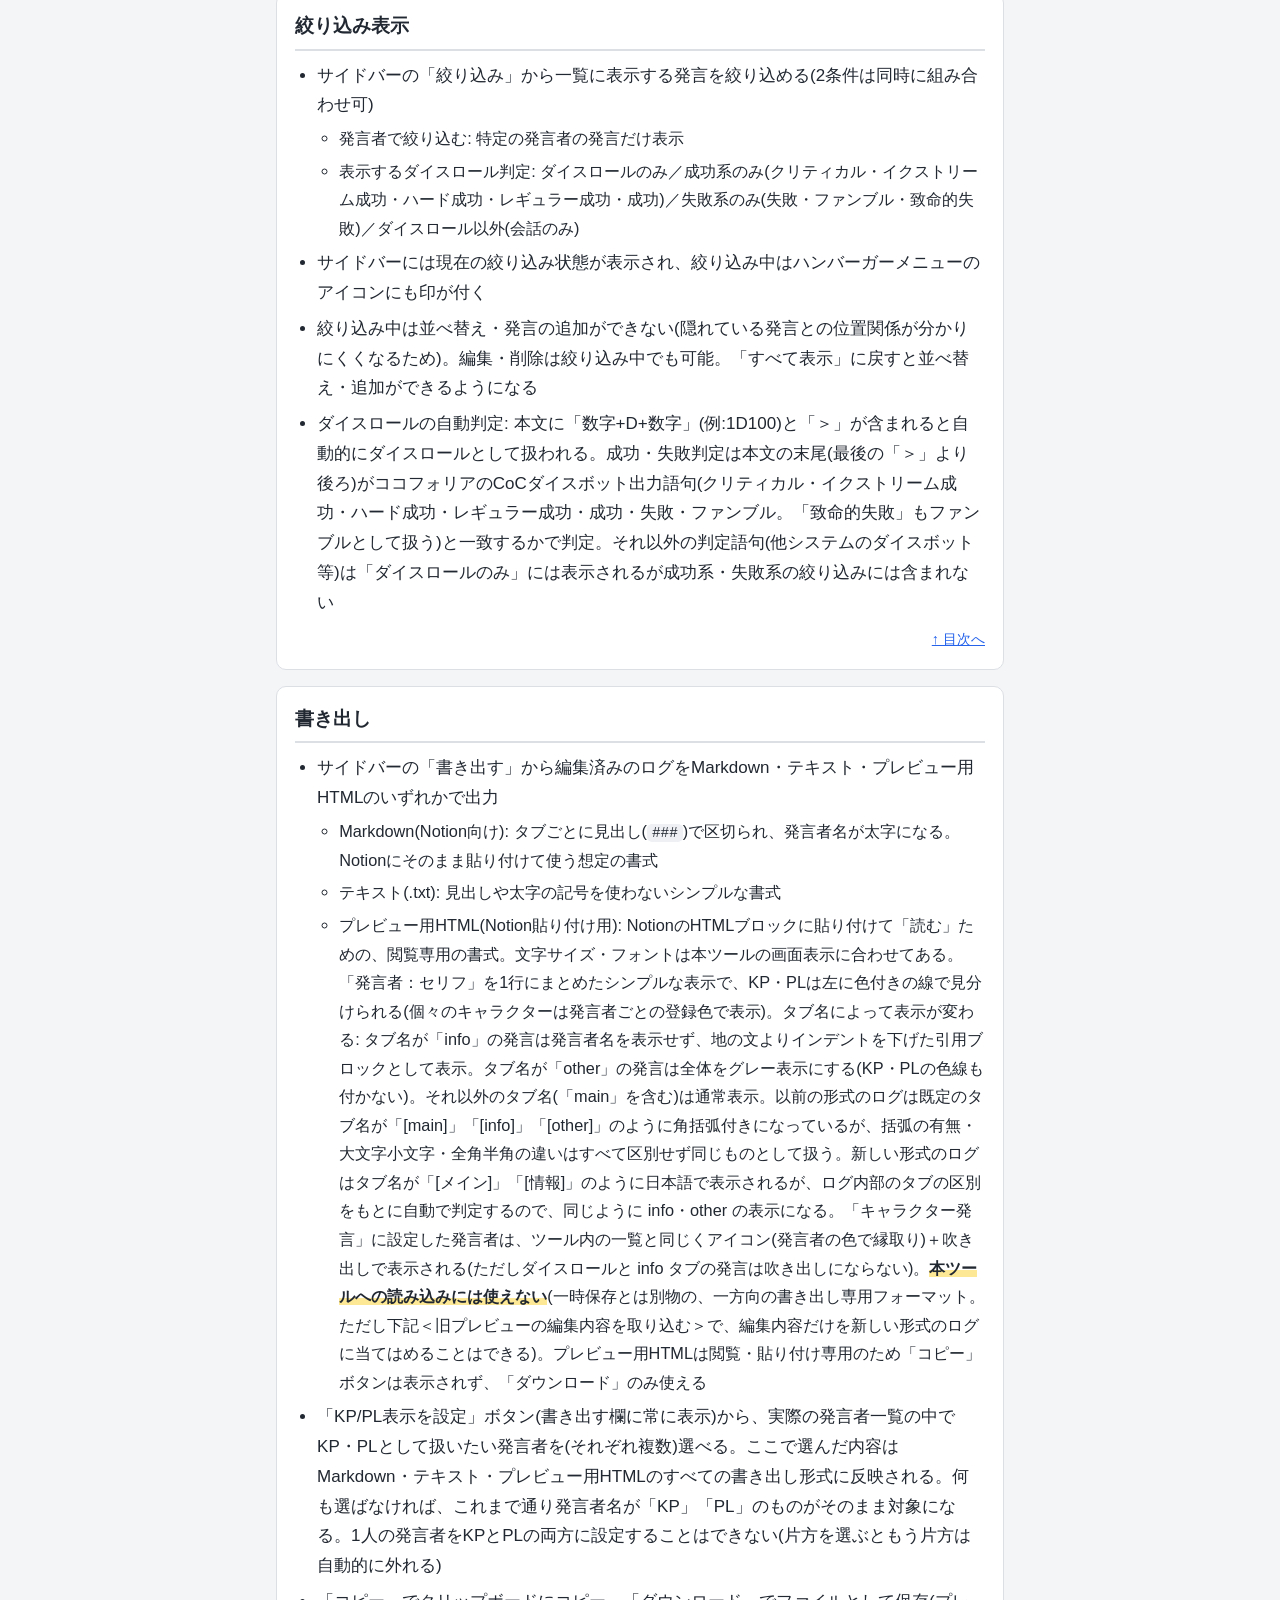
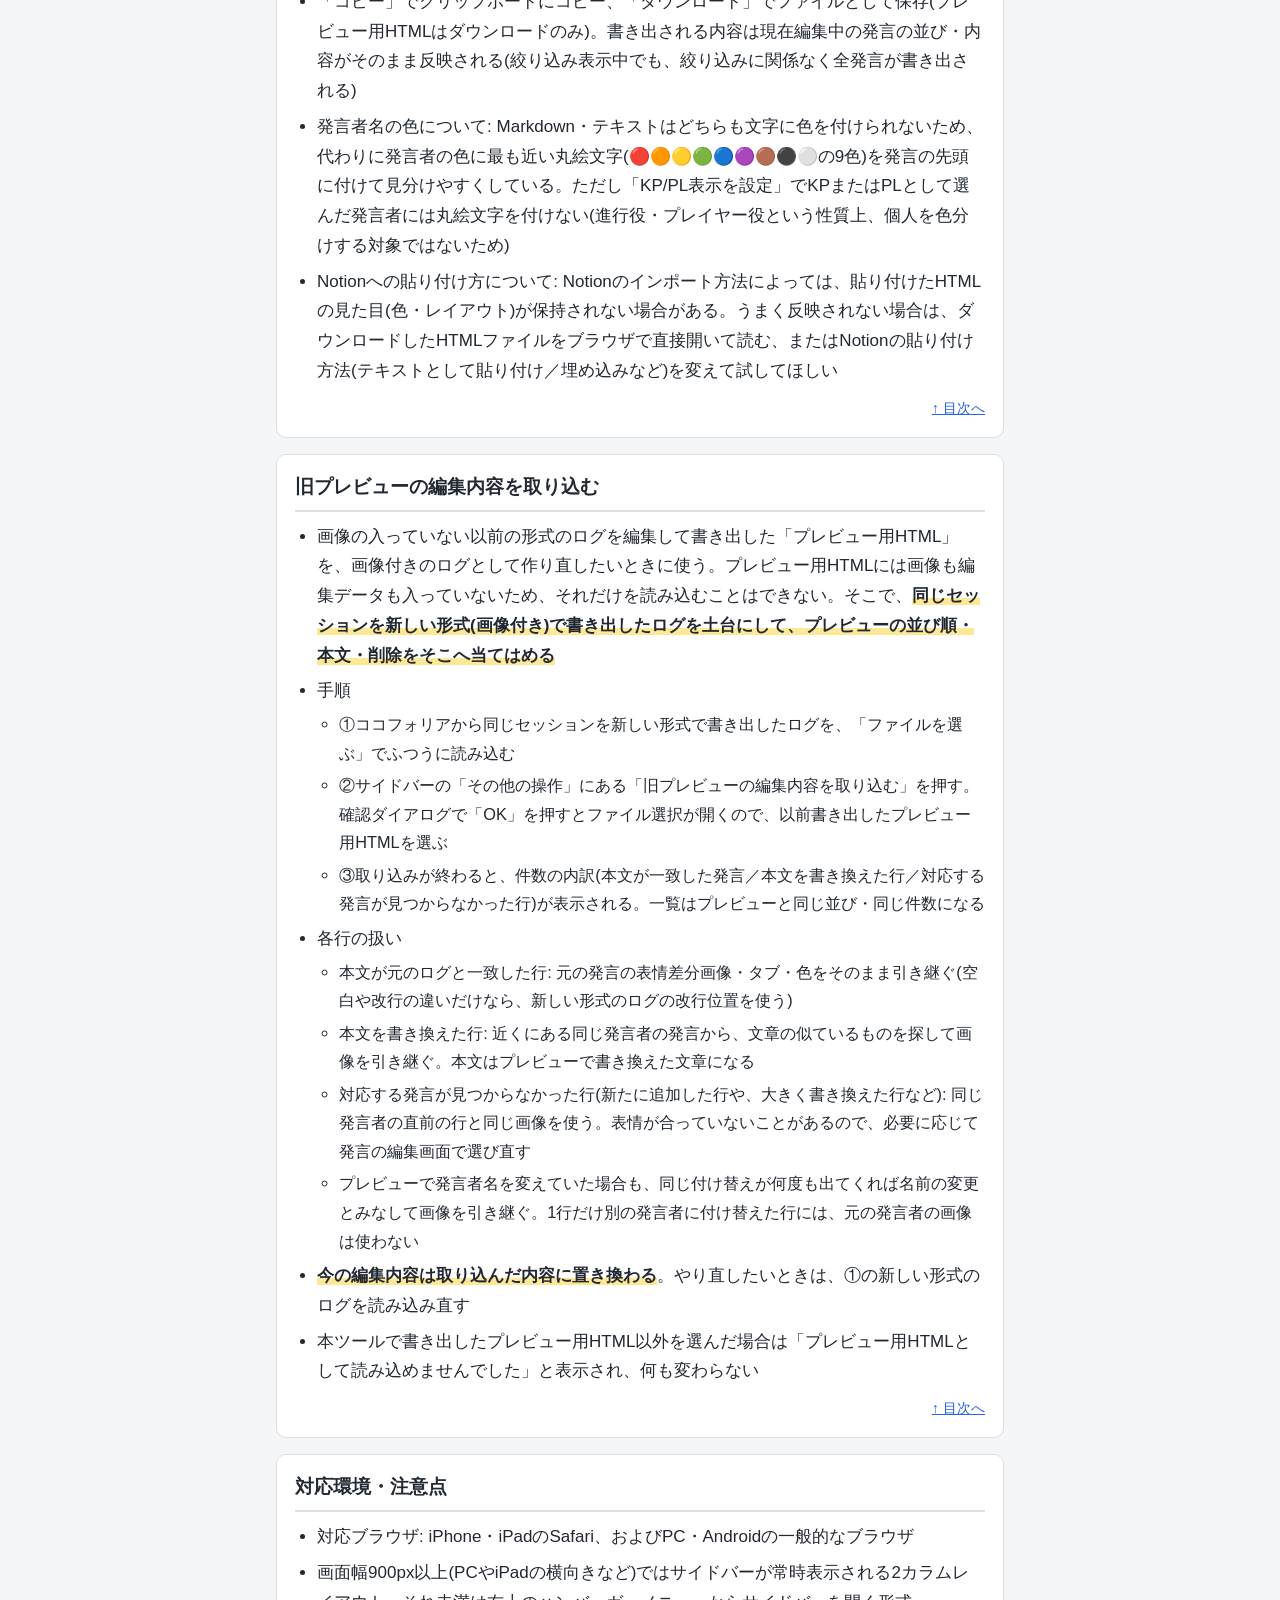
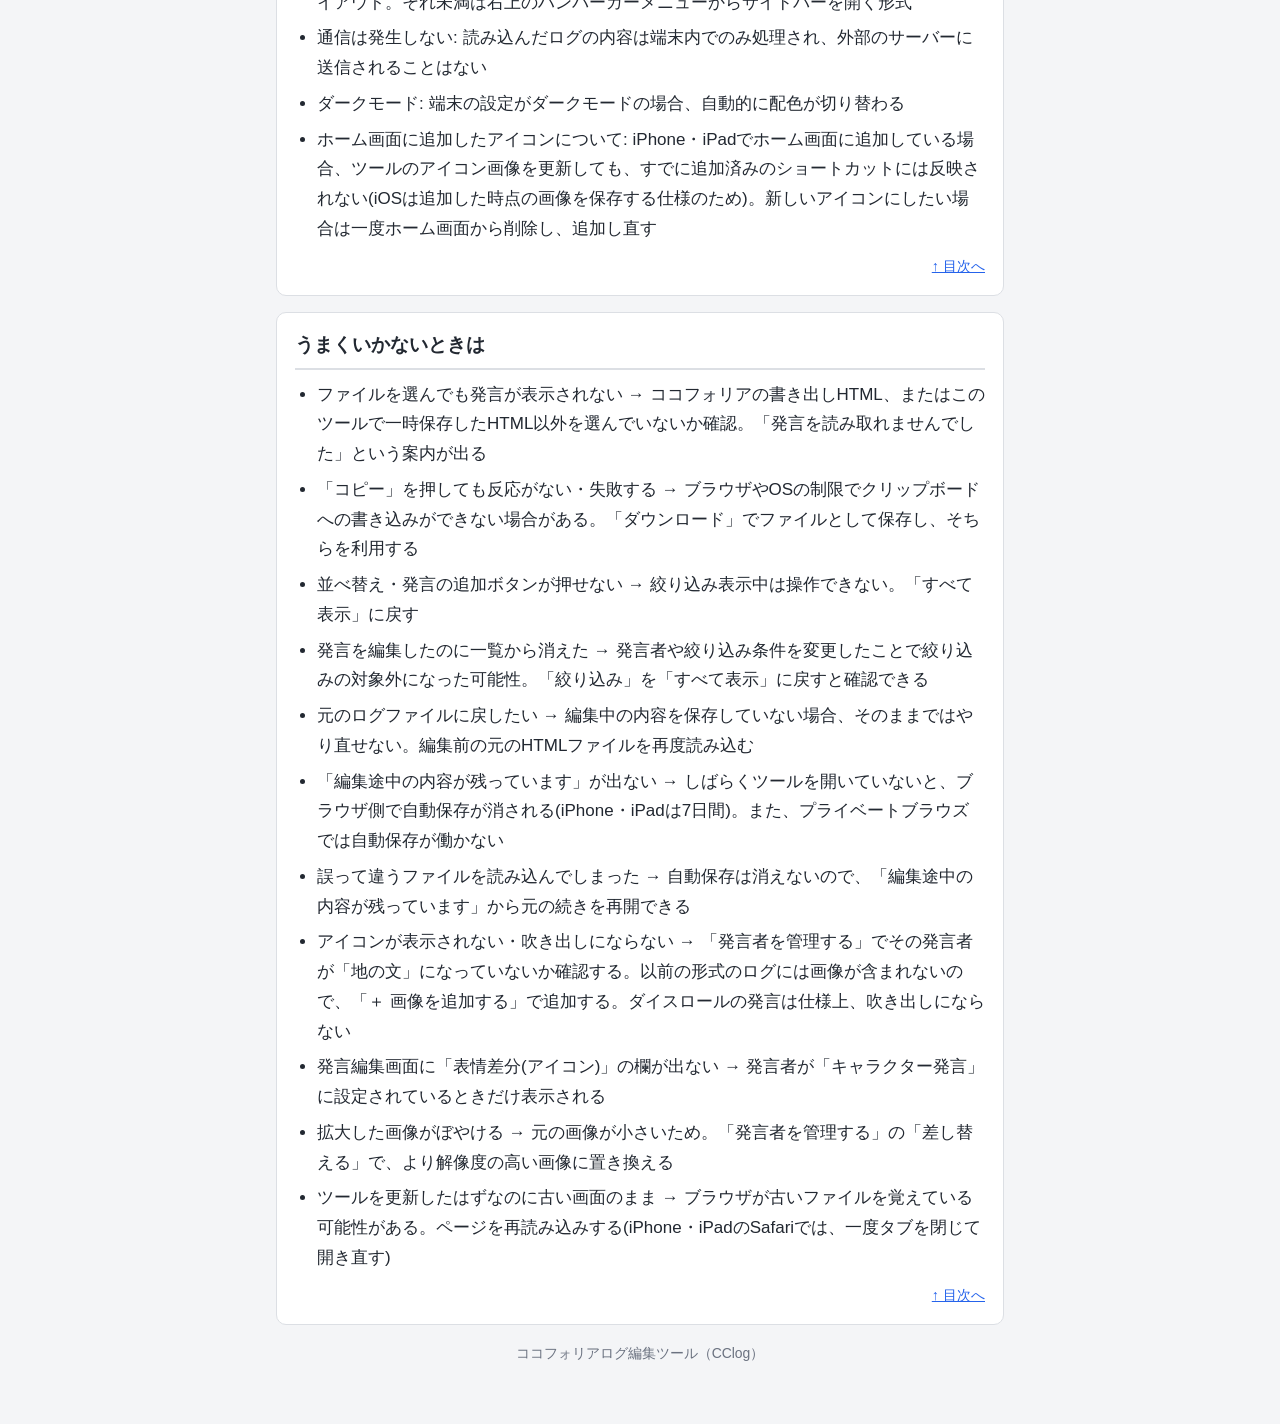
==== commit 640fa802: "旧プレビュー用HTMLの編集内容を新形式ログに取り込み、表情差分画像を引き継げるように Co-Authored-By: Claude Opus 5.5 <noreply@anthropic.com>" ====
--- a/manual.html
+++ b/manual.html
@@ -84,7 +84,7 @@
 <header class="app-header">
   <div class="app-header__inner">
     <h1>ココフォリアログ編集ツール（CClog）取扱説明書</h1>
-    <p>最終更新: 2026-10-16</p>
+    <p>最終更新: 2026-10-17</p>
   </div>
 </header>
 
@@ -96,7 +96,7 @@
 
   <nav class="card toc" aria-label="目次">
     <h2>目次</h2>
-    <ol><li><a href="#sec-1">基本の流れ</a></li><li><a href="#sec-2">ログを読み込む</a></li><li><a href="#sec-3">自動保存と再開</a></li><li><a href="#sec-4">発言の表示のされ方</a></li><li><a href="#sec-5">発言の編集</a></li><li><a href="#sec-6">発言者を管理する(名前・色・表示方法・画像)</a></li><li><a href="#sec-7">一時保存(ファイルとして書き出す)</a></li><li><a href="#sec-8">絞り込み表示</a></li><li><a href="#sec-9">書き出し</a></li><li><a href="#sec-10">対応環境・注意点</a></li><li><a href="#sec-11">うまくいかないときは</a></li></ol>
+    <ol><li><a href="#sec-1">基本の流れ</a></li><li><a href="#sec-2">ログを読み込む</a></li><li><a href="#sec-3">自動保存と再開</a></li><li><a href="#sec-4">発言の表示のされ方</a></li><li><a href="#sec-5">発言の編集</a></li><li><a href="#sec-6">発言者を管理する(名前・色・表示方法・画像)</a></li><li><a href="#sec-7">一時保存(ファイルとして書き出す)</a></li><li><a href="#sec-8">絞り込み表示</a></li><li><a href="#sec-9">書き出し</a></li><li><a href="#sec-9b">旧プレビューの編集内容を取り込む</a></li><li><a href="#sec-10">対応環境・注意点</a></li><li><a href="#sec-11">うまくいかないときは</a></li></ol>
   </nav>
 
   <div class="card-list"><section class="card sec" id="sec-1"><h2>基本の流れ</h2><ul><li>①ココフォリアのセッションからHTMLを書き出す</li><li>②このツールを開き「ファイルを選ぶ」でそのHTMLを読み込む</li><li>③発言を確認しながら必要に応じて並べ替え・削除・追加編集</li><li>④編集が終わったらサイドバーの「書き出す」からMarkdown・テキスト・プレビュー用HTMLのいずれかをコピー(プレビュー用HTMLはダウンロードのみ)してNotionなどに取り込む</li><li>途中で中断しても、編集内容は自動保存されるので次回そのまま再開できる(下記＜自動保存と再開＞参照)</li><li>長期保管したいときや、別の端末で続きをやりたいときは「一時保存(HTML)」でこのツール専用の保存ファイルを作っておける(下記＜一時保存＞参照)</li></ul><a class="to-top" href="#top">↑ 目次へ</a></section>
@@ -107,7 +107,8 @@
 <section class="card sec" id="sec-6"><h2>発言者を管理する(名前・色・表示方法・画像)</h2><ul><li>サイドバーの「発言者を管理する(名前・色・表示方法・画像)」を押すと、ログに登場する発言者の一覧が開く。発言者ごとに次の4つをまとめて設定できる(以前の「発言者の色を管理する」から名前が変わり、機能が増えた)</li><li><strong>名前</strong>: 「名前を変更」を押すと名前の入力欄が出る。新しい名前を入れて「変更」(またはEnter)を押すと、その発言者のすべての発言の名前が一括で変わる。表情差分画像・表示方法・色・KP/PL表示の設定もそのまま新しい名前に引き継がれる<ul><li>既にいる別の発言者と同じ名前にすると、確認ダイアログのあとで2人を1人の発言者にまとめる(表記ゆれの統一などに使える)。色と表示方法はまとめ先(既にいるほう)に合わせ、表情差分画像は両方の分を残す</li></ul></li><li><strong>色</strong>: 「色を変更」を押すと色見本とカラーコード欄が出る。色を変えると、その発言者のすべての発言の色が一括で変わる</li><li><strong>表示方法</strong>: 「🗨️ キャラクター発言」「地の文」のボタンで切り替える(違いは上記＜発言の表示のされ方＞参照)</li><li><strong>表情差分画像</strong>: 表示方法によって、画像まわりの表示が変わる<ul><li>キャラクター発言の場合: その発言者が持っている表情の一覧が並ぶ<ul><li>サムネイルをタップすると拡大表示される。元の画像は小さいため、拡大するとぼやけて見える</li><li>サムネイル横の欄で表情に名前を付けられる(初期状態は「表情1」「表情2」…)。発言編集画面で表情を選ぶときの目印になる</li><li>「差し替える」で、その表情の画像を別の画像に置き換えられる。その表情を使っているすべての発言の画像が一緒に変わるので、よりきれいな画像に差し替えたいときに使う</li><li>「＋ 新しい表情を追加」で表情を増やせる(追加しただけでは既存の発言には割り当てられない。使いたい発言の編集画面で選ぶ)</li></ul></li><li>地の文で、画像を1枚も持っていない場合(以前の形式のログや、KPなど): 「＋ 画像を追加する」で最初の画像を追加できる。<strong>追加すると、その発言者のすべての発言に同じ画像が付き、自動的に「キャラクター発言」に切り替わる</strong></li><li>地の文だが画像を持っている場合: 「画像 ○件を保持しています」という案内だけが出る。「キャラクター発言」に切り替えると画像が表示される(地の文にしても画像は消えない)</li></ul></li><li>画像は一時保存(HTML)・ブラウザ内の自動保存のどちらにも一緒に保存される</li></ul><a class="to-top" href="#top">↑ 目次へ</a></section>
 <section class="card sec" id="sec-7"><h2>一時保存(ファイルとして書き出す)</h2><ul><li>「一時保存(HTML)」を押すと、現在の編集内容を保存した専用のHTMLファイルが書き出される</li><li>見た目はふつうのログHTMLだが内部に編集データが埋め込まれており、再度「ファイルを選ぶ」で読み込むと続きから編集を再開できる</li><li><strong>PC(Chrome・Edge)では、初回だけ保存場所を選ぶダイアログが出て、2回目以降は同じファイルに上書きされる</strong>(Wordの保存に近い動作)。ファイルが増えていかない。別のログを読み込むと保存先はリセットされ、次の保存でまた選び直しになる</li><li><strong>iPhone・iPadでは上書きできず、保存のたびに新しいファイルが作られる。</strong>ファイル名は「元のファイル名_日時.html」の形式で自動的に付く(例:<code>蝶と熱病[all]_20260729_1530.html</code>)ので、必要に応じて古いものを整理する</li><li>「共有して保存(保存先を選ぶ)」ボタン(iPhone・iPadでのみ表示)を使うと、共有シートが開いて保存先を選べる。iCloud Driveの決まったフォルダに置きたいときなどに使う<ul><li><strong>こちらも上書きはできない。</strong>iOSは同じ名前のファイルがあっても「置き換えますか?」とは聞かず、別名で保存する仕様のため(実機で確認済み)。ファイル名は「一時保存」と同じ日時つきなので、どれがいつの保存かは名前で見分けられる</li></ul></li><li>日常的な中断・再開は上記の＜自動保存と再開＞で済むので、ファイルの書き出しは区切りがついたときや長期保管したいときだけでよい</li></ul><a class="to-top" href="#top">↑ 目次へ</a></section>
 <section class="card sec" id="sec-8"><h2>絞り込み表示</h2><ul><li>サイドバーの「絞り込み」から一覧に表示する発言を絞り込める(2条件は同時に組み合わせ可)<ul><li>発言者で絞り込む: 特定の発言者の発言だけ表示</li><li>表示するダイスロール判定: ダイスロールのみ／成功系のみ(クリティカル・イクストリーム成功・ハード成功・レギュラー成功・成功)／失敗系のみ(失敗・ファンブル・致命的失敗)／ダイスロール以外(会話のみ)</li></ul></li><li>サイドバーには現在の絞り込み状態が表示され、絞り込み中はハンバーガーメニューのアイコンにも印が付く</li><li>絞り込み中は並べ替え・発言の追加ができない(隠れている発言との位置関係が分かりにくくなるため)。編集・削除は絞り込み中でも可能。「すべて表示」に戻すと並べ替え・追加ができるようになる</li><li>ダイスロールの自動判定: 本文に「数字+D+数字」(例:1D100)と「＞」が含まれると自動的にダイスロールとして扱われる。成功・失敗判定は本文の末尾(最後の「＞」より後ろ)がココフォリアのCoCダイスボット出力語句(クリティカル・イクストリーム成功・ハード成功・レギュラー成功・成功・失敗・ファンブル。「致命的失敗」もファンブルとして扱う)と一致するかで判定。それ以外の判定語句(他システムのダイスボット等)は「ダイスロールのみ」には表示されるが成功系・失敗系の絞り込みには含まれない</li></ul><a class="to-top" href="#top">↑ 目次へ</a></section>
-<section class="card sec" id="sec-9"><h2>書き出し</h2><ul><li>サイドバーの「書き出す」から編集済みのログをMarkdown・テキスト・プレビュー用HTMLのいずれかで出力<ul><li>Markdown(Notion向け): タブごとに見出し(<code>###</code>)で区切られ、発言者名が太字になる。Notionにそのまま貼り付けて使う想定の書式</li><li>テキスト(.txt): 見出しや太字の記号を使わないシンプルな書式</li><li>プレビュー用HTML(Notion貼り付け用): NotionのHTMLブロックに貼り付けて「読む」ための、閲覧専用の書式。文字サイズ・フォントは本ツールの画面表示に合わせてある。「発言者：セリフ」を1行にまとめたシンプルな表示で、KP・PLは左に色付きの線で見分けられる(個々のキャラクターは発言者ごとの登録色で表示)。タブ名によって表示が変わる: タブ名が「info」の発言は発言者名を表示せず、地の文よりインデントを下げた引用ブロックとして表示。タブ名が「other」の発言は全体をグレー表示にする(KP・PLの色線も付かない)。それ以外のタブ名(「main」を含む)は通常表示。以前の形式のログは既定のタブ名が「[main]」「[info]」「[other]」のように角括弧付きになっているが、括弧の有無・大文字小文字・全角半角の違いはすべて区別せず同じものとして扱う。新しい形式のログはタブ名が「[メイン]」「[情報]」のように日本語で表示されるが、ログ内部のタブの区別をもとに自動で判定するので、同じように info・other の表示になる。「キャラクター発言」に設定した発言者は、ツール内の一覧と同じくアイコン(発言者の色で縁取り)＋吹き出しで表示される(ただしダイスロールと info タブの発言は吹き出しにならない)。<strong>本ツールへの読み込みには使えない</strong>(一時保存とは別物の、一方向の書き出し専用フォーマット)。プレビュー用HTMLは閲覧・貼り付け専用のため「コピー」ボタンは表示されず、「ダウンロード」のみ使える</li></ul></li><li>「KP/PL表示を設定」ボタン(書き出す欄に常に表示)から、実際の発言者一覧の中でKP・PLとして扱いたい発言者を(それぞれ複数)選べる。ここで選んだ内容はMarkdown・テキスト・プレビュー用HTMLのすべての書き出し形式に反映される。何も選ばなければ、これまで通り発言者名が「KP」「PL」のものがそのまま対象になる。1人の発言者をKPとPLの両方に設定することはできない(片方を選ぶともう片方は自動的に外れる)</li><li>「コピー」でクリップボードにコピー、「ダウンロード」でファイルとして保存(プレビュー用HTMLはダウンロードのみ)。書き出される内容は現在編集中の発言の並び・内容がそのまま反映される(絞り込み表示中でも、絞り込みに関係なく全発言が書き出される)</li><li>発言者名の色について: Markdown・テキストはどちらも文字に色を付けられないため、代わりに発言者の色に最も近い丸絵文字(🔴🟠🟡🟢🔵🟣🟤⚫⚪の9色)を発言の先頭に付けて見分けやすくしている。ただし「KP/PL表示を設定」でKPまたはPLとして選んだ発言者には丸絵文字を付けない(進行役・プレイヤー役という性質上、個人を色分けする対象ではないため)</li><li>Notionへの貼り付け方について: Notionのインポート方法によっては、貼り付けたHTMLの見た目(色・レイアウト)が保持されない場合がある。うまく反映されない場合は、ダウンロードしたHTMLファイルをブラウザで直接開いて読む、またはNotionの貼り付け方法(テキストとして貼り付け／埋め込みなど)を変えて試してほしい</li></ul><a class="to-top" href="#top">↑ 目次へ</a></section>
+<section class="card sec" id="sec-9"><h2>書き出し</h2><ul><li>サイドバーの「書き出す」から編集済みのログをMarkdown・テキスト・プレビュー用HTMLのいずれかで出力<ul><li>Markdown(Notion向け): タブごとに見出し(<code>###</code>)で区切られ、発言者名が太字になる。Notionにそのまま貼り付けて使う想定の書式</li><li>テキスト(.txt): 見出しや太字の記号を使わないシンプルな書式</li><li>プレビュー用HTML(Notion貼り付け用): NotionのHTMLブロックに貼り付けて「読む」ための、閲覧専用の書式。文字サイズ・フォントは本ツールの画面表示に合わせてある。「発言者：セリフ」を1行にまとめたシンプルな表示で、KP・PLは左に色付きの線で見分けられる(個々のキャラクターは発言者ごとの登録色で表示)。タブ名によって表示が変わる: タブ名が「info」の発言は発言者名を表示せず、地の文よりインデントを下げた引用ブロックとして表示。タブ名が「other」の発言は全体をグレー表示にする(KP・PLの色線も付かない)。それ以外のタブ名(「main」を含む)は通常表示。以前の形式のログは既定のタブ名が「[main]」「[info]」「[other]」のように角括弧付きになっているが、括弧の有無・大文字小文字・全角半角の違いはすべて区別せず同じものとして扱う。新しい形式のログはタブ名が「[メイン]」「[情報]」のように日本語で表示されるが、ログ内部のタブの区別をもとに自動で判定するので、同じように info・other の表示になる。「キャラクター発言」に設定した発言者は、ツール内の一覧と同じくアイコン(発言者の色で縁取り)＋吹き出しで表示される(ただしダイスロールと info タブの発言は吹き出しにならない)。<strong>本ツールへの読み込みには使えない</strong>(一時保存とは別物の、一方向の書き出し専用フォーマット。ただし下記＜旧プレビューの編集内容を取り込む＞で、編集内容だけを新しい形式のログに当てはめることはできる)。プレビュー用HTMLは閲覧・貼り付け専用のため「コピー」ボタンは表示されず、「ダウンロード」のみ使える</li></ul></li><li>「KP/PL表示を設定」ボタン(書き出す欄に常に表示)から、実際の発言者一覧の中でKP・PLとして扱いたい発言者を(それぞれ複数)選べる。ここで選んだ内容はMarkdown・テキスト・プレビュー用HTMLのすべての書き出し形式に反映される。何も選ばなければ、これまで通り発言者名が「KP」「PL」のものがそのまま対象になる。1人の発言者をKPとPLの両方に設定することはできない(片方を選ぶともう片方は自動的に外れる)</li><li>「コピー」でクリップボードにコピー、「ダウンロード」でファイルとして保存(プレビュー用HTMLはダウンロードのみ)。書き出される内容は現在編集中の発言の並び・内容がそのまま反映される(絞り込み表示中でも、絞り込みに関係なく全発言が書き出される)</li><li>発言者名の色について: Markdown・テキストはどちらも文字に色を付けられないため、代わりに発言者の色に最も近い丸絵文字(🔴🟠🟡🟢🔵🟣🟤⚫⚪の9色)を発言の先頭に付けて見分けやすくしている。ただし「KP/PL表示を設定」でKPまたはPLとして選んだ発言者には丸絵文字を付けない(進行役・プレイヤー役という性質上、個人を色分けする対象ではないため)</li><li>Notionへの貼り付け方について: Notionのインポート方法によっては、貼り付けたHTMLの見た目(色・レイアウト)が保持されない場合がある。うまく反映されない場合は、ダウンロードしたHTMLファイルをブラウザで直接開いて読む、またはNotionの貼り付け方法(テキストとして貼り付け／埋め込みなど)を変えて試してほしい</li></ul><a class="to-top" href="#top">↑ 目次へ</a></section>
+<section class="card sec" id="sec-9b"><h2>旧プレビューの編集内容を取り込む</h2><ul><li>画像の入っていない以前の形式のログを編集して書き出した「プレビュー用HTML」を、画像付きのログとして作り直したいときに使う。プレビュー用HTMLには画像も編集データも入っていないため、それだけを読み込むことはできない。そこで、<strong>同じセッションを新しい形式(画像付き)で書き出したログを土台にして、プレビューの並び順・本文・削除をそこへ当てはめる</strong></li><li>手順<ul><li>①ココフォリアから同じセッションを新しい形式で書き出したログを、「ファイルを選ぶ」でふつうに読み込む</li><li>②サイドバーの「その他の操作」にある「旧プレビューの編集内容を取り込む」を押す。確認ダイアログで「OK」を押すとファイル選択が開くので、以前書き出したプレビュー用HTMLを選ぶ</li><li>③取り込みが終わると、件数の内訳(本文が一致した発言／本文を書き換えた行／対応する発言が見つからなかった行)が表示される。一覧はプレビューと同じ並び・同じ件数になる</li></ul></li><li>各行の扱い<ul><li>本文が元のログと一致した行: 元の発言の表情差分画像・タブ・色をそのまま引き継ぐ(空白や改行の違いだけなら、新しい形式のログの改行位置を使う)</li><li>本文を書き換えた行: 近くにある同じ発言者の発言から、文章の似ているものを探して画像を引き継ぐ。本文はプレビューで書き換えた文章になる</li><li>対応する発言が見つからなかった行(新たに追加した行や、大きく書き換えた行など): 同じ発言者の直前の行と同じ画像を使う。表情が合っていないことがあるので、必要に応じて発言の編集画面で選び直す</li><li>プレビューで発言者名を変えていた場合も、同じ付け替えが何度も出てくれば名前の変更とみなして画像を引き継ぐ。1行だけ別の発言者に付け替えた行には、元の発言者の画像は使わない</li></ul></li><li><strong>今の編集内容は取り込んだ内容に置き換わる</strong>。やり直したいときは、①の新しい形式のログを読み込み直す</li><li>本ツールで書き出したプレビュー用HTML以外を選んだ場合は「プレビュー用HTMLとして読み込めませんでした」と表示され、何も変わらない</li></ul><a class="to-top" href="#top">↑ 目次へ</a></section>
 <section class="card sec" id="sec-10"><h2>対応環境・注意点</h2><ul><li>対応ブラウザ: iPhone・iPadのSafari、およびPC・Androidの一般的なブラウザ</li><li>画面幅900px以上(PCやiPadの横向きなど)ではサイドバーが常時表示される2カラムレイアウト。それ未満は右上のハンバーガーメニューからサイドバーを開く形式</li><li>通信は発生しない: 読み込んだログの内容は端末内でのみ処理され、外部のサーバーに送信されることはない</li><li>ダークモード: 端末の設定がダークモードの場合、自動的に配色が切り替わる</li><li>ホーム画面に追加したアイコンについて: iPhone・iPadでホーム画面に追加している場合、ツールのアイコン画像を更新しても、すでに追加済みのショートカットには反映されない(iOSは追加した時点の画像を保存する仕様のため)。新しいアイコンにしたい場合は一度ホーム画面から削除し、追加し直す</li></ul><a class="to-top" href="#top">↑ 目次へ</a></section>
 <section class="card sec" id="sec-11"><h2>うまくいかないときは</h2><ul><li>ファイルを選んでも発言が表示されない → ココフォリアの書き出しHTML、またはこのツールで一時保存したHTML以外を選んでいないか確認。「発言を読み取れませんでした」という案内が出る</li><li>「コピー」を押しても反応がない・失敗する → ブラウザやOSの制限でクリップボードへの書き込みができない場合がある。「ダウンロード」でファイルとして保存し、そちらを利用する</li><li>並べ替え・発言の追加ボタンが押せない → 絞り込み表示中は操作できない。「すべて表示」に戻す</li><li>発言を編集したのに一覧から消えた → 発言者や絞り込み条件を変更したことで絞り込みの対象外になった可能性。「絞り込み」を「すべて表示」に戻すと確認できる</li><li>元のログファイルに戻したい → 編集中の内容を保存していない場合、そのままではやり直せない。編集前の元のHTMLファイルを再度読み込む</li><li>「編集途中の内容が残っています」が出ない → しばらくツールを開いていないと、ブラウザ側で自動保存が消される(iPhone・iPadは7日間)。また、プライベートブラウズでは自動保存が働かない</li><li>誤って違うファイルを読み込んでしまった → 自動保存は消えないので、「編集途中の内容が残っています」から元の続きを再開できる</li><li>アイコンが表示されない・吹き出しにならない → 「発言者を管理する」でその発言者が「地の文」になっていないか確認する。以前の形式のログには画像が含まれないので、「＋ 画像を追加する」で追加する。ダイスロールの発言は仕様上、吹き出しにならない</li><li>発言編集画面に「表情差分(アイコン)」の欄が出ない → 発言者が「キャラクター発言」に設定されているときだけ表示される</li><li>拡大した画像がぼやける → 元の画像が小さいため。「発言者を管理する」の「差し替える」で、より解像度の高い画像に置き換える</li><li>ツールを更新したはずなのに古い画面のまま → ブラウザが古いファイルを覚えている可能性がある。ページを再読み込みする(iPhone・iPadのSafariでは、一度タブを閉じて開き直す)</li></ul><a class="to-top" href="#top">↑ 目次へ</a></section></div>
 
